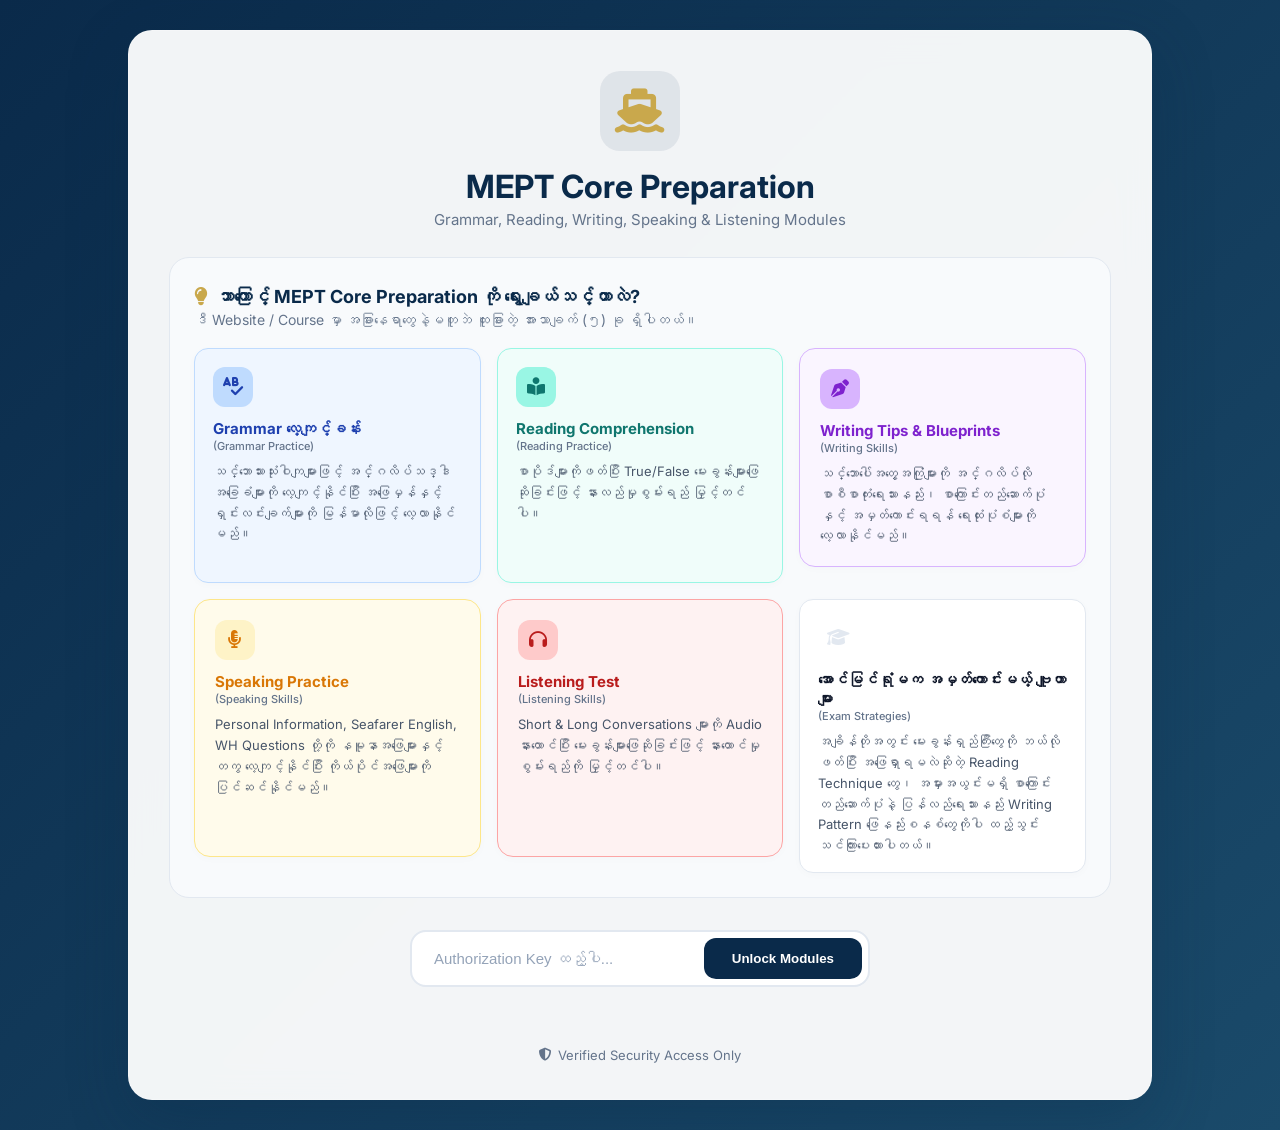
==== learning.html @ aedfc120 "Update learning.html" ====
<!DOCTYPE html>
<html lang="en">
<head>
    <meta charset="UTF-8" />
    <meta name="viewport" content="width=device-width, initial-scale=1.0" />
    <title>MEPT Exam Prep - Grammar, Reading, Writing, Speaking & Listening</title>
    <link rel="stylesheet" href="learning.css" />
    <link rel="stylesheet" href="https://cdnjs.cloudflare.com/ajax/libs/font-awesome/6.4.0/css/all.min.css" />
</head>
<body>

    <!-- ========== LOGIN SCREEN ========== -->
    <div class="app-container" id="loginSection">
        <div class="logo-icon"><i class="fas fa-ship"></i></div>
        <h1>MEPT Core Preparation</h1>
        <p class="sub-title">Grammar, Reading, Writing, Speaking &amp; Listening Modules</p>

        <!-- FEATURES SECTION -->
        <div class="features-section">
            <h3 class="features-title">
                <i class="fas fa-lightbulb"></i> ဘာကြောင့် MEPT Core Preparation ကို ရွေးချယ်သင့်တာလဲ?
            </h3>
            <p class="features-subtitle">
                ဒီ Website / Course မှာ အခြားနေရာတွေနဲ့မတူဘဲ ထူးခြားတဲ့ အားသာချက် (၅) ခု ရှိပါတယ်။
            </p>

            <div class="features-grid">
                <div class="feature-card grammar-card">
                    <div class="feature-icon"><i class="fas fa-spell-check"></i></div>
                    <h4>Grammar လေ့ကျင့်ခန်း</h4>
                    <span class="feature-eng">(Grammar Practice)</span>
                    <p>သင်္ဘောသားသုံးဝါကျများဖြင့် အင်္ဂလိပ်သဒ္ဒါ အခြေခံများကို လေ့ကျင့်နိုင်ပြီး အဖြေမှန်နှင့် ရှင်းလင်းချက်များကို မြန်မာလိုဖြင့် လေ့လာနိုင်မည်။</p>
                </div>

                <div class="feature-card reading-card">
                    <div class="feature-icon"><i class="fas fa-book-reader"></i></div>
                    <h4>Reading Comprehension</h4>
                    <span class="feature-eng">(Reading Practice)</span>
                    <p>စာပိုဒ်များကိုဖတ်ပြီး True/False မေးခွန်းများဖြေဆိုခြင်းဖြင့် နားလည်မှုစွမ်းရည် မြှင့်တင်ပါ။</p>
                </div>

                <div class="feature-card writing-card">
                    <div class="feature-icon"><i class="fas fa-pen-nib"></i></div>
                    <h4>Writing Tips &amp; Blueprints</h4>
                    <span class="feature-eng">(Writing Skills)</span>
                    <p>သင်္ဘောပေါ်အတွေ့အကြုံများကို အင်္ဂလိပ်လို စာစီစာကုံးရေးသားနည်း၊ စာကြောင်းတည်ဆောက်ပုံနှင့် အမှတ်ကောင်းရရန် ရေးထုံးပုံစံများကို လေ့လာနိုင်မည်။</p>
                </div>

                <div class="feature-card speaking-card">
                    <div class="feature-icon"><i class="fas fa-microphone-alt"></i></div>
                    <h4>Speaking Practice</h4>
                    <span class="feature-eng">(Speaking Skills)</span>
                    <p>Personal Information, Seafarer English, WH Questions တို့ကို နမူနာအဖြေများနှင့်တကွ လေ့ကျင့်နိုင်ပြီး ကိုယ်ပိုင်အဖြေများကို ပြင်ဆင်နိုင်မည်။</p>
                </div>

                <div class="feature-card listening-card">
                    <div class="feature-icon"><i class="fas fa-headphones"></i></div>
                    <h4>Listening Test</h4>
                    <span class="feature-eng">(Listening Skills)</span>
                    <p>Short &amp; Long Conversations များကို Audio နားထောင်ပြီး မေးခွန်းများဖြေဆိုခြင်းဖြင့် နားထောင်မှုစွမ်းရည်ကို မြှင့်တင်ပါ။</p>
                </div>

                <div class="feature-card">
                    <div class="feature-icon"><i class="fas fa-graduation-cap"></i></div>
                    <h4>အောင်မြင်ရုံမက အမှတ်ကောင်းမယ့် ဗျူဟာများ</h4>
                    <span class="feature-eng">(Exam Strategies)</span>
                    <p>အချိန်တိုအတွင်း မေးခွန်းရှည်ကြီးတွေကို ဘယ်လိုဖတ်ပြီး အဖြေရှာရမလဲဆိုတဲ့ Reading Technique တွေ၊ အမှားအယွင်းမရှိ စာကြောင်းတည်ဆောက်ပုံနဲ့ ပြန်လည်ရေးသားနည်း Writing Pattern ဖြေနည်းစနစ်တွေကိုပါ ထည့်သွင်းသင်ကြားပေးထားပါတယ်။</p>
                </div>
            </div>
        </div>

        <!-- KEY INPUT -->
        <div class="key-input-group">
            <input type="password" id="keyInput" placeholder="Authorization Key ထည့်ပါ..." />
            <button id="loginBtn">Unlock Modules</button>
        </div>
        <p class="key-error" id="keyError"></p>
        <div class="key-notice">
            <i class="fas fa-shield-alt"></i> Verified Security Access Only
        </div>
    </div>

    <!-- ========== MAIN DASHBOARD ========== -->
    <div class="app-container" id="mainSection">
        <header class="main-header">
            <div>
                <h2>MEPT Core Training</h2>
                <p style="color: #64748b; font-size: 14px; margin-top: 4px;">FYIDC Centre &amp; meptmock.com <br><a href="sp.html">Speaking လေ့ကျင့်မယ်</a></p>
            </div>
            <div class="header-controls">
                <span class="progress-badge"><i class="fas fa-book-open"></i> Core Deck</span>
                <button class="logout-btn" id="logoutBtn"><i class="fas fa-sign-out-alt"></i> Lock App</button>
            </div>
        </header>

        <!-- ===== TABS ===== -->
        <div class="tabs-container">
            <button class="tab-btn active" data-tab="grammar"><i class="fas fa-spell-check"></i> Grammar</button>
            <button class="tab-btn" data-tab="reading"><i class="fas fa-book-reader"></i> Reading</button>
            <button class="tab-btn" data-tab="writing"><i class="fas fa-pen-nib"></i> Writing</button>
            <button class="tab-btn" data-tab="speaking"><i class="fas fa-microphone-alt"></i> Speaking</button>
            <button class="tab-btn" data-tab="listening"><i class="fas fa-headphones"></i> Listening</button>
        </div>

        <!-- ===== TAB CONTENT: GRAMMAR ===== -->
        <div class="tab-content active" id="grammar">
            <div class="section-title">Grammar Practice Exercises (50 Questions)</div>
            <div id="grammarList" class="qa-feed"></div>
        </div>

        <!-- ===== TAB CONTENT: READING ===== -->
        <div class="tab-content" id="reading">
            <div class="section-title">Reading Comprehension (7 Passages)</div>
            <div id="readingList" class="qa-feed"></div>
        </div>

        <!-- ===== TAB CONTENT: WRITING ===== -->
        <div class="tab-content" id="writing">
            <div class="section-title">Writing Blueprints &amp; Formats (15 Topics)</div>
            <div id="writingList" class="writing-feed"></div>
        </div>

        <!-- ===== TAB CONTENT: SPEAKING ===== -->
        <div class="tab-content" id="speaking">
            <div class="section-title">Speaking Practice (50 Questions)</div>
            <div id="speakingList" class="speaking-feed"></div>
        </div>

        <!-- ===== TAB CONTENT: LISTENING ===== -->
      <div class="tab-content" id="listening">
            <div class="section-title">Listening Practice </div>
            <div id="listeningList" class="listening-feed"></div>
        </div>
    </div>

    <script src="learning.js"></script>
</body>
</html>
---- learning.css ----
@import url('https://fonts.googleapis.com/css2?family=Inter:wght@300;400;500;600;700&display=swap');

*, *::before, *::after {
    box-sizing: border-box;
    margin: 0;
    padding: 0;
}

body {
    font-family: 'Inter', -apple-system, sans-serif;
    background: linear-gradient(135deg, #0a2a4a 0%, #1a4a6a 100%);
    color: #e2e8f0;
    min-height: 100vh;
    display: flex;
    justify-content: center;
    align-items: center;
    padding: 30px 20px;
}

.app-container {
    width: 100%;
    max-width: 1024px;
    background: rgba(255, 255, 255, 0.95);
    backdrop-filter: blur(16px);
    border: 1px solid rgba(255, 255, 255, 0.2);
    border-radius: 24px;
    box-shadow: 0 20px 60px rgba(10, 42, 74, 0.3);
    overflow: hidden;
}

/* ========== LOGIN SCREEN ========== */
#loginSection {
    padding: 40px 40px 36px;
    text-align: center;
}

.logo-icon {
    font-size: 44px;
    color: #c9a84c;
    background: rgba(10, 42, 74, 0.08);
    width: 80px;
    height: 80px;
    border-radius: 20px;
    margin: 0 auto 16px;
    display: flex;
    align-items: center;
    justify-content: center;
}

#loginSection h1 {
    font-size: 32px;
    font-weight: 700;
    color: #0a2a4a;
    margin-bottom: 4px;
}

.sub-title {
    color: #64748b;
    font-size: 15px;
    margin-bottom: 28px;
}

/* ========== FEATURES SECTION ========== */
.features-section {
    background: #f8fafc;
    border-radius: 20px;
    padding: 28px 24px 24px;
    margin-bottom: 32px;
    border: 1px solid #e2e8f0;
    text-align: left;
}

.features-title {
    font-size: 18px;
    font-weight: 700;
    color: #0a2a4a;
    display: flex;
    align-items: center;
    gap: 8px;
    margin-bottom: 4px;
}
.features-title i { color: #c9a84c; }

.features-subtitle {
    font-size: 14px;
    color: #64748b;
    margin-bottom: 20px;
}

.features-grid {
    display: grid;
    grid-template-columns: repeat(3, 1fr);
    gap: 16px;
}

.feature-card {
    background: #ffffff;
    padding: 18px 18px 16px;
    border-radius: 14px;
    border: 1px solid #e2e8f0;
    box-shadow: 0 2px 8px rgba(0, 0, 0, 0.02);
    transition: all 0.3s ease;
}

.feature-card:hover {
    transform: translateY(-3px);
    box-shadow: 0 10px 24px rgba(0, 0, 0, 0.06);
    border-color: #cbd5e1;
}

.feature-icon {
    font-size: 18px;
    width: 40px;
    height: 40px;
    border-radius: 12px;
    display: flex;
    align-items: center;
    justify-content: center;
    margin-bottom: 12px;
}

.feature-card h4 {
    font-size: 15px;
    font-weight: 700;
    color: #0f172a;
    margin-bottom: 1px;
}

.feature-eng {
    font-size: 11px;
    color: #64748b;
    font-weight: 500;
    display: block;
    margin-bottom: 8px;
}

.feature-card p {
    font-size: 13px;
    color: #475569;
    line-height: 1.6;
}

/* Feature Card Colors */
.feature-card.grammar-card {
    border-color: #bfdbfe;
    background: #eff6ff;
}
.feature-card.grammar-card .feature-icon {
    color: #1e40af;
    background: #bfdbfe;
}
.feature-card.grammar-card:hover {
    border-color: #1e40af;
    box-shadow: 0 8px 24px rgba(30, 64, 175, 0.15);
}
.feature-card.grammar-card h4 { color: #1e40af; }

.feature-card.reading-card {
    border-color: #99f6e4;
    background: #f0fdfa;
}
.feature-card.reading-card .feature-icon {
    color: #0f766e;
    background: #99f6e4;
}
.feature-card.reading-card:hover {
    border-color: #0f766e;
    box-shadow: 0 8px 24px rgba(15, 118, 110, 0.15);
}
.feature-card.reading-card h4 { color: #0f766e; }

.feature-card.writing-card {
    border-color: #d8b4fe;
    background: #faf5ff;
}
.feature-card.writing-card .feature-icon {
    color: #7e22ce;
    background: #d8b4fe;
}
.feature-card.writing-card:hover {
    border-color: #7e22ce;
    box-shadow: 0 8px 24px rgba(126, 34, 206, 0.15);
}
.feature-card.writing-card h4 { color: #7e22ce; }

.feature-card.speaking-card {
    border-color: #fde68a;
    background: #fffbeb;
}
.feature-card.speaking-card .feature-icon {
    color: #d97706;
    background: #fef3c7;
}
.feature-card.speaking-card:hover {
    border-color: #d97706;
    box-shadow: 0 8px 24px rgba(217, 119, 6, 0.15);
}
.feature-card.speaking-card h4 { color: #d97706; }

.feature-card.listening-card {
    border-color: #fca5a5;
    background: #fef2f2;
}
.feature-card.listening-card .feature-icon {
    color: #b91c1c;
    background: #fecaca;
}
.feature-card.listening-card:hover {
    border-color: #b91c1c;
    box-shadow: 0 8px 24px rgba(185, 28, 28, 0.15);
}
.feature-card.listening-card h4 { color: #b91c1c; }

/* ========== KEY INPUT ========== */
.key-input-group {
    display: flex;
    max-width: 460px;
    margin: 0 auto;
    background: #ffffff;
    padding: 6px;
    border-radius: 16px;
    border: 2px solid #e2e8f0;
    transition: border-color 0.2s, box-shadow 0.2s;
}
.key-input-group:focus-within {
    border-color: #0a2a4a;
    box-shadow: 0 0 0 4px rgba(10, 42, 74, 0.10);
}

.key-input-group input {
    flex: 1;
    padding: 12px 16px;
    border: none;
    outline: none;
    font-size: 15px;
    color: #0f172a;
    background: transparent;
}
.key-input-group input::placeholder { color: #94a3b8; }

.key-input-group button {
    padding: 12px 28px;
    border-radius: 12px;
    border: none;
    background: #0a2a4a;
    color: #ffffff;
    font-weight: 600;
    cursor: pointer;
    transition: background 0.2s, color 0.2s;
}
.key-input-group button:hover {
    background: #c9a84c;
    color: #0a2a4a;
}

.key-error {
    color: #ef4444;
    font-size: 13px;
    margin-top: 16px;
    height: 20px;
    font-weight: 500;
}

.key-notice {
    margin-top: 24px;
    font-size: 13px;
    color: #64748b;
    display: flex;
    align-items: center;
    justify-content: center;
    gap: 6px;
}

/* ========== DASHBOARD ========== */
#mainSection {
    display: none;
    padding: 40px;
    color: #0f172a;
}
#mainSection.active { display: block; }

.main-header {
    display: flex;
    justify-content: space-between;
    align-items: center;
    margin-bottom: 28px;
}
.main-header h2 {
    font-size: 24px;
    font-weight: 700;
    color: #0a2a4a;
}

.header-controls {
    display: flex;
    gap: 12px;
    align-items: center;
}

.progress-badge {
    font-size: 13px;
    background: rgba(10, 42, 74, 0.08);
    color: #0a2a4a;
    padding: 8px 16px;
    border-radius: 30px;
    font-weight: 600;
}

.logout-btn {
    background: transparent;
    color: #64748b;
    border: 1px solid #e2e8f0;
    padding: 8px 16px;
    border-radius: 30px;
    cursor: pointer;
    font-size: 13px;
    font-weight: 500;
    transition: background 0.2s, color 0.2s;
}
.logout-btn:hover {
    background: #f1f5f9;
    color: #0f172a;
}

/* ========== TABS ========== */
.tabs-container {
    display: flex;
    gap: 10px;
    border-bottom: 2px solid #e2e8f0;
    padding-bottom: 12px;
    margin-bottom: 28px;
    flex-wrap: wrap;
}

.tab-btn {
    background: transparent;
    border: none;
    padding: 12px 24px;
    font-size: 15px;
    font-weight: 600;
    color: #64748b;
    cursor: pointer;
    border-radius: 10px;
    transition: all 0.2s;
}
.tab-btn:hover {
    background: #f1f5f9;
    color: #0a2a4a;
}

.tab-btn[data-tab="grammar"].active {
    background: #1e40af;
    color: #ffffff;
    box-shadow: 0 4px 12px rgba(30, 64, 175, 0.3);
}
.tab-btn[data-tab="reading"].active {
    background: #0f766e;
    color: #ffffff;
    box-shadow: 0 4px 12px rgba(15, 118, 110, 0.3);
}
.tab-btn[data-tab="writing"].active {
    background: #7e22ce;
    color: #ffffff;
    box-shadow: 0 4px 12px rgba(126, 34, 206, 0.3);
}
.tab-btn[data-tab="speaking"].active {
    background: #d97706;
    color: #ffffff;
    box-shadow: 0 4px 12px rgba(217, 119, 6, 0.3);
}
.tab-btn[data-tab="listening"].active {
    background: #b91c1c;
    color: #ffffff;
    box-shadow: 0 4px 12px rgba(185, 28, 28, 0.3);
}

.tab-content {
    display: none;
    animation: fadeIn 0.3s ease-out;
}
.tab-content.active { display: block; }

.section-title {
    font-size: 18px;
    font-weight: 700;
    margin-bottom: 20px;
}

/* ========== GRAMMAR ========== */
#grammar .section-title { color: #1e40af; border-left: 5px solid #1e40af; padding-left: 14px; }
#grammar .qa-card { border-left: 5px solid #1e40af; }
#grammar .question-text { color: #1e40af; }
#grammar .reveal-trigger-btn { background: #1e40af; color: #fff; }
#grammar .reveal-trigger-btn:hover { background: #1e3a8a; }
#grammar .exp-label { color: #1e40af; }

/* ========== READING ========== */
#reading .section-title { color: #0f766e; border-left: 5px solid #0f766e; padding-left: 14px; }
#reading .reading-passage-card { border-left: 6px solid #0f766e; background: #f0fdfa; }
#reading .reading-passage-card h2 { color: #0f766e; border-bottom: 2px solid #0f766e; }
#reading .qa-card { border-left: 5px solid #0f766e; }
#reading .question-text { color: #0f766e; }
#reading .reveal-trigger-btn { background: #0f766e; color: #fff; }
#reading .reveal-trigger-btn:hover { background: #0d5f58; }
#reading .exp-label { color: #0f766e; }

/* ========== WRITING ========== */
#writing .section-title { color: #7e22ce; border-left: 5px solid #7e22ce; padding-left: 14px; }
#writing .writing-card { border-left: 5px solid #7e22ce; }
#writing .writing-card h3 { color: #7e22ce; }
#writing .writing-tag { background: #7e22ce; color: #fff; }
#writing .reveal-trigger-btn { background: #7e22ce; color: #fff; }
#writing .reveal-trigger-btn:hover { background: #6b21a8; }
#writing .exp-label { color: #7e22ce; }

/* ========== SPEAKING ========== */
#speaking .section-title { color: #d97706; border-left: 5px solid #d97706; padding-left: 14px; }
#speaking .speaking-card { border-left: 5px solid #d97706; }
#speaking .speaking-card h3 { color: #d97706; }
#speaking .speaking-tag { background: #d97706; color: #fff; }
#speaking .speaking-prompt { background: #fffbeb; border-left: 3px solid #d97706; }
#speaking .vocab-box strong { color: #d97706; }
#speaking .reveal-trigger-btn { background: #d97706; color: #fff; }
#speaking .reveal-trigger-btn:hover { background: #b45309; }
#speaking .exp-label { color: #d97706; }

/* ========== LISTENING ========== */
#listening .section-title { color: #b91c1c; border-left: 5px solid #b91c1c; padding-left: 14px; }
#listening .listening-card { border-left: 5px solid #b91c1c; }
#listening .listening-card h3 { color: #b91c1c; }
#listening .listening-tag { background: #b91c1c; color: #fff; }
#listening .audio-player-wrapper { background: #fef2f2; border: 1px solid #fca5a5; }
#listening .play-count-badge { background: #b91c1c; color: #fff; }
#listening .play-count-badge.limited { background: #64748b; }
#listening .listening-options .opt:hover { background: #fef2f2; border-color: #b91c1c; }
#listening .listening-options .opt.selected { background: #b91c1c; color: #fff; border-color: #b91c1c; }
#listening .check-answers-btn { background: #b91c1c; color: #fff; }
#listening .check-answers-btn:hover { background: #7f1d1d; }
#listening .check-answers-btn:disabled { background: #94a3b8; cursor: not-allowed; }
#listening .exp-label { color: #b91c1c; }

/* ========== COMMON STYLES ========== */
.qa-card, .speaking-card, .listening-card, .writing-card {
    background: #ffffff;
    border: 1px solid #e2e8f0;
    border-radius: 16px;
    padding: 20px;
    margin-bottom: 16px;
}

.qa-feed, .speaking-feed, .listening-feed, .writing-feed {
    display: flex;
    flex-direction: column;
    gap: 4px;
}

.question-text {
    font-size: 15px;
    font-weight: 600;
    color: #0a2a4a;
    margin-bottom: 14px;
    line-height: 1.5;
}

.options-stack {
    display: flex;
    flex-direction: column;
    gap: 8px;
    margin-bottom: 16px;
}
.option-item {
    background: #f8fafc;
    border: 1px solid #e2e8f0;
    padding: 12px 16px;
    border-radius: 10px;
    font-size: 14px;
    font-weight: 500;
    color: #1a1a1a;
    transition: all 0.2s;
    cursor: default;
}
.option-item:hover {
    transform: translateX(4px);
    background: #f1f5f9;
}

.reveal-trigger-btn {
    border: none;
    font-size: 12px;
    font-weight: 600;
    padding: 8px 18px;
    border-radius: 8px;
    cursor: pointer;
    transition: all 0.2s;
}

.explanation-box {
    display: none;
    margin-top: 14px;
    background: #f8fafc;
    border-radius: 12px;
    border: 1px solid #e2e8f0;
    overflow: hidden;
}
.explanation-box.show {
    display: block;
    animation: slideDown 0.2s ease-out;
}

.exp-row {
    padding: 12px 16px;
    border-bottom: 1px solid #e2e8f0;
    font-size: 14px;
    line-height: 1.6;
    color: #1a1a1a;
}
.exp-row:last-child {
    border-bottom: none;
}

.exp-label {
    font-weight: 700;
    font-size: 12px;
    text-transform: uppercase;
    letter-spacing: 0.5px;
    margin-bottom: 2px;
    display: block;
}

.correct-ans-highlight {
    color: #16a34a;
    font-weight: 700;
}

.reading-passage-card {
    background: #f0fdfa;
    padding: 20px 25px;
    border-radius: 12px;
    margin-bottom: 25px;
    border: 1px solid #e2e8f0;
}
.reading-passage-card h2 {
    padding-bottom: 8px;
    font-size: 1.3rem;
}
.reading-passage-card div {
    white-space: pre-line;
    line-height: 1.9;
    margin-top: 15px;
    font-size: 1rem;
    color: #1a1a1a;
}

/* Speaking specific */
.speaking-tag, .writing-tag, .listening-tag {
    display: inline-block;
    font-size: 11px;
    font-weight: 700;
    padding: 4px 12px;
    border-radius: 6px;
    text-transform: uppercase;
    margin-bottom: 10px;
}

.speaking-prompt {
    border: 1px solid #fde68a;
    padding: 14px 18px;
    border-radius: 10px;
    font-size: 14px;
    line-height: 1.6;
    color: #475569;
    margin-bottom: 14px;
}

.vocab-box {
    background: #f1f5f9;
    padding: 10px 14px;
    border-radius: 8px;
    margin-top: 10px;
    font-size: 13px;
}
.vocab-box span {
    background: #ffffff;
    padding: 2px 10px;
    border-radius: 12px;
    margin: 0 4px 4px 0;
    display: inline-block;
    border: 1px solid #e2e8f0;
    font-weight: 500;
}

.sample-answer-box {
    background: #f8fafc;
    border-radius: 8px;
    padding: 12px 16px;
    margin-top: 10px;
    border: 1px dashed #cbd5e1;
}

/* Listening specific */
.audio-player-wrapper {
    padding: 14px 18px;
    border-radius: 10px;
    margin-bottom: 16px;
    display: flex;
    align-items: center;
    gap: 16px;
    flex-wrap: wrap;
}
.audio-player-wrapper audio {
    flex: 1;
    min-width: 200px;
    max-width: 100%;
}
.play-count-badge {
    font-size: 12px;
    font-weight: 600;
    padding: 4px 12px;
    border-radius: 20px;
    white-space: nowrap;
}

.listening-question-item {
    background: #f8fafc;
    border: 1px solid #e2e8f0;
    border-radius: 10px;
    padding: 14px 16px;
    margin-bottom: 10px;
}
.listening-question-item .q-text {
    font-weight: 600;
    color: #0f172a;
    margin-bottom: 8px;
    font-size: 14px;
}
.listening-options {
    display: flex;
    flex-wrap: wrap;
    gap: 8px;
}
.listening-options .opt {
    background: #ffffff;
    border: 1px solid #e2e8f0;
    padding: 6px 14px;
    border-radius: 8px;
    font-size: 13px;
    cursor: pointer;
    transition: all 0.2s;
}
.listening-options .opt.selected {
    background: #b91c1c;
    color: #ffffff;
    border-color: #b91c1c;
}
.listening-options .opt.correct-show {
    background: #16a34a;
    color: #ffffff;
    border-color: #16a34a;
}
.listening-options .opt.wrong-show {
    background: #dc2626;
    color: #ffffff;
    border-color: #dc2626;
}

.check-answers-btn {
    border: none;
    font-size: 12px;
    font-weight: 600;
    padding: 8px 20px;
    border-radius: 8px;
    cursor: pointer;
    transition: background 0.2s;
    margin-top: 12px;
}

/* Writing specific */
.prompt-box {
    background: #f8fafc;
    border: 1px solid #e2e8f0;
    padding: 14px 18px;
    border-radius: 10px;
    font-size: 14px;
    line-height: 1.6;
    color: #475569;
    margin-bottom: 16px;
}
.writing-tag { background: #0a2a4a; color: #fff; }

/* ========== ANIMATIONS ========== */
@keyframes fadeIn {
    from { opacity: 0; transform: translateY(6px); }
    to { opacity: 1; transform: translateY(0); }
}
@keyframes slideDown {
    from { opacity: 0; transform: translateY(-6px); }
    to { opacity: 1; transform: translateY(0); }
}

/* ========== RESPONSIVE ========== */
@media (max-width: 768px) {
    body { padding: 12px; }
    #loginSection { padding: 28px 16px 24px; }
    #mainSection { padding: 20px; }
    
    .tabs-container {
        overflow-x: auto;
        padding-bottom: 6px;
        gap: 6px;
        flex-wrap: nowrap;
    }
    .tab-btn {
        padding: 10px 14px;
        font-size: 13px;
        white-space: nowrap;
    }
    .features-grid {
        grid-template-columns: 1fr 1fr;
        gap: 12px;
    }
    .features-section {
        padding: 18px 14px 16px;
    }
    .features-title { font-size: 16px; }
    
    .key-input-group {
        flex-direction: column;
        background: transparent;
        border: none;
        gap: 10px;
    }
    .key-input-group input {
        border: 2px solid #e2e8f0;
        border-radius: 12px;
        padding: 14px;
        background: #ffffff;
    }
    .key-input-group button {
        width: 100%;
    }
    .main-header {
        flex-direction: column;
        align-items: flex-start;
        gap: 12px;
    }
    .header-controls {
        width: 100%;
        justify-content: flex-start;
        flex-wrap: wrap;
    }
    .logo-icon {
        width: 60px;
        height: 60px;
        font-size: 32px;
    }
    #loginSection h1 {
        font-size: 26px;
    }
    .audio-player-wrapper {
        flex-direction: column;
        align-items: stretch;
    }
}

@media (max-width: 500px) {
    .features-grid {
        grid-template-columns: 1fr;
    }
    .tabs-container {
        gap: 4px;
    }
    .tab-btn {
        padding: 8px 10px;
        font-size: 12px;
    }
}
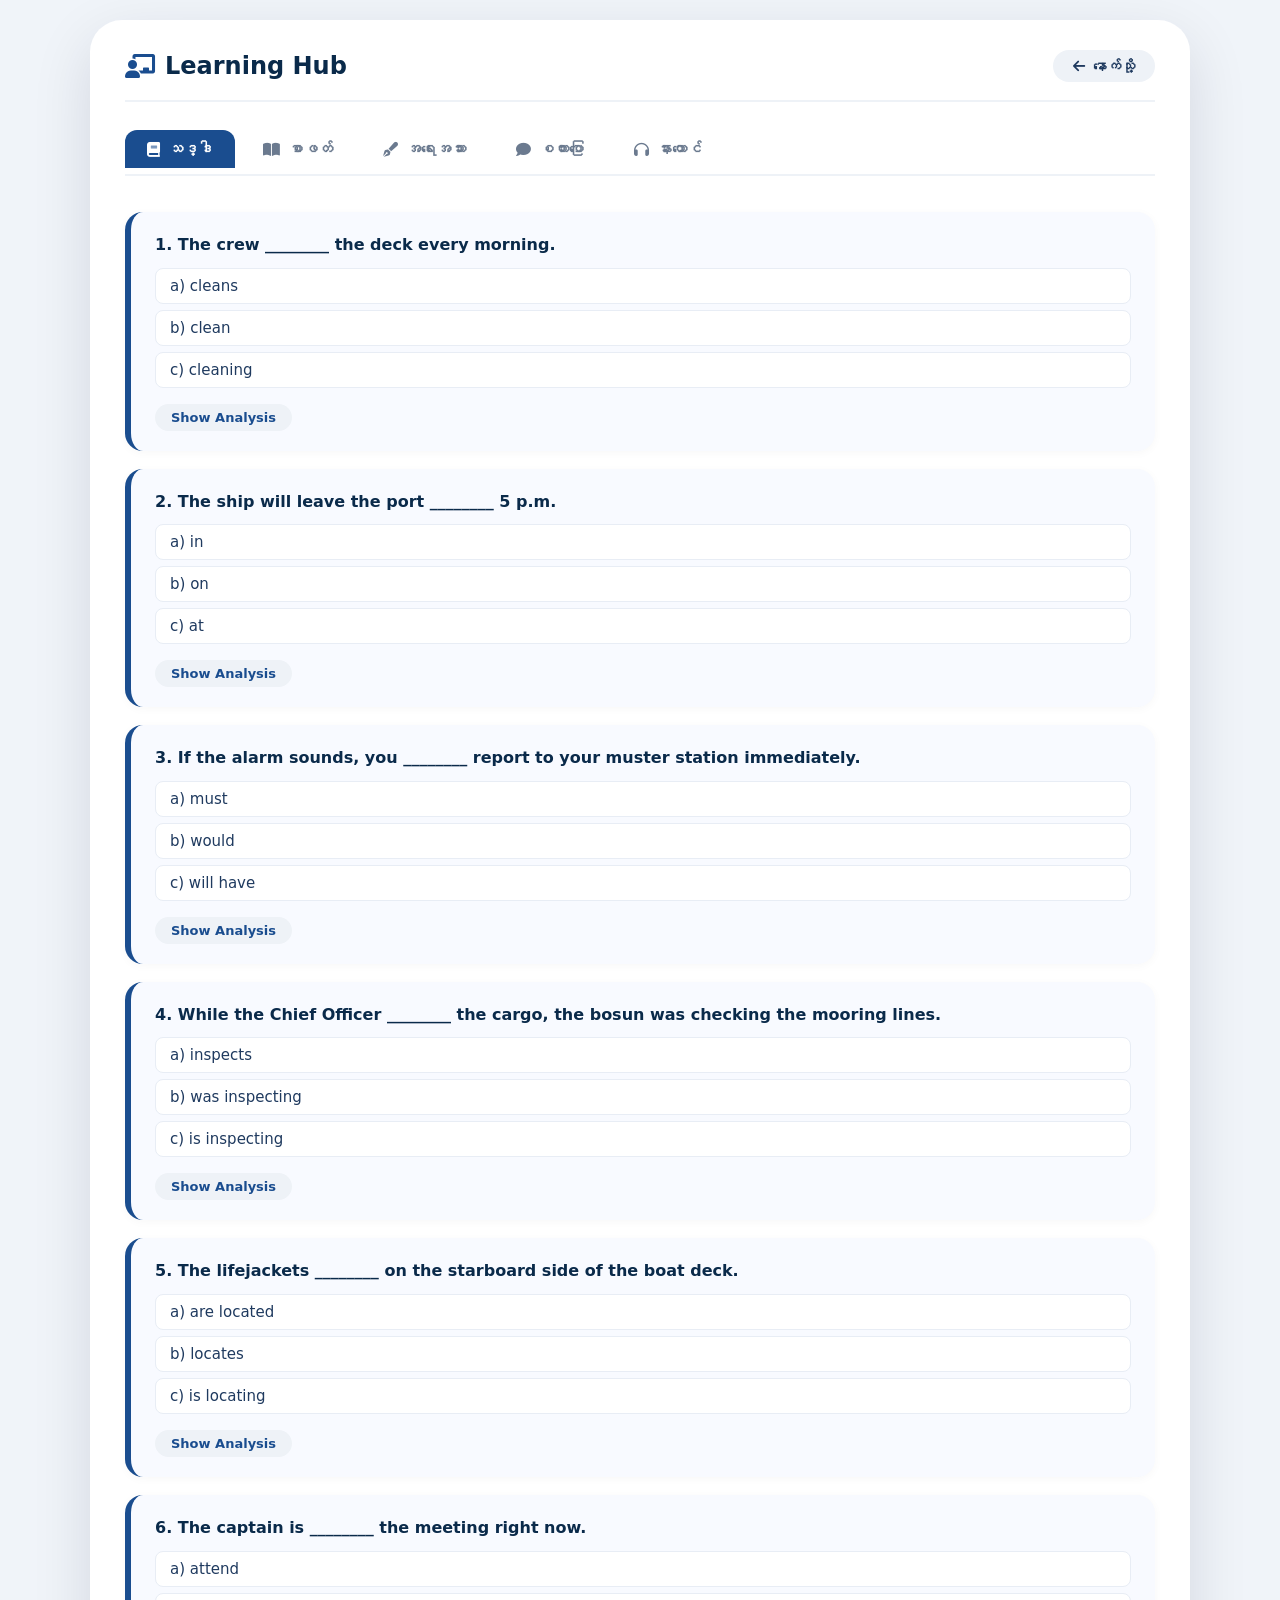
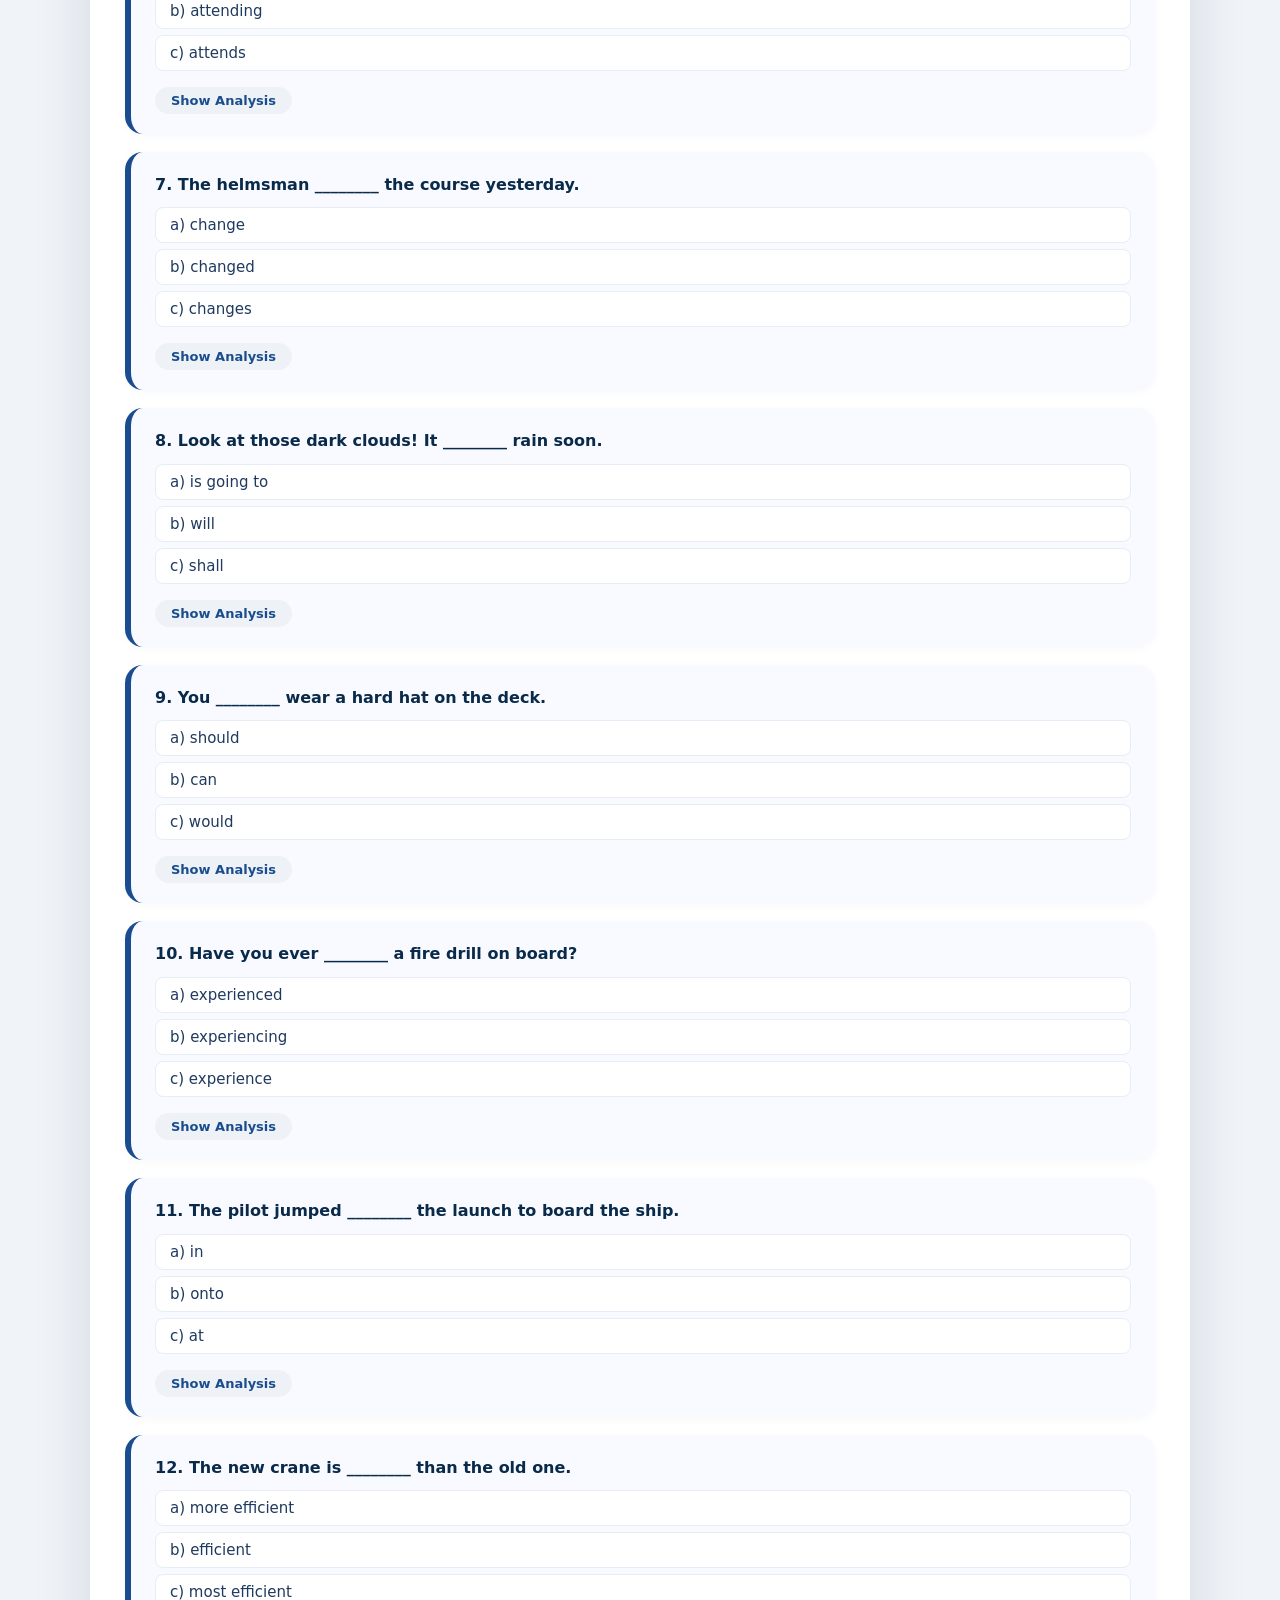
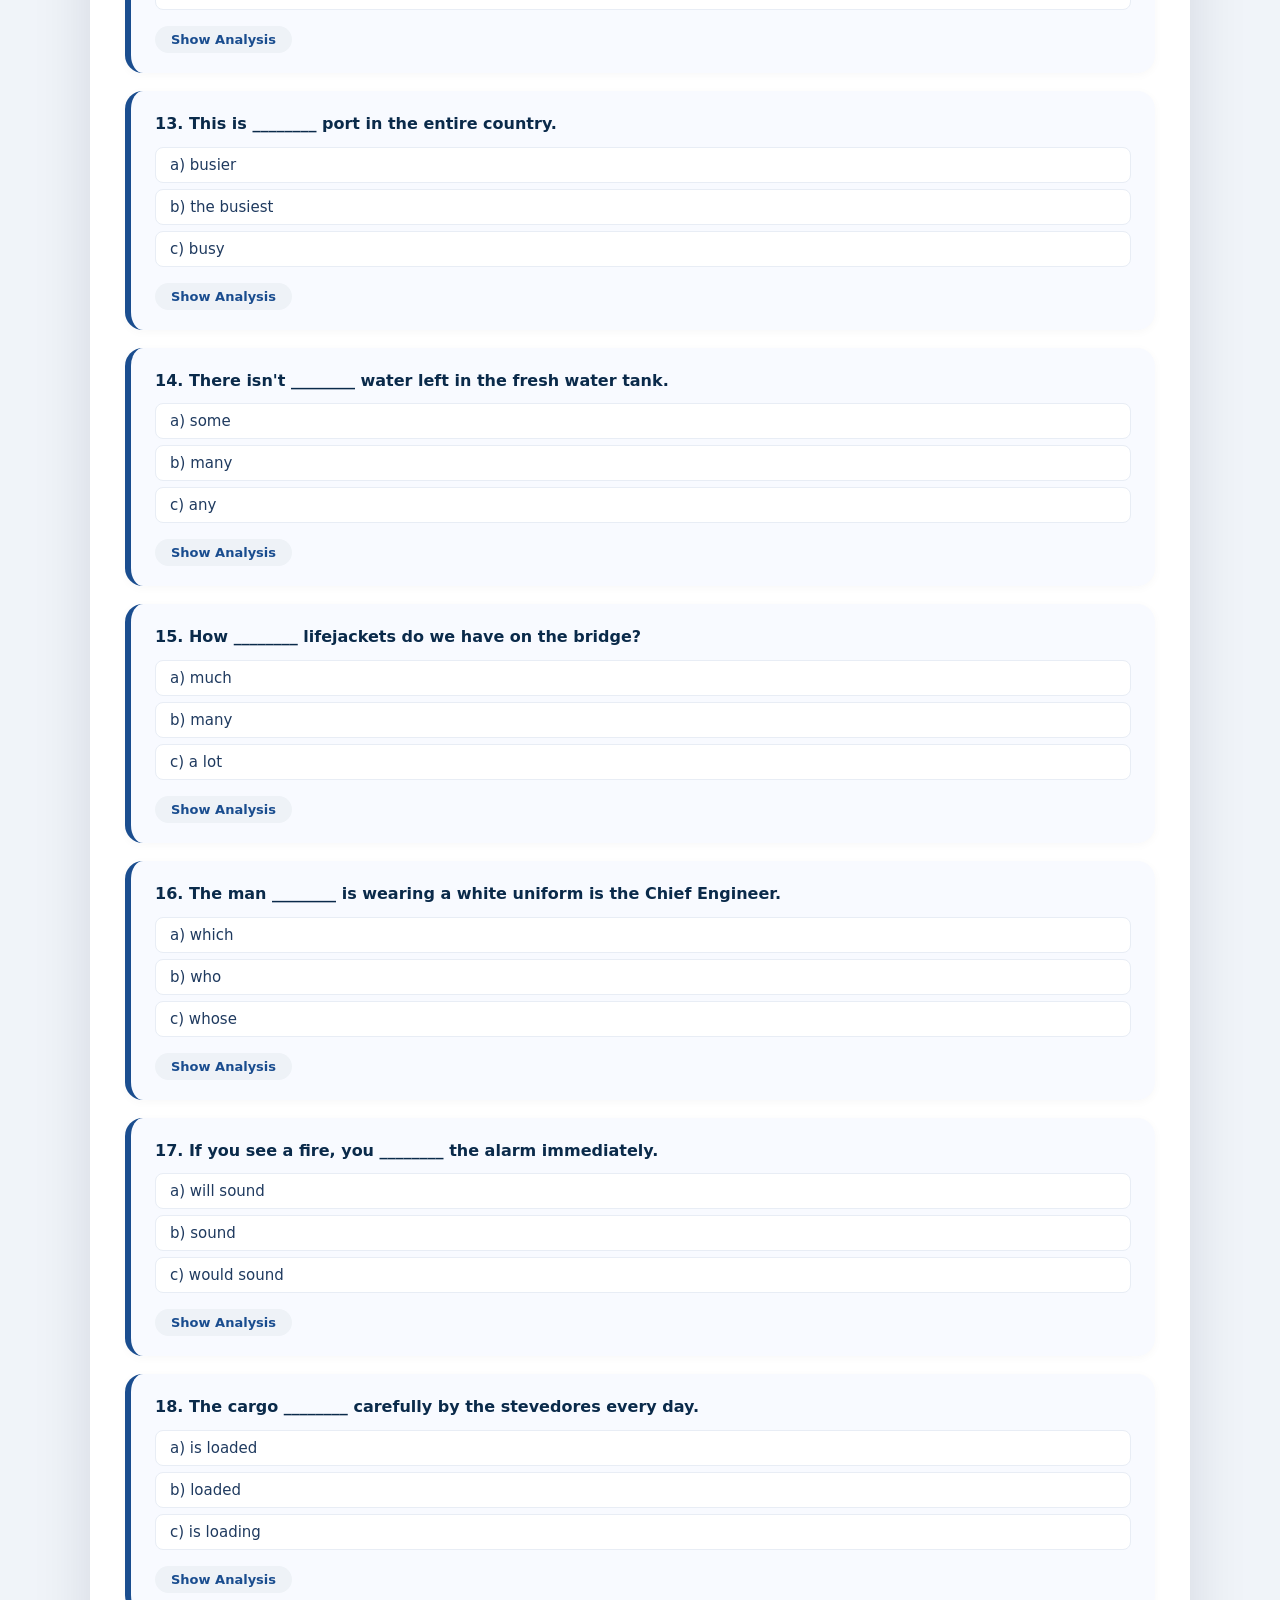
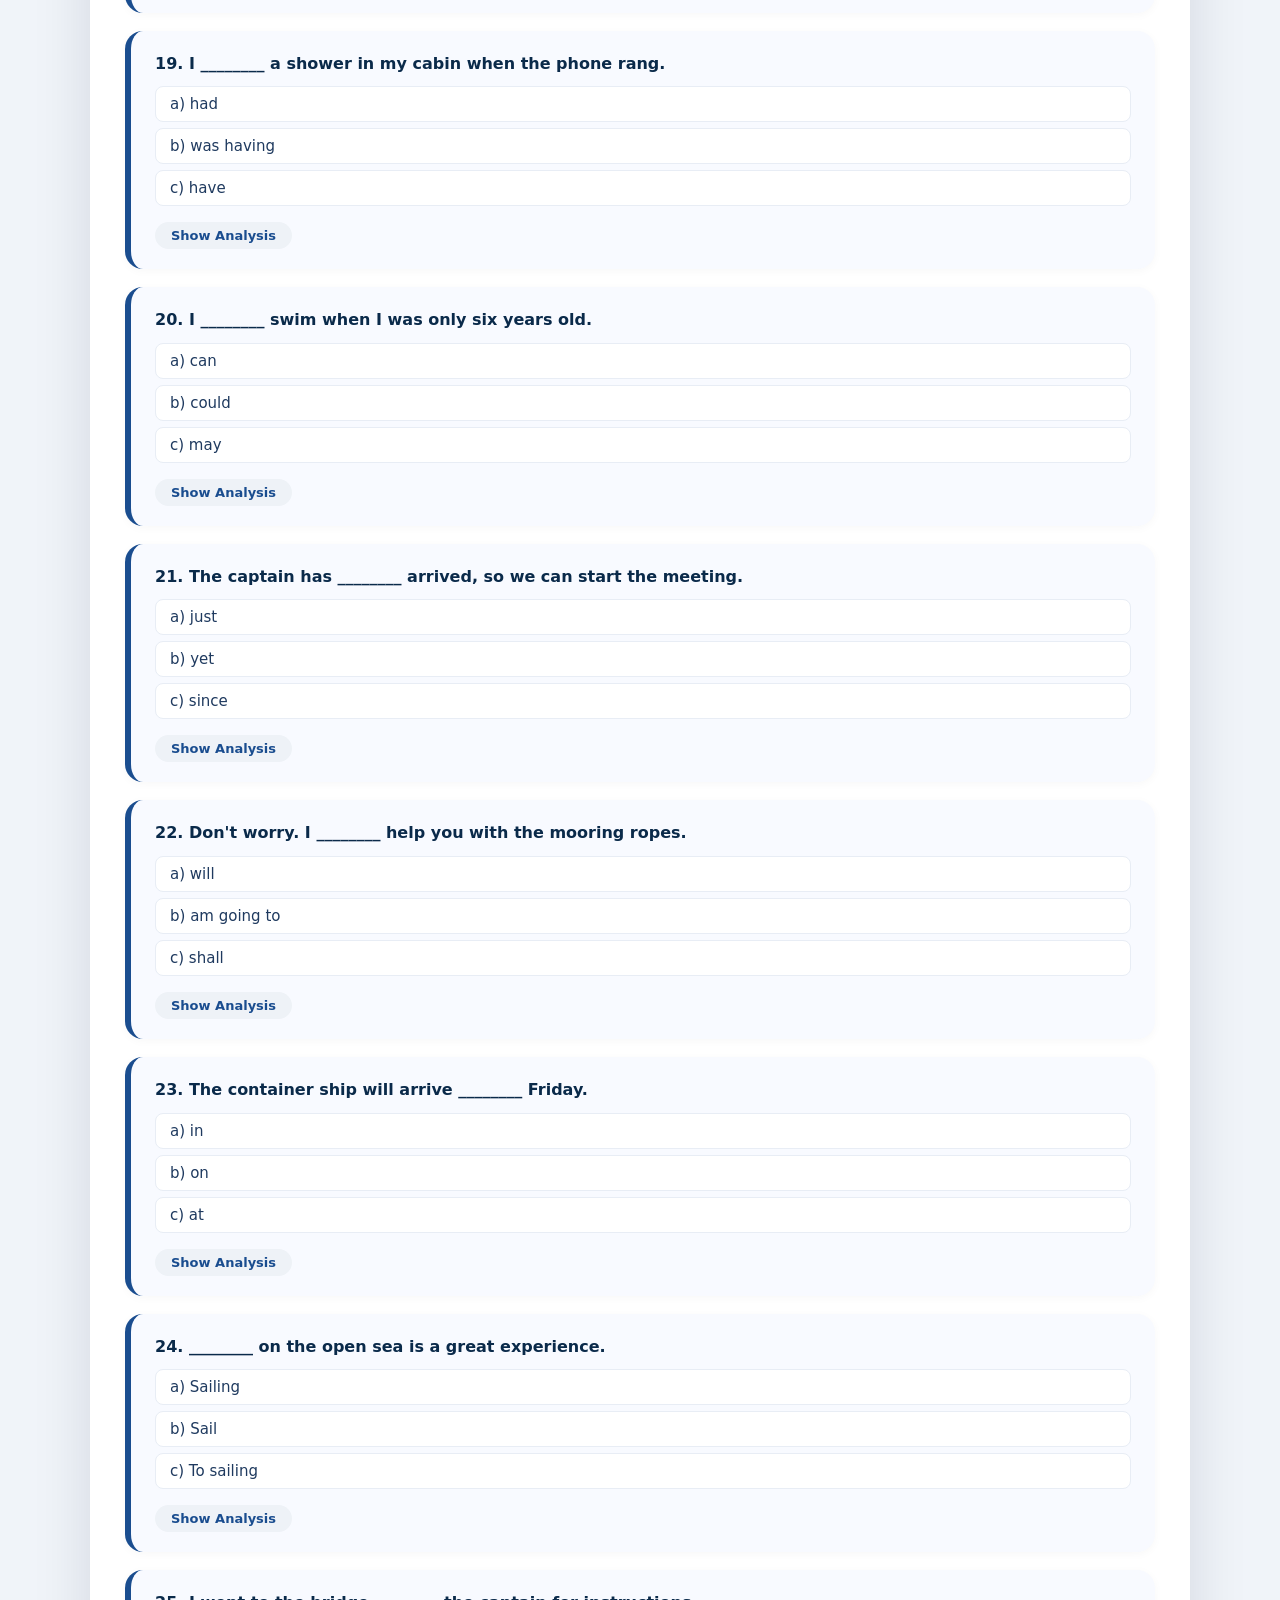
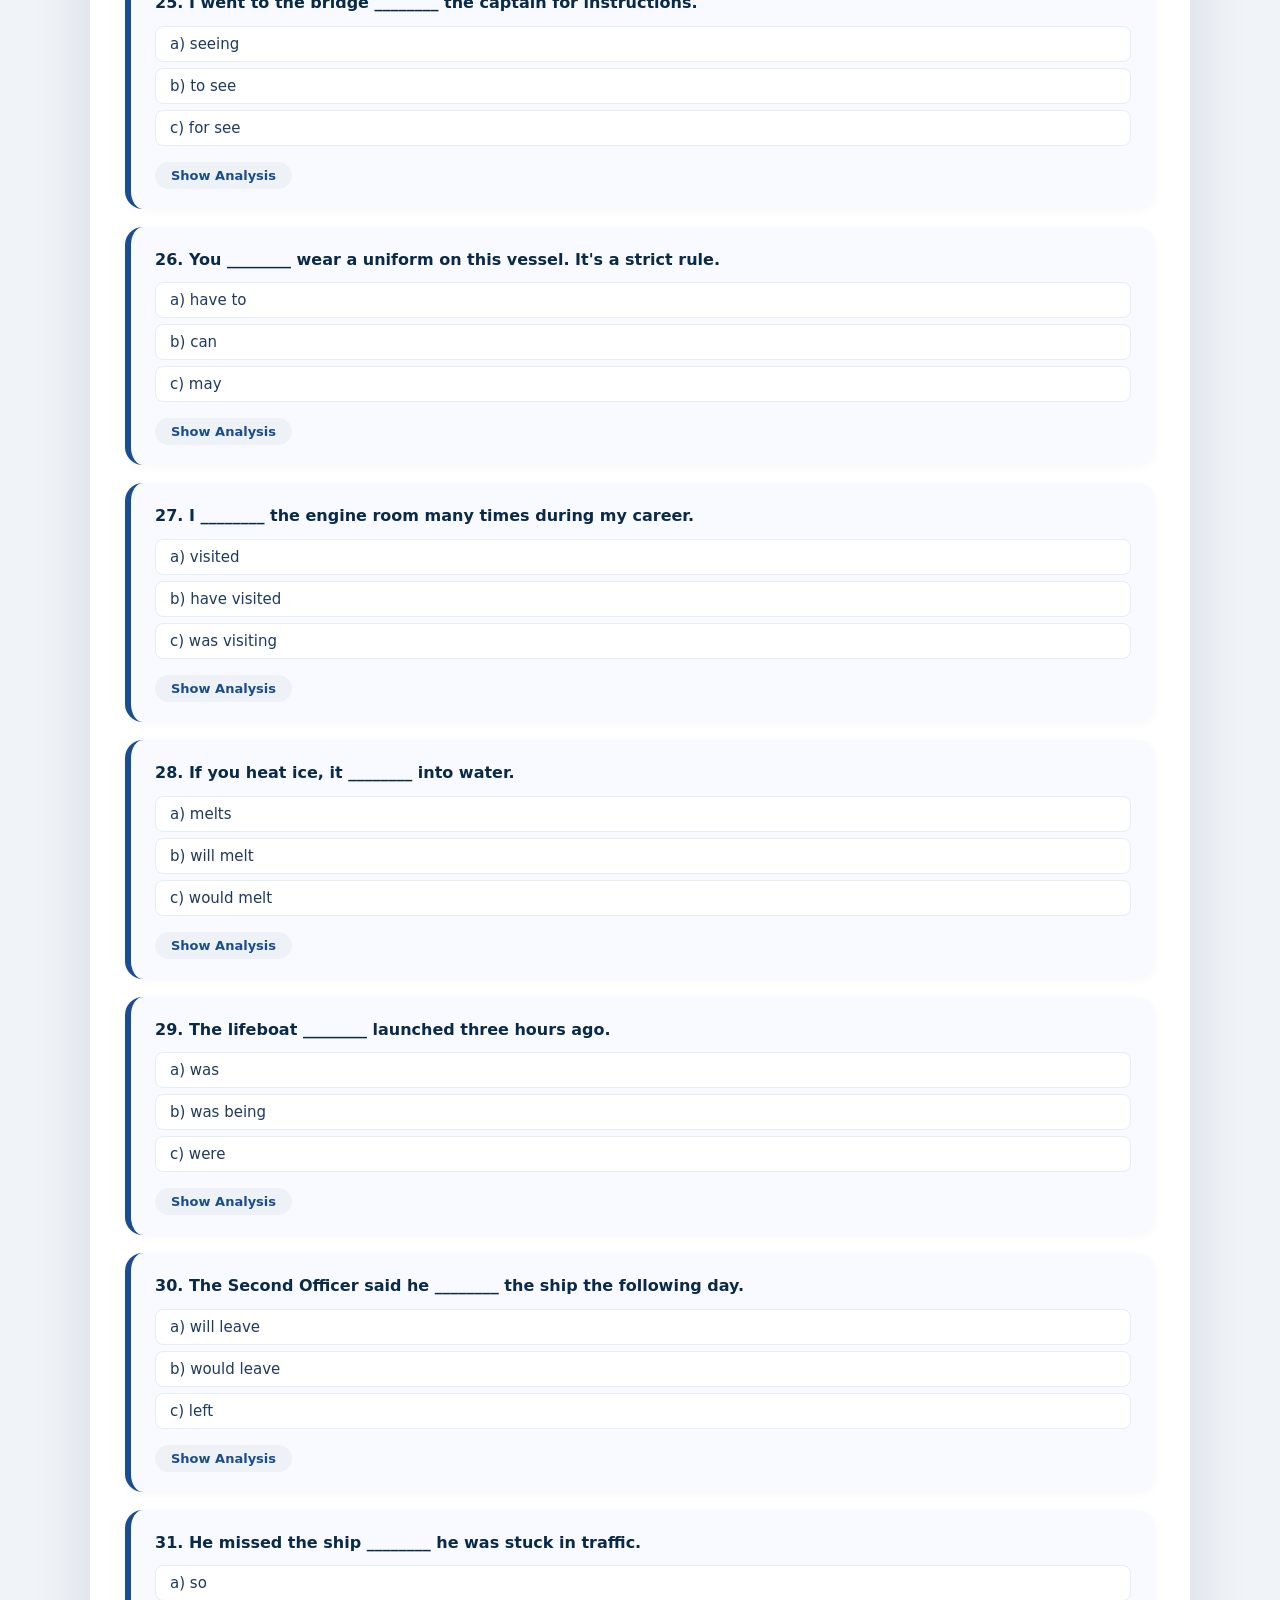
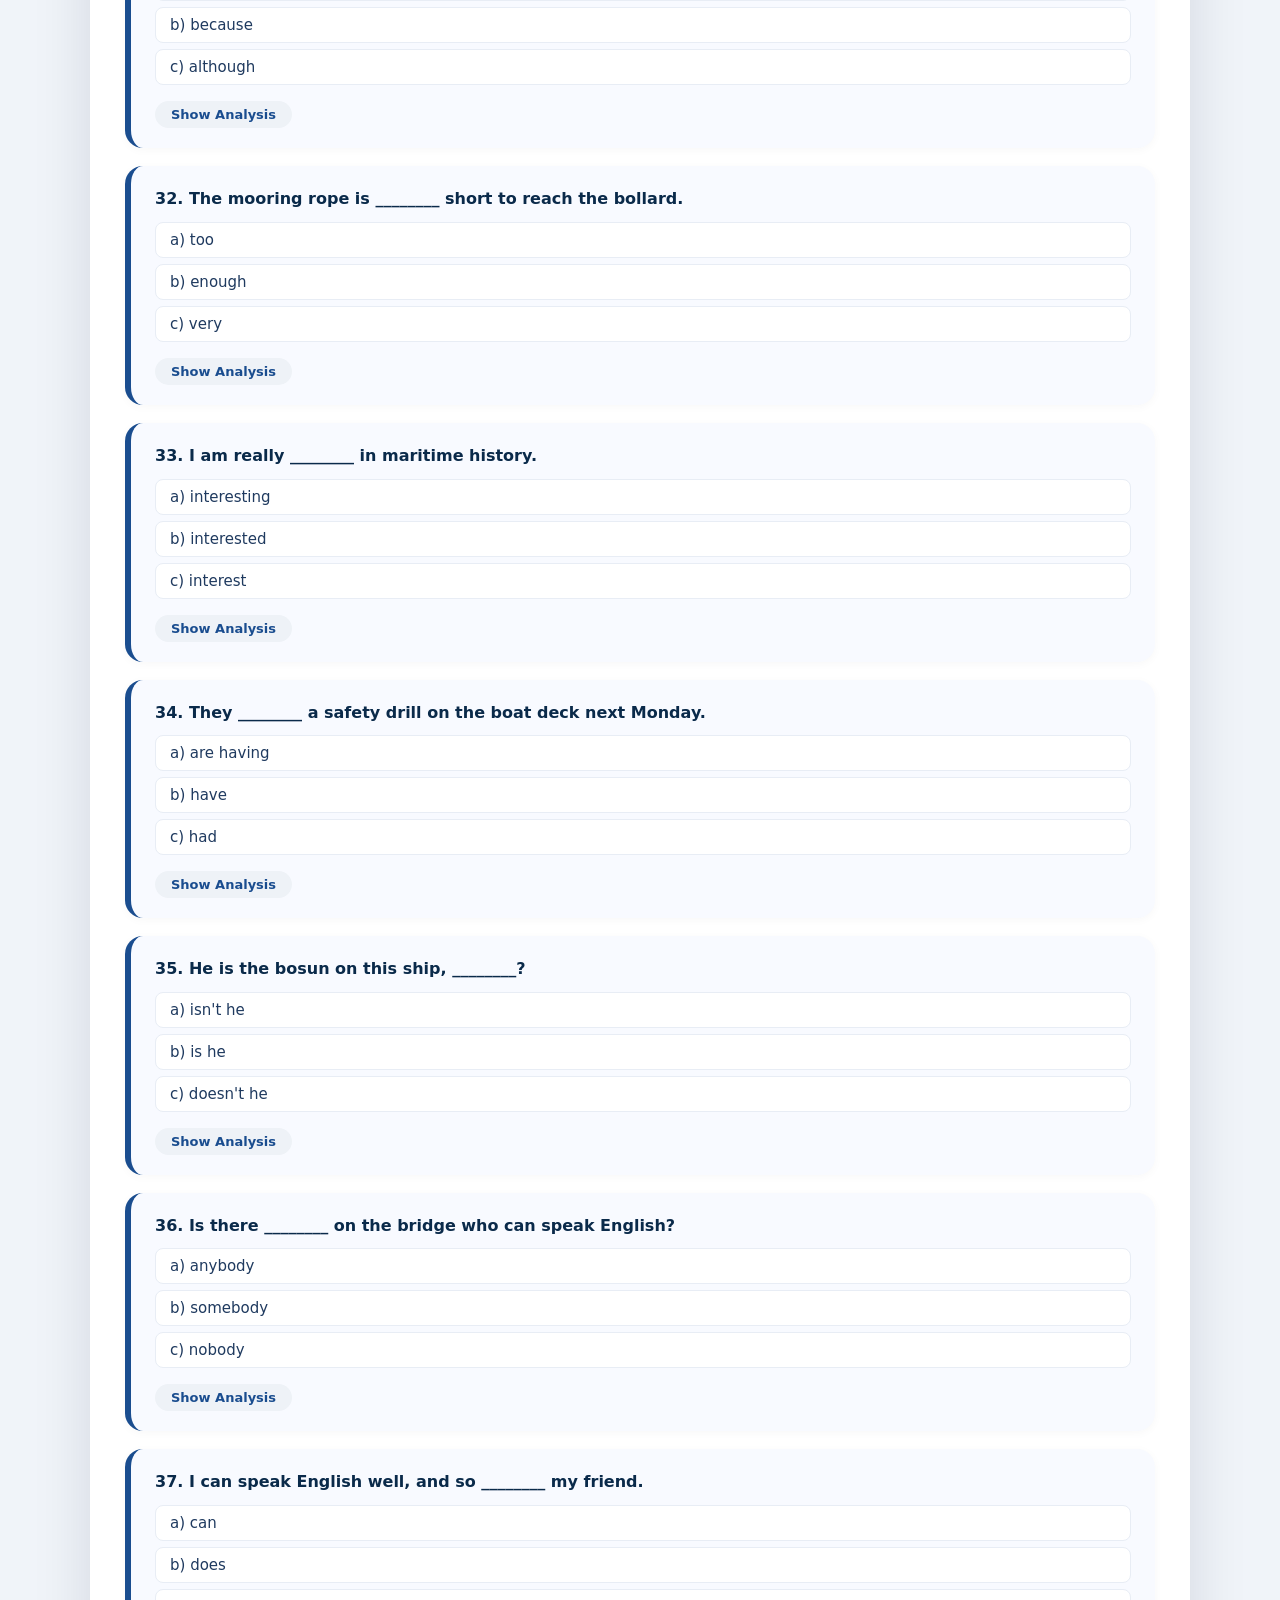
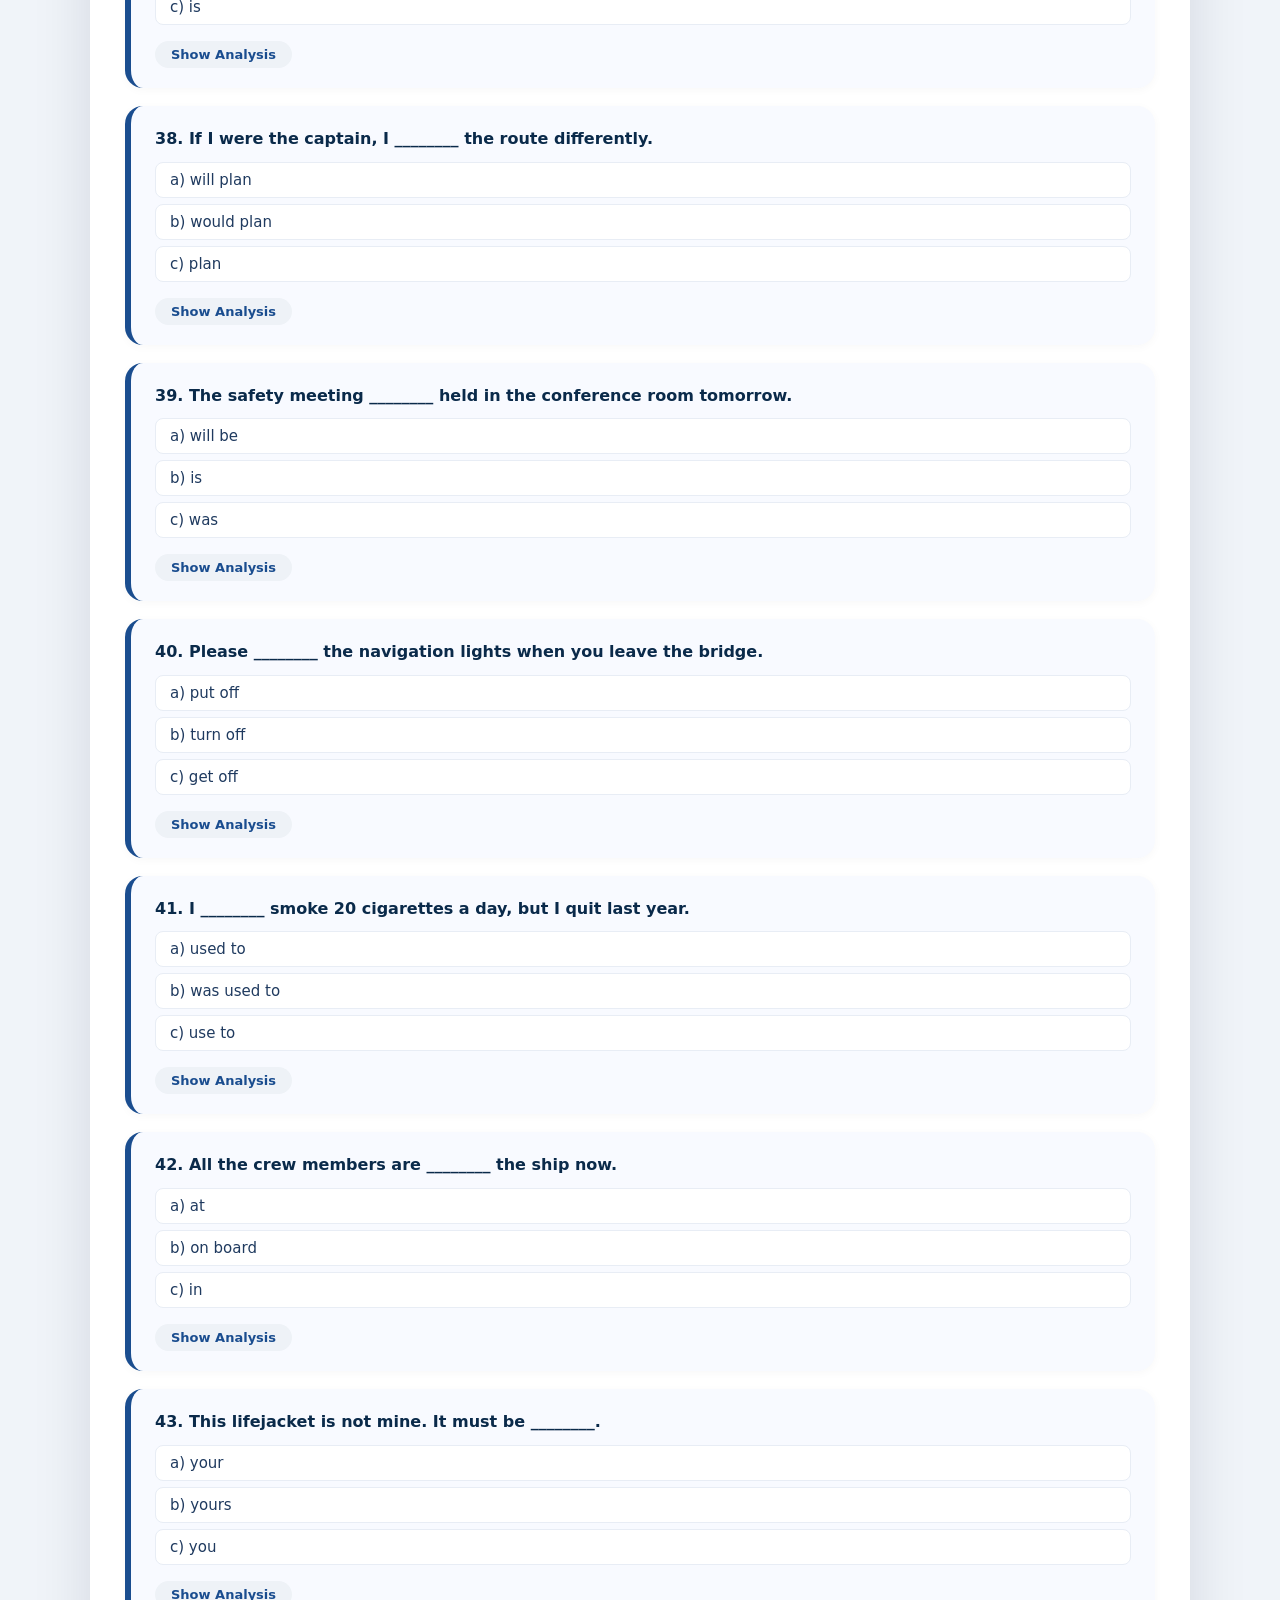
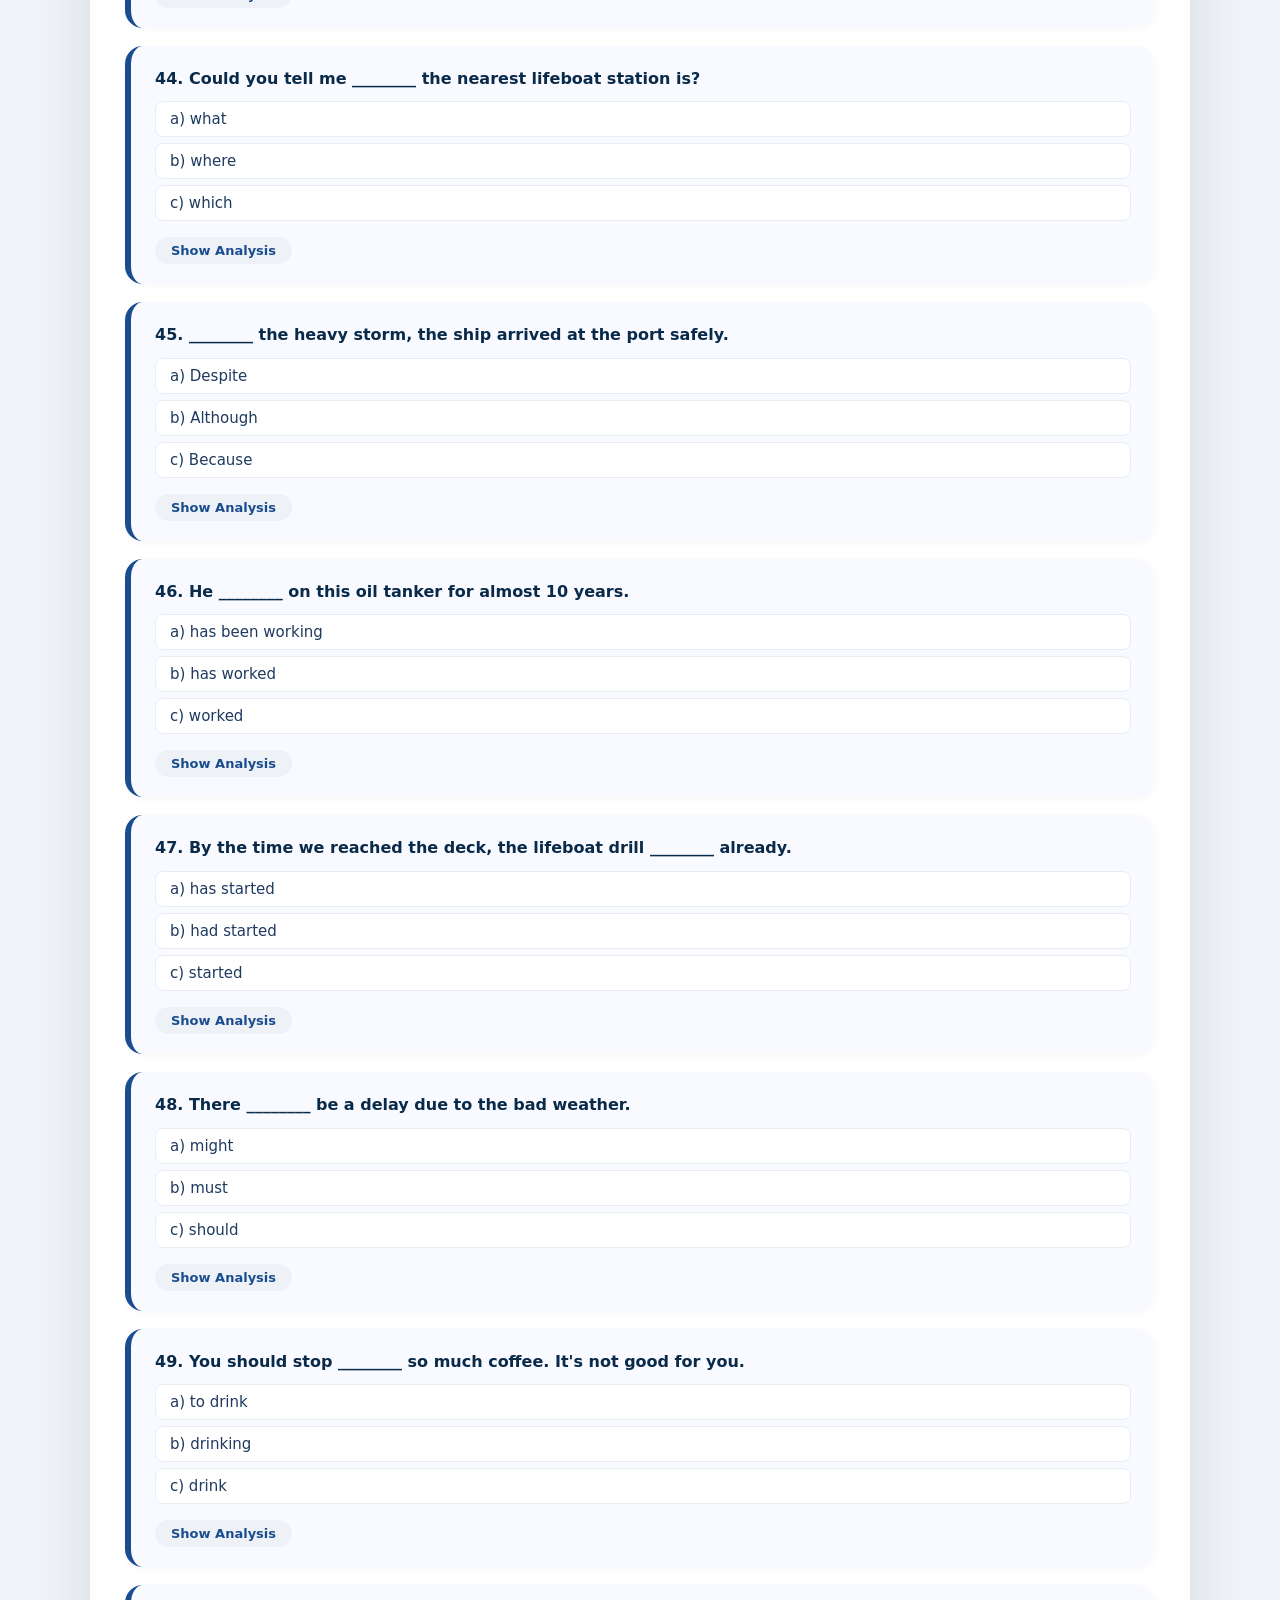
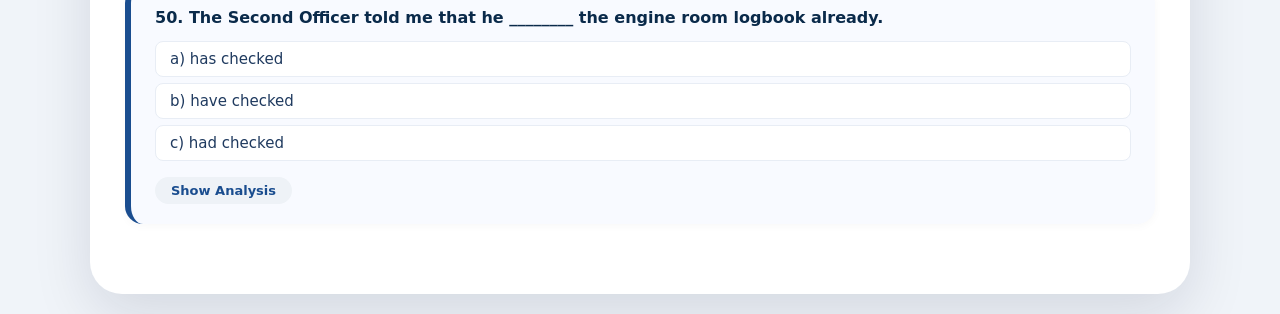
==== commit dc2aac0c: "Add files via upload" ====
--- a/learning.html
+++ b/learning.html
@@ -1,138 +1,2401 @@
 <!DOCTYPE html>
-<html lang="en">
+<html lang="my">
 <head>
     <meta charset="UTF-8" />
     <meta name="viewport" content="width=device-width, initial-scale=1.0" />
-    <title>MEPT Exam Prep - Grammar, Reading, Writing, Speaking & Listening</title>
-    <link rel="stylesheet" href="learning.css" />
-    <link rel="stylesheet" href="https://cdnjs.cloudflare.com/ajax/libs/font-awesome/6.4.0/css/all.min.css" />
+    <title>Learning Hub – MEPT</title>
+    <link rel="stylesheet" href="https://cdnjs.cloudflare.com/ajax/libs/font-awesome/6.0.0-beta3/css/all.min.css" />
+    <style>
+        /* ===== RESET & BASE ===== */
+        * {
+            margin: 0;
+            padding: 0;
+            box-sizing: border-box;
+            font-family: 'Segoe UI', 'Myanmar Text', system-ui, sans-serif;
+        }
+
+        body {
+            background: #f0f4f9;
+            min-height: 100vh;
+            padding: 20px;
+        }
+
+        .container {
+            max-width: 1100px;
+            margin: 0 auto;
+            background: #ffffff;
+            border-radius: 32px;
+            box-shadow: 0 20px 60px rgba(0, 20, 50, 0.12);
+            padding: 30px 35px 40px;
+        }
+
+        /* ===== HEADER ===== */
+        .header {
+            display: flex;
+            justify-content: space-between;
+            align-items: center;
+            border-bottom: 2px solid #eef2f7;
+            padding-bottom: 18px;
+            margin-bottom: 28px;
+            flex-wrap: wrap;
+            gap: 12px;
+        }
+
+        .header h2 {
+            font-size: 24px;
+            color: #0a2a4a;
+            display: flex;
+            align-items: center;
+            gap: 10px;
+        }
+
+        .header h2 i {
+            color: #1a4d8f;
+        }
+
+        .btn-back {
+            background: #eef2f7;
+            border: none;
+            padding: 8px 20px;
+            border-radius: 50px;
+            font-weight: 600;
+            font-size: 14px;
+            color: #1f3a5f;
+            cursor: pointer;
+            transition: 0.2s;
+            display: flex;
+            align-items: center;
+            gap: 8px;
+            text-decoration: none;
+        }
+
+        .btn-back:hover {
+            background: #dce3ed;
+        }
+
+        /* ===== TABS ===== */
+        .tabs {
+            display: flex;
+            flex-wrap: wrap;
+            gap: 6px;
+            margin-bottom: 24px;
+            border-bottom: 2px solid #eef2f7;
+            padding-bottom: 6px;
+        }
+
+        .tab-btn {
+            padding: 10px 22px;
+            border: none;
+            background: transparent;
+            font-weight: 600;
+            font-size: 15px;
+            color: #6b7a8f;
+            cursor: pointer;
+            border-radius: 12px 12px 0 0;
+            transition: 0.2s;
+            display: flex;
+            align-items: center;
+            gap: 8px;
+        }
+
+        .tab-btn:hover {
+            background: #f0f4f9;
+            color: #1a4d8f;
+        }
+
+        .tab-btn.active {
+            background: #1a4d8f;
+            color: #fff;
+            border-radius: 12px 12px 0 0;
+        }
+
+        .tab-content {
+            display: none;
+            animation: fadeIn 0.3s ease;
+            padding: 12px 0;
+        }
+
+        .tab-content.active {
+            display: block;
+        }
+
+        @keyframes fadeIn {
+            from {
+                opacity: 0;
+                transform: translateY(12px);
+            }
+            to {
+                opacity: 1;
+                transform: translateY(0);
+            }
+        }
+
+        /* ===== CARDS ===== */
+        .qa-card {
+            background: #f8faff;
+            border-radius: 18px;
+            padding: 20px 24px;
+            margin-bottom: 18px;
+            border-left: 6px solid #1a4d8f;
+            box-shadow: 0 2px 10px rgba(0, 0, 0, 0.03);
+            transition: 0.2s;
+        }
+
+        .qa-card:hover {
+            box-shadow: 0 4px 16px rgba(26, 77, 143, 0.08);
+        }
+
+        .question-text {
+            font-size: 16px;
+            font-weight: 600;
+            color: #0a2a4a;
+            margin-bottom: 10px;
+            line-height: 1.6;
+        }
+
+        .options-stack {
+            display: flex;
+            flex-direction: column;
+            gap: 6px;
+            margin-bottom: 12px;
+        }
+
+        .option-item {
+            padding: 8px 14px;
+            background: #fff;
+            border-radius: 8px;
+            border: 1px solid #e8edf5;
+            font-size: 15px;
+            color: #1f3a5f;
+        }
+
+        /* ===== REVEAL BUTTON ===== */
+        .reveal-trigger-btn {
+            background: #eef2f7;
+            border: none;
+            padding: 6px 16px;
+            border-radius: 20px;
+            font-size: 13px;
+            font-weight: 600;
+            color: #1a4d8f;
+            cursor: pointer;
+            transition: 0.2s;
+            margin-top: 4px;
+        }
+
+        .reveal-trigger-btn:hover {
+            background: #dce3ed;
+        }
+
+        /* ===== EXPLANATION BOX ===== */
+        .explanation-box {
+            display: none;
+            margin-top: 14px;
+            background: #f0f7ff;
+            border-radius: 12px;
+            padding: 16px 18px;
+            border: 1px solid #d4e2f0;
+            gap: 12px;
+            flex-direction: column;
+        }
+
+        .explanation-box.show {
+            display: flex;
+        }
+
+        .exp-row {
+            display: flex;
+            flex-direction: column;
+            gap: 4px;
+            padding: 6px 0;
+            border-bottom: 1px solid #e2edf7;
+        }
+
+        .exp-row:last-child {
+            border-bottom: none;
+        }
+
+        .exp-label {
+            font-size: 12px;
+            font-weight: 700;
+            color: #1a4d8f;
+            text-transform: uppercase;
+            letter-spacing: 0.3px;
+        }
+
+        .correct-ans-highlight {
+            background: #dcfce7;
+            padding: 4px 12px;
+            border-radius: 6px;
+            color: #166534;
+            font-weight: 600;
+            display: inline-block;
+        }
+
+        .correct-ans-highlight i {
+            margin-right: 6px;
+        }
+
+        /* ===== READING ===== */
+        .reading-passage-card {
+            background: #fafcff;
+            border-radius: 18px;
+            padding: 20px 24px;
+            margin-bottom: 18px;
+            border: 1px solid #e8edf5;
+            box-shadow: 0 2px 10px rgba(0, 0, 0, 0.03);
+        }
+
+        .reading-passage-card h2 {
+            font-size: 18px;
+            color: #0a2a4a;
+            margin-bottom: 10px;
+        }
+
+        .reading-passage-card>div {
+            font-size: 15px;
+            line-height: 1.8;
+            color: #1f3a5f;
+            white-space: pre-wrap;
+            background: #f8faff;
+            padding: 14px 18px;
+            border-radius: 10px;
+            border-left: 4px solid #1a4d8f;
+        }
+
+        /* ===== WRITING ===== */
+        .writing-card {
+            background: #fafcff;
+            border-radius: 18px;
+            padding: 20px 24px;
+            margin-bottom: 18px;
+            border-left: 6px solid #d4891e;
+            box-shadow: 0 2px 10px rgba(0, 0, 0, 0.03);
+        }
+
+        .writing-tag {
+            display: inline-block;
+            background: #fef3c7;
+            color: #92400e;
+            padding: 2px 14px;
+            border-radius: 50px;
+            font-size: 12px;
+            font-weight: 600;
+            margin-bottom: 8px;
+        }
+
+        .writing-card h3 {
+            font-size: 17px;
+            color: #0a2a4a;
+            margin-bottom: 6px;
+        }
+
+        .prompt-box {
+            background: #fff8f0;
+            padding: 12px 16px;
+            border-radius: 10px;
+            border: 1px solid #fdebd0;
+            font-size: 15px;
+            color: #1f3a5f;
+            margin-bottom: 10px;
+            line-height: 1.6;
+        }
+
+        /* ===== SPEAKING ===== */
+        .speaking-card {
+            background: #fafcff;
+            border-radius: 18px;
+            padding: 20px 24px;
+            margin-bottom: 18px;
+            border-left: 6px solid #6c3483;
+            box-shadow: 0 2px 10px rgba(0, 0, 0, 0.03);
+        }
+
+        .speaking-tag {
+            display: inline-block;
+            background: #f3e8ff;
+            color: #6c3483;
+            padding: 2px 14px;
+            border-radius: 50px;
+            font-size: 12px;
+            font-weight: 600;
+            margin-bottom: 8px;
+        }
+
+        .speaking-card h3 {
+            font-size: 16px;
+            color: #0a2a4a;
+            margin-bottom: 8px;
+            line-height: 1.5;
+        }
+
+        .speaking-prompt {
+            background: #f8faff;
+            padding: 10px 14px;
+            border-radius: 8px;
+            font-size: 14px;
+            color: #1f3a5f;
+            margin-bottom: 10px;
+            line-height: 1.6;
+        }
+
+        .vocab-box {
+            background: #f0f7ff;
+            padding: 10px 14px;
+            border-radius: 8px;
+            font-size: 13px;
+            color: #1f3a5f;
+            margin-bottom: 8px;
+            display: flex;
+            flex-wrap: wrap;
+            gap: 6px;
+        }
+
+        .vocab-box span {
+            background: #fff;
+            padding: 2px 12px;
+            border-radius: 50px;
+            border: 1px solid #d4e2f0;
+            font-size: 12px;
+        }
+
+        .sample-answer-box {
+            padding: 10px 14px;
+            border-radius: 8px;
+            font-size: 14px;
+            line-height: 1.7;
+        }
+
+        .picture-topic {
+            border-left-color: #2563eb !important;
+        }
+
+        .picture-container img {
+            max-width: 100%;
+            max-height: 280px;
+            border-radius: 8px;
+            border: 2px solid #e2e8f0;
+            box-shadow: 0 2px 8px rgba(0, 0, 0, 0.08);
+            background: #f8fafc;
+        }
+
+        /* ===== LISTENING ===== */
+        .listening-card {
+            background: #fafcff;
+            border-radius: 18px;
+            padding: 20px 24px;
+            margin-bottom: 18px;
+            border-left: 6px solid #1e7e34;
+            box-shadow: 0 2px 10px rgba(0, 0, 0, 0.03);
+        }
+
+        .listening-tag {
+            display: inline-block;
+            background: #dcfce7;
+            color: #166534;
+            padding: 2px 14px;
+            border-radius: 50px;
+            font-size: 12px;
+            font-weight: 600;
+            margin-bottom: 8px;
+        }
+
+        .listening-card h3 {
+            font-size: 17px;
+            color: #0a2a4a;
+            margin-bottom: 6px;
+        }
+
+        .audio-player-wrapper {
+            display: flex;
+            align-items: center;
+            gap: 16px;
+            flex-wrap: wrap;
+            background: #f8faff;
+            padding: 10px 16px;
+            border-radius: 10px;
+            margin: 10px 0 14px;
+            border: 1px solid #e8edf5;
+        }
+
+        .audio-player-wrapper audio {
+            flex: 1;
+            min-width: 200px;
+            height: 40px;
+        }
+
+        .play-count-badge {
+            font-size: 13px;
+            font-weight: 600;
+            color: #1a4d8f;
+            background: #eef2f7;
+            padding: 4px 14px;
+            border-radius: 50px;
+            white-space: nowrap;
+        }
+
+        .play-count-badge.limited {
+            color: #dc2626;
+            background: #fee2e2;
+        }
+
+        .listening-questions {
+            margin-top: 12px;
+        }
+
+        .listening-question-item {
+            background: #f8faff;
+            padding: 12px 16px;
+            border-radius: 10px;
+            margin-bottom: 10px;
+            border: 1px solid #e8edf5;
+        }
+
+        .listening-question-item .q-text {
+            font-weight: 600;
+            font-size: 15px;
+            color: #0a2a4a;
+            margin-bottom: 8px;
+        }
+
+        .listening-options {
+            display: flex;
+            flex-wrap: wrap;
+            gap: 8px;
+        }
+
+        .listening-options .opt {
+            padding: 6px 16px;
+            background: #fff;
+            border: 2px solid #e2e8f0;
+            border-radius: 20px;
+            font-size: 14px;
+            cursor: pointer;
+            transition: 0.2s;
+            color: #1f3a5f;
+        }
+
+        .listening-options .opt:hover {
+            border-color: #1a4d8f;
+            background: #f0f7ff;
+        }
+
+        .listening-options .opt.selected {
+            border-color: #1a4d8f;
+            background: #dbeafe;
+        }
+
+        .listening-options .opt.correct-show {
+            border-color: #16a34a;
+            background: #dcfce7;
+        }
+
+        .listening-options .opt.wrong-show {
+            border-color: #dc2626;
+            background: #fee2e2;
+        }
+
+        .feedback {
+            font-size: 13px;
+            margin-top: 6px;
+            font-weight: 500;
+        }
+
+        .check-answers-btn {
+            background: #1e7e34;
+            border: none;
+            color: #fff;
+            padding: 8px 22px;
+            border-radius: 50px;
+            font-weight: 600;
+            font-size: 14px;
+            cursor: pointer;
+            transition: 0.2s;
+            margin-top: 10px;
+            display: inline-flex;
+            align-items: center;
+            gap: 8px;
+        }
+
+        .check-answers-btn:hover:not(:disabled) {
+            background: #146b2a;
+        }
+
+        .check-answers-btn:disabled {
+            background: #a0b3cc;
+            cursor: not-allowed;
+        }
+
+        /* ===== RESPONSIVE ===== */
+        @media (max-width: 768px) {
+            .container {
+                padding: 18px 16px 28px;
+            }
+            .header h2 {
+                font-size: 20px;
+            }
+            .tabs {
+                gap: 4px;
+            }
+            .tab-btn {
+                font-size: 13px;
+                padding: 8px 14px;
+            }
+            .qa-card,
+            .writing-card,
+            .speaking-card,
+            .listening-card,
+            .reading-passage-card {
+                padding: 16px 18px;
+            }
+            .audio-player-wrapper {
+                flex-direction: column;
+                align-items: stretch;
+            }
+            .audio-player-wrapper audio {
+                width: 100%;
+            }
+        }
+
+        @media (max-width: 480px) {
+            .tab-btn {
+                font-size: 12px;
+                padding: 6px 12px;
+            }
+            .listening-options {
+                flex-direction: column;
+            }
+        }
+
+        /* ===== SCROLLBAR ===== */
+        ::-webkit-scrollbar {
+            width: 8px;
+            height: 8px;
+        }
+        ::-webkit-scrollbar-track {
+            background: #f0f4f9;
+            border-radius: 10px;
+        }
+        ::-webkit-scrollbar-thumb {
+            background: #b8c9e0;
+            border-radius: 10px;
+        }
+        ::-webkit-scrollbar-thumb:hover {
+            background: #8aa3c0;
+        }
+    </style>
 </head>
 <body>
 
-    <!-- ========== LOGIN SCREEN ========== -->
-    <div class="app-container" id="loginSection">
-        <div class="logo-icon"><i class="fas fa-ship"></i></div>
-        <h1>MEPT Core Preparation</h1>
-        <p class="sub-title">Grammar, Reading, Writing, Speaking &amp; Listening Modules</p>
-
-        <!-- FEATURES SECTION -->
-        <div class="features-section">
-            <h3 class="features-title">
-                <i class="fas fa-lightbulb"></i> ဘာကြောင့် MEPT Core Preparation ကို ရွေးချယ်သင့်တာလဲ?
-            </h3>
-            <p class="features-subtitle">
-                ဒီ Website / Course မှာ အခြားနေရာတွေနဲ့မတူဘဲ ထူးခြားတဲ့ အားသာချက် (၅) ခု ရှိပါတယ်။
-            </p>
-
-            <div class="features-grid">
-                <div class="feature-card grammar-card">
-                    <div class="feature-icon"><i class="fas fa-spell-check"></i></div>
-                    <h4>Grammar လေ့ကျင့်ခန်း</h4>
-                    <span class="feature-eng">(Grammar Practice)</span>
-                    <p>သင်္ဘောသားသုံးဝါကျများဖြင့် အင်္ဂလိပ်သဒ္ဒါ အခြေခံများကို လေ့ကျင့်နိုင်ပြီး အဖြေမှန်နှင့် ရှင်းလင်းချက်များကို မြန်မာလိုဖြင့် လေ့လာနိုင်မည်။</p>
-                </div>
-
-                <div class="feature-card reading-card">
-                    <div class="feature-icon"><i class="fas fa-book-reader"></i></div>
-                    <h4>Reading Comprehension</h4>
-                    <span class="feature-eng">(Reading Practice)</span>
-                    <p>စာပိုဒ်များကိုဖတ်ပြီး True/False မေးခွန်းများဖြေဆိုခြင်းဖြင့် နားလည်မှုစွမ်းရည် မြှင့်တင်ပါ။</p>
-                </div>
-
-                <div class="feature-card writing-card">
-                    <div class="feature-icon"><i class="fas fa-pen-nib"></i></div>
-                    <h4>Writing Tips &amp; Blueprints</h4>
-                    <span class="feature-eng">(Writing Skills)</span>
-                    <p>သင်္ဘောပေါ်အတွေ့အကြုံများကို အင်္ဂလိပ်လို စာစီစာကုံးရေးသားနည်း၊ စာကြောင်းတည်ဆောက်ပုံနှင့် အမှတ်ကောင်းရရန် ရေးထုံးပုံစံများကို လေ့လာနိုင်မည်။</p>
-                </div>
-
-                <div class="feature-card speaking-card">
-                    <div class="feature-icon"><i class="fas fa-microphone-alt"></i></div>
-                    <h4>Speaking Practice</h4>
-                    <span class="feature-eng">(Speaking Skills)</span>
-                    <p>Personal Information, Seafarer English, WH Questions တို့ကို နမူနာအဖြေများနှင့်တကွ လေ့ကျင့်နိုင်ပြီး ကိုယ်ပိုင်အဖြေများကို ပြင်ဆင်နိုင်မည်။</p>
-                </div>
-
-                <div class="feature-card listening-card">
-                    <div class="feature-icon"><i class="fas fa-headphones"></i></div>
-                    <h4>Listening Test</h4>
-                    <span class="feature-eng">(Listening Skills)</span>
-                    <p>Short &amp; Long Conversations များကို Audio နားထောင်ပြီး မေးခွန်းများဖြေဆိုခြင်းဖြင့် နားထောင်မှုစွမ်းရည်ကို မြှင့်တင်ပါ။</p>
-                </div>
-
-                <div class="feature-card">
-                    <div class="feature-icon"><i class="fas fa-graduation-cap"></i></div>
-                    <h4>အောင်မြင်ရုံမက အမှတ်ကောင်းမယ့် ဗျူဟာများ</h4>
-                    <span class="feature-eng">(Exam Strategies)</span>
-                    <p>အချိန်တိုအတွင်း မေးခွန်းရှည်ကြီးတွေကို ဘယ်လိုဖတ်ပြီး အဖြေရှာရမလဲဆိုတဲ့ Reading Technique တွေ၊ အမှားအယွင်းမရှိ စာကြောင်းတည်ဆောက်ပုံနဲ့ ပြန်လည်ရေးသားနည်း Writing Pattern ဖြေနည်းစနစ်တွေကိုပါ ထည့်သွင်းသင်ကြားပေးထားပါတယ်။</p>
-                </div>
-            </div>
+    <div class="container">
+
+        <!-- ===== HEADER ===== -->
+        <div class="header">
+            <h2><i class="fas fa-chalkboard-teacher"></i> Learning Hub</h2>
+            <a href="index.html" class="btn-back"><i class="fas fa-arrow-left"></i> နောက်သို့</a>
         </div>
 
-        <!-- KEY INPUT -->
-        <div class="key-input-group">
-            <input type="password" id="keyInput" placeholder="Authorization Key ထည့်ပါ..." />
-            <button id="loginBtn">Unlock Modules</button>
+        <!-- ===== TABS ===== -->
+        <div class="tabs" id="learningTabs">
+            <button class="tab-btn active" data-tab="grammar"><i class="fas fa-book"></i> သဒ္ဒါ</button>
+            <button class="tab-btn" data-tab="reading"><i class="fas fa-book-open"></i> စာဖတ်</button>
+            <button class="tab-btn" data-tab="writing"><i class="fas fa-pen-fancy"></i> အရေးအသား</button>
+            <button class="tab-btn" data-tab="speaking"><i class="fas fa-comment"></i> စကားပြော</button>
+            <button class="tab-btn" data-tab="listening"><i class="fas fa-headphones"></i> နားထောင်</button>
         </div>
-        <p class="key-error" id="keyError"></p>
-        <div class="key-notice">
-            <i class="fas fa-shield-alt"></i> Verified Security Access Only
+
+        <!-- ===== CONTENT ===== -->
+
+        <!-- GRAMMAR -->
+        <div class="tab-content active" id="tab-grammar">
+            <div id="grammarList"></div>
         </div>
+
+        <!-- READING -->
+        <div class="tab-content" id="tab-reading">
+            <div id="readingList"></div>
+        </div>
+
+        <!-- WRITING -->
+        <div class="tab-content" id="tab-writing">
+            <div id="writingList"></div>
+        </div>
+
+        <!-- SPEAKING -->
+        <div class="tab-content" id="tab-speaking">
+            <div id="speakingList"></div>
+        </div>
+
+        <!-- LISTENING -->
+        <div class="tab-content" id="tab-listening">
+            <div id="listeningList"></div>
+        </div>
+
     </div>
 
-    <!-- ========== MAIN DASHBOARD ========== -->
-    <div class="app-container" id="mainSection">
-        <header class="main-header">
-            <div>
-                <h2>MEPT Core Training</h2>
-                <p style="color: #64748b; font-size: 14px; margin-top: 4px;">FYIDC Centre &amp; meptmock.com <br><a href="sp.html">Speaking လေ့ကျင့်မယ်</a></p>
-            </div>
-            <div class="header-controls">
-                <span class="progress-badge"><i class="fas fa-book-open"></i> Core Deck</span>
-                <button class="logout-btn" id="logoutBtn"><i class="fas fa-sign-out-alt"></i> Lock App</button>
-            </div>
-        </header>
-
-        <!-- ===== TABS ===== -->
-        <div class="tabs-container">
-            <button class="tab-btn active" data-tab="grammar"><i class="fas fa-spell-check"></i> Grammar</button>
-            <button class="tab-btn" data-tab="reading"><i class="fas fa-book-reader"></i> Reading</button>
-            <button class="tab-btn" data-tab="writing"><i class="fas fa-pen-nib"></i> Writing</button>
-            <button class="tab-btn" data-tab="speaking"><i class="fas fa-microphone-alt"></i> Speaking</button>
-            <button class="tab-btn" data-tab="listening"><i class="fas fa-headphones"></i> Listening</button>
-        </div>
-
-        <!-- ===== TAB CONTENT: GRAMMAR ===== -->
-        <div class="tab-content active" id="grammar">
-            <div class="section-title">Grammar Practice Exercises (50 Questions)</div>
-            <div id="grammarList" class="qa-feed"></div>
-        </div>
-
-        <!-- ===== TAB CONTENT: READING ===== -->
-        <div class="tab-content" id="reading">
-            <div class="section-title">Reading Comprehension (7 Passages)</div>
-            <div id="readingList" class="qa-feed"></div>
-        </div>
-
-        <!-- ===== TAB CONTENT: WRITING ===== -->
-        <div class="tab-content" id="writing">
-            <div class="section-title">Writing Blueprints &amp; Formats (15 Topics)</div>
-            <div id="writingList" class="writing-feed"></div>
-        </div>
-
-        <!-- ===== TAB CONTENT: SPEAKING ===== -->
-        <div class="tab-content" id="speaking">
-            <div class="section-title">Speaking Practice (50 Questions)</div>
-            <div id="speakingList" class="speaking-feed"></div>
-        </div>
-
-        <!-- ===== TAB CONTENT: LISTENING ===== -->
-      <div class="tab-content" id="listening">
-            <div class="section-title">Listening Practice </div>
-            <div id="listeningList" class="listening-feed"></div>
-        </div>
-    </div>
-
-    <script src="learning.js"></script>
+    <!-- ============================================================ -->
+    <!-- JAVASCRIPT – All data embedded + UI logic                    -->
+    <!-- ============================================================ -->
+    <script>
+        // ============================================================
+        // 1. GRAMMAR QUESTIONS (50 EXERCISES)
+        // ============================================================
+        const GRAMMAR_QUESTIONS = [{
+            id: 1,
+            question: "1. The crew ________ the deck every morning.",
+            options: ["a) cleans", "b) clean", "c) cleaning"],
+            correct: "a) cleans",
+            why: "ဒီဝါကျမှာ 'The crew' ကို တစ်ဖွဲ့လုံးခြုံငုံပြီး Collective Noun (ဧကဝုစ်) အဖြစ် သတ်မှတ်ထားသလို၊ 'every morning' ပါရှိတဲ့အတွက် Present Simple Tense ဖြစ်ပါတယ်။ ထို့ကြောင့် s ပါသော 'cleans' က အဖြေမှန်ဖြစ်ပါတယ်။",
+            strategy: "ဝါကျအဆုံးမှာ 'every morning / every day' တွေ့ရင် Present Simple ($V_1$ သို့မဟုတ် $V_1 + s/es$) ကို ရှာပါ။"
+        }, {
+            id: 2,
+            question: "2. The ship will leave the port ________ 5 p.m.",
+            options: ["a) in", "b) on", "c) at"],
+            correct: "c) at",
+            why: "အင်္ဂလိပ်စာ သဒ္ဒါစည်းမျဉ်းအရ တိကျတဲ့ နာရီအချိန် (Specific Clock Time) တွေရဲ့ ရှေ့မှာ Preposition 'at' ကို အမြဲတမ်း အသုံးပြုရပါတယ်။",
+            strategy: "အချိန်ပြ Preposition တွေအတွက် 'On Days, In Years, At Hours' ဆိုတဲ့ စည်းမျဉ်းအတိုင်း မှတ်သားပါ။"
+        }, {
+            id: 3,
+            question: "3. If the alarm sounds, you ________ report to your muster station immediately.",
+            options: ["a) must", "b) would", "c) will have"],
+            correct: "a) must",
+            why: "သင်္ဘောပေါ်ရှိ ဘေးကင်းရေး လုပ်ထုံးလုပ်နည်းများနှင့် အရေးပေါ်အခြေအနေများတွင် မဖြစ်မနေ လုပ်ဆောင်ရမည့် တာဝန် (Obligation) ကို ဖော်ပြရန် 'must' ကို သုံးရပါသည်။",
+            strategy: "အရေးပေါ်စည်းကမ်းများနှင့် Emergency Rules များတွေ့ပါက 'must' သို့မဟုတ် 'have to' ကို ဦးစားပေးရွေးချယ်ပါ။"
+        }, {
+            id: 4,
+            question: "4. While the Chief Officer ________ the cargo, the bosun was checking the mooring lines.",
+            options: ["a) inspects", "b) was inspecting", "c) is inspecting"],
+            correct: "b) was inspecting",
+            why: "အတိတ်ကာလ၌ လုပ်ဆောင်ချက်နှစ်ခု တစ်ပြိုင်နက်တည်း ဖြစ်ပျက်နေသည်ကို ဖော်ပြလိုခြင်းဖြစ်ပြီး 'While' နောက်တွင် Past Continuous Tense ($was/were + V_{ing}$) ကို သုံးရပါသည်။",
+            strategy: "ဝါကျထဲမှာ 'While' ပါပြီး နောက်ဝါကျက Past Continuous (was checking) ဖြစ်နေရင် ရှေ့ကလည်း Past Continuous ပဲ ဖြစ်ရပါမယ်။"
+        }, {
+            id: 5,
+            question: "5. The lifejackets ________ on the starboard side of the boat deck.",
+            options: ["a) are located", "b) locates", "c) is locating"],
+            correct: "a) are located",
+            why: "အသက်ကယ်အကျီများ (Lifejackets) သည် အများကိန်းဖြစ်ပြီး ၎င်းတို့ကိုယ်တိုင် နေရာချထားခြင်းမဟုတ်ဘဲ အထားခံရခြင်းဖြစ်၍ Passive Voice ($are + V_3$) ကို သုံးရပါမည်။",
+            strategy: "အသက်မဲ့ပစ္စည်းတစ်ခုခု တည်ရှိရာနေရာကို ပြောချင်ရင် ၎င်းပစ္စည်း အနည်း/အများအလိုက် Passive Voice ဖြစ်တဲ့ 'is located / are located' ကို သုံးပါ။"
+        }, {
+            id: 6,
+            question: "6. The captain is ________ the meeting right now.",
+            options: ["a) attend", "b) attending", "c) attends"],
+            correct: "b) attending",
+            why: "'right now' ဆိုတဲ့ အချိန်ပြ စကားလုံးပါရှိလို့ ပစ္စုပ္ပန်ကာလ လုပ်ဆောင်ချက်ကို ဖော်ပြရန် Present Continuous Tense ($is/am/are + V_{ing}$) ကို သုံးရပါမယ်။",
+            strategy: "'now / right now / at the moment' တွေ့တိုင်း Present Continuous ($V+ing$) ကို အမြန်ရှာပါ။"
+        }, {
+            id: 7,
+            question: "7. The helmsman ________ the course yesterday.",
+            options: ["a) change", "b) changed", "c) changes"],
+            correct: "b) changed",
+            why: "'yesterday' က အတိတ်ကာလဖြစ်သောကြောင့် ဝါကျကို Past Simple Tense သုံးရပြီး၊ ပုံမှန်ကြိယာ (Regular Verb) ဖြစ်တဲ့ 'change' ကို '-ed' ပေါင်းရပါမယ်။",
+            strategy: "'yesterday / last night / ago' တွေ့ရင် V2 (အတိတ်ပုံစံ) ကို ရွေးပါ။"
+        }, {
+            id: 8,
+            question: "8. Look at those dark clouds! It ________ rain soon.",
+            options: ["a) is going to", "b) will", "c) shall"],
+            correct: "a) is going to",
+            why: "မိုးတိမ်မည်းများကို မြင်ရခြင်းသည် အနီးအနားအနာဂတ်တွင် ဖြစ်လာမည့် အထောက်အထား (Evidence) ဖြစ်သောကြောင့် 'be going to' ကို သုံးရပါသည်။",
+            strategy: "ခန့်မှန်းချက်အတွက် မြင်သာထင်သာ အထောက်အထားရှိရင် 'going to'၊ ကိုယ်ပိုင်ထင်မြင်ချက်အတွက် 'will' ကို ရွေးပါ။"
+        }, {
+            id: 9,
+            question: "9. You ________ wear a hard hat on the deck.",
+            options: ["a) should", "b) can", "c) would"],
+            correct: "a) should",
+            why: "ဤဝါကျသည် ဘေးကင်းရေးဆိုင်ရာ အကြံပြုချက်တစ်ခုဖြစ်ပြီး အန္တရာယ်ကင်းရှင်းစေရန် ဆောင်ရွက်သင့်သော အချက်ကို ဖော်ပြရာတွင် 'should' ကို သုံးရပါသည်။",
+            strategy: "အကြံပြုချက် (Advice) သို့မဟုတ် အကြံပေးချက်များတွင် 'should' ကို သုံးပါ။"
+        }, {
+            id: 10,
+            question: "10. Have you ever ________ a fire drill on board?",
+            options: ["a) experienced", "b) experiencing", "c) experience"],
+            correct: "a) experienced",
+            why: "Present Perfect Tense ၏ ပုံစံမှာ 'have/has + V₃' ဖြစ်ပြီး 'ever' က အတွေ့အကြုံကို မေးမြန်းသောကြောင့် Verb ကို V₃ (Past Participle) အနေဖြင့် သုံးရပါမည်။",
+            strategy: "'ever / never / already / yet' ပါရှိသော မေးခွန်းများတွင် Present Perfect ဖြစ်ပြီး ကြိယာ V3 ကို ရှာပါ။"
+        }, {
+            id: 11,
+            question: "11. The pilot jumped ________ the launch to board the ship.",
+            options: ["a) in", "b) onto", "c) at"],
+            correct: "b) onto",
+            why: "ဤနေရာတွင် သင်္ဘောသားငယ်သည် လှေပေါ်မှ သင်္ဘောပေါ်သို့ ခုန်တက်သွားခြင်းဖြစ်၍ မျက်နှာပြင်တစ်ခုခုပေါ်သို့ ရွေ့လျားမှုကို ဖော်ပြသော 'onto' ကို သုံးရပါသည်။",
+            strategy: "Movement to a surface (မျက်နှာပြင်ပေါ်ကို) အတွက် 'onto'၊ movement to a place (နေရာတစ်ခုအတွင်း) အတွက် 'into' ကို သုံးပါ။"
+        }, {
+            id: 12,
+            question: "12. The new crane is ________ than the old one.",
+            options: ["a) more efficient", "b) efficient", "c) most efficient"],
+            correct: "a) more efficient",
+            why: "ဝါကျထဲတွင် 'than' ပါရှိသောကြောင့် နှစ်ခုကို နှိုင်းယှဉ်သည့် Comparative Degree ဖြစ်ပြီး စာလုံးရှည် (၃လုံးထက်ပို) ဖြစ်သောကြောင့် 'more + adjective' ပုံစံသုံးရပါသည်။",
+            strategy: "'than' ရှိရင် Comparative (ပိုသော) ဖြစ်သည်။ short adjectives အတွက် -er၊ long adjectives အတွက် more + adj ကို ရွေးပါ။"
+        }, {
+            id: 13,
+            question: "13. This is ________ port in the entire country.",
+            options: ["a) busier", "b) the busiest", "c) busy"],
+            correct: "b) the busiest",
+            why: "'in the entire country' ဆိုသည်မှာ အများနှင့် နှိုင်းယှဉ်သော Superlative Degree ဖြစ်၍ အထူးခြားဆုံးကို ဖော်ပြရန် 'the + adjective + est' ကို သုံးရပါသည်။",
+            strategy: "'in / of + အုပ်စု' ပါလျှင် Superlative (အရှိဆုံး) ဖြစ်ပြီး 'the + adj-est' သို့မဟုတ် 'the most + adj' ကို ရွေးပါ။"
+        }, {
+            id: 14,
+            question: "14. There isn't ________ water left in the fresh water tank.",
+            options: ["a) some", "b) many", "c) any"],
+            correct: "c) any",
+            why: "ဤဝါကျသည် Negative Sentence (မရှိဘူး) ဖြစ်ပြီး 'water' သည် ရေတွက်မရသော နာမ် (Uncountable Noun) ဖြစ်၍ ငြင်းပယ်သော ဝါကျများတွင် 'any' ကို သုံးရပါသည်။",
+            strategy: "Negative ဝါကျနှင့် Question များတွင် Uncountable/Countable မခွဲခြားဘဲ 'any' ကို သုံးပါ။"
+        }, {
+            id: 15,
+            question: "15. How ________ lifejackets do we have on the bridge?",
+            options: ["a) much", "b) many", "c) a lot"],
+            correct: "b) many",
+            why: "'lifejackets' သည် ရေတွက်လို့ရသော နာမ် (Countable Noun - အများကိန်း) ဖြစ်သောကြောင့် အရေအတွက်မေးရာတွင် 'how many' ကို သုံးရပါသည်။",
+            strategy: "Countable Nouns (ရေတွက်ရ) အတွက် 'many'၊ Uncountable Nouns (ရေတွက်မရ) အတွက် 'much' ကို သုံးပါ။"
+        }, {
+            id: 16,
+            question: "16. The man ________ is wearing a white uniform is the Chief Engineer.",
+            options: ["a) which", "b) who", "c) whose"],
+            correct: "b) who",
+            why: "ဤ Relative Clause တွင် လူပုဂ္ဂိုလ် (The man) ကို ထပ်ဆောင်းရှင်းပြရန် Subject နေရာတွင် 'who' ကို သုံးရပါသည်။",
+            strategy: "လူအတွက် 'who'၊ အရာဝတ္ထုအတွက် 'which'၊ ပိုင်ဆိုင်မှုအတွက် 'whose' ကို မှတ်သားပါ။"
+        }, {
+            id: 17,
+            question: "17. If you see a fire, you ________ the alarm immediately.",
+            options: ["a) will sound", "b) sound", "c) would sound"],
+            correct: "a) will sound",
+            why: "ဤသည်မှာ First Conditional (Type 1) ဖြစ်ပြီး အခြေအနေမှာ ဖြစ်နိုင်ခြေရှိ၍ 'If + Present Simple, will + V₁' ပုံစံဖြင့် သုံးရပါသည်။",
+            strategy: "ဖြစ်နိုင်ခြေရှိသော အခြေအနေများအတွက် 'If + V(s), will + V' ပုံစံကို သုံးပါ။"
+        }, {
+            id: 18,
+            question: "18. The cargo ________ carefully by the stevedores every day.",
+            options: ["a) is loaded", "b) loaded", "c) is loading"],
+            correct: "a) is loaded",
+            why: "ကုန်ပစ္စည်း (Cargo) သည် ကိုယ်တိုင်တင်ဆောင်ခြင်းမဟုတ်ဘဲ သူများက တင်ဆောင်ပေးခြင်းခံရသောကြောင့် ပစ္စုပ္ပန်ကာလ Passive Voice ($is/am/are + V₃$) ကို သုံးရပါသည်။",
+            strategy: "အရာဝတ္ထုကို လုပ်ဆောင်ခံရသည်ကို ပြောလျှင် 'Passive Voice (is/am/are + V3)' ကို သုံးပါ။"
+        }, {
+            id: 19,
+            question: "19. I ________ a shower in my cabin when the phone rang.",
+            options: ["a) had", "b) was having", "c) have"],
+            correct: "b) was having",
+            why: "ဖုန်းမြည်သွားသည့် လုပ်ဆောင်ချက် (Past Simple - rang) ကြားထဲတွင် ရေချိုးနေသည့် လုပ်ဆောင်ချက်က ရှည်လျားနေသောကြောင့် Past Continuous ($was/were + V_{ing}$) ကို သုံးရပါသည်။",
+            strategy: "'when + Past Simple' ရှေ့တွင် ကြာရှည်စွာ လုပ်နေသော လုပ်ဆောင်ချက်အတွက် Past Continuous ကို သုံးပါ။"
+        }, {
+            id: 20,
+            question: "20. I ________ swim when I was only six years old.",
+            options: ["a) can", "b) could", "c) may"],
+            correct: "b) could",
+            why: "အတိတ်က (အသက် ၆ နှစ်တုန်းက) ရေကူးနိုင်ခဲ့သော စွမ်းရည် (Past Ability) ကို ဖော်ပြရန် Modal Verb 'could' ကို သုံးရပါသည်။",
+            strategy: "အတိတ်က စွမ်းရည်အတွက် 'could'၊ ပစ္စုပ္ပန်စွမ်းရည်အတွက် 'can' ကို ရွေးပါ။"
+        }, {
+            id: 21,
+            question: "21. The captain has ________ arrived, so we can start the meeting.",
+            options: ["a) just", "b) yet", "c) since"],
+            correct: "a) just",
+            why: "'just' သည် 'ပဲရောက်လာတယ်' ဟု အဓိပ္ပါယ်ရပြီး Present Perfect Tense နှင့် အဓိကကြိယာနှင့် V₃ ကြားတွင် ထည့်သုံးရပါသည်။",
+            strategy: "Present Perfect တွင် 'just' က 'V₃' ရဲ့ ရှေ့မှာ လာပြီး 'yet' က ဝါကျအဆုံးမှာ လာပါသည်။"
+        }, {
+            id: 22,
+            question: "22. Don't worry. I ________ help you with the mooring ropes.",
+            options: ["a) will", "b) am going to", "c) shall"],
+            correct: "a) will",
+            why: "စကားပြောနေစဉ် ချက်ချင်းဆုံးဖြတ်လိုက်သော Spontaneous Decision ကို ဖော်ပြရန် 'will' ကို သုံးရပါသည်။",
+            strategy: "ကမ်းလှမ်းချက် (Offer) သို့မဟုတ် ချက်ချင်းဆုံးဖြတ်ချက်များတွင် 'will' ကို သုံးပါ။"
+        }, {
+            id: 23,
+            question: "23. The container ship will arrive ________ Friday.",
+            options: ["a) in", "b) on", "c) at"],
+            correct: "b) on",
+            why: "သတ်မှတ်ထားသော ရက်သတ္တပတ်၏ နေ့ (Day of the week) ကို ဖော်ပြရာတွင် Preposition 'on' ကို သုံးရပါသည်။",
+            strategy: "နေ့ရက် (Monday, Tuesday...) အတွက် 'on'၊ လ/နှစ် (May, 2023) အတွက် 'in' ကို သုံးပါ။"
+        }, {
+            id: 24,
+            question: "24. ________ on the open sea is a great experience.",
+            options: ["a) Sailing", "b) Sail", "c) To sailing"],
+            correct: "a) Sailing",
+            why: "ဝါကျ၏ အဓိကအကြောင်းအရာ (Subject) နေရာတွင် ကြိယာကို နာမ်အဖြစ်ပြောင်းသုံးရန် Gerund ($V_{ing}$) ကို သုံးရပါသည်။",
+            strategy: "ဝါကျအစတွင် Verb ကို Subject အနေဖြင့် သုံးလျှင် 'V+ing' (Gerund) ကို သုံးပါ။"
+        }, {
+            id: 25,
+            question: "25. I went to the bridge ________ the captain for instructions.",
+            options: ["a) seeing", "b) to see", "c) for see"],
+            correct: "b) to see",
+            why: "သင်္ဘောတံတားသို့ သွားခြင်း၏ ရည်ရွယ်ချက် (Purpose) ကို ဖော်ပြရန်အတွက် Infinitive of Purpose ('to + V₁') ကို သုံးရပါသည်။",
+            strategy: "ဘာလုပ်ဖို့ (Purpose) မေးလျှင် 'to + V₁' ကို သုံးပါ။"
+        }, {
+            id: 26,
+            question: "26. You ________ wear a uniform on this vessel. It's a strict rule.",
+            options: ["a) have to", "b) can", "c) may"],
+            correct: "a) have to",
+            why: "ပြင်ပမှ သတ်မှတ်ထားသော စည်းမျဉ်း (External Rule) ကြောင့် လုပ်ဆောင်ရမည့် တာဝန်ကို 'have to' ဖြင့် ဖော်ပြရပါသည်။",
+            strategy: "စည်းမျဉ်း / ဥပဒေ / တစ်စုံတစ်ယောက်က ခိုင်းလို့ လုပ်ရတဲ့အခါ 'have to' ကို သုံးပါ။"
+        }, {
+            id: 27,
+            question: "27. I ________ the engine room many times during my career.",
+            options: ["a) visited", "b) have visited", "c) was visiting"],
+            correct: "b) have visited",
+            why: "'many times' သည် အတွေ့အကြုံကို ဖော်ပြပြီး ပစ္စုပ္ပန်အချိန်အထိ ရောက်ရှိဖူးသည်ကို ပြောလိုသောကြောင့် Present Perfect Tense ($have + V₃$) ကို သုံးရပါသည်။",
+            strategy: "အတွေ့အကြုံ (Experience) ကိုပြောရန် 'ever/never/once/twice/many times' ရှိလျှင် Present Perfect ကို သုံးပါ။"
+        }, {
+            id: 28,
+            question: "28. If you heat ice, it ________ into water.",
+            options: ["a) melts", "b) will melt", "c) would melt"],
+            correct: "a) melts",
+            why: "ဤသည်မှာ သိပ္ပံနည်းကျ အမှန်တရား (Scientific Fact) ကို ဖော်ပြသော Zero Conditional ဖြစ်၍ 'If + Present Simple, Present Simple' ပုံစံကို သုံးရပါသည်။",
+            strategy: "ယေဘုယျ အမှန်တရား / သဘာဝဖြစ်စဉ်များအတွက် Zero Conditional (If + V, V) ကို သုံးပါ။"
+        }, {
+            id: 29,
+            question: "29. The lifeboat ________ launched three hours ago.",
+            options: ["a) was", "b) was being", "c) were"],
+            correct: "a) was",
+            why: "လွန်ခဲ့သော ၃ နာရီက (Ago) ဖြစ်ပျက်ခဲ့သော Passive Action ဖြစ်၍ အတိတ်ကာလ Passive ($was/were + V₃$) ကို သုံးရပြီး 'lifeboat' သည် ဧကဝုစ်ဖြစ်သောကြောင့် 'was' ကို ရွေးရပါသည်။",
+            strategy: "အတိတ်အချိန်အတိအကျ (last week, ago) ဖြင့် Passive ပြောလျှင် 'was/were + V3' ကို သုံးပါ။"
+        }, {
+            id: 30,
+            question: "30. The Second Officer said he ________ the ship the following day.",
+            options: ["a) will leave", "b) would leave", "c) left"],
+            correct: "b) would leave",
+            why: "ဤသည်မှာ Reported Speech (အတိတ်က ပြောစကားကို ပြန်ပြောခြင်း) ဖြစ်ပြီး အဓိကကြိယာ 'said' က အတိတ်ဖြစ်၍ အနာဂတ်ကို 'will' မှ 'would' သို့ ပြောင်းရပါသည်။",
+            strategy: "Reported Speech တွင် 'will' ကို 'would' သို့၊ 'can' ကို 'could' သို့ ပြောင်းရမည်ကို သတိရပါ။"
+        }, {
+            id: 31,
+            question: "31. He missed the ship ________ he was stuck in traffic.",
+            options: ["a) so", "b) because", "c) although"],
+            correct: "b) because",
+            why: "သူ သင်္ဘောလွတ်သွားရသည့် အကြောင်းရင်းကို ရှင်းပြရန် 'because' (ဘာဖြစ်လို့လဲဆိုတော့) ကို သုံးရပါသည်။",
+            strategy: "အကြောင်းပြချက်ဖော်ပြရန် 'because'၊ ရလဒ်ဖော်ပြရန် 'so' ကို သုံးပါ။"
+        }, {
+            id: 32,
+            question: "32. The mooring rope is ________ short to reach the bollard.",
+            options: ["a) too", "b) enough", "c) very"],
+            correct: "a) too",
+            why: "'too + adjective + to + verb' ပုံစံသည် 'လွန်ကဲလွန်း၍ မဖြစ်နိုင်ခြင်း' ကို ဖော်ပြပြီး ဤတွင် ကြိုးတိုလွန်း၍ မရောက်နိုင်ပါ။",
+            strategy: "'too' က negative meaning (မဖြစ်နိုင်ဘူး)၊ 'enough' က positive meaning (ဖြစ်နိုင်တယ်) ကို ပေးသည်။"
+        }, {
+            id: 33,
+            question: "33. I am really ________ in maritime history.",
+            options: ["a) interesting", "b) interested", "c) interest"],
+            correct: "b) interested",
+            why: "လူတစ်ယောက်၏ ခံစားချက် (Feeling) ကို ဖော်ပြရန် '-ed' နဲ့ဆုံးသော နာမဝိသေသ (Interested) ကို သုံးရပါသည်။",
+            strategy: "လူကို ခံစားချက်ပြောရန် 'interested / bored / tired' (-ed)၊ အရာဝတ္ထုကို ဖော်ပြရန် 'interesting / boring' (-ing) ကို သုံးပါ။"
+        }, {
+            id: 34,
+            question: "34. They ________ a safety drill on the boat deck next Monday.",
+            options: ["a) are having", "b) have", "c) had"],
+            correct: "a) are having",
+            why: "အနာဂတ်တွင် ကြိုတင်စီစဉ်ထားသော အချိန်ဇယား (Fixed Arrangement) ကို ဖော်ပြရန် Present Continuous Tense ($is/am/are + V_{ing}$) ကို သုံးရပါသည်။",
+            strategy: "အနာဂတ်အတွက် စီစဉ်ထားသော အစီအစဉ် (Plans) များကို 'is/am/are + Ving' ဖြင့် ဖော်ပြပါ။"
+        }, {
+            id: 35,
+            question: "35. He is the bosun on this ship, ________?",
+            options: ["a) isn't he", "b) is he", "c) doesn't he"],
+            correct: "a) isn't he",
+            why: "Question Tag (ကတ်စကား) တွင် အဓိကဝါကျက Positive ဖြစ်လျှင် Tag က Negative ဖြစ်ရပြီး Verb 'is' ကိုပဲ ပြန်သုံးရပါသည်။",
+            strategy: "Positive Statement ရဲ့ Tag က Negative (isn't/aren't/don't)၊ Negative Statement ရဲ့ Tag က Positive ဖြစ်သည်။"
+        }, {
+            id: 36,
+            question: "36. Is there ________ on the bridge who can speak English?",
+            options: ["a) anybody", "b) somebody", "c) nobody"],
+            correct: "a) anybody",
+            why: "ဤဝါကျသည် မေးခွန်း (Question) ဖြစ်သောကြောင့် မသိသေးသော လူပုဂ္ဂိုလ်ကို ရည်ညွှန်းရန် 'anybody' ကို သုံးရပါသည်။",
+            strategy: "Questions နှင့် Negatives များတွင် 'anybody/anything'၊ Positive ဝါကျများတွင် 'somebody/something' ကို သုံးပါ။"
+        }, {
+            id: 37,
+            question: "37. I can speak English well, and so ________ my friend.",
+            options: ["a) can", "b) does", "c) is"],
+            correct: "a) can",
+            why: "သဘောတူညီမှု (Agreement) ဖော်ပြရန် 'so + auxiliary verb + subject' ပုံစံကို သုံးပြီး ရှေ့ကဝါကျက 'can' ဖြစ်၍ 'can' ကိုပဲ ပြန်သုံးရပါသည်။",
+            strategy: "တစ်ယောက်နဲ့တစ်ယောက် သဘောတူညီကြောင်းပြရန် 'so + (modal/auxiliary) + subject' ကို သုံးပါ။"
+        }, {
+            id: 38,
+            question: "38. If I were the captain, I ________ the route differently.",
+            options: ["a) will plan", "b) would plan", "c) plan"],
+            correct: "b) would plan",
+            why: "ဤသည်မှာ Second Conditional (Type 2) ဖြစ်ပြီး လက်ရှိအချိန်တွင် မဟုတ်မမှန်သော အတွေးအခါ (Imaginary Situation) ကို ဖော်ပြရန် 'If + past, would + V₁' ကို သုံးရပါသည်။",
+            strategy: "မဖြစ်နိုင်သော (သို့) ဆန့်ကျင်ဘက်ဖြစ်သော အခြေအနေမျိုးအတွက် 'If + V₂, would + V' ကို သုံးပါ။"
+        }, {
+            id: 39,
+            question: "39. The safety meeting ________ held in the conference room tomorrow.",
+            options: ["a) will be", "b) is", "c) was"],
+            correct: "a) will be",
+            why: "မနက်ဖြန် အနာဂတ်တွင် အစည်းအဝေးကို ကျင်းပခံရမည်ဖြစ်၍ Future Passive Voice ($will be + V₃$) ကို သုံးရပါသည်။",
+            strategy: "အနာဂတ် Passive အတွက် 'will be + V₃' ပုံစံကို သုံးပါ။"
+        }, {
+            id: 40,
+            question: "40. Please ________ the navigation lights when you leave the bridge.",
+            options: ["a) put off", "b) turn off", "c) get off"],
+            correct: "b) turn off",
+            why: "လျှပ်စစ်ပစ္စည်း သို့မဟုတ် မီးကို 'ပိတ်ရန်' အတွက် Phrasal Verb 'turn off' ကို သုံးရပါသည်။",
+            strategy: "မီး/စက် ပိတ်ရန် 'turn off'၊ ခရီးထွက်ရန် 'set off'၊ မီးငြှိမ်းသတ်ရန် 'put out' ကို မှတ်သားပါ။"
+        }, {
+            id: 41,
+            question: "41. I ________ smoke 20 cigarettes a day, but I quit last year.",
+            options: ["a) used to", "b) was used to", "c) use to"],
+            correct: "a) used to",
+            why: "အတိတ်က ပြုလုပ်ခဲ့သော အလေ့အထ (Past Habit) ကို ဖော်ပြရန်နှင့် ယခုအခါ မလုပ်တော့ကြောင်း ဆိုလိုရန် 'used to + V₁' ကို သုံးရပါသည်။",
+            strategy: "အတိတ်အလေ့အထ (ယခုမရှိတော့) အတွက် 'used to'၊ အကျင့်ဝါကျအတွက် 'be used to + Ving' ကို ခွဲမှတ်ပါ။"
+        }, {
+            id: 42,
+            question: "42. All the crew members are ________ the ship now.",
+            options: ["a) at", "b) on board", "c) in"],
+            correct: "b) on board",
+            why: "သင်္ဘောပေါ်တွင် ရှိခြင်းကို အတိအကျဖော်ပြရန် သင်္ဘောဝေါဟာရအရ 'on board' ဟု သုံးရပါသည်။",
+            strategy: "သင်္ဘော၊ လေယာဉ်၊ ရထားပေါ်တွင် ရှိကြောင်းပြောရန် 'on board' ကိုပဲ သုံးပါ။"
+        }, {
+            id: 43,
+            question: "43. This lifejacket is not mine. It must be ________.",
+            options: ["a) your", "b) yours", "c) you"],
+            correct: "b) yours",
+            why: "နာမ်မပါဘဲ တစ်ဦးတစ်ယောက်၏ ပိုင်ဆိုင်မှုကို သီးသန့်ဖော်ပြရန် Possessive Pronoun (yours) ကို သုံးရပါသည်။",
+            strategy: "နာမ်နောက်မှာ ထားသော ပိုင်ဆိုင်မှုအတွက် 'your/my' (Possessive Adj)၊ နာမ်မပါဘဲ ရပ်တည်သော ပိုင်ဆိုင်မှုအတွက် 'yours/mine' (Possessive Pronoun) ကို သုံးပါ။"
+        }, {
+            id: 44,
+            question: "44. Could you tell me ________ the nearest lifeboat station is?",
+            options: ["a) what", "b) where", "c) which"],
+            correct: "b) where",
+            why: "ဤဝါကျသည် Indirect Question (ယဉ်ကျေးစွာမေးခြင်း) ဖြစ်ပြီး နေရာဒေသ (Place) ကို မေးမြန်းသောကြောင့် 'where' ကို သုံးရပါသည်။",
+            strategy: "နေရာမေးရန် 'where'၊ အရာဝတ္ထုမေးရန် 'what'၊ ဘယ်ဟာလဲမေးရန် 'which' ကို သုံးပါ။"
+        }, {
+            id: 45,
+            question: "45. ________ the heavy storm, the ship arrived at the port safely.",
+            options: ["a) Despite", "b) Although", "c) Because"],
+            correct: "a) Despite",
+            why: "မုန်တိုင်းဒဏ်ကို ခံရသော်လည်း ဆိုက်ရောက်သွားသည်ဟု ဆန့်ကျင်ဘက် (Contrast) ဖော်ပြရန် 'Despite + Noun Phrase' ကို သုံးရပါသည်။",
+            strategy: "ဆန့်ကျင်ဘက်ဖော်ပြရန် 'Despite/In spite of + Noun' သို့မဟုတ် 'Although + Clause' ကို သုံးပါ။"
+        }, {
+            id: 46,
+            question: "46. He ________ on this oil tanker for almost 10 years.",
+            options: ["a) has been working", "b) has worked", "c) worked"],
+            correct: "a) has been working",
+            why: "အတိတ်က စတင်ပြီး ယခုထိ ဆက်လက်လုပ်ဆောင်နေဆဲဖြစ်၍ အချိန်ကာလ (for 10 years) ကို အလေးပေးသော Present Perfect Continuous ($has/have been + V_{ing}$) ကို သုံးရပါသည်။",
+            strategy: "'for + ကာလ' ဖြင့် ဆက်လက်လုပ်ဆောင်နေသည်ကို ပြရန် Present Perfect Continuous ကို ဦးစားပေးပါ။"
+        }, {
+            id: 47,
+            question: "47. By the time we reached the deck, the lifeboat drill ________ already.",
+            options: ["a) has started", "b) had started", "c) started"],
+            correct: "b) had started",
+            why: "'By the time + Past Simple' သည် အတိတ်ဖြစ်ရပ်နှစ်ခုကို နှိုင်းယှဉ်ပြီး ရှေ့ကဖြစ်ပြီးသားကို Past Perfect ($had + V₃$) ဖြင့် ဖော်ပြရပါသည်။",
+            strategy: "'By the time' ရှေ့တွင် ဖြစ်ပြီးသားအကြောင်းကို Past Perfect (had + V3) ဖြင့် သုံးပါ။"
+        }, {
+            id: 48,
+            question: "48. There ________ be a delay due to the bad weather.",
+            options: ["a) might", "b) must", "c) should"],
+            correct: "a) might",
+            why: "ရာသီဥတုဆိုးရွားမှုကြောင့် နှောင့်နှေးနိုင်ခြေရှိသည်ကို ခန့်မှန်းချက် (Possibility) အဖြစ် ဖော်ပြရန် သေချာမှုအားနည်းသော 'might' ကို သုံးရပါသည်။",
+            strategy: "ဖြစ်နိုင်ခြေ (Possibility) အတွက် 'might' (အားနည်း)၊ 'may' (အသင့်အတင့်)၊ 'must' (သေချာ) ဟု အဆင့်လိုက် ခွဲမှတ်ပါ။"
+        }, {
+            id: 49,
+            question: "49. You should stop ________ so much coffee. It's not good for you.",
+            options: ["a) to drink", "b) drinking", "c) drink"],
+            correct: "b) drinking",
+            why: "'stop + Ving' သည် လက်ရှိလုပ်နေသော အလေ့အထကို ရပ်တန့်ခြင်းကို ဆိုလိုပြီး ကော်ဖီသောက်နေတာကို ရပ်သင့်ကြောင်း ဆိုလိုသည်။",
+            strategy: "လုပ်ဆောင်ချက်တစ်ခုကို ရပ်တန့်ရန် 'stop + Ving'၊ တစ်ခုခုလုပ်ဖို့ ရပ်ရန် 'stop + to V' ကို ခွဲမှတ်ပါ။"
+        }, {
+            id: 50,
+            question: "50. The Second Officer told me that he ________ the engine room logbook already.",
+            options: ["a) has checked", "b) have checked", "c) had checked"],
+            correct: "c) had checked",
+            why: "ဤဝါကျသည် 'Reported Speech (အတိတ်က ပြောခဲ့သော စကားကို ပြန်ပြောခြင်း)' ဖြစ်ပြီး အဓိကကြိယာ (told) က အတိတ်ဖြစ်သောကြောင့် အတိတ်ဖြစ်ရပ်၏ ရှေ့ကဖြစ်ပြီးဆုံးသော အခြေအနေကို Past Perfect Tense ('had + V₃') ဖြင့် သုံးရပါသည်။ 'already' က အဖြစ်ပြီးဆုံးမှုကို ထောက်ကူပေးထားသည်။",
+            strategy: "Reported Speech တွင် ပြောပြီးသားစကားကို ပြန်ပြောသည့်အခါ 'said/told' ပါရှိပါက အတိတ်ဖြစ်ရပ် (past) များကို 'Past Perfect (had + V₃)' သို့ ပြောင်းရမည်ကို အမြဲသတိရပါ။"
+        }];
+
+        // ============================================================
+        // 2. READING DATA (7 PASSAGES)
+        // ============================================================
+        const READING_DATA = [{
+            readingId: 1,
+            title: "FIRE DRILL PRACTICE",
+            passage: `FIRE DRILL PRACTICE
+        All crew members must participate in the emergency fire drill today at 15:30. 
+        When the alarm sounds (continuous ringing of the ship's bell), everyone must put on their lifejackets 
+        and go immediately to the muster station on the boat deck. Do not use the elevator during the drill. 
+        The chief officer will check the attendance log.`,
+            questions: [{
+                id: 1,
+                question: "1. The fire drill takes place at 3:30 p.m.",
+                options: ["True", "False"],
+                correct: "True",
+                why: "စာပိုဒ်ထဲတွင် 'today at 15:30' ဟု ဖော်ပြထားပြီး ၂၄ နာရီစနစ် 15:30 သည် မွန်းလွဲ ၃:၃၀ နှင့် တူညီသောကြောင့် မှန်ကန်ပါသည်။",
+                strategy: "၂၄ နာရီစနစ်ကို ၁၂ နာရီစနစ်သို့ ပြောင်းကြည့်ပါ။ 15:30 = 3:30 p.m. ဖြစ်သည်။"
+            }, {
+                id: 2,
+                question: "2. The alarm for the fire drill is a continuous bell.",
+                options: ["True", "False"],
+                correct: "True",
+                why: "စာပိုဒ်တွင် '(continuous ringing of the ship's bell)' ဟု ကွင်းစကွင်းပိတ် အတိအကျ ဖော်ပြထားသောကြောင့် မှန်ကန်ပါသည်။",
+                strategy: "Keyword ဖြစ်သော 'continuous bell' ကို စာပိုဒ်ထဲတွင် မျက်စိဖြင့် ရှာဖွေအတည်ပြုပါ။"
+            }, {
+                id: 3,
+                question: "3. Crew members should take the elevator to save time.",
+                options: ["True", "False"],
+                correct: "False",
+                why: "စာပိုဒ်တွင် 'Do not use the elevator during the drill.' (ဓာတ်လှေကားမသုံးရ) ဟု တားမြစ်ထားသောကြောင့် မေးခွန်းက 'သုံးသင့်သည်' ဟု ဆိုခြင်းမှာ ဆန့်ကျင်ဘက်ဖြစ်ပါသည်။",
+                strategy: "စာပိုဒ်က 'Do not' (မလုပ်ရ) ဟု ပြောထားရာ မေးခွန်းက 'Should' (လုပ်သင့်) ဟု ပြောင်းထားသဖြင့် False ဖြစ်သည်။"
+            }, {
+                id: 4,
+                question: "4. Crew members must wear lifejackets for the drill.",
+                options: ["True", "False"],
+                correct: "True",
+                why: "စာပိုဒ်တွင် 'everyone must put on their lifejackets' ဟု အတိအကျ ပါရှိပြီး 'put on' သည် 'wear' နှင့် အဓိပ္ပာယ်တူညီသောကြောင့် မှန်ကန်ပါသည်။",
+                strategy: "တူညီသော ဝေါဟာရများ (Put on = Wear) ကို သိရှိထားပါ။"
+            }, {
+                id: 5,
+                question: "5. The captain will check the attendance log.",
+                options: ["True", "False"],
+                correct: "False",
+                why: "စာပိုဒ်၏ နောက်ဆုံးစာကြောင်းတွင် 'The chief officer will check the attendance log.' ဟု ပါရှိပြီး စစ်ဆေးသူမှာ Captain မဟုတ်ဘဲ Chief Officer ဖြစ်သောကြောင့် မှားယွင်းပါသည်။",
+                strategy: "ဝါကျက မှန်သယောင်ရှိသော်လည်း လူပုဂ္ဂိုလ် (Captain vs Chief Officer) ကို အမြဲစစ်ဆေးပါ။"
+            }]
+        }, {
+            readingId: 2,
+            title: "GALLEY HYGIENE RULES",
+            passage: `GALLEY HYGIENE RULES
+        The galley crew must keep the kitchen area perfectly clean at all times to prevent food poisoning. 
+        All meat and vegetables must be stored in separate refrigerators. Garbage bins must be covered with lids 
+        and emptied after every meal. The cook needs to wear a clean apron and a hairnet while preparing food. 
+        If any kitchen tool is broken, report it to the chief steward.`,
+            questions: [{
+                id: 6,
+                question: "6. The galley area must be cleaned only once a day.",
+                options: ["True", "False"],
+                correct: "False",
+                why: "စာပိုဒ်တွင် 'keep the kitchen area perfectly clean at all times' (အချိန်တိုင်းသန့်ရှင်းရမည်) ဟု ဆိုထားသောကြောင့် 'တစ်နေ့တစ်ခါသာ' ဆိုသည်မှာ လုံးဝမမှန်ပါ။",
+                strategy: "'at all times' (အချိန်တိုင်း) နှင့် 'once a day' (တစ်နေ့တစ်ခါ) သည် ဆန့်ကျင်ဘက် အဓိပ္ပာယ်များဖြစ်သည်။"
+            }, {
+                id: 7,
+                question: "7. Meat and vegetables can be stored together in the same fridge.",
+                options: ["True", "False"],
+                correct: "False",
+                why: "စာပိုဒ်တွင် 'All meat and vegetables must be stored in separate refrigerators.' (သီးခြားရေခဲသေတ္တာများတွင် သိမ်းရမည်) ဟု ရှင်းလင်းစွာ ပါရှိသဖြင့် အတူတူသိမ်းရန် ဆိုသည်မှာ မှားယွင်းပါသည်။",
+                strategy: "စာသားထဲက 'separate' (သီးခြား) နှင့် မေးခွန်းထဲက 'together' (အတူတူ) ကို ဆန့်ကျင်ကြောင်း သတိပြုပါ။"
+            }, {
+                id: 8,
+                question: "8. The cook must wear a hairnet when working.",
+                options: ["True", "False"],
+                correct: "True",
+                why: "စာပိုဒ်တွင် 'The cook needs to wear a clean apron and a hairnet while preparing food.' ဟု အတိအကျ ဖော်ပြထားသဖြင့် မှန်ကန်ပါသည်။",
+                strategy: "စာသားထဲတွင် 'hairnet' ပါဝင်မှုကို အတိအကျ ရှာဖွေအတည်ပြုပါ။"
+            }, {
+                id: 9,
+                question: "9. Garbage bins must be emptied once a week.",
+                options: ["True", "False"],
+                correct: "False",
+                why: "စာပိုဒ်တွင် 'Garbage bins must be covered with lids and emptied after every meal.' (အစားအစာတိုင်းပြီးတိုင်း ဗလာဖြစ်အောင်လုပ်ရမည်) ဟု ပါရှိသည်။ တစ်ပတ်တစ်ခါသာ လုပ်ရန်မဟုတ်သောကြောင့် မှားယွင်းပါသည်။",
+                strategy: "'after every meal' (ထမင်းတိုင်းပြီးတိုင်း) နှင့် 'once a week' (တစ်ပတ်တစ်ခါ) သည် ကွာခြားသော အချိန်ကာလများဖြစ်သည်။"
+            }, {
+                id: 10,
+                question: "10. Broken kitchen tools should be reported to the chief steward.",
+                options: ["True", "False"],
+                correct: "True",
+                why: "စာပိုဒ်၏ နောက်ဆုံးစာကြောင်းတွင် 'If any kitchen tool is broken, report it to the chief steward.' ဟု အတိအကျ ဖော်ပြထားသောကြောင့် မှန်ကန်ပါသည်။",
+                strategy: "'broken' နှင့် 'report to the chief steward' ဟူသော စကားလုံးများကို စာပိုဒ်အဆုံးပိုင်းတွင် ရှာဖွေအတည်ပြုပါ။"
+            }]
+        }, {
+            readingId: 3,
+            title: "LIFEBOAT DRILL PROCEDURE",
+            passage: `LIFEBOAT DRILL PROCEDURE
+        The lifeboat drill is held every Monday at 10:00. All crew members must go to their lifeboat stations. 
+        Everyone must wear a lifejacket and a warm jacket because the sea water is cold. 
+        The lifeboat has enough food and water for 30 people for 5 days. 
+        The crew must check the engine and the steering system before lowering the lifeboat into the water.`,
+            questions: [{
+                id: 11,
+                question: "11. The lifeboat drill happens every Monday.",
+                options: ["True", "False"],
+                correct: "True",
+                why: "စာပိုဒ်၏ ပထမစာကြောင်းတွင် 'The lifeboat drill is held every Monday at 10:00.' ဟု အတိအကျ ဖော်ပြထားသဖြင့် မှန်ကန်ပါသည်။",
+                strategy: "'every Monday' ဟူသော အချိန်ဇယားကို စာပိုဒ်အစတွင် ရှာဖွေအတည်ပြုပါ။"
+            }, {
+                id: 12,
+                question: "12. Crew members only need to wear a lifejacket, not a warm jacket.",
+                options: ["True", "False"],
+                correct: "False",
+                why: "စာပိုဒ်တွင် 'Everyone must wear a lifejacket and a warm jacket' ဟု ပါရှိသဖြင့် နှစ်မျိုးလုံး ဝတ်ဆင်ရမည်ဖြစ်သည်။ 'အကျီတစ်မျိုးတည်းသာ' ဟု ဆိုခြင်းမှာ မှားယွင်းပါသည်။",
+                strategy: "စာပိုဒ်ထဲက 'and' (နှင့်) ကို သတိပြုပါ။ ပစ္စည်းနှစ်ခုလုံး လိုအပ်ကြောင်း ဖော်ပြသည်။"
+            }, {
+                id: 13,
+                question: "13. The lifeboat has enough food for 15 people.",
+                options: ["True", "False"],
+                correct: "False",
+                why: "စာပိုဒ်တွင် 'enough food and water for 30 people' ဟု ဖော်ပြထားပြီး လူ ၁၅ ယောက်အတွက် မဟုတ်ဘဲ ၃၀ ယောက်အတွက် ဖြစ်သောကြောင့် မှားယွင်းပါသည်။",
+                strategy: "ကိန်းဂဏန်း (၁၅ vs ၃၀) ကို အတိအကျ နှိုင်းယှဉ်စစ်ဆေးပါ။"
+            }, {
+                id: 14,
+                question: "14. The crew must check the engine before lowering the boat.",
+                options: ["True", "False"],
+                correct: "True",
+                why: "စာပိုဒ်၏ နောက်ဆုံးစာကြောင်းတွင် 'The crew must check the engine and the steering system before lowering the lifeboat' ဟု အတိအကျ ပါရှိသဖြင့် မှန်ကန်ပါသည်။",
+                strategy: "'before lowering' (မချမီ) ဆိုတဲ့ အချိန်အပိုင်းအခြားကို အာရုံစိုက်ပြီး စစ်ဆေးပါ။"
+            }, {
+                id: 15,
+                question: "15. The drill takes place in the afternoon.",
+                options: ["True", "False"],
+                correct: "False",
+                why: "စာပိုဒ်တွင် 'at 10:00' (နံနက် ၁၀ နာရီ) ဟု ပါရှိပြီး ညနေပိုင်း (Afternoon) မဟုတ်ပါ။ ထို့ကြောင့် မှားယွင်းပါသည်။",
+                strategy: "အချိန် (10:00) က နံနက်ခင်းဖြစ်ကြောင်း သိရှိထားပါ။ မွန်းလွဲပိုင်းနှင့် ခွဲခြားပါ။"
+            }]
+        }, {
+            readingId: 4,
+            title: "DECK WATCHKEEPING DUTIES",
+            passage: `DECK WATCHKEEPING DUTIES
+        The deck officer on watch must stay on the bridge at all times. He must check the radar and the GPS every 15 minutes. 
+        He must also record the ship's position in the logbook every hour. During foggy weather, he must sound the fog horn every two minutes. 
+        If he feels sleepy, he can ask the lookout to stay on the bridge while he takes a short break.`,
+            questions: [{
+                id: 16,
+                question: "16. The officer on watch must remain on the bridge constantly.",
+                options: ["True", "False"],
+                correct: "True",
+                why: "စာပိုဒ်တွင် 'must stay on the bridge at all times' (အချိန်တိုင်းနေရမည်) ဟု ပါရှိသဖြင့် မှန်ကန်ပါသည်။",
+                strategy: "'at all times' (အချိန်တိုင်း) ဆိုတဲ့ စကားလုံးကို အတိအကျ ရှာဖွေအတည်ပြုပါ။"
+            }, {
+                id: 17,
+                question: "17. The officer checks the radar every 30 minutes.",
+                options: ["True", "False"],
+                correct: "False",
+                why: "စာပိုဒ်တွင် 'every 15 minutes' ဟု ပါရှိပြီး ၃၀ မိနစ်တစ်ကြိမ်မဟုတ်သောကြောင့် မှားယွင်းပါသည်။",
+                strategy: "'every 15 minutes' နှင့် 'every 30 minutes' ကို အတိအကျ ခွဲခြားပါ။"
+            }, {
+                id: 18,
+                question: "18. The officer records the ship's position every hour.",
+                options: ["True", "False"],
+                correct: "True",
+                why: "စာပိုဒ်တွင် 'record the ship's position in the logbook every hour' ဟု အတိအကျ ပါရှိသဖြင့် မှန်ကန်ပါသည်။",
+                strategy: "'every hour' ဆိုတဲ့ အချိန်ကာလကို စာသားထဲတွင် ရှာဖွေအတည်ပြုပါ။"
+            }, {
+                id: 19,
+                question: "19. The fog horn is sounded every 10 minutes in foggy weather.",
+                options: ["True", "False"],
+                correct: "False",
+                why: "စာပိုဒ်တွင် 'every two minutes' (၂ မိနစ်တစ်ကြိမ်) ဟု ပါရှိပြီး ၁၀ မိနစ်တစ်ကြိမ်မဟုတ်သောကြောင့် မှားယွင်းပါသည်။",
+                strategy: "ကိန်းဂဏန်း (၁၀ မိနစ်နှင့် ၂ မိနစ်) ကို နှိုင်းယှဉ်စစ်ဆေးပါ။"
+            }, {
+                id: 20,
+                question: "20. The officer can leave the bridge if a lookout is present.",
+                options: ["True", "False"],
+                correct: "True",
+                why: "စာပိုဒ်တွင် 'he can ask the lookout to stay on the bridge while he takes a short break' ဟု ပါရှိသဖြင့် အစောင့်တစ်ယောက်ရှိလျှင် အနားယူနိုင်ကြောင်း ဖော်ပြထားပါသည်။",
+                strategy: "အခြေအနေသတ်မှတ်ချက် (Condition) ကို အာရုံစိုက်ပါ။ 'If...can...' ပုံစံကို သတိပြုပါ။"
+            }]
+        }, {
+            readingId: 5,
+            title: "USING PERSONAL PROTECTIVE EQUIPMENT (PPE)",
+            passage: `USING PERSONAL PROTECTIVE EQUIPMENT (PPE)
+        All crew members working on deck must wear their PPE at all times. PPE includes a hard hat, safety boots, and high-visibility clothing. 
+        When handling chemicals, the crew must also wear rubber gloves and goggles. 
+        It is the bosun's duty to check that everyone is wearing the correct equipment. 
+        If any equipment is missing, the crew member must report to the bosun immediately.`,
+            questions: [{
+                id: 21,
+                question: "21. Crew members must wear PPE only when working in the engine room.",
+                options: ["True", "False"],
+                correct: "False",
+                why: "စာပိုဒ်တွင် 'working on deck' (သင်္ဘောကုန်းပတ်ပေါ်) ဟု ပါရှိပြီး အင်ဂျင်ခန်းတွင်းဟု မပါရှိသဖြင့် မှားယွင်းပါသည်။",
+                strategy: "နေရာ (Location) ကို အတိအကျ စစ်ဆေးပါ။ 'on deck' နှင့် 'engine room' ကွာခြားပါသည်။"
+            }, {
+                id: 22,
+                question: "22. PPE includes hard hat, safety boots, and high-visibility clothing.",
+                options: ["True", "False"],
+                correct: "True",
+                why: "စာပိုဒ်တွင် 'PPE includes a hard hat, safety boots, and high-visibility clothing.' ဟု အတိအကျ ဖော်ပြထားသဖြင့် မှန်ကန်ပါသည်။",
+                strategy: "စာသားထဲတွင် 'includes' နောက်လိုက်ပစ္စည်းများကို ရှာဖွေအတည်ပြုပါ။"
+            }, {
+                id: 23,
+                question: "23. Rubber gloves are needed when handling chemicals.",
+                options: ["True", "False"],
+                correct: "True",
+                why: "စာပိုဒ်တွင် 'When handling chemicals, the crew must also wear rubber gloves and goggles.' ဟု အတိအကျ ပါရှိသဖြင့် မှန်ကန်ပါသည်။",
+                strategy: "ဓာတုပစ္စည်းကိုင်တွယ်ခြင်း (handling chemicals) အတွက် သီးခြားလိုအပ်ချက်ကို ရှာဖွေပါ။"
+            }, {
+                id: 24,
+                question: "24. The captain is responsible for checking PPE.",
+                options: ["True", "False"],
+                correct: "False",
+                why: "စာပိုဒ်တွင် 'It is the bosun's duty to check...' (ကုန်းပတ်မှူး၏ တာဝန်) ဟု ပါရှိပြီး ကပ္ပတိန် (Captain) မဟုတ်သောကြောင့် မှားယွင်းပါသည်။",
+                strategy: "တာဝန်ရှိသူ (Responsible Person) ကို အတိအကျ စစ်ဆေးပါ။ Bosun vs Captain ခွဲခြားပါ။"
+            }, {
+                id: 25,
+                question: "25. Missing equipment must be reported to the bosun.",
+                options: ["True", "False"],
+                correct: "True",
+                why: "စာပိုဒ်တွင် 'the crew member must report to the bosun immediately' ဟု အတိအကျ ပါရှိသဖြင့် မှန်ကန်ပါသည်။",
+                strategy: "'report to the bosun' ဆိုတဲ့ စကားစုကို စာသားအဆုံးပိုင်းတွင် ရှာဖွေအတည်ပြုပါ။"
+            }]
+        }, {
+            readingId: 6,
+            title: "GARBAGE MANAGEMENT ON BOARD",
+            passage: `GARBAGE MANAGEMENT ON BOARD
+        Ships must follow strict garbage management rules to protect the ocean. All garbage must be separated into different categories: plastics, food waste, and metal. 
+        Plastics are not allowed to be thrown into the sea. Food waste can be disposed of into the sea, but only if the ship is more than 12 nautical miles from land. 
+        All garbage disposal activities must be recorded in the garbage logbook.`,
+            questions: [{
+                id: 26,
+                question: "26. Plastics can be thrown into the sea if the ship is far from land.",
+                options: ["True", "False"],
+                correct: "False",
+                why: "စာပိုဒ်တွင် 'Plastics are not allowed to be thrown into the sea.' (ပလတ်စတစ်များကို ပင်လယ်ထဲ လုံးဝမပစ်ရ) ဟု အတိအကျ တားမြစ်ထားသဖြင့် မှားယွင်းပါသည်။",
+                strategy: "တားမြစ်ချက် (Not allowed) ကို သတိပြုပါ။ အကွာအဝေးနှင့် မသက်ဆိုင်ဘဲ လုံးဝတားမြစ်ထားသည်။"
+            }, {
+                id: 27,
+                question: "27. Garbage must be separated into three categories.",
+                options: ["True", "False"],
+                correct: "True",
+                why: "စာပိုဒ်တွင် 'plastics, food waste, and metal' ဟု အမျိုးအစား ၃ မျိုးခွဲရမည်ဟု ဖော်ပြထားသဖြင့် မှန်ကန်ပါသည်။",
+                strategy: "အမျိုးအစားအရေအတွက် (၃ မျိုး) ကို စာသားထဲမှ ရေတွက်အတည်ပြုပါ။"
+            }, {
+                id: 28,
+                question: "28. Food waste can be disposed of 10 nautical miles from land.",
+                options: ["True", "False"],
+                correct: "False",
+                why: "စာပိုဒ်တွင် 'more than 12 nautical miles' (၁၂ မိုင်ထက်ပိုမှ) ဟု ပါရှိပြီး ၁၀ မိုင်ဆိုသည်မှာ သတ်မှတ်ချက်ထက် နည်းနေသဖြင့် မှားယွင်းပါသည်။",
+                strategy: "အကွာအဝေး သတ်မှတ်ချက် (more than 12 vs 10) ကို အတိအကျ နှိုင်းယှဉ်ပါ။"
+            }, {
+                id: 29,
+                question: "29. All disposal activities must be recorded in a logbook.",
+                options: ["True", "False"],
+                correct: "True",
+                why: "စာပိုဒ်၏ နောက်ဆုံးစာကြောင်းတွင် 'All garbage disposal activities must be recorded in the garbage logbook.' ဟု အတိအကျ ပါရှိသဖြင့် မှန်ကန်ပါသည်။",
+                strategy: "'recorded in the logbook' ဆိုတဲ့ စကားစုကို စာသားအဆုံးတွင် ရှာဖွေအတည်ပြုပါ။"
+            }, {
+                id: 30,
+                question: "30. Garbage rules are for protecting the ocean.",
+                options: ["True", "False"],
+                correct: "True",
+                why: "စာပိုဒ်၏ ပထမစာကြောင်းတွင် 'to protect the ocean' (သမုဒ္ဒရာကိုကာကွယ်ရန်) ဟု ရည်ရွယ်ချက် အတိအကျ ဖော်ပြထားသဖြင့် မှန်ကန်ပါသည်။",
+                strategy: "ရည်ရွယ်ချက် (Purpose) ကို ပထမစာကြောင်းတွင် ရှာဖွေပါ။"
+            }]
+        }, {
+            readingId: 7,
+            title: "MOORING OPERATIONS SAFETY",
+            passage: `MOORING OPERATIONS SAFETY
+        Mooring operations are one of the most dangerous jobs on a ship. All crew members must wear gloves and a hard hat during mooring. 
+        The crew must stand clear of the mooring lines because they can break suddenly. 
+        The bosun will give signals to the winch operator using hand gestures or a radio. 
+        The mooring team must never step over a line that is under tension.`,
+            questions: [{
+                id: 31,
+                question: "31. Mooring operations are very safe and easy.",
+                options: ["True", "False"],
+                correct: "False",
+                why: "စာပိုဒ်တွင် 'Mooring operations are one of the most dangerous jobs on a ship.' (အအန္တရာယ်အကြီးဆုံး အလုပ်များထဲမှ တစ်ခု) ဟု ဆိုထားသောကြောင့် 'အလွန်လုံခြုံသည်' ဟု ဆိုခြင်းမှာ ဆန့်ကျင်ဘက်ဖြစ်ပါသည်။",
+                strategy: "ဆန့်ကျင်ဘက် အဓိပ္ပာယ် (Dangerous vs Safe) ကို သတိပြုပါ။"
+            }, {
+                id: 32,
+                question: "32. Crew must wear gloves and a hard hat for mooring.",
+                options: ["True", "False"],
+                correct: "True",
+                why: "စာပိုဒ်တွင် 'All crew members must wear gloves and a hard hat during mooring.' ဟု အတိအကျ ပါရှိသဖြင့် မှန်ကန်ပါသည်။",
+                strategy: "သတ်မှတ်ထားသော PPE ပစ္စည်းများ (gloves and hard hat) ကို စာသားထဲတွင် ရှာဖွေအတည်ပြုပါ။"
+            }, {
+                id: 33,
+                question: "33. The crew should stand close to the lines to check them.",
+                options: ["True", "False"],
+                correct: "False",
+                why: "စာပိုဒ်တွင် 'stand clear of the mooring lines' (ကြိုးများနှင့် ဝေးဝေးနေရန်) ဟု ပါရှိပြီး 'အနီးကပ်နေရန်' ဆိုသည်မှာ ဆန့်ကျင်ဘက်ဖြစ်သောကြောင့် မှားယွင်းပါသည်။",
+                strategy: "'stand clear' (ဝေးဝေးနေရန်) နှင့် 'stand close' (အနီးကပ်နေရန်) ဆန့်ကျင်ဘက်ဖြစ်ကြောင်း သတိပြုပါ။"
+            }, {
+                id: 34,
+                question: "34. Signals are given to the winch operator by the captain.",
+                options: ["True", "False"],
+                correct: "False",
+                why: "စာပိုဒ်တွင် 'The bosun will give signals to the winch operator' ဟု ပါရှိပြီး ကပ္ပတိန် (Captain) မဟုတ်ဘဲ ကုန်းပတ်မှူး (Bosun) ဖြစ်သောကြောင့် မှားယွင်းပါသည်။",
+                strategy: "တာဝန်ရှိသူ (Bosun vs Captain) ကို အတိအကျ ခွဲခြားစစ်ဆေးပါ။"
+            }, {
+                id: 35,
+                question: "35. It is forbidden to step over a line under tension.",
+                options: ["True", "False"],
+                correct: "True",
+                why: "စာပိုဒ်၏ နောက်ဆုံးစာကြောင်းတွင် 'never step over a line that is under tension' (တင်းနေသောကြိုးကို ဘယ်တော့မှ မကျော်ရ) ဟု အတိအကျ တားမြစ်ထားသဖြင့် မှန်ကန်ပါသည်။",
+                strategy: "'never' (လုံးဝမလုပ်ရ) ဆိုတဲ့ တားမြစ်ချက်ကို အတိအကျ ရှာဖွေအတည်ပြုပါ။"
+            }]
+        }];
+
+        // ============================================================
+        // 3. WRITING TOPICS (15 TOPICS)
+        // ============================================================
+        const WRITING_TOPICS = [{
+            part: "Part 1 – Short Writing (approx. 25 words)",
+            title: "Topic 1: Introduce Yourself",
+            prompt: "Write 3-4 sentences about yourself. Include your name, your job on board, and why you like working at sea.",
+            strategy: "ဤအပိုင်းသည် အတိုချုံး မိတ်ဆက်စာသားဖြစ်သောကြောင့် **အချက်သုံးချက် (Name, Job, Reason)** ကို ရှင်းရှင်းလင်းလင်း တိုတိုတုတ်တုတ် ရေးသားရမည်။",
+            blueprint: "<b>[ရေးထုံးပုံစံ]:</b><br>• <i>My name is Kyaw Zin and I am 25 years old.</i> (အမည်)<br>• <i>I work as an ordinary seaman on a cargo ship.</i> (အလုပ်အကိုင်)<br>• <i>I love working at sea because I enjoy the fresh air and seeing new places.</i> (ဘာလို့ကြိုက်လဲ)"
+        }, {
+            part: "Part 1 – Short Writing (approx. 25 words)",
+            title: "Topic 2: Your Daily Routine",
+            prompt: "Write 3-4 sentences about your daily routine on board. What time do you wake up and what is your first task?",
+            strategy: "နေ့စဉ်လုပ်ရိုးလုပ်စဉ်ကို ဖော်ပြရန် အချိန်ဇယားအတိုင်း (First/Then/After) ဆက်စပ်ရေးပါ။",
+            blueprint: "<b>[ရေးထုံးပုံစံ]:</b><br>• <i>I wake up at 6:00 a.m. every morning.</i> (ဘယ်အချိန်နိုးလဲ)<br>• <i>After breakfast, I go to the deck and start cleaning.</i> (ပထမဆုံးလုပ်ငန်း)<br>• <i>I work until 12:00 p.m. and then I have lunch.</i> (နောက်လုပ်ဆောင်ချက်)"
+        }, {
+            part: "Part 1 – Short Writing (approx. 25 words)",
+            title: "Topic 3: Your Cabin",
+            prompt: "Describe your cabin on the ship. What does it look like and what do you have in it?",
+            strategy: "အခန်း၏ အရွယ်အစား၊ ပရိဘောဂများနှင့် သင်အကြိုက်ဆုံး အစိတ်အပိုင်းကို ဖော်ပြပါ။",
+            blueprint: "<b>[ရေးထုံးပုံစံ]:</b><br>• <i>My cabin is small but comfortable.</i> (အရွယ်အစား)<br>• <i>I have a bed, a desk, and a small wardrobe.</i> (ပစ္စည်းများ)<br>• <i>My favorite thing is the window where I can see the sea.</i> (အကြိုက်ဆုံး)"
+        }, {
+            part: "Part 1 – Short Writing (approx. 25 words)",
+            title: "Topic 4: Your Favorite Food on Board",
+            prompt: "Write about the food on your ship. What is your favorite meal and why?",
+            strategy: "သင်္ဘောပေါ်က အစားအစာ အမျိုးအစားနှင့် သင်အကြိုက်ဆုံး ဟင်းလျာကို ရှင်းပြပါ။",
+            blueprint: "<b>[ရေးထုံးပုံစံ]:</b><br>• <i>The cook prepares delicious meals every day.</i> (အစားအစာအကြောင်း)<br>• <i>My favorite meal is chicken curry with rice.</i> (ကြိုက်တဲ့ဟင်း)<br>• <i>It reminds me of home and gives me energy for my work.</i> (ဘာလို့ကြိုက်လဲ)"
+        }, {
+            part: "Part 1 – Short Writing (approx. 25 words)",
+            title: "Topic 5: Safety Equipment You Use",
+            prompt: "Write 3-4 sentences about safety equipment you use on deck. What do you wear and why?",
+            strategy: "PPE ပစ္စည်းများနှင့် ၎င်းတို့၏ အရေးပါပုံကို ဖော်ပြပါ။",
+            blueprint: "<b>[ရေးထုံးပုံစံ]:</b><br>• <i>I always wear a hard hat and safety boots on deck.</i> (ဘာဝတ်လဲ)<br>• <i>I also wear a high-visibility vest so others can see me.</i> (နောက်ထပ်ပစ္စည်း)<br>• <i>This equipment protects me from injuries while working.</i> (ဘာလို့ဝတ်လဲ)"
+        }, {
+            part: "Part 1 – Short Writing (approx. 25 words)",
+            title: "Topic 6: Your First Impressions of the Ship",
+            prompt: "What did you think when you first saw your ship? How did you feel?",
+            strategy: "ပထမဆုံး သင်္ဘောပေါ်တက်တုန်းက ခံစားချက်ကို ရိုးသားစွာ ဖော်ပြပါ။",
+            blueprint: "<b>[ရေးထုံးပုံစံ]:</b><br>• <i>When I first saw the ship, I was amazed by its size.</i> (မြင်တဲ့အခါ ခံစားချက်)<br>• <i>It was much bigger than I had imagined.</i> (ဘာကိုသတိထားမိလဲ)<br>• <i>I felt excited but also a little nervous.</i> (ခံစားချက်)"
+        }, {
+            part: "Part 1 – Short Writing (approx. 25 words)",
+            title: "Topic 7: Your Best Friend on Board",
+            prompt: "Write about a friend you have made on the ship. Who are they and why are they a good friend?",
+            strategy: "သင်္ဘောပေါ်က သူငယ်ချင်းအကြောင်း၊ သူတို့ရဲ့ အလုပ်နှင့် ဘာလို့ ခင်မင်ရသလဲ ဆိုတာကို ရေးပါ။",
+            blueprint: "<b>[ရေးထုံးပုံစံ]:</b><br>• <i>My best friend on board is the cook.</i> (ဘယ်သူလဲ)<br>• <i>He is always friendly and makes me laugh.</i> (သူ့ရဲ့အရည်အသွေး)<br>• <i>We eat together and talk about our families.</i> (ဘာတွေလုပ်ကြလဲ)"
+        }, {
+            part: "Part 1 – Short Writing (approx. 25 words)",
+            title: "Topic 8: A Message to Your Family",
+            prompt: "Write a short message to your family at home. Tell them about your day and say you miss them.",
+            strategy: "မိသားစုထံ ပေးပို့သည့် ခံစားချက်ပါသော စာတိုတစ်စောင် ရေးပါ။",
+            blueprint: "<b>[ရေးထုံးပုံစံ]:</b><br>• <i>Dear family, I hope you are all well.</i> (စတင်မေးမြန်းခြင်း)<br>• <i>Today was a busy day but everything is fine.</i> (နေ့စဉ်ဖြစ်ရပ်)<br>• <i>I miss you all very much and I will see you soon.</i> (လွမ်းကြောင်းပြောခြင်း)"
+        }, {
+            part: "Part 2 – Long Writing (80–100 words)",
+            title: "Topic 9: A Memorable Day at Sea",
+            prompt: "Describe a day you remember well on board. What happened and how did you feel?",
+            strategy: "ဤအပိုင်းသည် ကိုယ်တွေ့ အတွေ့အကြုံကို ပြန်လည်ဖော်ပြသည့် စာစီစာကုံးဖြစ်သည်။ **ဖြစ်ရပ် (What happened)** နှင့် **ခံစားချက် (How you felt)** ကို အဓိကထားရေးသားရမည်။",
+            blueprint: "<b>[ရေးထုံးပုံစံ]:</b><br>• <i>One of the most memorable days was when we had a heavy storm.</i> (နိဒါန်း)<br>• <i>The waves were very high and the ship was rolling a lot. I stayed on the bridge with the captain and helped with the navigation.</i> (ဘာဖြစ်ခဲ့လဲ)<br>• <i>I was scared at first, but the captain stayed calm. After the storm, I felt proud and strong.</i> (ခံစားချက်နှင့် နိဂုံး)"
+        }, {
+            part: "Part 2 – Long Writing (80–100 words)",
+            title: "Topic 10: A Fire Drill Experience",
+            prompt: "Describe a fire drill you participated in. What did you do and what did you learn?",
+            strategy: "မီးဘေးလေ့ကျင့်ခန်း၏ အဆင့်များနှင့် သင်ယူခဲ့ရသည့် သင်ခန်းစာကို အစီအစဉ်တကျ ရေးပါ။",
+            blueprint: "<b>[ရေးထုံးပုံစံ]:</b><br>• <i>Last week, we had a fire drill on board.</i> (ဘယ်အချိန်ကလဲ)<br>• <i>I put on my lifejacket and went to my muster station. The bosun showed us how to use a fire extinguisher properly.</i> (ဘာလုပ်ခဲ့လဲ)<br>• <i>I learned that staying calm is the most important thing during an emergency.</i> (သင်ခန်းစာ)"
+        }, {
+            part: "Part 2 – Long Writing (80–100 words)",
+            title: "Topic 11: Why Teamwork is Important on a Ship",
+            prompt: "Explain why teamwork is important for seafarers. Give an example from your experience.",
+            strategy: "သင်္ဘောပေါ်တွင် အဖွဲ့လိုက်လုပ်ဆောင်ခြင်း၏ အရေးပါပုံကို သင်တွေ့ကြုံခဲ့သည့် ဥပမာတစ်ခုဖြင့် ရှင်းပြပါ။",
+            blueprint: "<b>[ရေးထုံးပုံစံ]:</b><br>• <i>Teamwork is very important on a ship because everyone depends on each other.</i> (အရေးပါပုံ)<br>• <i>For example, during mooring, we must work together to pull the ropes.</i> (ဥပမာ)<br>• <i>If one person makes a mistake, it can be dangerous. Good teamwork makes the ship safe and efficient.</i> (နိဂုံး)"
+        }, {
+            part: "Part 2 – Long Writing (80–100 words)",
+            title: "Topic 12: Your First Day on Board",
+            prompt: "Describe your first day on your first ship. What did you see and how did you feel?",
+            strategy: "ပထမဆုံးနေ့၏ အတွေ့အကြုံကို အသေးစိတ်ဖော်ပြပါ။ မြင်ရသော မြင်ကွင်း၊ ကြားရသော အသံများနှင့် ခံစားချက်ကို ထည့်သွင်းရေးပါ။",
+            blueprint: "<b>[ရေးထုံးပုံစံ]:</b><br>• <i>I still remember my first day on board. The ship was huge and everything was new to me.</i> (နိဒါန်း)<br>• <i>I saw the engine room and the bridge. I felt overwhelmed because there were so many things to learn.</i> (မြင်ရသည်များ)<br>• <i>But my colleagues were friendly and helped me. Now I feel at home on the ship.</i> (ခံစားချက်နှင့်အဆုံး)"
+        }, {
+            part: "Part 2 – Long Writing (80–100 words)",
+            title: "Topic 13: Keeping the Deck Clean",
+            prompt: "Explain why it is important to keep the deck clean and how you do it.",
+            strategy: "သန့်ရှင်းရေး၏ အရေးပါပုံ၊ လုပ်ဆောင်ရမည့် အဆင့်များနှင့် ဘေးကင်းရေးအတွက် အကျိုးကျေးဇူးကို ဆက်စပ်ရေးပါ။",
+            blueprint: "<b>[ရေးထုံးပုံစံ]:</b><br>• <i>Keeping the deck clean is very important for safety.</i> (အရေးပါပုံ)<br>• <i>I sweep the deck every morning and wash it with water.</i> (ဘယ်လိုလုပ်လဲ)<br>• <i>A clean deck prevents slipping accidents and makes the ship look professional.</i> (အကျိုးကျေးဇူး)"
+        }, {
+            part: "Part 2 – Long Writing (80–100 words)",
+            title: "Topic 14: Working in Bad Weather",
+            prompt: "Describe a time you had to work in bad weather. How did you manage it?",
+            strategy: "ရာသီဥတုဆိုးရွားစဉ် အလုပ်လုပ်ရသည့် အတွေ့အကြုံ၊ ကြုံတွေ့ရသည့် အခက်အခဲများနှင့် ဖြေရှင်းနည်းကို ရေးပါ။",
+            blueprint: "<b>[ရေးထုံးပုံစံ]:</b><br>• <i>Last month, we worked in heavy rain while mooring.</i> (အခြေအနေ)<br>• <i>The deck was very slippery, so we had to be extra careful. I wore my waterproof jacket and held the ropes tightly.</i> (ဘယ်လိုဖြေရှင်းလဲ)<br>• <i>It was difficult, but we finished our work safely. Teamwork helped us manage the bad weather.</i> (ရလဒ်)"
+        }, {
+            part: "Part 2 – Long Writing (80–100 words)",
+            title: "Topic 15: Life at Sea vs. Life on Land",
+            prompt: "Compare working at sea with working on land. What are the differences and which do you prefer?",
+            strategy: "ပင်လယ်နှင့် ကုန်းပေါ်အလုပ်အကိုင် ကွာခြားချက်များနှင့် သင်ပိုနှစ်သက်သည့် တစ်ခုကို ရွေးချယ်ဖော်ပြပါ။",
+            blueprint: "<b>[ရေးထုံးပုံစံ]:</b><br>• <i>Working at sea is very different from working on land.</i> (နိဒါန်း)<br>• <i>On a ship, I work long hours and stay away from my family. On land, people have more free time.</i> (ကွာခြားချက်)<br>• <i>However, I prefer the sea because I love the ocean and the sense of adventure.</i> (ဦးစားပေးမှု)"
+        }];
+
+        // ============================================================
+        // 4. SPEAKING TOPICS (50 EXERCISES)
+        // ============================================================
+        const SPEAKING_TOPICS = [{
+            id: 1,
+            category: "Personal Information",
+            question: "Can you tell me a little about yourself? (Name, Age, Nationality)",
+            sample_answer: "My name is Aung Kyaw Moe. I am 28 years old and I come from Yangon, Myanmar. I currently work as an Ordinary Seaman on a container ship.",
+            strategy: "အရင်ဆုံး ကိုယ်နာမည်၊ အသက်၊ နိုင်ငံသားကို ပြောပါ။ ပြီးရင် လက်ရှိအလုပ်အကိုင်ကို ဆက်ပြောပါ။",
+            vocabulary: "Ordinary Seaman, container ship, nationality"
+        }, {
+            id: 2,
+            category: "Personal Information",
+            question: "Describe your family. Do you have a wife or children?",
+            sample_answer: "Yes, I am married and I have two children, a son and a daughter. My wife is a teacher. I miss them a lot when I am at sea.",
+            strategy: "မိသားစုအကြောင်း ရိုးရိုးရှင်းရှင်း ပြောပါ။ အိမ်ထောင်ရှိ/မရှိ၊ ကလေးရှိ/မရှိ၊ သူတို့နဲ့ ဘယ်လိုဆက်သွယ်လဲ ဆိုတာကို ဖြည့်စွက်ပြောပါ။",
+            vocabulary: "married, children, teacher, miss"
+        }, {
+            id: 3,
+            category: "Personal Information",
+            question: "Where is your hometown? Can you describe it?",
+            sample_answer: "My hometown is in Pathein, Ayeyarwady Region. It is a peaceful place near the river. The people there are friendly and the food is delicious.",
+            strategy: "ကိုယ်မွေးရပ်မြေရဲ့ တည်နေရာ၊ ထူးခြားချက်နဲ့ သင်ကြိုက်တဲ့ အချက်ကို ဖော်ပြပါ။",
+            vocabulary: "hometown, peaceful, river, friendly, delicious"
+        }, {
+            id: 4,
+            category: "Personal Information",
+            question: "Why did you choose a career at sea? (Why)",
+            sample_answer: "I chose a career at sea because I love the ocean and traveling. Also, the salary is good and it helps me support my family financially.",
+            strategy: "'Because' ဆိုတဲ့ စကားလုံးကို သုံးပြီး အကြောင်းပြချက် ရှင်းရှင်းလင်းလင်း ပြောပါ။",
+            vocabulary: "career, ocean, traveling, salary, support"
+        }, {
+            id: 5,
+            category: "Personal Information",
+            question: "How many years have you worked at sea?",
+            sample_answer: "I have worked at sea for about 3 years now. I started my career as a cadet and now I am an Ordinary Seaman.",
+            strategy: "အလုပ်လုပ်ခဲ့တဲ့ နှစ်အရေအတွက်ကို အတိအကျပြောပြီး ဘယ်လိုရာထူးတွေ တက်လာလဲဆိုတာ ထည့်ပြောပါ။",
+            vocabulary: "worked, career, cadet, Ordinary Seaman"
+        }, {
+            id: 6,
+            category: "Personal Information",
+            question: "What ships have you worked on before?",
+            sample_answer: "I have worked on two ships before. The first was a bulk carrier and the second was a container ship. Both were good experiences.",
+            strategy: "အလုပ်လုပ်ခဲ့ဖူးတဲ့ သင်္ဘောအမျိုးအစားတွေကို စာရင်းပြုပြီး အတွေ့အကြုံကို အတိုချုံးပြောပါ။",
+            vocabulary: "bulk carrier, container ship, experience"
+        }, {
+            id: 7,
+            category: "Personal Information",
+            question: "Do you have any hobbies or free time activities on board?",
+            sample_answer: "In my free time, I like to read books and watch movies. I also exercise in the gym to stay healthy and fit.",
+            strategy: "အားလပ်ချိန်မှာ ဘာတွေလုပ်လေ့ရှိလဲ ဆိုတာကို ရိုးရိုးရှင်းရှင်း ပြောပါ။",
+            vocabulary: "hobbies, free time, read books, watch movies, exercise, gym"
+        }, {
+            id: 8,
+            category: "Personal Information",
+            question: "What is your rank on the current ship?",
+            sample_answer: "My current rank is Ordinary Seaman. I work under the bosun and I am responsible for deck maintenance and cleaning duties.",
+            strategy: "လက်ရှိရာထူးကို အတိအကျပြောပြီး ဘယ်သူ့လက်အောက်မှာ အလုပ်လုပ်ရလဲဆိုတာ ထည့်ပြောပါ။",
+            vocabulary: "rank, Ordinary Seaman, bosun, responsible, deck maintenance"
+        }, {
+            id: 9,
+            category: "Personal Information",
+            question: "How do you communicate with your family while at sea?",
+            sample_answer: "I communicate with my family using satellite communication and WhatsApp when there is internet. I call them every weekend.",
+            strategy: "ဘယ်လိုနည်းပညာတွေ သုံးပြီး ဆက်သွယ်လဲ ဆိုတာကို ပြောပြီး ဘယ်နှစ်ကြိမ်လောက် ဆက်သွယ်လဲဆိုတာ ထည့်ပြောပါ။",
+            vocabulary: "communicate, satellite communication, internet, WhatsApp"
+        }, {
+            id: 10,
+            category: "Personal Information",
+            question: "What is your favorite food on the ship?",
+            sample_answer: "My favorite food on the ship is chicken curry with rice. The cook prepares it very well and it reminds me of home.",
+            strategy: "သင်္ဘောပေါ်က ကြိုက်တဲ့အစားအစာကို ပြောပြီး ဘာလို့ကြိုက်တာလဲဆိုတဲ့ အကြောင်းပြချက်ကို ထည့်ပြောပါ။",
+            vocabulary: "favorite food, chicken curry, rice, cook, reminds"
+        }, {
+            id: 11,
+            category: "Daily Duties & Routine",
+            question: "What are your main duties on board the ship?",
+            sample_answer: "As an Ordinary Seaman, my main duties are to keep the deck clean, maintain the mooring ropes, and assist the bosun during cargo operations. I also stand watch on the bridge when required.",
+            strategy: "ကိုယ့်ရာထူးရဲ့ တာဝန်ကို အတိအကျပြောပါ။ Deck/Engine ပေါ်မှာ ဘာတွေလုပ်ရသလဲဆိုတာကို အသေးစိတ်ဖော်ပြပါ။",
+            vocabulary: "duties, maintain, mooring ropes, bosun, cargo operations, stand watch"
+        }, {
+            id: 12,
+            category: "Daily Duties & Routine",
+            question: "Can you describe your daily routine on the ship?",
+            sample_answer: "I wake up at 6:00 a.m. every day. I have breakfast at 6:30, and then I start my work at 7:00. I clean the deck and check the life-saving equipment. I have lunch at 12:00 and finish my work at 5:00 p.m.",
+            strategy: "မနက်အိပ်ရာထချိန်ကနေ ညအိပ်ချိန်အထိ အချိန်ဇယားအတိုင်း ဆက်တိုက်ပြောပါ။",
+            vocabulary: "wake up, breakfast, deck, life-saving equipment, lunch"
+        }, {
+            id: 13,
+            category: "Daily Duties & Routine",
+            question: "What time do you start and finish your work every day?",
+            sample_answer: "I start my work at 8:00 a.m. and finish at 5:00 p.m. However, if there is an emergency or special operation, I have to work extra hours.",
+            strategy: "အလုပ်စချိန်နဲ့ ပြီးချိန်ကို အတိအကျပြောပါ။ လိုအပ်ရင် အချိန်ပိုလုပ်ရတဲ့အကြောင်း ထည့်ပြောပါ။",
+            vocabulary: "start, finish, emergency, special operation, extra hours"
+        }, {
+            id: 14,
+            category: "Daily Duties & Routine",
+            question: "What do you do during your watch on the bridge?",
+            sample_answer: "During my watch, I check the radar and GPS to monitor the ship's position. I also keep a lookout for other vessels and report any changes to the officer on watch.",
+            strategy: "ကင်းလှည့်ချိန်အတွင်း ဘာတွေလုပ်ရသလဲဆိုတာကို အဆင့်ဆင့် ပြောပါ။",
+            vocabulary: "watch, radar, GPS, monitor, lookout, vessels"
+        }, {
+            id: 15,
+            category: "Daily Duties & Routine",
+            question: "What is the first thing you do when you come on watch?",
+            sample_answer: "The first thing I do is check the logbook to see what happened during the previous watch. Then I check the weather and the ship's position.",
+            strategy: "အစဉ်လိုက် လုပ်ရမယ့် အဆင့်တွေကို 'First... Then...' ဆိုတဲ့ ပုံစံသုံးပြီး ပြောပါ။",
+            vocabulary: "logbook, previous watch, weather, position"
+        }, {
+            id: 16,
+            category: "Daily Duties & Routine",
+            question: "Do you work day shift or night shift? How do you manage?",
+            sample_answer: "I work day shift from 8 a.m. to 5 p.m. It is good because I can sleep at night. When I worked night shift before, I adjusted my sleep schedule during the day.",
+            strategy: "ဘယ်အချိန်ပိုင်း အလုပ်လုပ်လဲဆိုတာကို ပြောပြီး အိပ်ချိန်ကို ဘယ်လိုစီမံလဲဆိုတာ ထည့်ပြောပါ။",
+            vocabulary: "day shift, night shift, manage, sleep schedule, adjusted"
+        }, {
+            id: 17,
+            category: "Daily Duties & Routine",
+            question: "What tools do you use for your daily work?",
+            sample_answer: "I use tools like paint brushes, scrapers, hammers, and spanners. For cleaning, I use mops and deck brushes. We also use power tools for maintenance.",
+            strategy: "အလုပ်လုပ်ရာမှာ သုံးတဲ့ ကိရိယာတွေကို စာရင်းပြုပြီး ဘာအတွက်သုံးလဲဆိုတာ ထည့်ရှင်းပြပါ။",
+            vocabulary: "paint brushes, scrapers, hammers, spanners, mops, power tools"
+        }, {
+            id: 18,
+            category: "Daily Duties & Routine",
+            question: "How do you maintain the deck equipment?",
+            sample_answer: "We maintain the deck equipment by cleaning, oiling, and painting them regularly. We also check for any rust or damage and repair it immediately.",
+            strategy: "ပြုပြင်ထိန်းသိမ်းပုံ အဆင့်တွေကို ရှင်းရှင်းလင်းလင်း ပြောပါ။",
+            vocabulary: "maintain, oiling, painting, rust, damage, repair"
+        }, {
+            id: 19,
+            category: "Daily Duties & Routine",
+            question: "What does the bosun usually ask you to do?",
+            sample_answer: "The bosun usually asks me to clean the deck, check the mooring lines, and prepare the equipment for cargo operations. I always follow his instructions.",
+            strategy: "အထက်လူကြီးရဲ့ ညွှန်ကြားချက်တွေကို နမူနာနဲ့ပြောပြီး ဘယ်လိုလိုက်နာလဲဆိုတာ ထည့်ပြောပါ။",
+            vocabulary: "bosun, clean the deck, mooring lines, equipment, instructions"
+        }, {
+            id: 20,
+            category: "Daily Duties & Routine",
+            question: "Do you have to write any reports or logbooks?",
+            sample_answer: "Yes, I have to record my daily work in the deck logbook. I also report any defects or issues to the bosun. Writing reports is very important for safety.",
+            strategy: "ဘာတွေရေးရလဲ၊ ဘယ်သူ့ကို တင်ပြရလဲဆိုတာကို ရှင်းပြပြီး ဘာလို့အရေးကြီးလဲဆိုတာ ထည့်ပြောပါ။",
+            vocabulary: "record, deck logbook, defects, issues, safety"
+        }, {
+            id: 21,
+            category: "Safety & Emergency",
+            question: "What safety equipment do you use on deck?",
+            sample_answer: "I always wear a hard hat, safety boots, and a high-visibility vest. When I work near the edge, I wear a safety harness. I also carry a portable VHF radio.",
+            strategy: "PPE (Personal Protective Equipment) တွေကို အမည်နဲ့အတူ ဘာကြောင့်သုံးရတာလဲဆိုတာကိုပါ ထည့်ပြောပါ။",
+            vocabulary: "hard hat, safety boots, high-visibility vest, safety harness, portable VHF radio"
+        }, {
+            id: 22,
+            category: "Safety & Emergency",
+            question: "What would you do if there was a fire on board? (What - Emergency)",
+            sample_answer: "If there was a fire, I would sound the alarm immediately. Then I would put on my lifejacket and go to my muster station. I would follow the chief officer's instructions.",
+            strategy: "အရေးပေါ်အခြေအနေအတွက် Action Plan ကို 'First... Then... Finally...' ဆိုတဲ့ ပုံစံသုံးပြီး ပြောပါ။",
+            vocabulary: "sound the alarm, muster station, instructions, chief officer"
+        }, {
+            id: 23,
+            category: "Safety & Emergency",
+            question: "What is a muster station and where is yours?",
+            sample_answer: "A muster station is a designated area where crew members gather during an emergency. My muster station is on the boat deck, near the lifeboat.",
+            strategy: "Muster Station ဆိုတာ ဘာလဲဆိုတဲ့ အဓိပ္ပါယ်ကို ရှင်းပြပြီး ကိုယ့်ရဲ့ Muster Station နေရာကို အတိအကျပြောပါ။",
+            vocabulary: "muster station, designated area, gather, emergency, boat deck, lifeboat"
+        }, {
+            id: 24,
+            category: "Safety & Emergency",
+            question: "How often do you have safety drills on board?",
+            sample_answer: "We have safety drills at least once a month. We practice fire drills, lifeboat drills, and man overboard drills regularly to be prepared for emergencies.",
+            strategy: "ဘယ်နှစ်ကြိမ် လေ့ကျင့်လဲ၊ ဘယ်လိုလေ့ကျင့်ခန်းတွေ ပြုလုပ်လဲဆိုတာကို ပြောပါ။",
+            vocabulary: "safety drills, once a month, fire drills, lifeboat drills, man overboard, prepared"
+        }, {
+            id: 25,
+            category: "Safety & Emergency",
+            question: "What do you do during a lifeboat drill?",
+            sample_answer: "During a lifeboat drill, I put on my lifejacket and go to the lifeboat station. We practice lowering the lifeboat into the water and checking the engine.",
+            strategy: "လေ့ကျင့်ခန်းအတွင်း လုပ်ဆောင်ရမယ့် အဆင့်တွေကို အစီအစဉ်တကျ ပြောပါ။",
+            vocabulary: "lifeboat drill, lifejacket, lifeboat station, lowering, engine"
+        }, {
+            id: 26,
+            category: "Safety & Emergency",
+            question: "What would you do if you saw a man overboard?",
+            sample_answer: "If I saw a man overboard, I would shout 'Man overboard!' immediately and throw a lifebuoy with a light. Then I would report it to the bridge and keep my eyes on the person.",
+            strategy: "အရေးပေါ်အခြေအနေမှာ ချက်ချင်းလုပ်ရမယ့် အဆင့်တွေကို အစဉ်လိုက် ပြောပါ။",
+            vocabulary: "man overboard, shout, lifebuoy, report, bridge"
+        }, {
+            id: 27,
+            category: "Safety & Emergency",
+            question: "What PPE must you wear in the engine room?",
+            sample_answer: "In the engine room, I must wear safety boots, ear defenders, safety goggles, and coveralls. The environment is noisy and hot, so it is very important.",
+            strategy: "Engine Room ရဲ့ သီးခြားအန္တရာယ်တွေကို သိထားပြီး အဲဒါနဲ့ဆိုင်တဲ့ PPE တွေကို ပြောပါ။",
+            vocabulary: "engine room, safety boots, ear defenders, safety goggles, coveralls, noisy"
+        }, {
+            id: 28,
+            category: "Safety & Emergency",
+            question: "Why is it important to wear a hard hat on deck?",
+            sample_answer: "It is important to wear a hard hat on deck because it protects my head from falling objects. There are often cranes and heavy equipment overhead.",
+            strategy: "ဘာကြောင့်သုံးရတာလဲဆိုတဲ့ အကြောင်းပြချက်ကို ရှင်းရှင်းလင်းလင်းပြောပြီး ဥပမာတစ်ခုထည့်ပြောပါ။",
+            vocabulary: "hard hat, protects, head, falling objects, cranes, heavy equipment"
+        }, {
+            id: 29,
+            category: "Safety & Emergency",
+            question: "What do you do if you see a leaking pipe?",
+            sample_answer: "If I see a leaking pipe, I report it to the chief engineer immediately. I also put a bucket under the leak to prevent water damage and mark the area as dangerous.",
+            strategy: "မတော်တဆမှုမဖြစ်အောင် ချက်ချင်းလုပ်ဆောင်ရမယ့် အဆင့်တွေကို ပြောပါ။",
+            vocabulary: "leaking pipe, report, chief engineer, bucket, water damage, dangerous"
+        }, {
+            id: 30,
+            category: "Safety & Emergency",
+            question: "How do you treat a small injury on board?",
+            sample_answer: "For a small injury like a cut or burn, I clean it with antiseptic and put a bandage on it. If it is serious, I go to the ship's hospital and see the medic.",
+            strategy: "အသေးစား ဒဏ်ရာအတွက် ဘယ်လိုကုသလဲ၊ ဘယ်အချိန်မှာ ဆရာဝန်သွားပြရမလဲဆိုတာကို ပြောပါ။",
+            vocabulary: "injury, cut, burn, antiseptic, bandage, medic"
+        }, {
+            id: 31,
+            category: "Ship, Weather & Travel",
+            question: "Can you describe the ship you are working on now?",
+            sample_answer: "I am working on a large container ship. It is about 300 meters long and can carry over 10,000 containers. It has a modern bridge and a powerful engine.",
+            strategy: "သင်္ဘောရဲ့ အရွယ်အစား၊ အမျိုးအစား၊ သယ်ဆောင်နိုင်တဲ့ ပမာဏနဲ့ အဓိက အစိတ်အပိုင်းတွေကို ဖော်ပြပါ။",
+            vocabulary: "container ship, 300 meters, containers, modern bridge, powerful engine"
+        }, {
+            id: 32,
+            category: "Ship, Weather & Travel",
+            question: "What is the name of your ship and its flag?",
+            sample_answer: "The name of my ship is 'MV Ocean Star' and it sails under the Panama flag. I have been on this ship for about 6 months now.",
+            strategy: "သင်္ဘောနာမည်၊ အလံတော် (Flag State) နဲ့ ဒီသင်္ဘောပေါ်မှာ ဘယ်လောက်ကြာကြာ ရောက်နေပြီလဲဆိုတာ ပြောပါ။",
+            vocabulary: "ship name, Panama flag, sails, 6 months"
+        }, {
+            id: 33,
+            category: "Ship, Weather & Travel",
+            question: "What is the weather like today?",
+            sample_answer: "Today the weather is sunny with clear skies. The wind is light and the sea is calm. It is a very good day for sailing.",
+            strategy: "ရာသီဥတုအခြေအနေကို အတိအကျဖော်ပြပြီး သင်္ဘောသွားလာဖို့ ဘယ်လိုအခြေအနေလဲဆိုတာ ထည့်ပြောပါ။",
+            vocabulary: "weather, sunny, clear skies, wind, light, sea, calm"
+        }, {
+            id: 34,
+            category: "Ship, Weather & Travel",
+            question: "Have you ever experienced a bad storm at sea? How did you feel?",
+            sample_answer: "Yes, I experienced a storm last year. The waves were very high and the ship was rolling heavily. I felt scared at first, but I stayed calm and followed orders.",
+            strategy: "အတွေ့အကြုံကို ပြန်ပြောပြီး အဲဒီအချိန်က ခံစားချက်ကိုပါ ရိုးသားစွာ ဖော်ပြပါ။",
+            vocabulary: "experienced, storm, waves, rolling, scared, stayed calm"
+        }, {
+            id: 35,
+            category: "Ship, Weather & Travel",
+            question: "How do you handle working in bad weather? (How)",
+            sample_answer: "When the weather is bad, I try to stay calm and follow the captain's orders. I always check the safety equipment and make sure I am wearing my lifejacket.",
+            strategy: "ဘယ်လိုဖြေရှင်းသလဲဆိုတဲ့ နည်းလမ်းကို 'I try to...' ဆိုတဲ့ ပုံစံသုံးပြီး ပြောပါ။",
+            vocabulary: "handle, bad weather, stay calm, captain's orders, safety equipment"
+        }, {
+            id: 36,
+            category: "Ship, Weather & Travel",
+            question: "How many crew members are there on your ship?",
+            sample_answer: "There are about 25 crew members on my ship. There are officers, engineers, deck crew, and galley staff. We work together as a team.",
+            vocabulary: "crew members, officers, engineers, deck crew, galley staff, team"
+        }, {
+            id: 37,
+            category: "Ship, Weather & Travel",
+            question: "Where is your ship going next?",
+            sample_answer: "Our next destination is the port of Singapore. We are carrying electronic goods and will arrive there in about two days.",
+            vocabulary: "next destination, port, Singapore, electronic goods, arrive"
+        }, {
+            id: 38,
+            category: "Ship, Weather & Travel",
+            question: "How long is the current voyage?",
+            sample_answer: "The current voyage will take about 20 days. We started from Rotterdam and we are going to Shanghai. It is quite a long trip.",
+            vocabulary: "voyage, take 20 days, Rotterdam, Shanghai, long trip"
+        }, {
+            id: 39,
+            category: "Ship, Weather & Travel",
+            question: "Do you like visiting new ports? Why?",
+            sample_answer: "Yes, I love visiting new ports. It is exciting to see different countries and cultures. I also enjoy trying new food and buying souvenirs for my family.",
+            vocabulary: "visiting, new ports, countries, cultures, trying new food, souvenirs"
+        }, {
+            id: 40,
+            category: "Ship, Weather & Travel",
+            question: "What do you usually do during shore leave?",
+            sample_answer: "During shore leave, I usually go shopping for groceries and personal items. I also like to walk around the city and take photos to share with my family.",
+            vocabulary: "shore leave, shopping, groceries, personal items, walk around, take photos"
+        }, {
+            id: 41,
+            category: "Preferences & Future",
+            question: "Do you prefer working at sea or on land? Why?",
+            sample_answer: "I prefer working at sea because the salary is better and I love the adventure. However, I miss my family and life on land is more comfortable.",
+            strategy: "ပင်လယ်နဲ့ ကုန်းပေါ် နှစ်ခုစလုံးရဲ့ ကောင်းကျိုး/ဆိုးကျိုးတွေကို ဆက်စပ်ပြောပြီး ဘာကြောင့် ဦးစားပေးတာလဲ ဆိုတာ ရှင်းပြပါ။",
+            vocabulary: "prefer, working at sea, on land, salary, adventure, comfortable"
+        }, {
+            id: 42,
+            category: "Preferences & Future",
+            question: "What languages can you speak on board?",
+            sample_answer: "I can speak Burmese, English, and a little Chinese. I use English to communicate with the officers and international crew members.",
+            vocabulary: "languages, Burmese, English, Chinese, communicate, international crew"
+        }, {
+            id: 43,
+            category: "Preferences & Future",
+            question: "What is the most challenging thing about your job?",
+            sample_answer: "The most challenging thing about my job is being away from my family for a long time. Also, working in heavy weather can be very exhausting.",
+            vocabulary: "challenging, away from family, heavy weather, exhausting"
+        }, {
+            id: 44,
+            category: "Preferences & Future",
+            question: "What do you like most about your job?",
+            sample_answer: "What I like most about my job is the feeling of being at sea and the sense of responsibility. I also enjoy working with my shipmates and learning new skills.",
+            vocabulary: "like most, feeling of being at sea, responsibility, shipmates, learning"
+        }, {
+            id: 45,
+            category: "Preferences & Future",
+            question: "Where do you see yourself in the next 5 years? (Where)",
+            sample_answer: "In the next 5 years, I hope to become a Bosun. I want to gain more experience and pass my officer exams. I see myself working on a larger ship.",
+            vocabulary: "in the next 5 years, Bosun, gain experience, officer exams, larger ship"
+        }, {
+            id: 46,
+            category: "Preferences & Future",
+            question: "How do you stay healthy on the ship?",
+            sample_answer: "I stay healthy by eating balanced meals, exercising in the gym regularly, and getting enough sleep. I also avoid junk food and drink plenty of water.",
+            vocabulary: "stay healthy, balanced meals, exercising, gym, sleep, avoid junk food"
+        }, {
+            id: 47,
+            category: "Preferences & Future",
+            question: "What do you do in your free time on board?",
+            sample_answer: "In my free time, I like to watch movies, listen to music, and read books. Sometimes I play cards with my friends in the mess room.",
+            vocabulary: "free time, watch movies, listen to music, read books, play cards, mess room"
+        }, {
+            id: 48,
+            category: "Preferences & Future",
+            question: "Who is the captain of your ship and what is he like?",
+            sample_answer: "The captain of my ship is Captain Aung Naing. He is very experienced and kind. He always makes sure we follow safety rules and he treats us with respect.",
+            vocabulary: "captain, experienced, kind, safety rules, treats us with respect"
+        }, {
+            id: 49,
+            category: "Preferences & Future",
+            question: "If you could change one thing about the ship, what would it be?",
+            sample_answer: "If I could change one thing, I would improve the internet connection. It would be much easier to communicate with my family and friends during the voyage.",
+            vocabulary: "change, improve, internet connection, communicate, voyage"
+        }, {
+            id: 50,
+            category: "Preferences & Future",
+            question: "What advice would you give to a new seafarer?",
+            sample_answer: "I would advise new seafarers to always follow safety rules and listen to their seniors. They should also stay positive and learn as much as they can to build a good career.",
+            vocabulary: "advice, new seafarer, follow safety rules, listen to seniors, stay positive, build a good career"
+        }];
+
+        // ============================================================
+        // 5. SPEAKING PICTURE DESCRIPTIONS (12 TOPICS) - PNG IMAGES IN ROOT FOLDER
+        // ============================================================
+        const SPEAKING_PICTURE_TOPICS = [{
+            id: 101,
+            category: "Emergency Response",
+            imageEmoji: "🆘",
+            imageFile: "man-overboard.png",
+            title: "Man Overboard",
+            question: "Describe the picture. What is happening and why is it important?",
+            sample_answer_en: "In the picture, I can see a man overboard emergency. The crew members are throwing a lifebuoy to save the person. It is very important to keep a continuous lookout to maintain safety.",
+            sample_answer_mm: "ပုံထဲမှာ လူတစ်ယောက် ရေထဲကျတဲ့ အရေးပေါ်အခြေအနေကို မြင်ရပါတယ်။ သင်္ဘောသားတွေဟာ သူ့ကိုကယ်ဖို့ အသက်ကယ်ဘွယာလှမ်းပစ်ပေးနေပါတယ်။ ဘေးကင်းဖို့အတွက် မျက်ခြေမပြတ် စောင့်ကြည့်နေဖို့ အထူးအရေးကြီးပါတယ်။",
+            strategy: "ပုံထဲမှာ မြင်ရတာကို ရှင်းရှင်းလင်းလင်း ဖော်ပြပါ။ အရေးပေါ်အခြေအနေနဲ့ ဘေးကင်းရေးအရေးပါပုံကို ဆက်စပ်ပြောပါ။",
+            vocabulary: "man overboard, lifebuoy, lookout, emergency, rescue"
+        }, {
+            id: 102,
+            category: "Safety Procedures",
+            imageEmoji: "🚪",
+            imageFile: "enclosed-space.png",
+            title: "Enclosed Space Entry",
+            question: "Describe the picture. What are the crew members doing and why?",
+            sample_answer_en: "In the picture, I can see an enclosed space entry preparation. The crew members are checking the hatch and atmosphere tools. It is very important to test the oxygen level before entering to prevent accidents.",
+            sample_answer_mm: "ပုံထဲမှာ ကန့်သတ်အလုံပိတ်ခန်းထဲဝင်ဖို့ ပြင်ဆင်နေတာကို မြင်ရပါတယ်။ သင်္ဘောသားတွေဟာ ပေါက်ဝနဲ့ လေထုတိုင်းတာတဲ့ကိရိယာတွေကို စစ်ဆေးနေပါတယ်။ မတော်တဆမှုမဖြစ်အောင် မဝင်ခင် အောက်ဆီဂျင်ပမာဏကို စစ်ဆေးဖို့ အထူးအရေးကြီးပါတယ်။",
+            strategy: "ပုံထဲက ပြင်ဆင်မှုအဆင့်တွေကို ဖော်ပြပြီး ဘေးကင်းရေးအတွက် ဘာကြောင့်အရေးကြီးလဲ ရှင်းပြပါ။",
+            vocabulary: "enclosed space, hatch, atmosphere tools, oxygen level, prevention"
+        }, {
+            id: 103,
+            category: "Medical Emergency",
+            imageEmoji: "🏥",
+            imageFile: "medical-emergency-1.png",
+            title: "Medical Emergency (Card 1)",
+            question: "Describe the picture. What is happening and what should the crew do?",
+            sample_answer_en: "In the picture, I can see a medical emergency on board. The crew members are giving first aid to an injured seafarer. It is very important for all seafarers to know basic first aid skills.",
+            sample_answer_mm: "ပုံထဲမှာ သင်္ဘောပေါ်က ဆေးဘက်ဆိုင်ရာ အရေးပေါ်အခြေအနေကို မြင်ရပါတယ်။ သင်္ဘောသားတွေဟာ ဒဏ်ရာရနေတဲ့ လုပ်ဖော်ကိုင်ဖက်ကို ရှေးဦးသူနာပြုစုနည်း ပေးနေပါတယ်။ သင်္ဘောသားအားလုံး ရှေးဦးသူနာပြုစုနည်း သိထားဖို့ အထူးအရေးကြီးပါတယ်။",
+            strategy: "ပုံထဲက အရေးပေါ်အခြေအနေကို ဖော်ပြပြီး သင်္ဘောသားတွေရဲ့ တုံ့ပြန်မှုနဲ့ ရှေးဦးသူနာပြုစုနည်းရဲ့ အရေးပါပုံကို ပြောပါ။",
+            vocabulary: "medical emergency, first aid, injured, seafarer, basic skills"
+        }, {
+            id: 104,
+            category: "Mooring Operations",
+            imageEmoji: "⚓",
+            imageFile: "mooring-danger.png",
+            title: "Mooring Operation Danger",
+            question: "Describe the picture. What are the risks and how can they be avoided?",
+            sample_answer_en: "In the picture, I can see a mooring operation on the deck. The crew members are handling heavy mooring ropes. It is very important to stay clear of the snapback zone for personal safety.",
+            sample_answer_mm: "ပုံထဲမှာ ကုန်းပတ်ပေါ်က သင်္ဘောဆိပ်ကပ်ခြင်း လုပ်ငန်းစဉ်ကို မြင်ရပါတယ်။ သင်္ဘောသားတွေဟာ လေးလံတဲ့ ဇာတ်ကြိုးတွေကို ကိုင်တွယ်နေကြပါတယ်။ ကိုယ်ခန္ဓာဘေးကင်းဖို့အတွက် ကြိုးပြတ်ထွက်နိုင်တဲ့ နေရာ (Snapback Zone) ကနေ ဝေးဝေးနေဖို့ အထူးအရေးကြီးပါတယ်။",
+            strategy: "ပုံထဲက အန္တရာယ်များကို ဖော်ပြပြီး ဘေးကင်းရေးသတိထားရမယ့် အချက်တွေကို ရှင်းပြပါ။",
+            vocabulary: "mooring operation, snapback zone, heavy ropes, personal safety, handling"
+        }, {
+            id: 105,
+            category: "Medical Emergency",
+            imageEmoji: "🛏️",
+            imageFile: "medical-emergency-2.png",
+            title: "Medical Emergency (Card 2)",
+            question: "Describe the picture. What is the crew preparing and why?",
+            sample_answer_en: "In the picture, I can see another medical emergency case. The crew is preparing a stretcher to transport the sick patient. It is very important to handle the injured person carefully and call the captain.",
+            sample_answer_mm: "ပုံထဲမှာ နောက်ထပ် ဆေးဘက်ဆိုင်ရာ အရေးပေါ်အခြေအနေတစ်ခုကို မြင်ရပါတယ်။ သင်္ဘောသားတွေဟာ လူနာကိုသယ်ဖို့ လူနာတင်ထမ်းစင်ကို ပြင်ဆင်နေပါတယ်။ လူနာကို ဂရုတစိုက် ကိုင်တွယ်ဖို့နဲ့ ကပ္ပတိန်ကို အကြောင်းကြားဖို့ အထူးအရေးကြီးပါတယ်။",
+            strategy: "ပုံထဲက ပြင်ဆင်မှုတွေကို ဖော်ပြပြီး ဆေးဘက်ဆိုင်ရာ အရေးပေါ်အခြေအနေမှာ ဘယ်လိုတုံ့ပြန်ရမလဲ ရှင်းပြပါ။",
+            vocabulary: "medical emergency, stretcher, transport, patient, captain"
+        }, {
+            id: 106,
+            category: "Mooring Operations",
+            imageEmoji: "🏗️",
+            imageFile: "mooring-winch.png",
+            title: "Mooring the Danger",
+            question: "Describe the picture. What are the crew monitoring and why?",
+            sample_answer_en: "In the picture, I can see crew members working near the mooring winch. They are monitoring the tension of the ropes. It is very important to wear proper PPE and stand in a safe area.",
+            sample_answer_mm: "ပုံထဲမှာ သင်္ဘောသားတွေ မော်တာဝင်ချ်နားမှာ အလုပ်လုပ်နေတာကို မြင်ရပါတယ်။ သူတို့ဟာ ကြိုးတွေရဲ့ တင်းအားကို စောင့်ကြည့်နေကြပါတယ်။ အကာအကွယ်ဝတ်စုံ စနစ်တကျဝတ်ဆင်ဖို့နဲ့ ဘေးကင်းတဲ့နေရာမှာ ရပ်ဖို့ အထူးအရေးကြီးပါတယ်။",
+            strategy: "ပုံထဲက လုပ်ဆောင်ချက်တွေနဲ့ အန္တရာယ်ကင်းရှင်းရေး အစီအမံတွေကို ဆက်စပ်ပြောပါ။",
+            vocabulary: "mooring winch, tension, monitoring, PPE, safe area"
+        }, {
+            id: 107,
+            category: "Shipboard Policies",
+            imageEmoji: "🍺",
+            imageFile: "alcohol-policy.png",
+            title: "Alcohol Policies",
+            question: "Describe the picture. What is the problem and what should be done?",
+            sample_answer_en: "In the picture, I can see some crew members drinking alcohol on board. This is a dangerous behavior. It is very important to follow the ship's zero-alcohol policy to keep the ship safe.",
+            sample_answer_mm: "ပုံထဲမှာ သင်္ဘောသားတချို့ သင်္ဘောပေါ်မှာ အရက်သောက်နေတာကို မြင်ရပါတယ်။ ဒါဟာ အန္တရာယ်ရှိတဲ့ အပြုအမူဖြစ်ပါတယ်။ သင်္ဘောဘေးကင်းဖို့အတွက် သင်္ဘောရဲ့ အရက်မသောက်ရ စည်းကမ်းကို လိုက်နာဖို့ အထူးအရေးကြီးပါတယ်။",
+            strategy: "ပုံထဲက မှားယွင်းတဲ့ အပြုအမူကို ဖော်ပြပြီး မှန်ကန်တဲ့ စည်းကမ်းကို ရှင်းပြပါ။",
+            vocabulary: "alcohol, dangerous behavior, zero-alcohol policy, safety, regulations"
+        }, {
+            id: 108,
+            category: "Environmental Protection",
+            imageEmoji: "🗑️",
+            imageFile: "garbage-management.png",
+            title: "Garbage Management",
+            question: "Describe the picture. How is the crew managing waste and why?",
+            sample_answer_en: "In the picture, I can see the crew managing garbage on the ship. They are sorting different types of waste into color bins. It is very important to segregate garbage correctly to protect the marine environment.",
+            sample_answer_mm: "ပုံထဲမှာ သင်္ဘောသားတွေ အမှိုက်သိမ်းဆည်းနေတာကို မြင်ရပါတယ်။ သူတို့ဟာ အမှိုက်အမျိုးအစားအလိုက် အရောင်ခွဲထားတဲ့ ပုံးတွေထဲ စနစ်တကျ ခွဲထည့်နေကြပါတယ်။ ပင်လယ်ပြင်ပတ်ဝန်းကျင်ကို ကာကွယ်ဖို့ အမှိုက်ကို မှန်ကန်စွာ ခွဲခြားစွန့်ပစ်ဖို့ အထူးအရေးကြီးပါတယ်။",
+            strategy: "ပုံထဲက အမှိုက်ခွဲခြားပုံကို ဖော်ပြပြီး သဘာဝပတ်ဝန်းကျင်အတွက် အရေးပါပုံကို ရှင်းပြပါ။",
+            vocabulary: "garbage management, waste sorting, color bins, marine environment, segregation"
+        }, {
+            id: 109,
+            category: "Environmental Protection",
+            imageEmoji: "🛢️",
+            imageFile: "oil-pollution.png",
+            title: "Oil Pollution",
+            question: "Describe the picture. What is happening and how should it be handled?",
+            sample_answer_en: "In the picture, I can see an oil spill on the deck, causing pollution. The crew members are trying to clean it up quickly. It is very important to follow MARPOL regulations to prevent environmental damage.",
+            sample_answer_mm: "ပုံထဲမှာ ကုန်းပတ်ပေါ်မှာ ဆီယိုဖိတ်ပြီး ညစ်ညမ်းမှုဖြစ်နေတာကို မြင်ရပါတယ်။ သင်္ဘောသားတွေဟာ အမြန်ဆုံး လိုက်လံသန့်ရှင်းရေးလုပ်နေကြပါတယ်။ ပတ်ဝန်းကျင်ပျက်စီးမှုကို တားဆီးဖို့ MARPOL စည်းမျဉ်းတွေကို လိုက်နာဖို့ အထူးအရေးကြီးပါတယ်။",
+            strategy: "ပုံထဲက ဆီယိုဖိတ်မှုနဲ့ သန့်ရှင်းရေးလုပ်ပုံကို ဖော်ပြပြီး MARPOL စည်းမျဉ်းတွေရဲ့ အရေးပါပုံကို ရှင်းပြပါ။",
+            vocabulary: "oil spill, pollution, clean up, MARPOL regulations, environmental damage"
+        }, {
+            id: 110,
+            category: "Safety Procedures",
+            imageEmoji: "🚫",
+            imageFile: "restricted-area.png",
+            title: "Restricted Area",
+            question: "Describe the picture. What does the sign mean and what should crew do?",
+            sample_answer_en: "In the picture, I can see a 'No Entry' sign for a restricted area. Some crew members are standing near the door. It is very important to get permission before entering these secure zones.",
+            sample_answer_mm: "ပုံထဲမှာ ဝင်ခွင့်မရှိတဲ့ ကန့်သတ်နယ်မြေ သတိပေးဆိုင်းဘုတ်ကို မြင်ရပါတယ်။ သင်္ဘောသားတချို့ တံခါးနားမှာ ရပ်နေကြပါတယ်။ ဒီလို လုံခြုံရေးအရ ကန့်သတ်ထားတဲ့ နေရာတွေကို မဝင်ခင် ခွင့်ပြုချက်ရယူဖို့ အထူးအရေးကြီးပါတယ်။",
+            strategy: "ပုံထဲက သတိပေးဆိုင်းဘုတ်ရဲ့ အဓိပ္ပါယ်ကို ဖော်ပြပြီး လိုက်နာရမယ့် စည်းကမ်းကို ရှင်းပြပါ။",
+            vocabulary: "restricted area, No Entry sign, permission, secure zones, safety"
+        }, {
+            id: 111,
+            category: "Emergency Response",
+            imageEmoji: "🔥",
+            imageFile: "fire-fighting.png",
+            title: "Fire Fighting",
+            question: "Describe the picture. What emergency is happening and how is it being handled?",
+            sample_answer_en: "In the picture, I can see a fire drill or emergency on board. The crew members are fighting the fire using a powerful water hose. It is very important to act fast and maintain good communication.",
+            sample_answer_mm: "ပုံထဲမှာ သင်္ဘောပေါ်က မီးငြှိမ်းသတ်မှု လေ့ကျင့်ခန်း သို့မဟုတ် အရေးပေါ်အခြေအနေကို မြင်ရပါတယ်။ သင်္ဘောသားတွေဟာ အားပြင်းတဲ့ မီးသတ်ပိုက်ကို သုံးပြီး မီးငြှိမ်းသတ်နေကြပါတယ်။ မြန်မြန်ဆန်ဆန် တုံ့ပြန်ဖို့နဲ့ အချင်းချင်း ဆက်သွယ်မှု ကောင်းမွန်ဖို့ အထူးအရေးကြီးပါတယ်။",
+            strategy: "ပုံထဲက မီးငြှိမ်းသတ်ပုံကို ဖော်ပြပြီး အရေးပေါ်အချိန်မှာ မြန်ဆန်စွာ တုံ့ပြန်ခြင်းရဲ့ အရေးပါပုံကို ရှင်းပြပါ။",
+            vocabulary: "fire drill, fire fighting, water hose, communication, emergency response"
+        }, {
+            id: 112,
+            category: "Weather Conditions",
+            imageEmoji: "🌊",
+            imageFile: "heavy-weather.png",
+            title: "Heavy Weather",
+            question: "Describe the picture. What is the condition and how should the crew prepare?",
+            sample_answer_en: "In the picture, I can see the ship sailing in heavy weather and rough seas. The crew members are holding onto the handrails. It is very important to secure all loose items on deck before the storm hits.",
+            sample_answer_mm: "ပုံထဲမှာ သင်္ဘောဟာ မုန်တိုင်းထန်ပြီး လှိုင်းကြီးတဲ့ ပင်လယ်ထဲ သွားနေတာကို မြင်ရပါတယ်။ သင်္ဘောသားတွေဟာ လက်ရန်းတွေကို ကိုင်ထားကြပါတယ်။ မုန်တိုင်းမလာခင် ကုန်းပတ်ပေါ်က မမြဲတဲ့ပစ္စည်းမှန်သမျှကို ကျပ်ကျပ်တည်းတည်း ချည်နှောင်ထားဖို့ အထူးအရေးကြီးပါတယ်။",
+            strategy: "ပုံထဲက ရာသီဥတုအခြေအနေကို ဖော်ပြပြီး မုန်တိုင်းအတွက် ပြင်ဆင်ရမယ့် နည်းလမ်းတွေကို ရှင်းပြပါ။",
+            vocabulary: "heavy weather, rough seas, handrails, secure loose items, storm preparation"
+        }];
+
+        // ============================================================
+        // 6. LISTENING DATA (10 EXERCISES) - AUDIO FILES IN ROOT FOLDER
+        // ============================================================
+        const LISTENING_DATA = [{
+            id: 1,
+            type: "short",
+            title: "Exercise 1: Morning Briefing (Part 1)",
+            audioUrl: "listening_ex1_5.mp3",
+            description: "Listen to the morning briefing between the bosun and the deckhand.",
+            questions: [{
+                id: 1,
+                question: "1. What is the first task for today?",
+                options: ["a) Clean the deck and check mooring ropes", "b) Check the lifeboat", "c) Have a safety meeting"],
+                correct: "a) Clean the deck and check mooring ropes"
+            }, {
+                id: 2,
+                question: "2. What time should the deck be cleaned?",
+                options: ["a) Before 08:00", "b) Before 09:00", "c) Before 10:00"],
+                correct: "b) Before 09:00"
+            }, {
+                id: 3,
+                question: "3. What time will the chief officer inspect?",
+                options: ["a) 08:30", "b) 09:00", "c) 09:30"],
+                correct: "c) 09:30"
+            }]
+        }, {
+            id: 2,
+            type: "short",
+            title: "Exercise 2: Morning Briefing (Part 2)",
+            audioUrl: "listening_ex1_5.mp3",
+            description: "Listen again to the morning briefing and answer these questions.",
+            questions: [{
+                id: 4,
+                question: "4. What will happen at 10:00?",
+                options: ["a) The deck will be cleaned", "b) The lifeboat maintenance will start", "c) The safety meeting will begin"],
+                correct: "b) The lifeboat maintenance will start"
+            }, {
+                id: 5,
+                question: "5. What equipment needs to be checked for the lifeboat?",
+                options: ["a) Engine, steering system, and lifejackets", "b) Mooring ropes and deck", "c) Radar and GPS"],
+                correct: "a) Engine, steering system, and lifejackets"
+            }, {
+                id: 6,
+                question: "6. Who will inform the team?",
+                options: ["a) The bosun", "b) The deckhand", "c) The captain"],
+                correct: "b) The deckhand"
+            }]
+        }, {
+            id: 3,
+            type: "short",
+            title: "Exercise 3: Morning Briefing (Part 3)",
+            audioUrl: "listening_ex1_5.mp3",
+            description: "Listen again and focus on the weather and safety meeting.",
+            questions: [{
+                id: 7,
+                question: "7. What does the weather forecast say?",
+                options: ["a) Heavy rain", "b) Strong wind", "c) Fog"],
+                correct: "b) Strong wind"
+            }, {
+                id: 8,
+                question: "8. What must they do because of the strong wind?",
+                options: ["a) Stay in the cabin", "b) Secure all loose equipment", "c) Stop working"],
+                correct: "b) Secure all loose equipment"
+            }, {
+                id: 9,
+                question: "9. Where will the safety meeting be held?",
+                options: ["a) On the bridge", "b) In the conference room", "c) On the boat deck"],
+                correct: "b) In the conference room"
+            }]
+        }, {
+            id: 4,
+            type: "short",
+            title: "Exercise 4: Morning Briefing (Part 4)",
+            audioUrl: "listening_ex1_5.mp3",
+            description: "Listen again and answer these questions.",
+            questions: [{
+                id: 10,
+                question: "10. What time is the safety meeting?",
+                options: ["a) 13:00", "b) 14:00", "c) 15:00"],
+                correct: "b) 14:00"
+            }, {
+                id: 11,
+                question: "11. Who wants the safety meeting?",
+                options: ["a) The bosun", "b) The chief officer", "c) The captain"],
+                correct: "c) The captain"
+            }, {
+                id: 12,
+                question: "12. What must all crew members attend?",
+                options: ["a) The morning briefing", "b) The safety meeting", "c) The lifeboat drill"],
+                correct: "b) The safety meeting"
+            }]
+        }, {
+            id: 5,
+            type: "short",
+            title: "Exercise 5: Morning Briefing (Part 5)",
+            audioUrl: "listening_ex1_5.mp3",
+            description: "Final set of questions from the morning briefing.",
+            questions: [{
+                id: 13,
+                question: "13. What is the bosun's final instruction?",
+                options: ["a) Start the work and stay safe", "b) Have lunch together", "c) Go to the bridge"],
+                correct: "a) Start the work and stay safe"
+            }, {
+                id: 14,
+                question: "14. What did the bosun say about the lifeboat maintenance time?",
+                options: ["a) It will be at 09:00", "b) It will be at 10:00", "c) It will be at 11:00"],
+                correct: "b) It will be at 10:00"
+            }, {
+                id: 15,
+                question: "15. What should the crew do about loose equipment?",
+                options: ["a) Report to the captain", "b) Secure it properly", "c) Remove it from the deck"],
+                correct: "b) Secure it properly"
+            }]
+        }, {
+            id: 6,
+            type: "short",
+            title: "Exercise 6: Cargo Operation",
+            audioUrl: "listening_ex6.mp3",
+            description: "Listen to the conversation between the Chief Officer and the Bosun about cargo loading.",
+            questions: [{
+                id: 16,
+                question: "16. How many containers are they expecting?",
+                options: ["a) 50 containers", "b) 100 containers", "c) 150 containers"],
+                correct: "b) 100 containers"
+            }, {
+                id: 17,
+                question: "17. How many containers will be loaded?",
+                options: ["a) 25", "b) 50", "c) 75"],
+                correct: "b) 50"
+            }, {
+                id: 18,
+                question: "18. What must the bosun check carefully after loading?",
+                options: ["a) The mooring ropes", "b) The lashings", "c) The lifeboat"],
+                correct: "b) The lashings"
+            }]
+        }, {
+            id: 7,
+            type: "short",
+            title: "Exercise 7: Safety Drill",
+            audioUrl: "listening_ex7.mp3",
+            description: "Listen to the conversation between the Captain and the Chief Engineer about the fire drill.",
+            questions: [{
+                id: 19,
+                question: "19. What time will the fire drill be?",
+                options: ["a) 10:00", "b) 11:00", "c) 12:00"],
+                correct: "b) 11:00"
+            }, {
+                id: 20,
+                question: "20. Who will inform the engine room team?",
+                options: ["a) The captain", "b) The chief engineer", "c) The bosun"],
+                correct: "b) The chief engineer"
+            }, {
+                id: 21,
+                question: "21. What equipment must be tested before the drill?",
+                options: ["a) The lifeboat", "b) The fire pumps and alarm system", "c) The navigation lights"],
+                correct: "b) The fire pumps and alarm system"
+            }]
+        }, {
+            id: 8,
+            type: "short",
+            title: "Exercise 8: Watchkeeping Duty",
+            audioUrl: "listening_ex8.mp3",
+            description: "Listen to the conversation between the Officer and the Lookout.",
+            questions: [{
+                id: 22,
+                question: "22. How is the visibility?",
+                options: ["a) Poor", "b) Good", "c) Very good"],
+                correct: "b) Good"
+            }, {
+                id: 23,
+                question: "23. How far is the fishing boat from the ship?",
+                options: ["a) 1 mile", "b) 2 miles", "c) 3 miles"],
+                correct: "c) 3 miles"
+            }, {
+                id: 24,
+                question: "24. What is the fishing boat's speed?",
+                options: ["a) 3 knots", "b) 5 knots", "c) 7 knots"],
+                correct: "b) 5 knots"
+            }]
+        }, {
+            id: 9,
+            type: "long",
+            title: "Exercise 9: Galley Hygiene (Long)",
+            audioUrl: "listening_ex9.mp3",
+            description: "Listen to the detailed conversation about galley hygiene between the Chief Steward and the Cook.",
+            questions: [{
+                id: 25,
+                question: "25. What does the chief steward need to check?",
+                options: ["a) The engine room", "b) The galley hygiene", "c) The lifeboat"],
+                correct: "b) The galley hygiene"
+            }, {
+                id: 26,
+                question: "26. What is the condition of the garbage bins?",
+                options: ["a) They are full", "b) They are covered with lids and emptied", "c) They are broken"],
+                correct: "b) They are covered with lids and emptied"
+            }, {
+                id: 27,
+                question: "27. What should the crew members do before eating?",
+                options: ["a) Wear a uniform", "b) Wash their hands", "c) Report to the chief steward"],
+                correct: "b) Wash their hands"
+            }, {
+                id: 28,
+                question: "28. What did the cook say about the refrigerator temperatures?",
+                options: ["a) They are too cold", "b) They are perfect", "c) They are too warm"],
+                correct: "b) They are perfect"
+            }, {
+                id: 29,
+                question: "29. What is the chief steward's final instruction?",
+                options: ["a) Check the food quality", "b) Remind crew to wash hands", "c) Clean the kitchen again"],
+                correct: "b) Remind crew to wash hands"
+            }]
+        }, {
+            id: 10,
+            type: "long",
+            title: "Exercise 10: Mooring Operation (Long)",
+            audioUrl: "listening_ex10.mp3",
+            description: "Listen to the detailed conversation about mooring operation.",
+            questions: [{
+                id: 30,
+                question: "30. What are the crew preparing for?",
+                options: ["a) Cargo loading", "b) Mooring operation", "c) Safety drill"],
+                correct: "b) Mooring operation"
+            }, {
+                id: 31,
+                question: "31. What must the crew wear?",
+                options: ["a) Lifejacket and helmet", "b) Gloves and hard hat", "c) Safety glasses and coveralls"],
+                correct: "b) Gloves and hard hat"
+            }, {
+                id: 32,
+                question: "32. What time will the pilot arrive?",
+                options: ["a) 14:30", "b) 15:00", "c) 15:30"],
+                correct: "c) 15:30"
+            }, {
+                id: 33,
+                question: "33. What is the bosun's warning to the crew?",
+                options: ["a) Work quickly", "b) Never stand in the bight of a rope", "c) Check the engine"],
+                correct: "b) Never stand in the bight of a rope"
+            }, {
+                id: 34,
+                question: "34. What should the team do when the pilot is on board?",
+                options: ["a) Start the cargo operation", "b) Start the mooring operation", "c) Have a meeting"],
+                correct: "b) Start the mooring operation"
+            }]
+        }];
+
+        // ============================================================
+        // 7. UI LOGIC
+        // ============================================================
+        document.addEventListener("DOMContentLoaded", () => {
+
+            // ---- Tabs ----
+            const tabs = document.querySelectorAll(".tab-btn");
+            const contents = document.querySelectorAll(".tab-content");
+
+            tabs.forEach(tab => {
+                tab.addEventListener("click", () => {
+                    tabs.forEach(t => t.classList.remove("active"));
+                    contents.forEach(c => c.classList.remove("active"));
+                    tab.classList.add("active");
+                    const target = document.getElementById("tab-" + tab.dataset.tab);
+                    if (target) target.classList.add("active");
+                });
+            });
+
+            // ---- Render All ----
+            renderGrammar();
+            renderReading();
+            renderWriting();
+            renderSpeaking();
+            renderListening();
+
+            // ============================================================
+            // 8. RENDER FUNCTIONS
+            // ============================================================
+
+            function renderGrammar() {
+                const container = document.getElementById("grammarList");
+                if (!container) return;
+                container.innerHTML = GRAMMAR_QUESTIONS.map(q => `
+                    <div class="qa-card">
+                        <div class="question-text">${q.question}</div>
+                        <div class="options-stack">
+                            ${q.options.map(opt => `<div class="option-item">${opt}</div>`).join('')}
+                        </div>
+                        <button class="reveal-trigger-btn" onclick="toggleExplanation(this)">Show Analysis</button>
+                        <div class="explanation-box">
+                            <div class="exp-row"><span class="exp-label">Correct Answer</span><span class="correct-ans-highlight"><i class="fas fa-circle-check"></i> ${q.correct}</span></div>
+                            <div class="exp-row"><span class="exp-label">မြန်မာလို ရှင်းလင်းချက်</span>${q.why}</div>
+                            <div class="exp-row"><span class="exp-label">အလွယ်ကူဆုံး ဖြေနည်းဗျူဟာ</span>${q.strategy}</div>
+                        </div>
+                    </div>
+                `).join('');
+            }
+
+            function renderReading() {
+                const container = document.getElementById("readingList");
+                if (!container) return;
+                let html = '';
+                READING_DATA.forEach(rd => {
+                    html += `
+                        <div class="reading-passage-card">
+                            <h2>📖 ${rd.title}</h2>
+                            <div>${rd.passage}</div>
+                        </div>
+                    `;
+                    rd.questions.forEach(q => {
+                        html += `
+                            <div class="qa-card">
+                                <div class="question-text">${q.question}</div>
+                                <div class="options-stack">
+                                    ${q.options.map(opt => `<div class="option-item">${opt}</div>`).join('')}
+                                </div>
+                                <button class="reveal-trigger-btn" onclick="toggleExplanation(this)">Show Analysis</button>
+                                <div class="explanation-box">
+                                    <div class="exp-row"><span class="exp-label">Correct Answer</span><span class="correct-ans-highlight"><i class="fas fa-circle-check"></i> ${q.correct}</span></div>
+                                    <div class="exp-row"><span class="exp-label">မြန်မာလို ရှင်းလင်းချက်</span>${q.why}</div>
+                                    <div class="exp-row"><span class="exp-label">အလွယ်ကူဆုံး ဖြေနည်းဗျူဟာ</span>${q.strategy}</div>
+                                </div>
+                            </div>
+                        `;
+                    });
+                });
+                container.innerHTML = html;
+            }
+
+            function renderWriting() {
+                const container = document.getElementById("writingList");
+                if (!container) return;
+                container.innerHTML = WRITING_TOPICS.map(t => `
+                    <div class="writing-card">
+                        <span class="writing-tag">${t.part}</span>
+                        <h3>${t.title}</h3>
+                        <div class="prompt-box"><i class="fas fa-quote-left" style="margin-right:8px; opacity:0.4;"></i>${t.prompt}</div>
+                        <button class="reveal-trigger-btn" onclick="toggleExplanation(this)">Show Writing Template</button>
+                        <div class="explanation-box">
+                            <div class="exp-row"><span class="exp-label">ဖြေဆိုရန် နည်းဗျူဟာ</span>${t.strategy}</div>
+                            <div class="exp-row" style="background:#fff;"><span class="exp-label">Sample Blueprint</span>${t.blueprint}</div>
+                        </div>
+                    </div>
+                `).join('');
+            }
+
+            function renderSpeaking() {
+                const container = document.getElementById("speakingList");
+                if (!container) return;
+
+                const allTopics = [...SPEAKING_TOPICS, ...SPEAKING_PICTURE_TOPICS];
+
+                container.innerHTML = allTopics.map(t => {
+                    const isPicture = t.imageFile !== undefined;
+
+                    if (isPicture) {
+                        return `
+                            <div class="speaking-card picture-topic" style="border-left: 4px solid #2563eb;">
+                                <span class="speaking-tag" style="background: #2563eb20; color: #2563eb;">
+                                    <i class="fas fa-image"></i> ${t.category} - Picture Description
+                                </span>
+                                <h3><i class="fas fa-image"></i> ${t.imageEmoji} ${t.title}</h3>
+                                <div class="picture-container" style="margin: 12px 0; text-align: center;">
+                                    <img src="${t.imageFile}" alt="${t.title}" 
+                                         style="max-width: 100%; max-height: 280px; border-radius: 8px; 
+                                                border: 2px solid #e2e8f0; box-shadow: 0 2px 8px rgba(0,0,0,0.1);
+                                                background: #f8fafc;"
+                                         onerror="this.style.display='none'; this.nextElementSibling.style.display='block';">
+                                    <div style="display: none; padding: 20px; background: #fef2f2; border-radius: 8px; color: #dc2626; font-weight: 500;">
+                                        ⚠️ Image not found: ${t.imageFile}<br>
+                                        <span style="font-size: 13px; font-weight: normal;">Please check if the file exists in the project folder.</span>
+                                    </div>
+                                </div>
+                                <div class="speaking-prompt" style="background: #eff6ff; padding: 12px; border-radius: 8px; margin: 10px 0;">
+                                    <strong>📌 ပုံအကြောင်း မေးခွန်း:</strong><br> ${t.question}
+                                </div>
+                                <div class="speaking-prompt">
+                                    <strong>💡 ဖြေဆိုရန် အကြံပြုချက်:</strong><br> ${t.strategy}
+                                </div>
+                                <div class="vocab-box">
+                                    <strong>📚 အဓိက ဝေါဟာရများ:</strong><br>
+                                    ${t.vocabulary.split(',').map(v => `<span>${v.trim()}</span>`).join(' ')}
+                                </div>
+                                <button class="reveal-trigger-btn" onclick="togglePictureAnswer(this, '${t.id}')" 
+                                        style="background: #2563eb; color: white; border: none; padding: 8px 16px; border-radius: 6px; cursor: pointer; margin-top: 8px;">
+                                    <i class="fas fa-eye"></i> Show Sample Answer (English + Myanmar)
+                                </button>
+                                <div class="explanation-box" id="picture_answer_${t.id}">
+                                    <div class="exp-row">
+                                        <span class="exp-label"><i class="fas fa-flag-us"></i> English Answer</span>
+                                        <div class="sample-answer-box" style="background: #f0fdf4; padding: 10px; border-radius: 6px; border-left: 3px solid #16a34a;">
+                                            ${t.sample_answer_en}
+                                        </div>
+                                    </div>
+                                    <div class="exp-row" style="margin-top: 10px;">
+                                        <span class="exp-label"><i class="fas fa-flag-mm"></i> မြန်မာလို အဖြေ</span>
+                                        <div class="sample-answer-box" style="background: #fef3c7; padding: 10px; border-radius: 6px; border-left: 3px solid #d97706;">
+                                            ${t.sample_answer_mm}
+                                        </div>
+                                    </div>
+                                </div>
+                            </div>
+                        `;
+                    } else {
+                        return `
+                            <div class="speaking-card">
+                                <span class="speaking-tag"><i class="fas fa-tag"></i> ${t.category}</span>
+                                <h3><i class="fas fa-question-circle"></i> ${t.question}</h3>
+                                <div class="speaking-prompt">
+                                    <strong>💡 ဖြေဆိုရန် အကြံပြုချက်:</strong><br> ${t.strategy}
+                                </div>
+                                <div class="vocab-box">
+                                    <strong>📚 အဓိက ဝေါဟာရများ:</strong><br>
+                                    ${t.vocabulary.split(',').map(v => `<span>${v.trim()}</span>`).join(' ')}
+                                </div>
+                                <button class="reveal-trigger-btn" onclick="toggleSpeakingAnswer(this)">Show Sample Answer</button>
+                                <div class="explanation-box">
+                                    <div class="exp-row">
+                                        <span class="exp-label"><i class="fas fa-comment-dots"></i> နမူနာအဖြေ</span>
+                                        <div class="sample-answer-box">${t.sample_answer}</div>
+                                    </div>
+                                </div>
+                            </div>
+                        `;
+                    }
+                }).join('');
+            }
+
+                        function renderListening() {
+                const container = document.getElementById("listeningList");
+                if (!container) return;
+
+                container.innerHTML = LISTENING_DATA.map(item => `
+                    <div class="listening-card">
+                        <span class="listening-tag">
+                            <i class="fas fa-tag"></i> 
+                            ${item.type === 'short' ? 'Short Conversation (3 Questions)' : 'Long Conversation (5 Questions)'}
+                        </span>
+                        <h3><i class="fas fa-headphones"></i> ${item.title}</h3>
+                        <p style="color: #475569; font-size: 14px; margin-bottom: 12px;">${item.description}</p>
+                        
+                        <div class="audio-player-wrapper">
+                            <audio id="audio_${item.id}" src="${item.audioUrl}" controls preload="metadata"></audio>
+                            <span class="play-count-badge" id="playBadge_${item.id}">
+                                <i class="fas fa-play"></i> အကန့်အသတ်မရှိ နားဆင်နိုင်ပါသည်။
+                            </span>
+                        </div>
+                        
+                        <div class="listening-questions" id="questions_${item.id}">
+                            ${item.questions.map((q, idx) => `
+                                <div class="listening-question-item" id="q_${item.id}_${q.id}">
+                                    <div class="q-text">${idx + 1}. ${q.question}</div>
+                                    <div class="listening-options">
+                                        ${q.options.map(opt => `
+                                            <span class="opt" data-qid="${q.id}" data-opt="${opt}" onclick="selectListeningOption(${item.id}, ${q.id}, '${opt}')">
+                                                ${opt}
+                                            </span>
+                                        `).join('')}
+                                    </div>
+                                    <div class="feedback" id="feedback_${item.id}_${q.id}" style="font-size: 13px; margin-top: 6px; font-weight: 500;"></div>
+                                </div>
+                            `).join('')}
+                        </div>
+                        
+                        <button class="check-answers-btn" id="checkBtn_${item.id}" onclick="checkListeningAnswers(${item.id})">
+                            <i class="fas fa-check-circle"></i> Check Answers
+                        </button>
+                    </div>
+                `).join('');
+
+                // Attach audio play event (Unlimited - ကန့်သတ်ချက်မရှိ)
+                LISTENING_DATA.forEach(item => {
+                    const audio = document.getElementById(`audio_${item.id}`);
+                    const badge = document.getElementById(`playBadge_${item.id}`);
+                    
+                    // နားဆင်ပြီးသား အကြိမ်ရေကို ပြသရန် (သိုလှောင်ထားလျှင်)
+                    let playCount = parseInt(localStorage.getItem(`playCount_${item.id}`) || 0);
+                    if (badge && playCount > 0) {
+                        badge.innerHTML = `<i class="fas fa-play"></i> နားဆင်ပြီးသား ${playCount} ကြိမ် (အကန့်အသတ်မရှိ)`;
+                    }
+
+                    audio.addEventListener('play', function() {
+                        // ကန့်သတ်ချက်မရှိတော့ပါ - ရေတွက်ရုံမျှသာ (တားမြစ်မထားပါ)
+                        if (this.currentTime === 0 && !this.hasPlayed) {
+                            let currentCount = parseInt(localStorage.getItem(`playCount_${item.id}`) || 0);
+                            currentCount++;
+                            localStorage.setItem(`playCount_${item.id}`, currentCount);
+                            this.hasPlayed = true;
+                            if (badge) {
+                                badge.innerHTML = `<i class="fas fa-play"></i> နားဆင်ပြီးသား ${currentCount} ကြိမ် (အကန့်အသတ်မရှိ)`;
+                                badge.classList.remove('limited');
+                            }
+                        }
+                    });
+
+                    audio.addEventListener('ended', function() {
+                        this.hasPlayed = false;
+                    });
+                });
+            }
+
+            // ============================================================
+            // 11. COPY PROTECTION (basic)
+            // ============================================================
+            document.addEventListener('contextmenu', e => e.preventDefault());
+            document.addEventListener('selectstart', e => e.preventDefault());
+            document.addEventListener('dragstart', e => {
+                if (e.target.nodeName === 'IMG') e.preventDefault();
+            });
+            document.addEventListener('keydown', e => {
+                if (e.ctrlKey || e.metaKey) {
+                    if (['c', 'C', 'a', 'A', 'u', 'U', 's', 'S'].includes(e.key)) e.preventDefault();
+                }
+                if (e.key === 'F12') e.preventDefault();
+            });
+
+            console.log("✅ Learning Hub loaded successfully!");
+            console.log("📚 Grammar:", GRAMMAR_QUESTIONS.length, "questions");
+            console.log("📖 Reading:", READING_DATA.length, "passages");
+            console.log("✍️ Writing:", WRITING_TOPICS.length, "topics");
+            console.log("🗣️ Speaking:", SPEAKING_TOPICS.length + SPEAKING_PICTURE_TOPICS.length, "topics");
+            console.log("🎵 Listening:", LISTENING_DATA.length, "exercises");
+        });
+    </script>
+
 </body>
-</html>
+</html>
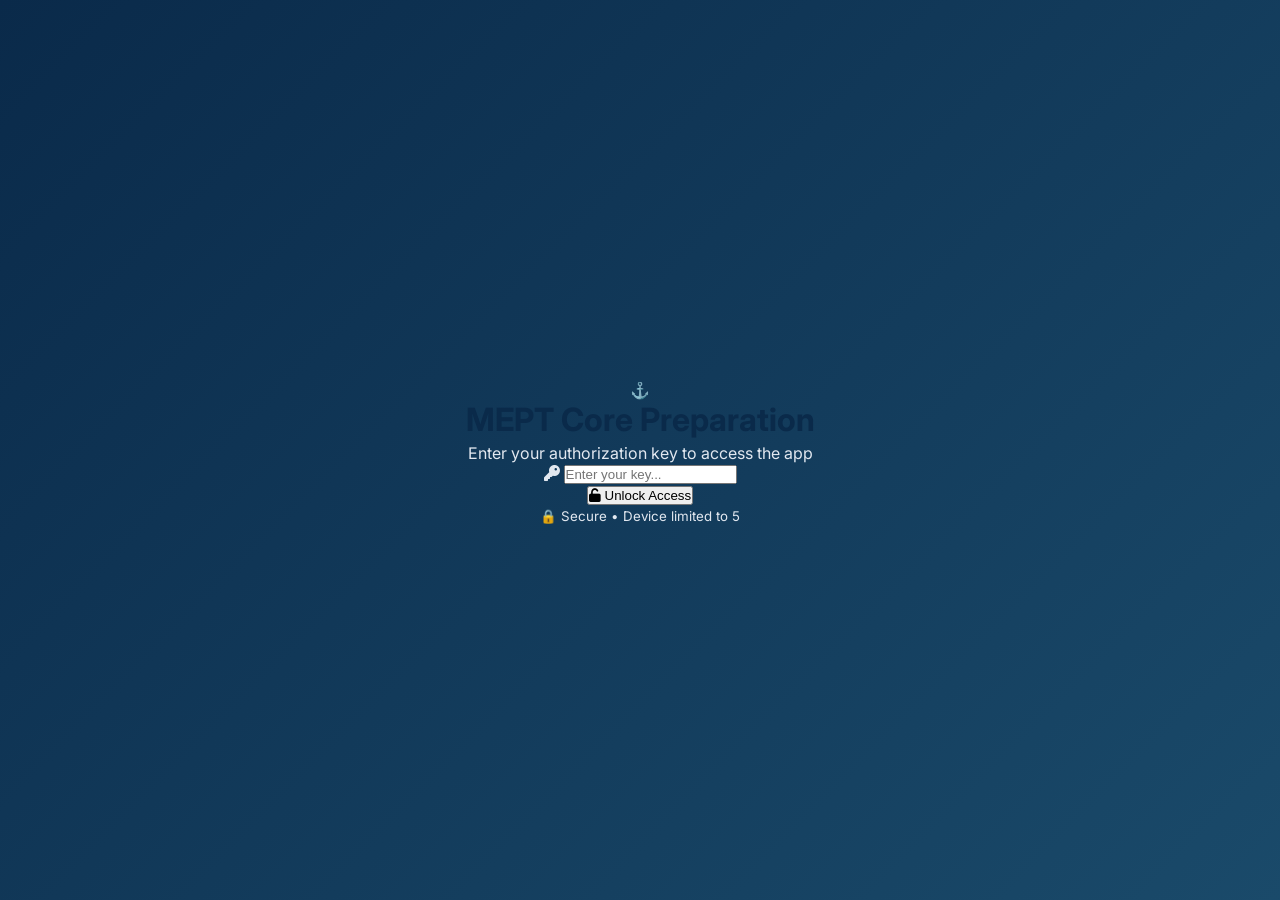
==== commit a7a00d1d: "Update learning.html" ====
--- a/learning.html
+++ b/learning.html
@@ -1,2401 +1,98 @@
 <!DOCTYPE html>
-<html lang="my">
+<html lang="en">
 <head>
     <meta charset="UTF-8" />
     <meta name="viewport" content="width=device-width, initial-scale=1.0" />
-    <title>Learning Hub – MEPT</title>
-    <link rel="stylesheet" href="https://cdnjs.cloudflare.com/ajax/libs/font-awesome/6.0.0-beta3/css/all.min.css" />
-    <style>
-        /* ===== RESET & BASE ===== */
-        * {
-            margin: 0;
-            padding: 0;
-            box-sizing: border-box;
-            font-family: 'Segoe UI', 'Myanmar Text', system-ui, sans-serif;
-        }
-
-        body {
-            background: #f0f4f9;
-            min-height: 100vh;
-            padding: 20px;
-        }
-
-        .container {
-            max-width: 1100px;
-            margin: 0 auto;
-            background: #ffffff;
-            border-radius: 32px;
-            box-shadow: 0 20px 60px rgba(0, 20, 50, 0.12);
-            padding: 30px 35px 40px;
-        }
-
-        /* ===== HEADER ===== */
-        .header {
-            display: flex;
-            justify-content: space-between;
-            align-items: center;
-            border-bottom: 2px solid #eef2f7;
-            padding-bottom: 18px;
-            margin-bottom: 28px;
-            flex-wrap: wrap;
-            gap: 12px;
-        }
-
-        .header h2 {
-            font-size: 24px;
-            color: #0a2a4a;
-            display: flex;
-            align-items: center;
-            gap: 10px;
-        }
-
-        .header h2 i {
-            color: #1a4d8f;
-        }
-
-        .btn-back {
-            background: #eef2f7;
-            border: none;
-            padding: 8px 20px;
-            border-radius: 50px;
-            font-weight: 600;
-            font-size: 14px;
-            color: #1f3a5f;
-            cursor: pointer;
-            transition: 0.2s;
-            display: flex;
-            align-items: center;
-            gap: 8px;
-            text-decoration: none;
-        }
-
-        .btn-back:hover {
-            background: #dce3ed;
-        }
-
-        /* ===== TABS ===== */
-        .tabs {
-            display: flex;
-            flex-wrap: wrap;
-            gap: 6px;
-            margin-bottom: 24px;
-            border-bottom: 2px solid #eef2f7;
-            padding-bottom: 6px;
-        }
-
-        .tab-btn {
-            padding: 10px 22px;
-            border: none;
-            background: transparent;
-            font-weight: 600;
-            font-size: 15px;
-            color: #6b7a8f;
-            cursor: pointer;
-            border-radius: 12px 12px 0 0;
-            transition: 0.2s;
-            display: flex;
-            align-items: center;
-            gap: 8px;
-        }
-
-        .tab-btn:hover {
-            background: #f0f4f9;
-            color: #1a4d8f;
-        }
-
-        .tab-btn.active {
-            background: #1a4d8f;
-            color: #fff;
-            border-radius: 12px 12px 0 0;
-        }
-
-        .tab-content {
-            display: none;
-            animation: fadeIn 0.3s ease;
-            padding: 12px 0;
-        }
-
-        .tab-content.active {
-            display: block;
-        }
-
-        @keyframes fadeIn {
-            from {
-                opacity: 0;
-                transform: translateY(12px);
-            }
-            to {
-                opacity: 1;
-                transform: translateY(0);
-            }
-        }
-
-        /* ===== CARDS ===== */
-        .qa-card {
-            background: #f8faff;
-            border-radius: 18px;
-            padding: 20px 24px;
-            margin-bottom: 18px;
-            border-left: 6px solid #1a4d8f;
-            box-shadow: 0 2px 10px rgba(0, 0, 0, 0.03);
-            transition: 0.2s;
-        }
-
-        .qa-card:hover {
-            box-shadow: 0 4px 16px rgba(26, 77, 143, 0.08);
-        }
-
-        .question-text {
-            font-size: 16px;
-            font-weight: 600;
-            color: #0a2a4a;
-            margin-bottom: 10px;
-            line-height: 1.6;
-        }
-
-        .options-stack {
-            display: flex;
-            flex-direction: column;
-            gap: 6px;
-            margin-bottom: 12px;
-        }
-
-        .option-item {
-            padding: 8px 14px;
-            background: #fff;
-            border-radius: 8px;
-            border: 1px solid #e8edf5;
-            font-size: 15px;
-            color: #1f3a5f;
-        }
-
-        /* ===== REVEAL BUTTON ===== */
-        .reveal-trigger-btn {
-            background: #eef2f7;
-            border: none;
-            padding: 6px 16px;
-            border-radius: 20px;
-            font-size: 13px;
-            font-weight: 600;
-            color: #1a4d8f;
-            cursor: pointer;
-            transition: 0.2s;
-            margin-top: 4px;
-        }
-
-        .reveal-trigger-btn:hover {
-            background: #dce3ed;
-        }
-
-        /* ===== EXPLANATION BOX ===== */
-        .explanation-box {
-            display: none;
-            margin-top: 14px;
-            background: #f0f7ff;
-            border-radius: 12px;
-            padding: 16px 18px;
-            border: 1px solid #d4e2f0;
-            gap: 12px;
-            flex-direction: column;
-        }
-
-        .explanation-box.show {
-            display: flex;
-        }
-
-        .exp-row {
-            display: flex;
-            flex-direction: column;
-            gap: 4px;
-            padding: 6px 0;
-            border-bottom: 1px solid #e2edf7;
-        }
-
-        .exp-row:last-child {
-            border-bottom: none;
-        }
-
-        .exp-label {
-            font-size: 12px;
-            font-weight: 700;
-            color: #1a4d8f;
-            text-transform: uppercase;
-            letter-spacing: 0.3px;
-        }
-
-        .correct-ans-highlight {
-            background: #dcfce7;
-            padding: 4px 12px;
-            border-radius: 6px;
-            color: #166534;
-            font-weight: 600;
-            display: inline-block;
-        }
-
-        .correct-ans-highlight i {
-            margin-right: 6px;
-        }
-
-        /* ===== READING ===== */
-        .reading-passage-card {
-            background: #fafcff;
-            border-radius: 18px;
-            padding: 20px 24px;
-            margin-bottom: 18px;
-            border: 1px solid #e8edf5;
-            box-shadow: 0 2px 10px rgba(0, 0, 0, 0.03);
-        }
-
-        .reading-passage-card h2 {
-            font-size: 18px;
-            color: #0a2a4a;
-            margin-bottom: 10px;
-        }
-
-        .reading-passage-card>div {
-            font-size: 15px;
-            line-height: 1.8;
-            color: #1f3a5f;
-            white-space: pre-wrap;
-            background: #f8faff;
-            padding: 14px 18px;
-            border-radius: 10px;
-            border-left: 4px solid #1a4d8f;
-        }
-
-        /* ===== WRITING ===== */
-        .writing-card {
-            background: #fafcff;
-            border-radius: 18px;
-            padding: 20px 24px;
-            margin-bottom: 18px;
-            border-left: 6px solid #d4891e;
-            box-shadow: 0 2px 10px rgba(0, 0, 0, 0.03);
-        }
-
-        .writing-tag {
-            display: inline-block;
-            background: #fef3c7;
-            color: #92400e;
-            padding: 2px 14px;
-            border-radius: 50px;
-            font-size: 12px;
-            font-weight: 600;
-            margin-bottom: 8px;
-        }
-
-        .writing-card h3 {
-            font-size: 17px;
-            color: #0a2a4a;
-            margin-bottom: 6px;
-        }
-
-        .prompt-box {
-            background: #fff8f0;
-            padding: 12px 16px;
-            border-radius: 10px;
-            border: 1px solid #fdebd0;
-            font-size: 15px;
-            color: #1f3a5f;
-            margin-bottom: 10px;
-            line-height: 1.6;
-        }
-
-        /* ===== SPEAKING ===== */
-        .speaking-card {
-            background: #fafcff;
-            border-radius: 18px;
-            padding: 20px 24px;
-            margin-bottom: 18px;
-            border-left: 6px solid #6c3483;
-            box-shadow: 0 2px 10px rgba(0, 0, 0, 0.03);
-        }
-
-        .speaking-tag {
-            display: inline-block;
-            background: #f3e8ff;
-            color: #6c3483;
-            padding: 2px 14px;
-            border-radius: 50px;
-            font-size: 12px;
-            font-weight: 600;
-            margin-bottom: 8px;
-        }
-
-        .speaking-card h3 {
-            font-size: 16px;
-            color: #0a2a4a;
-            margin-bottom: 8px;
-            line-height: 1.5;
-        }
-
-        .speaking-prompt {
-            background: #f8faff;
-            padding: 10px 14px;
-            border-radius: 8px;
-            font-size: 14px;
-            color: #1f3a5f;
-            margin-bottom: 10px;
-            line-height: 1.6;
-        }
-
-        .vocab-box {
-            background: #f0f7ff;
-            padding: 10px 14px;
-            border-radius: 8px;
-            font-size: 13px;
-            color: #1f3a5f;
-            margin-bottom: 8px;
-            display: flex;
-            flex-wrap: wrap;
-            gap: 6px;
-        }
-
-        .vocab-box span {
-            background: #fff;
-            padding: 2px 12px;
-            border-radius: 50px;
-            border: 1px solid #d4e2f0;
-            font-size: 12px;
-        }
-
-        .sample-answer-box {
-            padding: 10px 14px;
-            border-radius: 8px;
-            font-size: 14px;
-            line-height: 1.7;
-        }
-
-        .picture-topic {
-            border-left-color: #2563eb !important;
-        }
-
-        .picture-container img {
-            max-width: 100%;
-            max-height: 280px;
-            border-radius: 8px;
-            border: 2px solid #e2e8f0;
-            box-shadow: 0 2px 8px rgba(0, 0, 0, 0.08);
-            background: #f8fafc;
-        }
-
-        /* ===== LISTENING ===== */
-        .listening-card {
-            background: #fafcff;
-            border-radius: 18px;
-            padding: 20px 24px;
-            margin-bottom: 18px;
-            border-left: 6px solid #1e7e34;
-            box-shadow: 0 2px 10px rgba(0, 0, 0, 0.03);
-        }
-
-        .listening-tag {
-            display: inline-block;
-            background: #dcfce7;
-            color: #166534;
-            padding: 2px 14px;
-            border-radius: 50px;
-            font-size: 12px;
-            font-weight: 600;
-            margin-bottom: 8px;
-        }
-
-        .listening-card h3 {
-            font-size: 17px;
-            color: #0a2a4a;
-            margin-bottom: 6px;
-        }
-
-        .audio-player-wrapper {
-            display: flex;
-            align-items: center;
-            gap: 16px;
-            flex-wrap: wrap;
-            background: #f8faff;
-            padding: 10px 16px;
-            border-radius: 10px;
-            margin: 10px 0 14px;
-            border: 1px solid #e8edf5;
-        }
-
-        .audio-player-wrapper audio {
-            flex: 1;
-            min-width: 200px;
-            height: 40px;
-        }
-
-        .play-count-badge {
-            font-size: 13px;
-            font-weight: 600;
-            color: #1a4d8f;
-            background: #eef2f7;
-            padding: 4px 14px;
-            border-radius: 50px;
-            white-space: nowrap;
-        }
-
-        .play-count-badge.limited {
-            color: #dc2626;
-            background: #fee2e2;
-        }
-
-        .listening-questions {
-            margin-top: 12px;
-        }
-
-        .listening-question-item {
-            background: #f8faff;
-            padding: 12px 16px;
-            border-radius: 10px;
-            margin-bottom: 10px;
-            border: 1px solid #e8edf5;
-        }
-
-        .listening-question-item .q-text {
-            font-weight: 600;
-            font-size: 15px;
-            color: #0a2a4a;
-            margin-bottom: 8px;
-        }
-
-        .listening-options {
-            display: flex;
-            flex-wrap: wrap;
-            gap: 8px;
-        }
-
-        .listening-options .opt {
-            padding: 6px 16px;
-            background: #fff;
-            border: 2px solid #e2e8f0;
-            border-radius: 20px;
-            font-size: 14px;
-            cursor: pointer;
-            transition: 0.2s;
-            color: #1f3a5f;
-        }
-
-        .listening-options .opt:hover {
-            border-color: #1a4d8f;
-            background: #f0f7ff;
-        }
-
-        .listening-options .opt.selected {
-            border-color: #1a4d8f;
-            background: #dbeafe;
-        }
-
-        .listening-options .opt.correct-show {
-            border-color: #16a34a;
-            background: #dcfce7;
-        }
-
-        .listening-options .opt.wrong-show {
-            border-color: #dc2626;
-            background: #fee2e2;
-        }
-
-        .feedback {
-            font-size: 13px;
-            margin-top: 6px;
-            font-weight: 500;
-        }
-
-        .check-answers-btn {
-            background: #1e7e34;
-            border: none;
-            color: #fff;
-            padding: 8px 22px;
-            border-radius: 50px;
-            font-weight: 600;
-            font-size: 14px;
-            cursor: pointer;
-            transition: 0.2s;
-            margin-top: 10px;
-            display: inline-flex;
-            align-items: center;
-            gap: 8px;
-        }
-
-        .check-answers-btn:hover:not(:disabled) {
-            background: #146b2a;
-        }
-
-        .check-answers-btn:disabled {
-            background: #a0b3cc;
-            cursor: not-allowed;
-        }
-
-        /* ===== RESPONSIVE ===== */
-        @media (max-width: 768px) {
-            .container {
-                padding: 18px 16px 28px;
-            }
-            .header h2 {
-                font-size: 20px;
-            }
-            .tabs {
-                gap: 4px;
-            }
-            .tab-btn {
-                font-size: 13px;
-                padding: 8px 14px;
-            }
-            .qa-card,
-            .writing-card,
-            .speaking-card,
-            .listening-card,
-            .reading-passage-card {
-                padding: 16px 18px;
-            }
-            .audio-player-wrapper {
-                flex-direction: column;
-                align-items: stretch;
-            }
-            .audio-player-wrapper audio {
-                width: 100%;
-            }
-        }
-
-        @media (max-width: 480px) {
-            .tab-btn {
-                font-size: 12px;
-                padding: 6px 12px;
-            }
-            .listening-options {
-                flex-direction: column;
-            }
-        }
-
-        /* ===== SCROLLBAR ===== */
-        ::-webkit-scrollbar {
-            width: 8px;
-            height: 8px;
-        }
-        ::-webkit-scrollbar-track {
-            background: #f0f4f9;
-            border-radius: 10px;
-        }
-        ::-webkit-scrollbar-thumb {
-            background: #b8c9e0;
-            border-radius: 10px;
-        }
-        ::-webkit-scrollbar-thumb:hover {
-            background: #8aa3c0;
-        }
-    </style>
+    <title>MEPT Core Preparation App</title>
+    <link rel="stylesheet" href="learning.css" />
+    <!-- Font Awesome Icons -->
+    <link rel="stylesheet" href="https://cdnjs.cloudflare.com/ajax/libs/font-awesome/6.5.0/css/all.min.css" />
 </head>
 <body>
 
-    <div class="container">
+<!-- ============================================================ -->
+<!-- LOGIN SECTION -->
+<!-- ============================================================ -->
+<div id="loginSection" class="login-container">
+    <div class="login-box">
+        <div class="login-icon">⚓</div>
+        <h1>MEPT Core Preparation</h1>
+        <p class="login-sub">Enter your authorization key to access the app</p>
+        <div class="input-group">
+            <i class="fas fa-key"></i>
+            <input type="password" id="keyInput" placeholder="Enter your key..." />
+        </div>
+        <button id="loginBtn" class="login-btn">
+            <i class="fas fa-unlock"></i> Unlock Access
+        </button>
+        <p id="keyError" class="error-msg"></p>
+        <div class="login-footer">
+            <small>🔒 Secure • Device limited to 5</small>
+        </div>
+    </div>
+</div>
 
-        <!-- ===== HEADER ===== -->
-        <div class="header">
-            <h2><i class="fas fa-chalkboard-teacher"></i> Learning Hub</h2>
-            <a href="index.html" class="btn-back"><i class="fas fa-arrow-left"></i> နောက်သို့</a>
+<!-- ============================================================ -->
+<!-- MAIN APP SECTION -->
+<!-- ============================================================ -->
+<div id="mainSection" class="main-app">
+    <!-- Top Header -->
+    <header class="app-header">
+        <div class="header-left">
+            <span class="app-logo">⚓ MEPT Core</span>
         </div>
+        <div class="header-right">
+            <span class="user-badge"><i class="fas fa-user-check"></i> Authorized</span>
+            <button id="logoutBtn" class="logout-btn"><i class="fas fa-sign-out-alt"></i> Logout</button>
+        </div>
+    </header>
 
-        <!-- ===== TABS ===== -->
-        <div class="tabs" id="learningTabs">
-            <button class="tab-btn active" data-tab="grammar"><i class="fas fa-book"></i> သဒ္ဒါ</button>
-            <button class="tab-btn" data-tab="reading"><i class="fas fa-book-open"></i> စာဖတ်</button>
-            <button class="tab-btn" data-tab="writing"><i class="fas fa-pen-fancy"></i> အရေးအသား</button>
-            <button class="tab-btn" data-tab="speaking"><i class="fas fa-comment"></i> စကားပြော</button>
-            <button class="tab-btn" data-tab="listening"><i class="fas fa-headphones"></i> နားထောင်</button>
-        </div>
+    <!-- Tab Navigation -->
+    <nav class="tab-nav">
+        <button class="tab-btn active" data-tab="grammar"><i class="fas fa-pencil-alt"></i> Grammar</button>
+        <button class="tab-btn" data-tab="reading"><i class="fas fa-book-open"></i> Reading</button>
+        <button class="tab-btn" data-tab="writing"><i class="fas fa-pen-fancy"></i> Writing</button>
+        <button class="tab-btn" data-tab="speaking"><i class="fas fa-microphone"></i> Speaking</button>
+        <button class="tab-btn" data-tab="listening"><i class="fas fa-headphones"></i> Listening</button>
+    </nav>
 
-        <!-- ===== CONTENT ===== -->
-
+    <!-- Tab Content -->
+    <div class="tab-content-wrapper">
         <!-- GRAMMAR -->
-        <div class="tab-content active" id="tab-grammar">
+        <div id="grammar" class="tab-content active">
+            <h2><i class="fas fa-pencil-alt"></i> Grammar Practice (50 Questions)</h2>
             <div id="grammarList"></div>
         </div>
 
         <!-- READING -->
-        <div class="tab-content" id="tab-reading">
+        <div id="reading" class="tab-content">
+            <h2><i class="fas fa-book-open"></i> Reading Comprehension (7 Passages)</h2>
             <div id="readingList"></div>
         </div>
 
         <!-- WRITING -->
-        <div class="tab-content" id="tab-writing">
+        <div id="writing" class="tab-content">
+            <h2><i class="fas fa-pen-fancy"></i> Writing Topics (15 Topics)</h2>
             <div id="writingList"></div>
         </div>
 
         <!-- SPEAKING -->
-        <div class="tab-content" id="tab-speaking">
+        <div id="speaking" class="tab-content">
+            <h2><i class="fas fa-microphone"></i> Speaking Practice (50 + 12 Picture Topics)</h2>
             <div id="speakingList"></div>
         </div>
 
         <!-- LISTENING -->
-        <div class="tab-content" id="tab-listening">
+        <div id="listening" class="tab-content">
+            <h2><i class="fas fa-headphones"></i> Listening Practice (10 Exercises)</h2>
             <div id="listeningList"></div>
         </div>
+    </div>
+</div>
 
-    </div>
-
-    <!-- ============================================================ -->
-    <!-- JAVASCRIPT – All data embedded + UI logic                    -->
-    <!-- ============================================================ -->
-    <script>
-        // ============================================================
-        // 1. GRAMMAR QUESTIONS (50 EXERCISES)
-        // ============================================================
-        const GRAMMAR_QUESTIONS = [{
-            id: 1,
-            question: "1. The crew ________ the deck every morning.",
-            options: ["a) cleans", "b) clean", "c) cleaning"],
-            correct: "a) cleans",
-            why: "ဒီဝါကျမှာ 'The crew' ကို တစ်ဖွဲ့လုံးခြုံငုံပြီး Collective Noun (ဧကဝုစ်) အဖြစ် သတ်မှတ်ထားသလို၊ 'every morning' ပါရှိတဲ့အတွက် Present Simple Tense ဖြစ်ပါတယ်။ ထို့ကြောင့် s ပါသော 'cleans' က အဖြေမှန်ဖြစ်ပါတယ်။",
-            strategy: "ဝါကျအဆုံးမှာ 'every morning / every day' တွေ့ရင် Present Simple ($V_1$ သို့မဟုတ် $V_1 + s/es$) ကို ရှာပါ။"
-        }, {
-            id: 2,
-            question: "2. The ship will leave the port ________ 5 p.m.",
-            options: ["a) in", "b) on", "c) at"],
-            correct: "c) at",
-            why: "အင်္ဂလိပ်စာ သဒ္ဒါစည်းမျဉ်းအရ တိကျတဲ့ နာရီအချိန် (Specific Clock Time) တွေရဲ့ ရှေ့မှာ Preposition 'at' ကို အမြဲတမ်း အသုံးပြုရပါတယ်။",
-            strategy: "အချိန်ပြ Preposition တွေအတွက် 'On Days, In Years, At Hours' ဆိုတဲ့ စည်းမျဉ်းအတိုင်း မှတ်သားပါ။"
-        }, {
-            id: 3,
-            question: "3. If the alarm sounds, you ________ report to your muster station immediately.",
-            options: ["a) must", "b) would", "c) will have"],
-            correct: "a) must",
-            why: "သင်္ဘောပေါ်ရှိ ဘေးကင်းရေး လုပ်ထုံးလုပ်နည်းများနှင့် အရေးပေါ်အခြေအနေများတွင် မဖြစ်မနေ လုပ်ဆောင်ရမည့် တာဝန် (Obligation) ကို ဖော်ပြရန် 'must' ကို သုံးရပါသည်။",
-            strategy: "အရေးပေါ်စည်းကမ်းများနှင့် Emergency Rules များတွေ့ပါက 'must' သို့မဟုတ် 'have to' ကို ဦးစားပေးရွေးချယ်ပါ။"
-        }, {
-            id: 4,
-            question: "4. While the Chief Officer ________ the cargo, the bosun was checking the mooring lines.",
-            options: ["a) inspects", "b) was inspecting", "c) is inspecting"],
-            correct: "b) was inspecting",
-            why: "အတိတ်ကာလ၌ လုပ်ဆောင်ချက်နှစ်ခု တစ်ပြိုင်နက်တည်း ဖြစ်ပျက်နေသည်ကို ဖော်ပြလိုခြင်းဖြစ်ပြီး 'While' နောက်တွင် Past Continuous Tense ($was/were + V_{ing}$) ကို သုံးရပါသည်။",
-            strategy: "ဝါကျထဲမှာ 'While' ပါပြီး နောက်ဝါကျက Past Continuous (was checking) ဖြစ်နေရင် ရှေ့ကလည်း Past Continuous ပဲ ဖြစ်ရပါမယ်။"
-        }, {
-            id: 5,
-            question: "5. The lifejackets ________ on the starboard side of the boat deck.",
-            options: ["a) are located", "b) locates", "c) is locating"],
-            correct: "a) are located",
-            why: "အသက်ကယ်အကျီများ (Lifejackets) သည် အများကိန်းဖြစ်ပြီး ၎င်းတို့ကိုယ်တိုင် နေရာချထားခြင်းမဟုတ်ဘဲ အထားခံရခြင်းဖြစ်၍ Passive Voice ($are + V_3$) ကို သုံးရပါမည်။",
-            strategy: "အသက်မဲ့ပစ္စည်းတစ်ခုခု တည်ရှိရာနေရာကို ပြောချင်ရင် ၎င်းပစ္စည်း အနည်း/အများအလိုက် Passive Voice ဖြစ်တဲ့ 'is located / are located' ကို သုံးပါ။"
-        }, {
-            id: 6,
-            question: "6. The captain is ________ the meeting right now.",
-            options: ["a) attend", "b) attending", "c) attends"],
-            correct: "b) attending",
-            why: "'right now' ဆိုတဲ့ အချိန်ပြ စကားလုံးပါရှိလို့ ပစ္စုပ္ပန်ကာလ လုပ်ဆောင်ချက်ကို ဖော်ပြရန် Present Continuous Tense ($is/am/are + V_{ing}$) ကို သုံးရပါမယ်။",
-            strategy: "'now / right now / at the moment' တွေ့တိုင်း Present Continuous ($V+ing$) ကို အမြန်ရှာပါ။"
-        }, {
-            id: 7,
-            question: "7. The helmsman ________ the course yesterday.",
-            options: ["a) change", "b) changed", "c) changes"],
-            correct: "b) changed",
-            why: "'yesterday' က အတိတ်ကာလဖြစ်သောကြောင့် ဝါကျကို Past Simple Tense သုံးရပြီး၊ ပုံမှန်ကြိယာ (Regular Verb) ဖြစ်တဲ့ 'change' ကို '-ed' ပေါင်းရပါမယ်။",
-            strategy: "'yesterday / last night / ago' တွေ့ရင် V2 (အတိတ်ပုံစံ) ကို ရွေးပါ။"
-        }, {
-            id: 8,
-            question: "8. Look at those dark clouds! It ________ rain soon.",
-            options: ["a) is going to", "b) will", "c) shall"],
-            correct: "a) is going to",
-            why: "မိုးတိမ်မည်းများကို မြင်ရခြင်းသည် အနီးအနားအနာဂတ်တွင် ဖြစ်လာမည့် အထောက်အထား (Evidence) ဖြစ်သောကြောင့် 'be going to' ကို သုံးရပါသည်။",
-            strategy: "ခန့်မှန်းချက်အတွက် မြင်သာထင်သာ အထောက်အထားရှိရင် 'going to'၊ ကိုယ်ပိုင်ထင်မြင်ချက်အတွက် 'will' ကို ရွေးပါ။"
-        }, {
-            id: 9,
-            question: "9. You ________ wear a hard hat on the deck.",
-            options: ["a) should", "b) can", "c) would"],
-            correct: "a) should",
-            why: "ဤဝါကျသည် ဘေးကင်းရေးဆိုင်ရာ အကြံပြုချက်တစ်ခုဖြစ်ပြီး အန္တရာယ်ကင်းရှင်းစေရန် ဆောင်ရွက်သင့်သော အချက်ကို ဖော်ပြရာတွင် 'should' ကို သုံးရပါသည်။",
-            strategy: "အကြံပြုချက် (Advice) သို့မဟုတ် အကြံပေးချက်များတွင် 'should' ကို သုံးပါ။"
-        }, {
-            id: 10,
-            question: "10. Have you ever ________ a fire drill on board?",
-            options: ["a) experienced", "b) experiencing", "c) experience"],
-            correct: "a) experienced",
-            why: "Present Perfect Tense ၏ ပုံစံမှာ 'have/has + V₃' ဖြစ်ပြီး 'ever' က အတွေ့အကြုံကို မေးမြန်းသောကြောင့် Verb ကို V₃ (Past Participle) အနေဖြင့် သုံးရပါမည်။",
-            strategy: "'ever / never / already / yet' ပါရှိသော မေးခွန်းများတွင် Present Perfect ဖြစ်ပြီး ကြိယာ V3 ကို ရှာပါ။"
-        }, {
-            id: 11,
-            question: "11. The pilot jumped ________ the launch to board the ship.",
-            options: ["a) in", "b) onto", "c) at"],
-            correct: "b) onto",
-            why: "ဤနေရာတွင် သင်္ဘောသားငယ်သည် လှေပေါ်မှ သင်္ဘောပေါ်သို့ ခုန်တက်သွားခြင်းဖြစ်၍ မျက်နှာပြင်တစ်ခုခုပေါ်သို့ ရွေ့လျားမှုကို ဖော်ပြသော 'onto' ကို သုံးရပါသည်။",
-            strategy: "Movement to a surface (မျက်နှာပြင်ပေါ်ကို) အတွက် 'onto'၊ movement to a place (နေရာတစ်ခုအတွင်း) အတွက် 'into' ကို သုံးပါ။"
-        }, {
-            id: 12,
-            question: "12. The new crane is ________ than the old one.",
-            options: ["a) more efficient", "b) efficient", "c) most efficient"],
-            correct: "a) more efficient",
-            why: "ဝါကျထဲတွင် 'than' ပါရှိသောကြောင့် နှစ်ခုကို နှိုင်းယှဉ်သည့် Comparative Degree ဖြစ်ပြီး စာလုံးရှည် (၃လုံးထက်ပို) ဖြစ်သောကြောင့် 'more + adjective' ပုံစံသုံးရပါသည်။",
-            strategy: "'than' ရှိရင် Comparative (ပိုသော) ဖြစ်သည်။ short adjectives အတွက် -er၊ long adjectives အတွက် more + adj ကို ရွေးပါ။"
-        }, {
-            id: 13,
-            question: "13. This is ________ port in the entire country.",
-            options: ["a) busier", "b) the busiest", "c) busy"],
-            correct: "b) the busiest",
-            why: "'in the entire country' ဆိုသည်မှာ အများနှင့် နှိုင်းယှဉ်သော Superlative Degree ဖြစ်၍ အထူးခြားဆုံးကို ဖော်ပြရန် 'the + adjective + est' ကို သုံးရပါသည်။",
-            strategy: "'in / of + အုပ်စု' ပါလျှင် Superlative (အရှိဆုံး) ဖြစ်ပြီး 'the + adj-est' သို့မဟုတ် 'the most + adj' ကို ရွေးပါ။"
-        }, {
-            id: 14,
-            question: "14. There isn't ________ water left in the fresh water tank.",
-            options: ["a) some", "b) many", "c) any"],
-            correct: "c) any",
-            why: "ဤဝါကျသည် Negative Sentence (မရှိဘူး) ဖြစ်ပြီး 'water' သည် ရေတွက်မရသော နာမ် (Uncountable Noun) ဖြစ်၍ ငြင်းပယ်သော ဝါကျများတွင် 'any' ကို သုံးရပါသည်။",
-            strategy: "Negative ဝါကျနှင့် Question များတွင် Uncountable/Countable မခွဲခြားဘဲ 'any' ကို သုံးပါ။"
-        }, {
-            id: 15,
-            question: "15. How ________ lifejackets do we have on the bridge?",
-            options: ["a) much", "b) many", "c) a lot"],
-            correct: "b) many",
-            why: "'lifejackets' သည် ရေတွက်လို့ရသော နာမ် (Countable Noun - အများကိန်း) ဖြစ်သောကြောင့် အရေအတွက်မေးရာတွင် 'how many' ကို သုံးရပါသည်။",
-            strategy: "Countable Nouns (ရေတွက်ရ) အတွက် 'many'၊ Uncountable Nouns (ရေတွက်မရ) အတွက် 'much' ကို သုံးပါ။"
-        }, {
-            id: 16,
-            question: "16. The man ________ is wearing a white uniform is the Chief Engineer.",
-            options: ["a) which", "b) who", "c) whose"],
-            correct: "b) who",
-            why: "ဤ Relative Clause တွင် လူပုဂ္ဂိုလ် (The man) ကို ထပ်ဆောင်းရှင်းပြရန် Subject နေရာတွင် 'who' ကို သုံးရပါသည်။",
-            strategy: "လူအတွက် 'who'၊ အရာဝတ္ထုအတွက် 'which'၊ ပိုင်ဆိုင်မှုအတွက် 'whose' ကို မှတ်သားပါ။"
-        }, {
-            id: 17,
-            question: "17. If you see a fire, you ________ the alarm immediately.",
-            options: ["a) will sound", "b) sound", "c) would sound"],
-            correct: "a) will sound",
-            why: "ဤသည်မှာ First Conditional (Type 1) ဖြစ်ပြီး အခြေအနေမှာ ဖြစ်နိုင်ခြေရှိ၍ 'If + Present Simple, will + V₁' ပုံစံဖြင့် သုံးရပါသည်။",
-            strategy: "ဖြစ်နိုင်ခြေရှိသော အခြေအနေများအတွက် 'If + V(s), will + V' ပုံစံကို သုံးပါ။"
-        }, {
-            id: 18,
-            question: "18. The cargo ________ carefully by the stevedores every day.",
-            options: ["a) is loaded", "b) loaded", "c) is loading"],
-            correct: "a) is loaded",
-            why: "ကုန်ပစ္စည်း (Cargo) သည် ကိုယ်တိုင်တင်ဆောင်ခြင်းမဟုတ်ဘဲ သူများက တင်ဆောင်ပေးခြင်းခံရသောကြောင့် ပစ္စုပ္ပန်ကာလ Passive Voice ($is/am/are + V₃$) ကို သုံးရပါသည်။",
-            strategy: "အရာဝတ္ထုကို လုပ်ဆောင်ခံရသည်ကို ပြောလျှင် 'Passive Voice (is/am/are + V3)' ကို သုံးပါ။"
-        }, {
-            id: 19,
-            question: "19. I ________ a shower in my cabin when the phone rang.",
-            options: ["a) had", "b) was having", "c) have"],
-            correct: "b) was having",
-            why: "ဖုန်းမြည်သွားသည့် လုပ်ဆောင်ချက် (Past Simple - rang) ကြားထဲတွင် ရေချိုးနေသည့် လုပ်ဆောင်ချက်က ရှည်လျားနေသောကြောင့် Past Continuous ($was/were + V_{ing}$) ကို သုံးရပါသည်။",
-            strategy: "'when + Past Simple' ရှေ့တွင် ကြာရှည်စွာ လုပ်နေသော လုပ်ဆောင်ချက်အတွက် Past Continuous ကို သုံးပါ။"
-        }, {
-            id: 20,
-            question: "20. I ________ swim when I was only six years old.",
-            options: ["a) can", "b) could", "c) may"],
-            correct: "b) could",
-            why: "အတိတ်က (အသက် ၆ နှစ်တုန်းက) ရေကူးနိုင်ခဲ့သော စွမ်းရည် (Past Ability) ကို ဖော်ပြရန် Modal Verb 'could' ကို သုံးရပါသည်။",
-            strategy: "အတိတ်က စွမ်းရည်အတွက် 'could'၊ ပစ္စုပ္ပန်စွမ်းရည်အတွက် 'can' ကို ရွေးပါ။"
-        }, {
-            id: 21,
-            question: "21. The captain has ________ arrived, so we can start the meeting.",
-            options: ["a) just", "b) yet", "c) since"],
-            correct: "a) just",
-            why: "'just' သည် 'ပဲရောက်လာတယ်' ဟု အဓိပ္ပါယ်ရပြီး Present Perfect Tense နှင့် အဓိကကြိယာနှင့် V₃ ကြားတွင် ထည့်သုံးရပါသည်။",
-            strategy: "Present Perfect တွင် 'just' က 'V₃' ရဲ့ ရှေ့မှာ လာပြီး 'yet' က ဝါကျအဆုံးမှာ လာပါသည်။"
-        }, {
-            id: 22,
-            question: "22. Don't worry. I ________ help you with the mooring ropes.",
-            options: ["a) will", "b) am going to", "c) shall"],
-            correct: "a) will",
-            why: "စကားပြောနေစဉ် ချက်ချင်းဆုံးဖြတ်လိုက်သော Spontaneous Decision ကို ဖော်ပြရန် 'will' ကို သုံးရပါသည်။",
-            strategy: "ကမ်းလှမ်းချက် (Offer) သို့မဟုတ် ချက်ချင်းဆုံးဖြတ်ချက်များတွင် 'will' ကို သုံးပါ။"
-        }, {
-            id: 23,
-            question: "23. The container ship will arrive ________ Friday.",
-            options: ["a) in", "b) on", "c) at"],
-            correct: "b) on",
-            why: "သတ်မှတ်ထားသော ရက်သတ္တပတ်၏ နေ့ (Day of the week) ကို ဖော်ပြရာတွင် Preposition 'on' ကို သုံးရပါသည်။",
-            strategy: "နေ့ရက် (Monday, Tuesday...) အတွက် 'on'၊ လ/နှစ် (May, 2023) အတွက် 'in' ကို သုံးပါ။"
-        }, {
-            id: 24,
-            question: "24. ________ on the open sea is a great experience.",
-            options: ["a) Sailing", "b) Sail", "c) To sailing"],
-            correct: "a) Sailing",
-            why: "ဝါကျ၏ အဓိကအကြောင်းအရာ (Subject) နေရာတွင် ကြိယာကို နာမ်အဖြစ်ပြောင်းသုံးရန် Gerund ($V_{ing}$) ကို သုံးရပါသည်။",
-            strategy: "ဝါကျအစတွင် Verb ကို Subject အနေဖြင့် သုံးလျှင် 'V+ing' (Gerund) ကို သုံးပါ။"
-        }, {
-            id: 25,
-            question: "25. I went to the bridge ________ the captain for instructions.",
-            options: ["a) seeing", "b) to see", "c) for see"],
-            correct: "b) to see",
-            why: "သင်္ဘောတံတားသို့ သွားခြင်း၏ ရည်ရွယ်ချက် (Purpose) ကို ဖော်ပြရန်အတွက် Infinitive of Purpose ('to + V₁') ကို သုံးရပါသည်။",
-            strategy: "ဘာလုပ်ဖို့ (Purpose) မေးလျှင် 'to + V₁' ကို သုံးပါ။"
-        }, {
-            id: 26,
-            question: "26. You ________ wear a uniform on this vessel. It's a strict rule.",
-            options: ["a) have to", "b) can", "c) may"],
-            correct: "a) have to",
-            why: "ပြင်ပမှ သတ်မှတ်ထားသော စည်းမျဉ်း (External Rule) ကြောင့် လုပ်ဆောင်ရမည့် တာဝန်ကို 'have to' ဖြင့် ဖော်ပြရပါသည်။",
-            strategy: "စည်းမျဉ်း / ဥပဒေ / တစ်စုံတစ်ယောက်က ခိုင်းလို့ လုပ်ရတဲ့အခါ 'have to' ကို သုံးပါ။"
-        }, {
-            id: 27,
-            question: "27. I ________ the engine room many times during my career.",
-            options: ["a) visited", "b) have visited", "c) was visiting"],
-            correct: "b) have visited",
-            why: "'many times' သည် အတွေ့အကြုံကို ဖော်ပြပြီး ပစ္စုပ္ပန်အချိန်အထိ ရောက်ရှိဖူးသည်ကို ပြောလိုသောကြောင့် Present Perfect Tense ($have + V₃$) ကို သုံးရပါသည်။",
-            strategy: "အတွေ့အကြုံ (Experience) ကိုပြောရန် 'ever/never/once/twice/many times' ရှိလျှင် Present Perfect ကို သုံးပါ။"
-        }, {
-            id: 28,
-            question: "28. If you heat ice, it ________ into water.",
-            options: ["a) melts", "b) will melt", "c) would melt"],
-            correct: "a) melts",
-            why: "ဤသည်မှာ သိပ္ပံနည်းကျ အမှန်တရား (Scientific Fact) ကို ဖော်ပြသော Zero Conditional ဖြစ်၍ 'If + Present Simple, Present Simple' ပုံစံကို သုံးရပါသည်။",
-            strategy: "ယေဘုယျ အမှန်တရား / သဘာဝဖြစ်စဉ်များအတွက် Zero Conditional (If + V, V) ကို သုံးပါ။"
-        }, {
-            id: 29,
-            question: "29. The lifeboat ________ launched three hours ago.",
-            options: ["a) was", "b) was being", "c) were"],
-            correct: "a) was",
-            why: "လွန်ခဲ့သော ၃ နာရီက (Ago) ဖြစ်ပျက်ခဲ့သော Passive Action ဖြစ်၍ အတိတ်ကာလ Passive ($was/were + V₃$) ကို သုံးရပြီး 'lifeboat' သည် ဧကဝုစ်ဖြစ်သောကြောင့် 'was' ကို ရွေးရပါသည်။",
-            strategy: "အတိတ်အချိန်အတိအကျ (last week, ago) ဖြင့် Passive ပြောလျှင် 'was/were + V3' ကို သုံးပါ။"
-        }, {
-            id: 30,
-            question: "30. The Second Officer said he ________ the ship the following day.",
-            options: ["a) will leave", "b) would leave", "c) left"],
-            correct: "b) would leave",
-            why: "ဤသည်မှာ Reported Speech (အတိတ်က ပြောစကားကို ပြန်ပြောခြင်း) ဖြစ်ပြီး အဓိကကြိယာ 'said' က အတိတ်ဖြစ်၍ အနာဂတ်ကို 'will' မှ 'would' သို့ ပြောင်းရပါသည်။",
-            strategy: "Reported Speech တွင် 'will' ကို 'would' သို့၊ 'can' ကို 'could' သို့ ပြောင်းရမည်ကို သတိရပါ။"
-        }, {
-            id: 31,
-            question: "31. He missed the ship ________ he was stuck in traffic.",
-            options: ["a) so", "b) because", "c) although"],
-            correct: "b) because",
-            why: "သူ သင်္ဘောလွတ်သွားရသည့် အကြောင်းရင်းကို ရှင်းပြရန် 'because' (ဘာဖြစ်လို့လဲဆိုတော့) ကို သုံးရပါသည်။",
-            strategy: "အကြောင်းပြချက်ဖော်ပြရန် 'because'၊ ရလဒ်ဖော်ပြရန် 'so' ကို သုံးပါ။"
-        }, {
-            id: 32,
-            question: "32. The mooring rope is ________ short to reach the bollard.",
-            options: ["a) too", "b) enough", "c) very"],
-            correct: "a) too",
-            why: "'too + adjective + to + verb' ပုံစံသည် 'လွန်ကဲလွန်း၍ မဖြစ်နိုင်ခြင်း' ကို ဖော်ပြပြီး ဤတွင် ကြိုးတိုလွန်း၍ မရောက်နိုင်ပါ။",
-            strategy: "'too' က negative meaning (မဖြစ်နိုင်ဘူး)၊ 'enough' က positive meaning (ဖြစ်နိုင်တယ်) ကို ပေးသည်။"
-        }, {
-            id: 33,
-            question: "33. I am really ________ in maritime history.",
-            options: ["a) interesting", "b) interested", "c) interest"],
-            correct: "b) interested",
-            why: "လူတစ်ယောက်၏ ခံစားချက် (Feeling) ကို ဖော်ပြရန် '-ed' နဲ့ဆုံးသော နာမဝိသေသ (Interested) ကို သုံးရပါသည်။",
-            strategy: "လူကို ခံစားချက်ပြောရန် 'interested / bored / tired' (-ed)၊ အရာဝတ္ထုကို ဖော်ပြရန် 'interesting / boring' (-ing) ကို သုံးပါ။"
-        }, {
-            id: 34,
-            question: "34. They ________ a safety drill on the boat deck next Monday.",
-            options: ["a) are having", "b) have", "c) had"],
-            correct: "a) are having",
-            why: "အနာဂတ်တွင် ကြိုတင်စီစဉ်ထားသော အချိန်ဇယား (Fixed Arrangement) ကို ဖော်ပြရန် Present Continuous Tense ($is/am/are + V_{ing}$) ကို သုံးရပါသည်။",
-            strategy: "အနာဂတ်အတွက် စီစဉ်ထားသော အစီအစဉ် (Plans) များကို 'is/am/are + Ving' ဖြင့် ဖော်ပြပါ။"
-        }, {
-            id: 35,
-            question: "35. He is the bosun on this ship, ________?",
-            options: ["a) isn't he", "b) is he", "c) doesn't he"],
-            correct: "a) isn't he",
-            why: "Question Tag (ကတ်စကား) တွင် အဓိကဝါကျက Positive ဖြစ်လျှင် Tag က Negative ဖြစ်ရပြီး Verb 'is' ကိုပဲ ပြန်သုံးရပါသည်။",
-            strategy: "Positive Statement ရဲ့ Tag က Negative (isn't/aren't/don't)၊ Negative Statement ရဲ့ Tag က Positive ဖြစ်သည်။"
-        }, {
-            id: 36,
-            question: "36. Is there ________ on the bridge who can speak English?",
-            options: ["a) anybody", "b) somebody", "c) nobody"],
-            correct: "a) anybody",
-            why: "ဤဝါကျသည် မေးခွန်း (Question) ဖြစ်သောကြောင့် မသိသေးသော လူပုဂ္ဂိုလ်ကို ရည်ညွှန်းရန် 'anybody' ကို သုံးရပါသည်။",
-            strategy: "Questions နှင့် Negatives များတွင် 'anybody/anything'၊ Positive ဝါကျများတွင် 'somebody/something' ကို သုံးပါ။"
-        }, {
-            id: 37,
-            question: "37. I can speak English well, and so ________ my friend.",
-            options: ["a) can", "b) does", "c) is"],
-            correct: "a) can",
-            why: "သဘောတူညီမှု (Agreement) ဖော်ပြရန် 'so + auxiliary verb + subject' ပုံစံကို သုံးပြီး ရှေ့ကဝါကျက 'can' ဖြစ်၍ 'can' ကိုပဲ ပြန်သုံးရပါသည်။",
-            strategy: "တစ်ယောက်နဲ့တစ်ယောက် သဘောတူညီကြောင်းပြရန် 'so + (modal/auxiliary) + subject' ကို သုံးပါ။"
-        }, {
-            id: 38,
-            question: "38. If I were the captain, I ________ the route differently.",
-            options: ["a) will plan", "b) would plan", "c) plan"],
-            correct: "b) would plan",
-            why: "ဤသည်မှာ Second Conditional (Type 2) ဖြစ်ပြီး လက်ရှိအချိန်တွင် မဟုတ်မမှန်သော အတွေးအခါ (Imaginary Situation) ကို ဖော်ပြရန် 'If + past, would + V₁' ကို သုံးရပါသည်။",
-            strategy: "မဖြစ်နိုင်သော (သို့) ဆန့်ကျင်ဘက်ဖြစ်သော အခြေအနေမျိုးအတွက် 'If + V₂, would + V' ကို သုံးပါ။"
-        }, {
-            id: 39,
-            question: "39. The safety meeting ________ held in the conference room tomorrow.",
-            options: ["a) will be", "b) is", "c) was"],
-            correct: "a) will be",
-            why: "မနက်ဖြန် အနာဂတ်တွင် အစည်းအဝေးကို ကျင်းပခံရမည်ဖြစ်၍ Future Passive Voice ($will be + V₃$) ကို သုံးရပါသည်။",
-            strategy: "အနာဂတ် Passive အတွက် 'will be + V₃' ပုံစံကို သုံးပါ။"
-        }, {
-            id: 40,
-            question: "40. Please ________ the navigation lights when you leave the bridge.",
-            options: ["a) put off", "b) turn off", "c) get off"],
-            correct: "b) turn off",
-            why: "လျှပ်စစ်ပစ္စည်း သို့မဟုတ် မီးကို 'ပိတ်ရန်' အတွက် Phrasal Verb 'turn off' ကို သုံးရပါသည်။",
-            strategy: "မီး/စက် ပိတ်ရန် 'turn off'၊ ခရီးထွက်ရန် 'set off'၊ မီးငြှိမ်းသတ်ရန် 'put out' ကို မှတ်သားပါ။"
-        }, {
-            id: 41,
-            question: "41. I ________ smoke 20 cigarettes a day, but I quit last year.",
-            options: ["a) used to", "b) was used to", "c) use to"],
-            correct: "a) used to",
-            why: "အတိတ်က ပြုလုပ်ခဲ့သော အလေ့အထ (Past Habit) ကို ဖော်ပြရန်နှင့် ယခုအခါ မလုပ်တော့ကြောင်း ဆိုလိုရန် 'used to + V₁' ကို သုံးရပါသည်။",
-            strategy: "အတိတ်အလေ့အထ (ယခုမရှိတော့) အတွက် 'used to'၊ အကျင့်ဝါကျအတွက် 'be used to + Ving' ကို ခွဲမှတ်ပါ။"
-        }, {
-            id: 42,
-            question: "42. All the crew members are ________ the ship now.",
-            options: ["a) at", "b) on board", "c) in"],
-            correct: "b) on board",
-            why: "သင်္ဘောပေါ်တွင် ရှိခြင်းကို အတိအကျဖော်ပြရန် သင်္ဘောဝေါဟာရအရ 'on board' ဟု သုံးရပါသည်။",
-            strategy: "သင်္ဘော၊ လေယာဉ်၊ ရထားပေါ်တွင် ရှိကြောင်းပြောရန် 'on board' ကိုပဲ သုံးပါ။"
-        }, {
-            id: 43,
-            question: "43. This lifejacket is not mine. It must be ________.",
-            options: ["a) your", "b) yours", "c) you"],
-            correct: "b) yours",
-            why: "နာမ်မပါဘဲ တစ်ဦးတစ်ယောက်၏ ပိုင်ဆိုင်မှုကို သီးသန့်ဖော်ပြရန် Possessive Pronoun (yours) ကို သုံးရပါသည်။",
-            strategy: "နာမ်နောက်မှာ ထားသော ပိုင်ဆိုင်မှုအတွက် 'your/my' (Possessive Adj)၊ နာမ်မပါဘဲ ရပ်တည်သော ပိုင်ဆိုင်မှုအတွက် 'yours/mine' (Possessive Pronoun) ကို သုံးပါ။"
-        }, {
-            id: 44,
-            question: "44. Could you tell me ________ the nearest lifeboat station is?",
-            options: ["a) what", "b) where", "c) which"],
-            correct: "b) where",
-            why: "ဤဝါကျသည် Indirect Question (ယဉ်ကျေးစွာမေးခြင်း) ဖြစ်ပြီး နေရာဒေသ (Place) ကို မေးမြန်းသောကြောင့် 'where' ကို သုံးရပါသည်။",
-            strategy: "နေရာမေးရန် 'where'၊ အရာဝတ္ထုမေးရန် 'what'၊ ဘယ်ဟာလဲမေးရန် 'which' ကို သုံးပါ။"
-        }, {
-            id: 45,
-            question: "45. ________ the heavy storm, the ship arrived at the port safely.",
-            options: ["a) Despite", "b) Although", "c) Because"],
-            correct: "a) Despite",
-            why: "မုန်တိုင်းဒဏ်ကို ခံရသော်လည်း ဆိုက်ရောက်သွားသည်ဟု ဆန့်ကျင်ဘက် (Contrast) ဖော်ပြရန် 'Despite + Noun Phrase' ကို သုံးရပါသည်။",
-            strategy: "ဆန့်ကျင်ဘက်ဖော်ပြရန် 'Despite/In spite of + Noun' သို့မဟုတ် 'Although + Clause' ကို သုံးပါ။"
-        }, {
-            id: 46,
-            question: "46. He ________ on this oil tanker for almost 10 years.",
-            options: ["a) has been working", "b) has worked", "c) worked"],
-            correct: "a) has been working",
-            why: "အတိတ်က စတင်ပြီး ယခုထိ ဆက်လက်လုပ်ဆောင်နေဆဲဖြစ်၍ အချိန်ကာလ (for 10 years) ကို အလေးပေးသော Present Perfect Continuous ($has/have been + V_{ing}$) ကို သုံးရပါသည်။",
-            strategy: "'for + ကာလ' ဖြင့် ဆက်လက်လုပ်ဆောင်နေသည်ကို ပြရန် Present Perfect Continuous ကို ဦးစားပေးပါ။"
-        }, {
-            id: 47,
-            question: "47. By the time we reached the deck, the lifeboat drill ________ already.",
-            options: ["a) has started", "b) had started", "c) started"],
-            correct: "b) had started",
-            why: "'By the time + Past Simple' သည် အတိတ်ဖြစ်ရပ်နှစ်ခုကို နှိုင်းယှဉ်ပြီး ရှေ့ကဖြစ်ပြီးသားကို Past Perfect ($had + V₃$) ဖြင့် ဖော်ပြရပါသည်။",
-            strategy: "'By the time' ရှေ့တွင် ဖြစ်ပြီးသားအကြောင်းကို Past Perfect (had + V3) ဖြင့် သုံးပါ။"
-        }, {
-            id: 48,
-            question: "48. There ________ be a delay due to the bad weather.",
-            options: ["a) might", "b) must", "c) should"],
-            correct: "a) might",
-            why: "ရာသီဥတုဆိုးရွားမှုကြောင့် နှောင့်နှေးနိုင်ခြေရှိသည်ကို ခန့်မှန်းချက် (Possibility) အဖြစ် ဖော်ပြရန် သေချာမှုအားနည်းသော 'might' ကို သုံးရပါသည်။",
-            strategy: "ဖြစ်နိုင်ခြေ (Possibility) အတွက် 'might' (အားနည်း)၊ 'may' (အသင့်အတင့်)၊ 'must' (သေချာ) ဟု အဆင့်လိုက် ခွဲမှတ်ပါ။"
-        }, {
-            id: 49,
-            question: "49. You should stop ________ so much coffee. It's not good for you.",
-            options: ["a) to drink", "b) drinking", "c) drink"],
-            correct: "b) drinking",
-            why: "'stop + Ving' သည် လက်ရှိလုပ်နေသော အလေ့အထကို ရပ်တန့်ခြင်းကို ဆိုလိုပြီး ကော်ဖီသောက်နေတာကို ရပ်သင့်ကြောင်း ဆိုလိုသည်။",
-            strategy: "လုပ်ဆောင်ချက်တစ်ခုကို ရပ်တန့်ရန် 'stop + Ving'၊ တစ်ခုခုလုပ်ဖို့ ရပ်ရန် 'stop + to V' ကို ခွဲမှတ်ပါ။"
-        }, {
-            id: 50,
-            question: "50. The Second Officer told me that he ________ the engine room logbook already.",
-            options: ["a) has checked", "b) have checked", "c) had checked"],
-            correct: "c) had checked",
-            why: "ဤဝါကျသည် 'Reported Speech (အတိတ်က ပြောခဲ့သော စကားကို ပြန်ပြောခြင်း)' ဖြစ်ပြီး အဓိကကြိယာ (told) က အတိတ်ဖြစ်သောကြောင့် အတိတ်ဖြစ်ရပ်၏ ရှေ့ကဖြစ်ပြီးဆုံးသော အခြေအနေကို Past Perfect Tense ('had + V₃') ဖြင့် သုံးရပါသည်။ 'already' က အဖြစ်ပြီးဆုံးမှုကို ထောက်ကူပေးထားသည်။",
-            strategy: "Reported Speech တွင် ပြောပြီးသားစကားကို ပြန်ပြောသည့်အခါ 'said/told' ပါရှိပါက အတိတ်ဖြစ်ရပ် (past) များကို 'Past Perfect (had + V₃)' သို့ ပြောင်းရမည်ကို အမြဲသတိရပါ။"
-        }];
-
-        // ============================================================
-        // 2. READING DATA (7 PASSAGES)
-        // ============================================================
-        const READING_DATA = [{
-            readingId: 1,
-            title: "FIRE DRILL PRACTICE",
-            passage: `FIRE DRILL PRACTICE
-        All crew members must participate in the emergency fire drill today at 15:30. 
-        When the alarm sounds (continuous ringing of the ship's bell), everyone must put on their lifejackets 
-        and go immediately to the muster station on the boat deck. Do not use the elevator during the drill. 
-        The chief officer will check the attendance log.`,
-            questions: [{
-                id: 1,
-                question: "1. The fire drill takes place at 3:30 p.m.",
-                options: ["True", "False"],
-                correct: "True",
-                why: "စာပိုဒ်ထဲတွင် 'today at 15:30' ဟု ဖော်ပြထားပြီး ၂၄ နာရီစနစ် 15:30 သည် မွန်းလွဲ ၃:၃၀ နှင့် တူညီသောကြောင့် မှန်ကန်ပါသည်။",
-                strategy: "၂၄ နာရီစနစ်ကို ၁၂ နာရီစနစ်သို့ ပြောင်းကြည့်ပါ။ 15:30 = 3:30 p.m. ဖြစ်သည်။"
-            }, {
-                id: 2,
-                question: "2. The alarm for the fire drill is a continuous bell.",
-                options: ["True", "False"],
-                correct: "True",
-                why: "စာပိုဒ်တွင် '(continuous ringing of the ship's bell)' ဟု ကွင်းစကွင်းပိတ် အတိအကျ ဖော်ပြထားသောကြောင့် မှန်ကန်ပါသည်။",
-                strategy: "Keyword ဖြစ်သော 'continuous bell' ကို စာပိုဒ်ထဲတွင် မျက်စိဖြင့် ရှာဖွေအတည်ပြုပါ။"
-            }, {
-                id: 3,
-                question: "3. Crew members should take the elevator to save time.",
-                options: ["True", "False"],
-                correct: "False",
-                why: "စာပိုဒ်တွင် 'Do not use the elevator during the drill.' (ဓာတ်လှေကားမသုံးရ) ဟု တားမြစ်ထားသောကြောင့် မေးခွန်းက 'သုံးသင့်သည်' ဟု ဆိုခြင်းမှာ ဆန့်ကျင်ဘက်ဖြစ်ပါသည်။",
-                strategy: "စာပိုဒ်က 'Do not' (မလုပ်ရ) ဟု ပြောထားရာ မေးခွန်းက 'Should' (လုပ်သင့်) ဟု ပြောင်းထားသဖြင့် False ဖြစ်သည်။"
-            }, {
-                id: 4,
-                question: "4. Crew members must wear lifejackets for the drill.",
-                options: ["True", "False"],
-                correct: "True",
-                why: "စာပိုဒ်တွင် 'everyone must put on their lifejackets' ဟု အတိအကျ ပါရှိပြီး 'put on' သည် 'wear' နှင့် အဓိပ္ပာယ်တူညီသောကြောင့် မှန်ကန်ပါသည်။",
-                strategy: "တူညီသော ဝေါဟာရများ (Put on = Wear) ကို သိရှိထားပါ။"
-            }, {
-                id: 5,
-                question: "5. The captain will check the attendance log.",
-                options: ["True", "False"],
-                correct: "False",
-                why: "စာပိုဒ်၏ နောက်ဆုံးစာကြောင်းတွင် 'The chief officer will check the attendance log.' ဟု ပါရှိပြီး စစ်ဆေးသူမှာ Captain မဟုတ်ဘဲ Chief Officer ဖြစ်သောကြောင့် မှားယွင်းပါသည်။",
-                strategy: "ဝါကျက မှန်သယောင်ရှိသော်လည်း လူပုဂ္ဂိုလ် (Captain vs Chief Officer) ကို အမြဲစစ်ဆေးပါ။"
-            }]
-        }, {
-            readingId: 2,
-            title: "GALLEY HYGIENE RULES",
-            passage: `GALLEY HYGIENE RULES
-        The galley crew must keep the kitchen area perfectly clean at all times to prevent food poisoning. 
-        All meat and vegetables must be stored in separate refrigerators. Garbage bins must be covered with lids 
-        and emptied after every meal. The cook needs to wear a clean apron and a hairnet while preparing food. 
-        If any kitchen tool is broken, report it to the chief steward.`,
-            questions: [{
-                id: 6,
-                question: "6. The galley area must be cleaned only once a day.",
-                options: ["True", "False"],
-                correct: "False",
-                why: "စာပိုဒ်တွင် 'keep the kitchen area perfectly clean at all times' (အချိန်တိုင်းသန့်ရှင်းရမည်) ဟု ဆိုထားသောကြောင့် 'တစ်နေ့တစ်ခါသာ' ဆိုသည်မှာ လုံးဝမမှန်ပါ။",
-                strategy: "'at all times' (အချိန်တိုင်း) နှင့် 'once a day' (တစ်နေ့တစ်ခါ) သည် ဆန့်ကျင်ဘက် အဓိပ္ပာယ်များဖြစ်သည်။"
-            }, {
-                id: 7,
-                question: "7. Meat and vegetables can be stored together in the same fridge.",
-                options: ["True", "False"],
-                correct: "False",
-                why: "စာပိုဒ်တွင် 'All meat and vegetables must be stored in separate refrigerators.' (သီးခြားရေခဲသေတ္တာများတွင် သိမ်းရမည်) ဟု ရှင်းလင်းစွာ ပါရှိသဖြင့် အတူတူသိမ်းရန် ဆိုသည်မှာ မှားယွင်းပါသည်။",
-                strategy: "စာသားထဲက 'separate' (သီးခြား) နှင့် မေးခွန်းထဲက 'together' (အတူတူ) ကို ဆန့်ကျင်ကြောင်း သတိပြုပါ။"
-            }, {
-                id: 8,
-                question: "8. The cook must wear a hairnet when working.",
-                options: ["True", "False"],
-                correct: "True",
-                why: "စာပိုဒ်တွင် 'The cook needs to wear a clean apron and a hairnet while preparing food.' ဟု အတိအကျ ဖော်ပြထားသဖြင့် မှန်ကန်ပါသည်။",
-                strategy: "စာသားထဲတွင် 'hairnet' ပါဝင်မှုကို အတိအကျ ရှာဖွေအတည်ပြုပါ။"
-            }, {
-                id: 9,
-                question: "9. Garbage bins must be emptied once a week.",
-                options: ["True", "False"],
-                correct: "False",
-                why: "စာပိုဒ်တွင် 'Garbage bins must be covered with lids and emptied after every meal.' (အစားအစာတိုင်းပြီးတိုင်း ဗလာဖြစ်အောင်လုပ်ရမည်) ဟု ပါရှိသည်။ တစ်ပတ်တစ်ခါသာ လုပ်ရန်မဟုတ်သောကြောင့် မှားယွင်းပါသည်။",
-                strategy: "'after every meal' (ထမင်းတိုင်းပြီးတိုင်း) နှင့် 'once a week' (တစ်ပတ်တစ်ခါ) သည် ကွာခြားသော အချိန်ကာလများဖြစ်သည်။"
-            }, {
-                id: 10,
-                question: "10. Broken kitchen tools should be reported to the chief steward.",
-                options: ["True", "False"],
-                correct: "True",
-                why: "စာပိုဒ်၏ နောက်ဆုံးစာကြောင်းတွင် 'If any kitchen tool is broken, report it to the chief steward.' ဟု အတိအကျ ဖော်ပြထားသောကြောင့် မှန်ကန်ပါသည်။",
-                strategy: "'broken' နှင့် 'report to the chief steward' ဟူသော စကားလုံးများကို စာပိုဒ်အဆုံးပိုင်းတွင် ရှာဖွေအတည်ပြုပါ။"
-            }]
-        }, {
-            readingId: 3,
-            title: "LIFEBOAT DRILL PROCEDURE",
-            passage: `LIFEBOAT DRILL PROCEDURE
-        The lifeboat drill is held every Monday at 10:00. All crew members must go to their lifeboat stations. 
-        Everyone must wear a lifejacket and a warm jacket because the sea water is cold. 
-        The lifeboat has enough food and water for 30 people for 5 days. 
-        The crew must check the engine and the steering system before lowering the lifeboat into the water.`,
-            questions: [{
-                id: 11,
-                question: "11. The lifeboat drill happens every Monday.",
-                options: ["True", "False"],
-                correct: "True",
-                why: "စာပိုဒ်၏ ပထမစာကြောင်းတွင် 'The lifeboat drill is held every Monday at 10:00.' ဟု အတိအကျ ဖော်ပြထားသဖြင့် မှန်ကန်ပါသည်။",
-                strategy: "'every Monday' ဟူသော အချိန်ဇယားကို စာပိုဒ်အစတွင် ရှာဖွေအတည်ပြုပါ။"
-            }, {
-                id: 12,
-                question: "12. Crew members only need to wear a lifejacket, not a warm jacket.",
-                options: ["True", "False"],
-                correct: "False",
-                why: "စာပိုဒ်တွင် 'Everyone must wear a lifejacket and a warm jacket' ဟု ပါရှိသဖြင့် နှစ်မျိုးလုံး ဝတ်ဆင်ရမည်ဖြစ်သည်။ 'အကျီတစ်မျိုးတည်းသာ' ဟု ဆိုခြင်းမှာ မှားယွင်းပါသည်။",
-                strategy: "စာပိုဒ်ထဲက 'and' (နှင့်) ကို သတိပြုပါ။ ပစ္စည်းနှစ်ခုလုံး လိုအပ်ကြောင်း ဖော်ပြသည်။"
-            }, {
-                id: 13,
-                question: "13. The lifeboat has enough food for 15 people.",
-                options: ["True", "False"],
-                correct: "False",
-                why: "စာပိုဒ်တွင် 'enough food and water for 30 people' ဟု ဖော်ပြထားပြီး လူ ၁၅ ယောက်အတွက် မဟုတ်ဘဲ ၃၀ ယောက်အတွက် ဖြစ်သောကြောင့် မှားယွင်းပါသည်။",
-                strategy: "ကိန်းဂဏန်း (၁၅ vs ၃၀) ကို အတိအကျ နှိုင်းယှဉ်စစ်ဆေးပါ။"
-            }, {
-                id: 14,
-                question: "14. The crew must check the engine before lowering the boat.",
-                options: ["True", "False"],
-                correct: "True",
-                why: "စာပိုဒ်၏ နောက်ဆုံးစာကြောင်းတွင် 'The crew must check the engine and the steering system before lowering the lifeboat' ဟု အတိအကျ ပါရှိသဖြင့် မှန်ကန်ပါသည်။",
-                strategy: "'before lowering' (မချမီ) ဆိုတဲ့ အချိန်အပိုင်းအခြားကို အာရုံစိုက်ပြီး စစ်ဆေးပါ။"
-            }, {
-                id: 15,
-                question: "15. The drill takes place in the afternoon.",
-                options: ["True", "False"],
-                correct: "False",
-                why: "စာပိုဒ်တွင် 'at 10:00' (နံနက် ၁၀ နာရီ) ဟု ပါရှိပြီး ညနေပိုင်း (Afternoon) မဟုတ်ပါ။ ထို့ကြောင့် မှားယွင်းပါသည်။",
-                strategy: "အချိန် (10:00) က နံနက်ခင်းဖြစ်ကြောင်း သိရှိထားပါ။ မွန်းလွဲပိုင်းနှင့် ခွဲခြားပါ။"
-            }]
-        }, {
-            readingId: 4,
-            title: "DECK WATCHKEEPING DUTIES",
-            passage: `DECK WATCHKEEPING DUTIES
-        The deck officer on watch must stay on the bridge at all times. He must check the radar and the GPS every 15 minutes. 
-        He must also record the ship's position in the logbook every hour. During foggy weather, he must sound the fog horn every two minutes. 
-        If he feels sleepy, he can ask the lookout to stay on the bridge while he takes a short break.`,
-            questions: [{
-                id: 16,
-                question: "16. The officer on watch must remain on the bridge constantly.",
-                options: ["True", "False"],
-                correct: "True",
-                why: "စာပိုဒ်တွင် 'must stay on the bridge at all times' (အချိန်တိုင်းနေရမည်) ဟု ပါရှိသဖြင့် မှန်ကန်ပါသည်။",
-                strategy: "'at all times' (အချိန်တိုင်း) ဆိုတဲ့ စကားလုံးကို အတိအကျ ရှာဖွေအတည်ပြုပါ။"
-            }, {
-                id: 17,
-                question: "17. The officer checks the radar every 30 minutes.",
-                options: ["True", "False"],
-                correct: "False",
-                why: "စာပိုဒ်တွင် 'every 15 minutes' ဟု ပါရှိပြီး ၃၀ မိနစ်တစ်ကြိမ်မဟုတ်သောကြောင့် မှားယွင်းပါသည်။",
-                strategy: "'every 15 minutes' နှင့် 'every 30 minutes' ကို အတိအကျ ခွဲခြားပါ။"
-            }, {
-                id: 18,
-                question: "18. The officer records the ship's position every hour.",
-                options: ["True", "False"],
-                correct: "True",
-                why: "စာပိုဒ်တွင် 'record the ship's position in the logbook every hour' ဟု အတိအကျ ပါရှိသဖြင့် မှန်ကန်ပါသည်။",
-                strategy: "'every hour' ဆိုတဲ့ အချိန်ကာလကို စာသားထဲတွင် ရှာဖွေအတည်ပြုပါ။"
-            }, {
-                id: 19,
-                question: "19. The fog horn is sounded every 10 minutes in foggy weather.",
-                options: ["True", "False"],
-                correct: "False",
-                why: "စာပိုဒ်တွင် 'every two minutes' (၂ မိနစ်တစ်ကြိမ်) ဟု ပါရှိပြီး ၁၀ မိနစ်တစ်ကြိမ်မဟုတ်သောကြောင့် မှားယွင်းပါသည်။",
-                strategy: "ကိန်းဂဏန်း (၁၀ မိနစ်နှင့် ၂ မိနစ်) ကို နှိုင်းယှဉ်စစ်ဆေးပါ။"
-            }, {
-                id: 20,
-                question: "20. The officer can leave the bridge if a lookout is present.",
-                options: ["True", "False"],
-                correct: "True",
-                why: "စာပိုဒ်တွင် 'he can ask the lookout to stay on the bridge while he takes a short break' ဟု ပါရှိသဖြင့် အစောင့်တစ်ယောက်ရှိလျှင် အနားယူနိုင်ကြောင်း ဖော်ပြထားပါသည်။",
-                strategy: "အခြေအနေသတ်မှတ်ချက် (Condition) ကို အာရုံစိုက်ပါ။ 'If...can...' ပုံစံကို သတိပြုပါ။"
-            }]
-        }, {
-            readingId: 5,
-            title: "USING PERSONAL PROTECTIVE EQUIPMENT (PPE)",
-            passage: `USING PERSONAL PROTECTIVE EQUIPMENT (PPE)
-        All crew members working on deck must wear their PPE at all times. PPE includes a hard hat, safety boots, and high-visibility clothing. 
-        When handling chemicals, the crew must also wear rubber gloves and goggles. 
-        It is the bosun's duty to check that everyone is wearing the correct equipment. 
-        If any equipment is missing, the crew member must report to the bosun immediately.`,
-            questions: [{
-                id: 21,
-                question: "21. Crew members must wear PPE only when working in the engine room.",
-                options: ["True", "False"],
-                correct: "False",
-                why: "စာပိုဒ်တွင် 'working on deck' (သင်္ဘောကုန်းပတ်ပေါ်) ဟု ပါရှိပြီး အင်ဂျင်ခန်းတွင်းဟု မပါရှိသဖြင့် မှားယွင်းပါသည်။",
-                strategy: "နေရာ (Location) ကို အတိအကျ စစ်ဆေးပါ။ 'on deck' နှင့် 'engine room' ကွာခြားပါသည်။"
-            }, {
-                id: 22,
-                question: "22. PPE includes hard hat, safety boots, and high-visibility clothing.",
-                options: ["True", "False"],
-                correct: "True",
-                why: "စာပိုဒ်တွင် 'PPE includes a hard hat, safety boots, and high-visibility clothing.' ဟု အတိအကျ ဖော်ပြထားသဖြင့် မှန်ကန်ပါသည်။",
-                strategy: "စာသားထဲတွင် 'includes' နောက်လိုက်ပစ္စည်းများကို ရှာဖွေအတည်ပြုပါ။"
-            }, {
-                id: 23,
-                question: "23. Rubber gloves are needed when handling chemicals.",
-                options: ["True", "False"],
-                correct: "True",
-                why: "စာပိုဒ်တွင် 'When handling chemicals, the crew must also wear rubber gloves and goggles.' ဟု အတိအကျ ပါရှိသဖြင့် မှန်ကန်ပါသည်။",
-                strategy: "ဓာတုပစ္စည်းကိုင်တွယ်ခြင်း (handling chemicals) အတွက် သီးခြားလိုအပ်ချက်ကို ရှာဖွေပါ။"
-            }, {
-                id: 24,
-                question: "24. The captain is responsible for checking PPE.",
-                options: ["True", "False"],
-                correct: "False",
-                why: "စာပိုဒ်တွင် 'It is the bosun's duty to check...' (ကုန်းပတ်မှူး၏ တာဝန်) ဟု ပါရှိပြီး ကပ္ပတိန် (Captain) မဟုတ်သောကြောင့် မှားယွင်းပါသည်။",
-                strategy: "တာဝန်ရှိသူ (Responsible Person) ကို အတိအကျ စစ်ဆေးပါ။ Bosun vs Captain ခွဲခြားပါ။"
-            }, {
-                id: 25,
-                question: "25. Missing equipment must be reported to the bosun.",
-                options: ["True", "False"],
-                correct: "True",
-                why: "စာပိုဒ်တွင် 'the crew member must report to the bosun immediately' ဟု အတိအကျ ပါရှိသဖြင့် မှန်ကန်ပါသည်။",
-                strategy: "'report to the bosun' ဆိုတဲ့ စကားစုကို စာသားအဆုံးပိုင်းတွင် ရှာဖွေအတည်ပြုပါ။"
-            }]
-        }, {
-            readingId: 6,
-            title: "GARBAGE MANAGEMENT ON BOARD",
-            passage: `GARBAGE MANAGEMENT ON BOARD
-        Ships must follow strict garbage management rules to protect the ocean. All garbage must be separated into different categories: plastics, food waste, and metal. 
-        Plastics are not allowed to be thrown into the sea. Food waste can be disposed of into the sea, but only if the ship is more than 12 nautical miles from land. 
-        All garbage disposal activities must be recorded in the garbage logbook.`,
-            questions: [{
-                id: 26,
-                question: "26. Plastics can be thrown into the sea if the ship is far from land.",
-                options: ["True", "False"],
-                correct: "False",
-                why: "စာပိုဒ်တွင် 'Plastics are not allowed to be thrown into the sea.' (ပလတ်စတစ်များကို ပင်လယ်ထဲ လုံးဝမပစ်ရ) ဟု အတိအကျ တားမြစ်ထားသဖြင့် မှားယွင်းပါသည်။",
-                strategy: "တားမြစ်ချက် (Not allowed) ကို သတိပြုပါ။ အကွာအဝေးနှင့် မသက်ဆိုင်ဘဲ လုံးဝတားမြစ်ထားသည်။"
-            }, {
-                id: 27,
-                question: "27. Garbage must be separated into three categories.",
-                options: ["True", "False"],
-                correct: "True",
-                why: "စာပိုဒ်တွင် 'plastics, food waste, and metal' ဟု အမျိုးအစား ၃ မျိုးခွဲရမည်ဟု ဖော်ပြထားသဖြင့် မှန်ကန်ပါသည်။",
-                strategy: "အမျိုးအစားအရေအတွက် (၃ မျိုး) ကို စာသားထဲမှ ရေတွက်အတည်ပြုပါ။"
-            }, {
-                id: 28,
-                question: "28. Food waste can be disposed of 10 nautical miles from land.",
-                options: ["True", "False"],
-                correct: "False",
-                why: "စာပိုဒ်တွင် 'more than 12 nautical miles' (၁၂ မိုင်ထက်ပိုမှ) ဟု ပါရှိပြီး ၁၀ မိုင်ဆိုသည်မှာ သတ်မှတ်ချက်ထက် နည်းနေသဖြင့် မှားယွင်းပါသည်။",
-                strategy: "အကွာအဝေး သတ်မှတ်ချက် (more than 12 vs 10) ကို အတိအကျ နှိုင်းယှဉ်ပါ။"
-            }, {
-                id: 29,
-                question: "29. All disposal activities must be recorded in a logbook.",
-                options: ["True", "False"],
-                correct: "True",
-                why: "စာပိုဒ်၏ နောက်ဆုံးစာကြောင်းတွင် 'All garbage disposal activities must be recorded in the garbage logbook.' ဟု အတိအကျ ပါရှိသဖြင့် မှန်ကန်ပါသည်။",
-                strategy: "'recorded in the logbook' ဆိုတဲ့ စကားစုကို စာသားအဆုံးတွင် ရှာဖွေအတည်ပြုပါ။"
-            }, {
-                id: 30,
-                question: "30. Garbage rules are for protecting the ocean.",
-                options: ["True", "False"],
-                correct: "True",
-                why: "စာပိုဒ်၏ ပထမစာကြောင်းတွင် 'to protect the ocean' (သမုဒ္ဒရာကိုကာကွယ်ရန်) ဟု ရည်ရွယ်ချက် အတိအကျ ဖော်ပြထားသဖြင့် မှန်ကန်ပါသည်။",
-                strategy: "ရည်ရွယ်ချက် (Purpose) ကို ပထမစာကြောင်းတွင် ရှာဖွေပါ။"
-            }]
-        }, {
-            readingId: 7,
-            title: "MOORING OPERATIONS SAFETY",
-            passage: `MOORING OPERATIONS SAFETY
-        Mooring operations are one of the most dangerous jobs on a ship. All crew members must wear gloves and a hard hat during mooring. 
-        The crew must stand clear of the mooring lines because they can break suddenly. 
-        The bosun will give signals to the winch operator using hand gestures or a radio. 
-        The mooring team must never step over a line that is under tension.`,
-            questions: [{
-                id: 31,
-                question: "31. Mooring operations are very safe and easy.",
-                options: ["True", "False"],
-                correct: "False",
-                why: "စာပိုဒ်တွင် 'Mooring operations are one of the most dangerous jobs on a ship.' (အအန္တရာယ်အကြီးဆုံး အလုပ်များထဲမှ တစ်ခု) ဟု ဆိုထားသောကြောင့် 'အလွန်လုံခြုံသည်' ဟု ဆိုခြင်းမှာ ဆန့်ကျင်ဘက်ဖြစ်ပါသည်။",
-                strategy: "ဆန့်ကျင်ဘက် အဓိပ္ပာယ် (Dangerous vs Safe) ကို သတိပြုပါ။"
-            }, {
-                id: 32,
-                question: "32. Crew must wear gloves and a hard hat for mooring.",
-                options: ["True", "False"],
-                correct: "True",
-                why: "စာပိုဒ်တွင် 'All crew members must wear gloves and a hard hat during mooring.' ဟု အတိအကျ ပါရှိသဖြင့် မှန်ကန်ပါသည်။",
-                strategy: "သတ်မှတ်ထားသော PPE ပစ္စည်းများ (gloves and hard hat) ကို စာသားထဲတွင် ရှာဖွေအတည်ပြုပါ။"
-            }, {
-                id: 33,
-                question: "33. The crew should stand close to the lines to check them.",
-                options: ["True", "False"],
-                correct: "False",
-                why: "စာပိုဒ်တွင် 'stand clear of the mooring lines' (ကြိုးများနှင့် ဝေးဝေးနေရန်) ဟု ပါရှိပြီး 'အနီးကပ်နေရန်' ဆိုသည်မှာ ဆန့်ကျင်ဘက်ဖြစ်သောကြောင့် မှားယွင်းပါသည်။",
-                strategy: "'stand clear' (ဝေးဝေးနေရန်) နှင့် 'stand close' (အနီးကပ်နေရန်) ဆန့်ကျင်ဘက်ဖြစ်ကြောင်း သတိပြုပါ။"
-            }, {
-                id: 34,
-                question: "34. Signals are given to the winch operator by the captain.",
-                options: ["True", "False"],
-                correct: "False",
-                why: "စာပိုဒ်တွင် 'The bosun will give signals to the winch operator' ဟု ပါရှိပြီး ကပ္ပတိန် (Captain) မဟုတ်ဘဲ ကုန်းပတ်မှူး (Bosun) ဖြစ်သောကြောင့် မှားယွင်းပါသည်။",
-                strategy: "တာဝန်ရှိသူ (Bosun vs Captain) ကို အတိအကျ ခွဲခြားစစ်ဆေးပါ။"
-            }, {
-                id: 35,
-                question: "35. It is forbidden to step over a line under tension.",
-                options: ["True", "False"],
-                correct: "True",
-                why: "စာပိုဒ်၏ နောက်ဆုံးစာကြောင်းတွင် 'never step over a line that is under tension' (တင်းနေသောကြိုးကို ဘယ်တော့မှ မကျော်ရ) ဟု အတိအကျ တားမြစ်ထားသဖြင့် မှန်ကန်ပါသည်။",
-                strategy: "'never' (လုံးဝမလုပ်ရ) ဆိုတဲ့ တားမြစ်ချက်ကို အတိအကျ ရှာဖွေအတည်ပြုပါ။"
-            }]
-        }];
-
-        // ============================================================
-        // 3. WRITING TOPICS (15 TOPICS)
-        // ============================================================
-        const WRITING_TOPICS = [{
-            part: "Part 1 – Short Writing (approx. 25 words)",
-            title: "Topic 1: Introduce Yourself",
-            prompt: "Write 3-4 sentences about yourself. Include your name, your job on board, and why you like working at sea.",
-            strategy: "ဤအပိုင်းသည် အတိုချုံး မိတ်ဆက်စာသားဖြစ်သောကြောင့် **အချက်သုံးချက် (Name, Job, Reason)** ကို ရှင်းရှင်းလင်းလင်း တိုတိုတုတ်တုတ် ရေးသားရမည်။",
-            blueprint: "<b>[ရေးထုံးပုံစံ]:</b><br>• <i>My name is Kyaw Zin and I am 25 years old.</i> (အမည်)<br>• <i>I work as an ordinary seaman on a cargo ship.</i> (အလုပ်အကိုင်)<br>• <i>I love working at sea because I enjoy the fresh air and seeing new places.</i> (ဘာလို့ကြိုက်လဲ)"
-        }, {
-            part: "Part 1 – Short Writing (approx. 25 words)",
-            title: "Topic 2: Your Daily Routine",
-            prompt: "Write 3-4 sentences about your daily routine on board. What time do you wake up and what is your first task?",
-            strategy: "နေ့စဉ်လုပ်ရိုးလုပ်စဉ်ကို ဖော်ပြရန် အချိန်ဇယားအတိုင်း (First/Then/After) ဆက်စပ်ရေးပါ။",
-            blueprint: "<b>[ရေးထုံးပုံစံ]:</b><br>• <i>I wake up at 6:00 a.m. every morning.</i> (ဘယ်အချိန်နိုးလဲ)<br>• <i>After breakfast, I go to the deck and start cleaning.</i> (ပထမဆုံးလုပ်ငန်း)<br>• <i>I work until 12:00 p.m. and then I have lunch.</i> (နောက်လုပ်ဆောင်ချက်)"
-        }, {
-            part: "Part 1 – Short Writing (approx. 25 words)",
-            title: "Topic 3: Your Cabin",
-            prompt: "Describe your cabin on the ship. What does it look like and what do you have in it?",
-            strategy: "အခန်း၏ အရွယ်အစား၊ ပရိဘောဂများနှင့် သင်အကြိုက်ဆုံး အစိတ်အပိုင်းကို ဖော်ပြပါ။",
-            blueprint: "<b>[ရေးထုံးပုံစံ]:</b><br>• <i>My cabin is small but comfortable.</i> (အရွယ်အစား)<br>• <i>I have a bed, a desk, and a small wardrobe.</i> (ပစ္စည်းများ)<br>• <i>My favorite thing is the window where I can see the sea.</i> (အကြိုက်ဆုံး)"
-        }, {
-            part: "Part 1 – Short Writing (approx. 25 words)",
-            title: "Topic 4: Your Favorite Food on Board",
-            prompt: "Write about the food on your ship. What is your favorite meal and why?",
-            strategy: "သင်္ဘောပေါ်က အစားအစာ အမျိုးအစားနှင့် သင်အကြိုက်ဆုံး ဟင်းလျာကို ရှင်းပြပါ။",
-            blueprint: "<b>[ရေးထုံးပုံစံ]:</b><br>• <i>The cook prepares delicious meals every day.</i> (အစားအစာအကြောင်း)<br>• <i>My favorite meal is chicken curry with rice.</i> (ကြိုက်တဲ့ဟင်း)<br>• <i>It reminds me of home and gives me energy for my work.</i> (ဘာလို့ကြိုက်လဲ)"
-        }, {
-            part: "Part 1 – Short Writing (approx. 25 words)",
-            title: "Topic 5: Safety Equipment You Use",
-            prompt: "Write 3-4 sentences about safety equipment you use on deck. What do you wear and why?",
-            strategy: "PPE ပစ္စည်းများနှင့် ၎င်းတို့၏ အရေးပါပုံကို ဖော်ပြပါ။",
-            blueprint: "<b>[ရေးထုံးပုံစံ]:</b><br>• <i>I always wear a hard hat and safety boots on deck.</i> (ဘာဝတ်လဲ)<br>• <i>I also wear a high-visibility vest so others can see me.</i> (နောက်ထပ်ပစ္စည်း)<br>• <i>This equipment protects me from injuries while working.</i> (ဘာလို့ဝတ်လဲ)"
-        }, {
-            part: "Part 1 – Short Writing (approx. 25 words)",
-            title: "Topic 6: Your First Impressions of the Ship",
-            prompt: "What did you think when you first saw your ship? How did you feel?",
-            strategy: "ပထမဆုံး သင်္ဘောပေါ်တက်တုန်းက ခံစားချက်ကို ရိုးသားစွာ ဖော်ပြပါ။",
-            blueprint: "<b>[ရေးထုံးပုံစံ]:</b><br>• <i>When I first saw the ship, I was amazed by its size.</i> (မြင်တဲ့အခါ ခံစားချက်)<br>• <i>It was much bigger than I had imagined.</i> (ဘာကိုသတိထားမိလဲ)<br>• <i>I felt excited but also a little nervous.</i> (ခံစားချက်)"
-        }, {
-            part: "Part 1 – Short Writing (approx. 25 words)",
-            title: "Topic 7: Your Best Friend on Board",
-            prompt: "Write about a friend you have made on the ship. Who are they and why are they a good friend?",
-            strategy: "သင်္ဘောပေါ်က သူငယ်ချင်းအကြောင်း၊ သူတို့ရဲ့ အလုပ်နှင့် ဘာလို့ ခင်မင်ရသလဲ ဆိုတာကို ရေးပါ။",
-            blueprint: "<b>[ရေးထုံးပုံစံ]:</b><br>• <i>My best friend on board is the cook.</i> (ဘယ်သူလဲ)<br>• <i>He is always friendly and makes me laugh.</i> (သူ့ရဲ့အရည်အသွေး)<br>• <i>We eat together and talk about our families.</i> (ဘာတွေလုပ်ကြလဲ)"
-        }, {
-            part: "Part 1 – Short Writing (approx. 25 words)",
-            title: "Topic 8: A Message to Your Family",
-            prompt: "Write a short message to your family at home. Tell them about your day and say you miss them.",
-            strategy: "မိသားစုထံ ပေးပို့သည့် ခံစားချက်ပါသော စာတိုတစ်စောင် ရေးပါ။",
-            blueprint: "<b>[ရေးထုံးပုံစံ]:</b><br>• <i>Dear family, I hope you are all well.</i> (စတင်မေးမြန်းခြင်း)<br>• <i>Today was a busy day but everything is fine.</i> (နေ့စဉ်ဖြစ်ရပ်)<br>• <i>I miss you all very much and I will see you soon.</i> (လွမ်းကြောင်းပြောခြင်း)"
-        }, {
-            part: "Part 2 – Long Writing (80–100 words)",
-            title: "Topic 9: A Memorable Day at Sea",
-            prompt: "Describe a day you remember well on board. What happened and how did you feel?",
-            strategy: "ဤအပိုင်းသည် ကိုယ်တွေ့ အတွေ့အကြုံကို ပြန်လည်ဖော်ပြသည့် စာစီစာကုံးဖြစ်သည်။ **ဖြစ်ရပ် (What happened)** နှင့် **ခံစားချက် (How you felt)** ကို အဓိကထားရေးသားရမည်။",
-            blueprint: "<b>[ရေးထုံးပုံစံ]:</b><br>• <i>One of the most memorable days was when we had a heavy storm.</i> (နိဒါန်း)<br>• <i>The waves were very high and the ship was rolling a lot. I stayed on the bridge with the captain and helped with the navigation.</i> (ဘာဖြစ်ခဲ့လဲ)<br>• <i>I was scared at first, but the captain stayed calm. After the storm, I felt proud and strong.</i> (ခံစားချက်နှင့် နိဂုံး)"
-        }, {
-            part: "Part 2 – Long Writing (80–100 words)",
-            title: "Topic 10: A Fire Drill Experience",
-            prompt: "Describe a fire drill you participated in. What did you do and what did you learn?",
-            strategy: "မီးဘေးလေ့ကျင့်ခန်း၏ အဆင့်များနှင့် သင်ယူခဲ့ရသည့် သင်ခန်းစာကို အစီအစဉ်တကျ ရေးပါ။",
-            blueprint: "<b>[ရေးထုံးပုံစံ]:</b><br>• <i>Last week, we had a fire drill on board.</i> (ဘယ်အချိန်ကလဲ)<br>• <i>I put on my lifejacket and went to my muster station. The bosun showed us how to use a fire extinguisher properly.</i> (ဘာလုပ်ခဲ့လဲ)<br>• <i>I learned that staying calm is the most important thing during an emergency.</i> (သင်ခန်းစာ)"
-        }, {
-            part: "Part 2 – Long Writing (80–100 words)",
-            title: "Topic 11: Why Teamwork is Important on a Ship",
-            prompt: "Explain why teamwork is important for seafarers. Give an example from your experience.",
-            strategy: "သင်္ဘောပေါ်တွင် အဖွဲ့လိုက်လုပ်ဆောင်ခြင်း၏ အရေးပါပုံကို သင်တွေ့ကြုံခဲ့သည့် ဥပမာတစ်ခုဖြင့် ရှင်းပြပါ။",
-            blueprint: "<b>[ရေးထုံးပုံစံ]:</b><br>• <i>Teamwork is very important on a ship because everyone depends on each other.</i> (အရေးပါပုံ)<br>• <i>For example, during mooring, we must work together to pull the ropes.</i> (ဥပမာ)<br>• <i>If one person makes a mistake, it can be dangerous. Good teamwork makes the ship safe and efficient.</i> (နိဂုံး)"
-        }, {
-            part: "Part 2 – Long Writing (80–100 words)",
-            title: "Topic 12: Your First Day on Board",
-            prompt: "Describe your first day on your first ship. What did you see and how did you feel?",
-            strategy: "ပထမဆုံးနေ့၏ အတွေ့အကြုံကို အသေးစိတ်ဖော်ပြပါ။ မြင်ရသော မြင်ကွင်း၊ ကြားရသော အသံများနှင့် ခံစားချက်ကို ထည့်သွင်းရေးပါ။",
-            blueprint: "<b>[ရေးထုံးပုံစံ]:</b><br>• <i>I still remember my first day on board. The ship was huge and everything was new to me.</i> (နိဒါန်း)<br>• <i>I saw the engine room and the bridge. I felt overwhelmed because there were so many things to learn.</i> (မြင်ရသည်များ)<br>• <i>But my colleagues were friendly and helped me. Now I feel at home on the ship.</i> (ခံစားချက်နှင့်အဆုံး)"
-        }, {
-            part: "Part 2 – Long Writing (80–100 words)",
-            title: "Topic 13: Keeping the Deck Clean",
-            prompt: "Explain why it is important to keep the deck clean and how you do it.",
-            strategy: "သန့်ရှင်းရေး၏ အရေးပါပုံ၊ လုပ်ဆောင်ရမည့် အဆင့်များနှင့် ဘေးကင်းရေးအတွက် အကျိုးကျေးဇူးကို ဆက်စပ်ရေးပါ။",
-            blueprint: "<b>[ရေးထုံးပုံစံ]:</b><br>• <i>Keeping the deck clean is very important for safety.</i> (အရေးပါပုံ)<br>• <i>I sweep the deck every morning and wash it with water.</i> (ဘယ်လိုလုပ်လဲ)<br>• <i>A clean deck prevents slipping accidents and makes the ship look professional.</i> (အကျိုးကျေးဇူး)"
-        }, {
-            part: "Part 2 – Long Writing (80–100 words)",
-            title: "Topic 14: Working in Bad Weather",
-            prompt: "Describe a time you had to work in bad weather. How did you manage it?",
-            strategy: "ရာသီဥတုဆိုးရွားစဉ် အလုပ်လုပ်ရသည့် အတွေ့အကြုံ၊ ကြုံတွေ့ရသည့် အခက်အခဲများနှင့် ဖြေရှင်းနည်းကို ရေးပါ။",
-            blueprint: "<b>[ရေးထုံးပုံစံ]:</b><br>• <i>Last month, we worked in heavy rain while mooring.</i> (အခြေအနေ)<br>• <i>The deck was very slippery, so we had to be extra careful. I wore my waterproof jacket and held the ropes tightly.</i> (ဘယ်လိုဖြေရှင်းလဲ)<br>• <i>It was difficult, but we finished our work safely. Teamwork helped us manage the bad weather.</i> (ရလဒ်)"
-        }, {
-            part: "Part 2 – Long Writing (80–100 words)",
-            title: "Topic 15: Life at Sea vs. Life on Land",
-            prompt: "Compare working at sea with working on land. What are the differences and which do you prefer?",
-            strategy: "ပင်လယ်နှင့် ကုန်းပေါ်အလုပ်အကိုင် ကွာခြားချက်များနှင့် သင်ပိုနှစ်သက်သည့် တစ်ခုကို ရွေးချယ်ဖော်ပြပါ။",
-            blueprint: "<b>[ရေးထုံးပုံစံ]:</b><br>• <i>Working at sea is very different from working on land.</i> (နိဒါန်း)<br>• <i>On a ship, I work long hours and stay away from my family. On land, people have more free time.</i> (ကွာခြားချက်)<br>• <i>However, I prefer the sea because I love the ocean and the sense of adventure.</i> (ဦးစားပေးမှု)"
-        }];
-
-        // ============================================================
-        // 4. SPEAKING TOPICS (50 EXERCISES)
-        // ============================================================
-        const SPEAKING_TOPICS = [{
-            id: 1,
-            category: "Personal Information",
-            question: "Can you tell me a little about yourself? (Name, Age, Nationality)",
-            sample_answer: "My name is Aung Kyaw Moe. I am 28 years old and I come from Yangon, Myanmar. I currently work as an Ordinary Seaman on a container ship.",
-            strategy: "အရင်ဆုံး ကိုယ်နာမည်၊ အသက်၊ နိုင်ငံသားကို ပြောပါ။ ပြီးရင် လက်ရှိအလုပ်အကိုင်ကို ဆက်ပြောပါ။",
-            vocabulary: "Ordinary Seaman, container ship, nationality"
-        }, {
-            id: 2,
-            category: "Personal Information",
-            question: "Describe your family. Do you have a wife or children?",
-            sample_answer: "Yes, I am married and I have two children, a son and a daughter. My wife is a teacher. I miss them a lot when I am at sea.",
-            strategy: "မိသားစုအကြောင်း ရိုးရိုးရှင်းရှင်း ပြောပါ။ အိမ်ထောင်ရှိ/မရှိ၊ ကလေးရှိ/မရှိ၊ သူတို့နဲ့ ဘယ်လိုဆက်သွယ်လဲ ဆိုတာကို ဖြည့်စွက်ပြောပါ။",
-            vocabulary: "married, children, teacher, miss"
-        }, {
-            id: 3,
-            category: "Personal Information",
-            question: "Where is your hometown? Can you describe it?",
-            sample_answer: "My hometown is in Pathein, Ayeyarwady Region. It is a peaceful place near the river. The people there are friendly and the food is delicious.",
-            strategy: "ကိုယ်မွေးရပ်မြေရဲ့ တည်နေရာ၊ ထူးခြားချက်နဲ့ သင်ကြိုက်တဲ့ အချက်ကို ဖော်ပြပါ။",
-            vocabulary: "hometown, peaceful, river, friendly, delicious"
-        }, {
-            id: 4,
-            category: "Personal Information",
-            question: "Why did you choose a career at sea? (Why)",
-            sample_answer: "I chose a career at sea because I love the ocean and traveling. Also, the salary is good and it helps me support my family financially.",
-            strategy: "'Because' ဆိုတဲ့ စကားလုံးကို သုံးပြီး အကြောင်းပြချက် ရှင်းရှင်းလင်းလင်း ပြောပါ။",
-            vocabulary: "career, ocean, traveling, salary, support"
-        }, {
-            id: 5,
-            category: "Personal Information",
-            question: "How many years have you worked at sea?",
-            sample_answer: "I have worked at sea for about 3 years now. I started my career as a cadet and now I am an Ordinary Seaman.",
-            strategy: "အလုပ်လုပ်ခဲ့တဲ့ နှစ်အရေအတွက်ကို အတိအကျပြောပြီး ဘယ်လိုရာထူးတွေ တက်လာလဲဆိုတာ ထည့်ပြောပါ။",
-            vocabulary: "worked, career, cadet, Ordinary Seaman"
-        }, {
-            id: 6,
-            category: "Personal Information",
-            question: "What ships have you worked on before?",
-            sample_answer: "I have worked on two ships before. The first was a bulk carrier and the second was a container ship. Both were good experiences.",
-            strategy: "အလုပ်လုပ်ခဲ့ဖူးတဲ့ သင်္ဘောအမျိုးအစားတွေကို စာရင်းပြုပြီး အတွေ့အကြုံကို အတိုချုံးပြောပါ။",
-            vocabulary: "bulk carrier, container ship, experience"
-        }, {
-            id: 7,
-            category: "Personal Information",
-            question: "Do you have any hobbies or free time activities on board?",
-            sample_answer: "In my free time, I like to read books and watch movies. I also exercise in the gym to stay healthy and fit.",
-            strategy: "အားလပ်ချိန်မှာ ဘာတွေလုပ်လေ့ရှိလဲ ဆိုတာကို ရိုးရိုးရှင်းရှင်း ပြောပါ။",
-            vocabulary: "hobbies, free time, read books, watch movies, exercise, gym"
-        }, {
-            id: 8,
-            category: "Personal Information",
-            question: "What is your rank on the current ship?",
-            sample_answer: "My current rank is Ordinary Seaman. I work under the bosun and I am responsible for deck maintenance and cleaning duties.",
-            strategy: "လက်ရှိရာထူးကို အတိအကျပြောပြီး ဘယ်သူ့လက်အောက်မှာ အလုပ်လုပ်ရလဲဆိုတာ ထည့်ပြောပါ။",
-            vocabulary: "rank, Ordinary Seaman, bosun, responsible, deck maintenance"
-        }, {
-            id: 9,
-            category: "Personal Information",
-            question: "How do you communicate with your family while at sea?",
-            sample_answer: "I communicate with my family using satellite communication and WhatsApp when there is internet. I call them every weekend.",
-            strategy: "ဘယ်လိုနည်းပညာတွေ သုံးပြီး ဆက်သွယ်လဲ ဆိုတာကို ပြောပြီး ဘယ်နှစ်ကြိမ်လောက် ဆက်သွယ်လဲဆိုတာ ထည့်ပြောပါ။",
-            vocabulary: "communicate, satellite communication, internet, WhatsApp"
-        }, {
-            id: 10,
-            category: "Personal Information",
-            question: "What is your favorite food on the ship?",
-            sample_answer: "My favorite food on the ship is chicken curry with rice. The cook prepares it very well and it reminds me of home.",
-            strategy: "သင်္ဘောပေါ်က ကြိုက်တဲ့အစားအစာကို ပြောပြီး ဘာလို့ကြိုက်တာလဲဆိုတဲ့ အကြောင်းပြချက်ကို ထည့်ပြောပါ။",
-            vocabulary: "favorite food, chicken curry, rice, cook, reminds"
-        }, {
-            id: 11,
-            category: "Daily Duties & Routine",
-            question: "What are your main duties on board the ship?",
-            sample_answer: "As an Ordinary Seaman, my main duties are to keep the deck clean, maintain the mooring ropes, and assist the bosun during cargo operations. I also stand watch on the bridge when required.",
-            strategy: "ကိုယ့်ရာထူးရဲ့ တာဝန်ကို အတိအကျပြောပါ။ Deck/Engine ပေါ်မှာ ဘာတွေလုပ်ရသလဲဆိုတာကို အသေးစိတ်ဖော်ပြပါ။",
-            vocabulary: "duties, maintain, mooring ropes, bosun, cargo operations, stand watch"
-        }, {
-            id: 12,
-            category: "Daily Duties & Routine",
-            question: "Can you describe your daily routine on the ship?",
-            sample_answer: "I wake up at 6:00 a.m. every day. I have breakfast at 6:30, and then I start my work at 7:00. I clean the deck and check the life-saving equipment. I have lunch at 12:00 and finish my work at 5:00 p.m.",
-            strategy: "မနက်အိပ်ရာထချိန်ကနေ ညအိပ်ချိန်အထိ အချိန်ဇယားအတိုင်း ဆက်တိုက်ပြောပါ။",
-            vocabulary: "wake up, breakfast, deck, life-saving equipment, lunch"
-        }, {
-            id: 13,
-            category: "Daily Duties & Routine",
-            question: "What time do you start and finish your work every day?",
-            sample_answer: "I start my work at 8:00 a.m. and finish at 5:00 p.m. However, if there is an emergency or special operation, I have to work extra hours.",
-            strategy: "အလုပ်စချိန်နဲ့ ပြီးချိန်ကို အတိအကျပြောပါ။ လိုအပ်ရင် အချိန်ပိုလုပ်ရတဲ့အကြောင်း ထည့်ပြောပါ။",
-            vocabulary: "start, finish, emergency, special operation, extra hours"
-        }, {
-            id: 14,
-            category: "Daily Duties & Routine",
-            question: "What do you do during your watch on the bridge?",
-            sample_answer: "During my watch, I check the radar and GPS to monitor the ship's position. I also keep a lookout for other vessels and report any changes to the officer on watch.",
-            strategy: "ကင်းလှည့်ချိန်အတွင်း ဘာတွေလုပ်ရသလဲဆိုတာကို အဆင့်ဆင့် ပြောပါ။",
-            vocabulary: "watch, radar, GPS, monitor, lookout, vessels"
-        }, {
-            id: 15,
-            category: "Daily Duties & Routine",
-            question: "What is the first thing you do when you come on watch?",
-            sample_answer: "The first thing I do is check the logbook to see what happened during the previous watch. Then I check the weather and the ship's position.",
-            strategy: "အစဉ်လိုက် လုပ်ရမယ့် အဆင့်တွေကို 'First... Then...' ဆိုတဲ့ ပုံစံသုံးပြီး ပြောပါ။",
-            vocabulary: "logbook, previous watch, weather, position"
-        }, {
-            id: 16,
-            category: "Daily Duties & Routine",
-            question: "Do you work day shift or night shift? How do you manage?",
-            sample_answer: "I work day shift from 8 a.m. to 5 p.m. It is good because I can sleep at night. When I worked night shift before, I adjusted my sleep schedule during the day.",
-            strategy: "ဘယ်အချိန်ပိုင်း အလုပ်လုပ်လဲဆိုတာကို ပြောပြီး အိပ်ချိန်ကို ဘယ်လိုစီမံလဲဆိုတာ ထည့်ပြောပါ။",
-            vocabulary: "day shift, night shift, manage, sleep schedule, adjusted"
-        }, {
-            id: 17,
-            category: "Daily Duties & Routine",
-            question: "What tools do you use for your daily work?",
-            sample_answer: "I use tools like paint brushes, scrapers, hammers, and spanners. For cleaning, I use mops and deck brushes. We also use power tools for maintenance.",
-            strategy: "အလုပ်လုပ်ရာမှာ သုံးတဲ့ ကိရိယာတွေကို စာရင်းပြုပြီး ဘာအတွက်သုံးလဲဆိုတာ ထည့်ရှင်းပြပါ။",
-            vocabulary: "paint brushes, scrapers, hammers, spanners, mops, power tools"
-        }, {
-            id: 18,
-            category: "Daily Duties & Routine",
-            question: "How do you maintain the deck equipment?",
-            sample_answer: "We maintain the deck equipment by cleaning, oiling, and painting them regularly. We also check for any rust or damage and repair it immediately.",
-            strategy: "ပြုပြင်ထိန်းသိမ်းပုံ အဆင့်တွေကို ရှင်းရှင်းလင်းလင်း ပြောပါ။",
-            vocabulary: "maintain, oiling, painting, rust, damage, repair"
-        }, {
-            id: 19,
-            category: "Daily Duties & Routine",
-            question: "What does the bosun usually ask you to do?",
-            sample_answer: "The bosun usually asks me to clean the deck, check the mooring lines, and prepare the equipment for cargo operations. I always follow his instructions.",
-            strategy: "အထက်လူကြီးရဲ့ ညွှန်ကြားချက်တွေကို နမူနာနဲ့ပြောပြီး ဘယ်လိုလိုက်နာလဲဆိုတာ ထည့်ပြောပါ။",
-            vocabulary: "bosun, clean the deck, mooring lines, equipment, instructions"
-        }, {
-            id: 20,
-            category: "Daily Duties & Routine",
-            question: "Do you have to write any reports or logbooks?",
-            sample_answer: "Yes, I have to record my daily work in the deck logbook. I also report any defects or issues to the bosun. Writing reports is very important for safety.",
-            strategy: "ဘာတွေရေးရလဲ၊ ဘယ်သူ့ကို တင်ပြရလဲဆိုတာကို ရှင်းပြပြီး ဘာလို့အရေးကြီးလဲဆိုတာ ထည့်ပြောပါ။",
-            vocabulary: "record, deck logbook, defects, issues, safety"
-        }, {
-            id: 21,
-            category: "Safety & Emergency",
-            question: "What safety equipment do you use on deck?",
-            sample_answer: "I always wear a hard hat, safety boots, and a high-visibility vest. When I work near the edge, I wear a safety harness. I also carry a portable VHF radio.",
-            strategy: "PPE (Personal Protective Equipment) တွေကို အမည်နဲ့အတူ ဘာကြောင့်သုံးရတာလဲဆိုတာကိုပါ ထည့်ပြောပါ။",
-            vocabulary: "hard hat, safety boots, high-visibility vest, safety harness, portable VHF radio"
-        }, {
-            id: 22,
-            category: "Safety & Emergency",
-            question: "What would you do if there was a fire on board? (What - Emergency)",
-            sample_answer: "If there was a fire, I would sound the alarm immediately. Then I would put on my lifejacket and go to my muster station. I would follow the chief officer's instructions.",
-            strategy: "အရေးပေါ်အခြေအနေအတွက် Action Plan ကို 'First... Then... Finally...' ဆိုတဲ့ ပုံစံသုံးပြီး ပြောပါ။",
-            vocabulary: "sound the alarm, muster station, instructions, chief officer"
-        }, {
-            id: 23,
-            category: "Safety & Emergency",
-            question: "What is a muster station and where is yours?",
-            sample_answer: "A muster station is a designated area where crew members gather during an emergency. My muster station is on the boat deck, near the lifeboat.",
-            strategy: "Muster Station ဆိုတာ ဘာလဲဆိုတဲ့ အဓိပ္ပါယ်ကို ရှင်းပြပြီး ကိုယ့်ရဲ့ Muster Station နေရာကို အတိအကျပြောပါ။",
-            vocabulary: "muster station, designated area, gather, emergency, boat deck, lifeboat"
-        }, {
-            id: 24,
-            category: "Safety & Emergency",
-            question: "How often do you have safety drills on board?",
-            sample_answer: "We have safety drills at least once a month. We practice fire drills, lifeboat drills, and man overboard drills regularly to be prepared for emergencies.",
-            strategy: "ဘယ်နှစ်ကြိမ် လေ့ကျင့်လဲ၊ ဘယ်လိုလေ့ကျင့်ခန်းတွေ ပြုလုပ်လဲဆိုတာကို ပြောပါ။",
-            vocabulary: "safety drills, once a month, fire drills, lifeboat drills, man overboard, prepared"
-        }, {
-            id: 25,
-            category: "Safety & Emergency",
-            question: "What do you do during a lifeboat drill?",
-            sample_answer: "During a lifeboat drill, I put on my lifejacket and go to the lifeboat station. We practice lowering the lifeboat into the water and checking the engine.",
-            strategy: "လေ့ကျင့်ခန်းအတွင်း လုပ်ဆောင်ရမယ့် အဆင့်တွေကို အစီအစဉ်တကျ ပြောပါ။",
-            vocabulary: "lifeboat drill, lifejacket, lifeboat station, lowering, engine"
-        }, {
-            id: 26,
-            category: "Safety & Emergency",
-            question: "What would you do if you saw a man overboard?",
-            sample_answer: "If I saw a man overboard, I would shout 'Man overboard!' immediately and throw a lifebuoy with a light. Then I would report it to the bridge and keep my eyes on the person.",
-            strategy: "အရေးပေါ်အခြေအနေမှာ ချက်ချင်းလုပ်ရမယ့် အဆင့်တွေကို အစဉ်လိုက် ပြောပါ။",
-            vocabulary: "man overboard, shout, lifebuoy, report, bridge"
-        }, {
-            id: 27,
-            category: "Safety & Emergency",
-            question: "What PPE must you wear in the engine room?",
-            sample_answer: "In the engine room, I must wear safety boots, ear defenders, safety goggles, and coveralls. The environment is noisy and hot, so it is very important.",
-            strategy: "Engine Room ရဲ့ သီးခြားအန္တရာယ်တွေကို သိထားပြီး အဲဒါနဲ့ဆိုင်တဲ့ PPE တွေကို ပြောပါ။",
-            vocabulary: "engine room, safety boots, ear defenders, safety goggles, coveralls, noisy"
-        }, {
-            id: 28,
-            category: "Safety & Emergency",
-            question: "Why is it important to wear a hard hat on deck?",
-            sample_answer: "It is important to wear a hard hat on deck because it protects my head from falling objects. There are often cranes and heavy equipment overhead.",
-            strategy: "ဘာကြောင့်သုံးရတာလဲဆိုတဲ့ အကြောင်းပြချက်ကို ရှင်းရှင်းလင်းလင်းပြောပြီး ဥပမာတစ်ခုထည့်ပြောပါ။",
-            vocabulary: "hard hat, protects, head, falling objects, cranes, heavy equipment"
-        }, {
-            id: 29,
-            category: "Safety & Emergency",
-            question: "What do you do if you see a leaking pipe?",
-            sample_answer: "If I see a leaking pipe, I report it to the chief engineer immediately. I also put a bucket under the leak to prevent water damage and mark the area as dangerous.",
-            strategy: "မတော်တဆမှုမဖြစ်အောင် ချက်ချင်းလုပ်ဆောင်ရမယ့် အဆင့်တွေကို ပြောပါ။",
-            vocabulary: "leaking pipe, report, chief engineer, bucket, water damage, dangerous"
-        }, {
-            id: 30,
-            category: "Safety & Emergency",
-            question: "How do you treat a small injury on board?",
-            sample_answer: "For a small injury like a cut or burn, I clean it with antiseptic and put a bandage on it. If it is serious, I go to the ship's hospital and see the medic.",
-            strategy: "အသေးစား ဒဏ်ရာအတွက် ဘယ်လိုကုသလဲ၊ ဘယ်အချိန်မှာ ဆရာဝန်သွားပြရမလဲဆိုတာကို ပြောပါ။",
-            vocabulary: "injury, cut, burn, antiseptic, bandage, medic"
-        }, {
-            id: 31,
-            category: "Ship, Weather & Travel",
-            question: "Can you describe the ship you are working on now?",
-            sample_answer: "I am working on a large container ship. It is about 300 meters long and can carry over 10,000 containers. It has a modern bridge and a powerful engine.",
-            strategy: "သင်္ဘောရဲ့ အရွယ်အစား၊ အမျိုးအစား၊ သယ်ဆောင်နိုင်တဲ့ ပမာဏနဲ့ အဓိက အစိတ်အပိုင်းတွေကို ဖော်ပြပါ။",
-            vocabulary: "container ship, 300 meters, containers, modern bridge, powerful engine"
-        }, {
-            id: 32,
-            category: "Ship, Weather & Travel",
-            question: "What is the name of your ship and its flag?",
-            sample_answer: "The name of my ship is 'MV Ocean Star' and it sails under the Panama flag. I have been on this ship for about 6 months now.",
-            strategy: "သင်္ဘောနာမည်၊ အလံတော် (Flag State) နဲ့ ဒီသင်္ဘောပေါ်မှာ ဘယ်လောက်ကြာကြာ ရောက်နေပြီလဲဆိုတာ ပြောပါ။",
-            vocabulary: "ship name, Panama flag, sails, 6 months"
-        }, {
-            id: 33,
-            category: "Ship, Weather & Travel",
-            question: "What is the weather like today?",
-            sample_answer: "Today the weather is sunny with clear skies. The wind is light and the sea is calm. It is a very good day for sailing.",
-            strategy: "ရာသီဥတုအခြေအနေကို အတိအကျဖော်ပြပြီး သင်္ဘောသွားလာဖို့ ဘယ်လိုအခြေအနေလဲဆိုတာ ထည့်ပြောပါ။",
-            vocabulary: "weather, sunny, clear skies, wind, light, sea, calm"
-        }, {
-            id: 34,
-            category: "Ship, Weather & Travel",
-            question: "Have you ever experienced a bad storm at sea? How did you feel?",
-            sample_answer: "Yes, I experienced a storm last year. The waves were very high and the ship was rolling heavily. I felt scared at first, but I stayed calm and followed orders.",
-            strategy: "အတွေ့အကြုံကို ပြန်ပြောပြီး အဲဒီအချိန်က ခံစားချက်ကိုပါ ရိုးသားစွာ ဖော်ပြပါ။",
-            vocabulary: "experienced, storm, waves, rolling, scared, stayed calm"
-        }, {
-            id: 35,
-            category: "Ship, Weather & Travel",
-            question: "How do you handle working in bad weather? (How)",
-            sample_answer: "When the weather is bad, I try to stay calm and follow the captain's orders. I always check the safety equipment and make sure I am wearing my lifejacket.",
-            strategy: "ဘယ်လိုဖြေရှင်းသလဲဆိုတဲ့ နည်းလမ်းကို 'I try to...' ဆိုတဲ့ ပုံစံသုံးပြီး ပြောပါ။",
-            vocabulary: "handle, bad weather, stay calm, captain's orders, safety equipment"
-        }, {
-            id: 36,
-            category: "Ship, Weather & Travel",
-            question: "How many crew members are there on your ship?",
-            sample_answer: "There are about 25 crew members on my ship. There are officers, engineers, deck crew, and galley staff. We work together as a team.",
-            vocabulary: "crew members, officers, engineers, deck crew, galley staff, team"
-        }, {
-            id: 37,
-            category: "Ship, Weather & Travel",
-            question: "Where is your ship going next?",
-            sample_answer: "Our next destination is the port of Singapore. We are carrying electronic goods and will arrive there in about two days.",
-            vocabulary: "next destination, port, Singapore, electronic goods, arrive"
-        }, {
-            id: 38,
-            category: "Ship, Weather & Travel",
-            question: "How long is the current voyage?",
-            sample_answer: "The current voyage will take about 20 days. We started from Rotterdam and we are going to Shanghai. It is quite a long trip.",
-            vocabulary: "voyage, take 20 days, Rotterdam, Shanghai, long trip"
-        }, {
-            id: 39,
-            category: "Ship, Weather & Travel",
-            question: "Do you like visiting new ports? Why?",
-            sample_answer: "Yes, I love visiting new ports. It is exciting to see different countries and cultures. I also enjoy trying new food and buying souvenirs for my family.",
-            vocabulary: "visiting, new ports, countries, cultures, trying new food, souvenirs"
-        }, {
-            id: 40,
-            category: "Ship, Weather & Travel",
-            question: "What do you usually do during shore leave?",
-            sample_answer: "During shore leave, I usually go shopping for groceries and personal items. I also like to walk around the city and take photos to share with my family.",
-            vocabulary: "shore leave, shopping, groceries, personal items, walk around, take photos"
-        }, {
-            id: 41,
-            category: "Preferences & Future",
-            question: "Do you prefer working at sea or on land? Why?",
-            sample_answer: "I prefer working at sea because the salary is better and I love the adventure. However, I miss my family and life on land is more comfortable.",
-            strategy: "ပင်လယ်နဲ့ ကုန်းပေါ် နှစ်ခုစလုံးရဲ့ ကောင်းကျိုး/ဆိုးကျိုးတွေကို ဆက်စပ်ပြောပြီး ဘာကြောင့် ဦးစားပေးတာလဲ ဆိုတာ ရှင်းပြပါ။",
-            vocabulary: "prefer, working at sea, on land, salary, adventure, comfortable"
-        }, {
-            id: 42,
-            category: "Preferences & Future",
-            question: "What languages can you speak on board?",
-            sample_answer: "I can speak Burmese, English, and a little Chinese. I use English to communicate with the officers and international crew members.",
-            vocabulary: "languages, Burmese, English, Chinese, communicate, international crew"
-        }, {
-            id: 43,
-            category: "Preferences & Future",
-            question: "What is the most challenging thing about your job?",
-            sample_answer: "The most challenging thing about my job is being away from my family for a long time. Also, working in heavy weather can be very exhausting.",
-            vocabulary: "challenging, away from family, heavy weather, exhausting"
-        }, {
-            id: 44,
-            category: "Preferences & Future",
-            question: "What do you like most about your job?",
-            sample_answer: "What I like most about my job is the feeling of being at sea and the sense of responsibility. I also enjoy working with my shipmates and learning new skills.",
-            vocabulary: "like most, feeling of being at sea, responsibility, shipmates, learning"
-        }, {
-            id: 45,
-            category: "Preferences & Future",
-            question: "Where do you see yourself in the next 5 years? (Where)",
-            sample_answer: "In the next 5 years, I hope to become a Bosun. I want to gain more experience and pass my officer exams. I see myself working on a larger ship.",
-            vocabulary: "in the next 5 years, Bosun, gain experience, officer exams, larger ship"
-        }, {
-            id: 46,
-            category: "Preferences & Future",
-            question: "How do you stay healthy on the ship?",
-            sample_answer: "I stay healthy by eating balanced meals, exercising in the gym regularly, and getting enough sleep. I also avoid junk food and drink plenty of water.",
-            vocabulary: "stay healthy, balanced meals, exercising, gym, sleep, avoid junk food"
-        }, {
-            id: 47,
-            category: "Preferences & Future",
-            question: "What do you do in your free time on board?",
-            sample_answer: "In my free time, I like to watch movies, listen to music, and read books. Sometimes I play cards with my friends in the mess room.",
-            vocabulary: "free time, watch movies, listen to music, read books, play cards, mess room"
-        }, {
-            id: 48,
-            category: "Preferences & Future",
-            question: "Who is the captain of your ship and what is he like?",
-            sample_answer: "The captain of my ship is Captain Aung Naing. He is very experienced and kind. He always makes sure we follow safety rules and he treats us with respect.",
-            vocabulary: "captain, experienced, kind, safety rules, treats us with respect"
-        }, {
-            id: 49,
-            category: "Preferences & Future",
-            question: "If you could change one thing about the ship, what would it be?",
-            sample_answer: "If I could change one thing, I would improve the internet connection. It would be much easier to communicate with my family and friends during the voyage.",
-            vocabulary: "change, improve, internet connection, communicate, voyage"
-        }, {
-            id: 50,
-            category: "Preferences & Future",
-            question: "What advice would you give to a new seafarer?",
-            sample_answer: "I would advise new seafarers to always follow safety rules and listen to their seniors. They should also stay positive and learn as much as they can to build a good career.",
-            vocabulary: "advice, new seafarer, follow safety rules, listen to seniors, stay positive, build a good career"
-        }];
-
-        // ============================================================
-        // 5. SPEAKING PICTURE DESCRIPTIONS (12 TOPICS) - PNG IMAGES IN ROOT FOLDER
-        // ============================================================
-        const SPEAKING_PICTURE_TOPICS = [{
-            id: 101,
-            category: "Emergency Response",
-            imageEmoji: "🆘",
-            imageFile: "man-overboard.png",
-            title: "Man Overboard",
-            question: "Describe the picture. What is happening and why is it important?",
-            sample_answer_en: "In the picture, I can see a man overboard emergency. The crew members are throwing a lifebuoy to save the person. It is very important to keep a continuous lookout to maintain safety.",
-            sample_answer_mm: "ပုံထဲမှာ လူတစ်ယောက် ရေထဲကျတဲ့ အရေးပေါ်အခြေအနေကို မြင်ရပါတယ်။ သင်္ဘောသားတွေဟာ သူ့ကိုကယ်ဖို့ အသက်ကယ်ဘွယာလှမ်းပစ်ပေးနေပါတယ်။ ဘေးကင်းဖို့အတွက် မျက်ခြေမပြတ် စောင့်ကြည့်နေဖို့ အထူးအရေးကြီးပါတယ်။",
-            strategy: "ပုံထဲမှာ မြင်ရတာကို ရှင်းရှင်းလင်းလင်း ဖော်ပြပါ။ အရေးပေါ်အခြေအနေနဲ့ ဘေးကင်းရေးအရေးပါပုံကို ဆက်စပ်ပြောပါ။",
-            vocabulary: "man overboard, lifebuoy, lookout, emergency, rescue"
-        }, {
-            id: 102,
-            category: "Safety Procedures",
-            imageEmoji: "🚪",
-            imageFile: "enclosed-space.png",
-            title: "Enclosed Space Entry",
-            question: "Describe the picture. What are the crew members doing and why?",
-            sample_answer_en: "In the picture, I can see an enclosed space entry preparation. The crew members are checking the hatch and atmosphere tools. It is very important to test the oxygen level before entering to prevent accidents.",
-            sample_answer_mm: "ပုံထဲမှာ ကန့်သတ်အလုံပိတ်ခန်းထဲဝင်ဖို့ ပြင်ဆင်နေတာကို မြင်ရပါတယ်။ သင်္ဘောသားတွေဟာ ပေါက်ဝနဲ့ လေထုတိုင်းတာတဲ့ကိရိယာတွေကို စစ်ဆေးနေပါတယ်။ မတော်တဆမှုမဖြစ်အောင် မဝင်ခင် အောက်ဆီဂျင်ပမာဏကို စစ်ဆေးဖို့ အထူးအရေးကြီးပါတယ်။",
-            strategy: "ပုံထဲက ပြင်ဆင်မှုအဆင့်တွေကို ဖော်ပြပြီး ဘေးကင်းရေးအတွက် ဘာကြောင့်အရေးကြီးလဲ ရှင်းပြပါ။",
-            vocabulary: "enclosed space, hatch, atmosphere tools, oxygen level, prevention"
-        }, {
-            id: 103,
-            category: "Medical Emergency",
-            imageEmoji: "🏥",
-            imageFile: "medical-emergency-1.png",
-            title: "Medical Emergency (Card 1)",
-            question: "Describe the picture. What is happening and what should the crew do?",
-            sample_answer_en: "In the picture, I can see a medical emergency on board. The crew members are giving first aid to an injured seafarer. It is very important for all seafarers to know basic first aid skills.",
-            sample_answer_mm: "ပုံထဲမှာ သင်္ဘောပေါ်က ဆေးဘက်ဆိုင်ရာ အရေးပေါ်အခြေအနေကို မြင်ရပါတယ်။ သင်္ဘောသားတွေဟာ ဒဏ်ရာရနေတဲ့ လုပ်ဖော်ကိုင်ဖက်ကို ရှေးဦးသူနာပြုစုနည်း ပေးနေပါတယ်။ သင်္ဘောသားအားလုံး ရှေးဦးသူနာပြုစုနည်း သိထားဖို့ အထူးအရေးကြီးပါတယ်။",
-            strategy: "ပုံထဲက အရေးပေါ်အခြေအနေကို ဖော်ပြပြီး သင်္ဘောသားတွေရဲ့ တုံ့ပြန်မှုနဲ့ ရှေးဦးသူနာပြုစုနည်းရဲ့ အရေးပါပုံကို ပြောပါ။",
-            vocabulary: "medical emergency, first aid, injured, seafarer, basic skills"
-        }, {
-            id: 104,
-            category: "Mooring Operations",
-            imageEmoji: "⚓",
-            imageFile: "mooring-danger.png",
-            title: "Mooring Operation Danger",
-            question: "Describe the picture. What are the risks and how can they be avoided?",
-            sample_answer_en: "In the picture, I can see a mooring operation on the deck. The crew members are handling heavy mooring ropes. It is very important to stay clear of the snapback zone for personal safety.",
-            sample_answer_mm: "ပုံထဲမှာ ကုန်းပတ်ပေါ်က သင်္ဘောဆိပ်ကပ်ခြင်း လုပ်ငန်းစဉ်ကို မြင်ရပါတယ်။ သင်္ဘောသားတွေဟာ လေးလံတဲ့ ဇာတ်ကြိုးတွေကို ကိုင်တွယ်နေကြပါတယ်။ ကိုယ်ခန္ဓာဘေးကင်းဖို့အတွက် ကြိုးပြတ်ထွက်နိုင်တဲ့ နေရာ (Snapback Zone) ကနေ ဝေးဝေးနေဖို့ အထူးအရေးကြီးပါတယ်။",
-            strategy: "ပုံထဲက အန္တရာယ်များကို ဖော်ပြပြီး ဘေးကင်းရေးသတိထားရမယ့် အချက်တွေကို ရှင်းပြပါ။",
-            vocabulary: "mooring operation, snapback zone, heavy ropes, personal safety, handling"
-        }, {
-            id: 105,
-            category: "Medical Emergency",
-            imageEmoji: "🛏️",
-            imageFile: "medical-emergency-2.png",
-            title: "Medical Emergency (Card 2)",
-            question: "Describe the picture. What is the crew preparing and why?",
-            sample_answer_en: "In the picture, I can see another medical emergency case. The crew is preparing a stretcher to transport the sick patient. It is very important to handle the injured person carefully and call the captain.",
-            sample_answer_mm: "ပုံထဲမှာ နောက်ထပ် ဆေးဘက်ဆိုင်ရာ အရေးပေါ်အခြေအနေတစ်ခုကို မြင်ရပါတယ်။ သင်္ဘောသားတွေဟာ လူနာကိုသယ်ဖို့ လူနာတင်ထမ်းစင်ကို ပြင်ဆင်နေပါတယ်။ လူနာကို ဂရုတစိုက် ကိုင်တွယ်ဖို့နဲ့ ကပ္ပတိန်ကို အကြောင်းကြားဖို့ အထူးအရေးကြီးပါတယ်။",
-            strategy: "ပုံထဲက ပြင်ဆင်မှုတွေကို ဖော်ပြပြီး ဆေးဘက်ဆိုင်ရာ အရေးပေါ်အခြေအနေမှာ ဘယ်လိုတုံ့ပြန်ရမလဲ ရှင်းပြပါ။",
-            vocabulary: "medical emergency, stretcher, transport, patient, captain"
-        }, {
-            id: 106,
-            category: "Mooring Operations",
-            imageEmoji: "🏗️",
-            imageFile: "mooring-winch.png",
-            title: "Mooring the Danger",
-            question: "Describe the picture. What are the crew monitoring and why?",
-            sample_answer_en: "In the picture, I can see crew members working near the mooring winch. They are monitoring the tension of the ropes. It is very important to wear proper PPE and stand in a safe area.",
-            sample_answer_mm: "ပုံထဲမှာ သင်္ဘောသားတွေ မော်တာဝင်ချ်နားမှာ အလုပ်လုပ်နေတာကို မြင်ရပါတယ်။ သူတို့ဟာ ကြိုးတွေရဲ့ တင်းအားကို စောင့်ကြည့်နေကြပါတယ်။ အကာအကွယ်ဝတ်စုံ စနစ်တကျဝတ်ဆင်ဖို့နဲ့ ဘေးကင်းတဲ့နေရာမှာ ရပ်ဖို့ အထူးအရေးကြီးပါတယ်။",
-            strategy: "ပုံထဲက လုပ်ဆောင်ချက်တွေနဲ့ အန္တရာယ်ကင်းရှင်းရေး အစီအမံတွေကို ဆက်စပ်ပြောပါ။",
-            vocabulary: "mooring winch, tension, monitoring, PPE, safe area"
-        }, {
-            id: 107,
-            category: "Shipboard Policies",
-            imageEmoji: "🍺",
-            imageFile: "alcohol-policy.png",
-            title: "Alcohol Policies",
-            question: "Describe the picture. What is the problem and what should be done?",
-            sample_answer_en: "In the picture, I can see some crew members drinking alcohol on board. This is a dangerous behavior. It is very important to follow the ship's zero-alcohol policy to keep the ship safe.",
-            sample_answer_mm: "ပုံထဲမှာ သင်္ဘောသားတချို့ သင်္ဘောပေါ်မှာ အရက်သောက်နေတာကို မြင်ရပါတယ်။ ဒါဟာ အန္တရာယ်ရှိတဲ့ အပြုအမူဖြစ်ပါတယ်။ သင်္ဘောဘေးကင်းဖို့အတွက် သင်္ဘောရဲ့ အရက်မသောက်ရ စည်းကမ်းကို လိုက်နာဖို့ အထူးအရေးကြီးပါတယ်။",
-            strategy: "ပုံထဲက မှားယွင်းတဲ့ အပြုအမူကို ဖော်ပြပြီး မှန်ကန်တဲ့ စည်းကမ်းကို ရှင်းပြပါ။",
-            vocabulary: "alcohol, dangerous behavior, zero-alcohol policy, safety, regulations"
-        }, {
-            id: 108,
-            category: "Environmental Protection",
-            imageEmoji: "🗑️",
-            imageFile: "garbage-management.png",
-            title: "Garbage Management",
-            question: "Describe the picture. How is the crew managing waste and why?",
-            sample_answer_en: "In the picture, I can see the crew managing garbage on the ship. They are sorting different types of waste into color bins. It is very important to segregate garbage correctly to protect the marine environment.",
-            sample_answer_mm: "ပုံထဲမှာ သင်္ဘောသားတွေ အမှိုက်သိမ်းဆည်းနေတာကို မြင်ရပါတယ်။ သူတို့ဟာ အမှိုက်အမျိုးအစားအလိုက် အရောင်ခွဲထားတဲ့ ပုံးတွေထဲ စနစ်တကျ ခွဲထည့်နေကြပါတယ်။ ပင်လယ်ပြင်ပတ်ဝန်းကျင်ကို ကာကွယ်ဖို့ အမှိုက်ကို မှန်ကန်စွာ ခွဲခြားစွန့်ပစ်ဖို့ အထူးအရေးကြီးပါတယ်။",
-            strategy: "ပုံထဲက အမှိုက်ခွဲခြားပုံကို ဖော်ပြပြီး သဘာဝပတ်ဝန်းကျင်အတွက် အရေးပါပုံကို ရှင်းပြပါ။",
-            vocabulary: "garbage management, waste sorting, color bins, marine environment, segregation"
-        }, {
-            id: 109,
-            category: "Environmental Protection",
-            imageEmoji: "🛢️",
-            imageFile: "oil-pollution.png",
-            title: "Oil Pollution",
-            question: "Describe the picture. What is happening and how should it be handled?",
-            sample_answer_en: "In the picture, I can see an oil spill on the deck, causing pollution. The crew members are trying to clean it up quickly. It is very important to follow MARPOL regulations to prevent environmental damage.",
-            sample_answer_mm: "ပုံထဲမှာ ကုန်းပတ်ပေါ်မှာ ဆီယိုဖိတ်ပြီး ညစ်ညမ်းမှုဖြစ်နေတာကို မြင်ရပါတယ်။ သင်္ဘောသားတွေဟာ အမြန်ဆုံး လိုက်လံသန့်ရှင်းရေးလုပ်နေကြပါတယ်။ ပတ်ဝန်းကျင်ပျက်စီးမှုကို တားဆီးဖို့ MARPOL စည်းမျဉ်းတွေကို လိုက်နာဖို့ အထူးအရေးကြီးပါတယ်။",
-            strategy: "ပုံထဲက ဆီယိုဖိတ်မှုနဲ့ သန့်ရှင်းရေးလုပ်ပုံကို ဖော်ပြပြီး MARPOL စည်းမျဉ်းတွေရဲ့ အရေးပါပုံကို ရှင်းပြပါ။",
-            vocabulary: "oil spill, pollution, clean up, MARPOL regulations, environmental damage"
-        }, {
-            id: 110,
-            category: "Safety Procedures",
-            imageEmoji: "🚫",
-            imageFile: "restricted-area.png",
-            title: "Restricted Area",
-            question: "Describe the picture. What does the sign mean and what should crew do?",
-            sample_answer_en: "In the picture, I can see a 'No Entry' sign for a restricted area. Some crew members are standing near the door. It is very important to get permission before entering these secure zones.",
-            sample_answer_mm: "ပုံထဲမှာ ဝင်ခွင့်မရှိတဲ့ ကန့်သတ်နယ်မြေ သတိပေးဆိုင်းဘုတ်ကို မြင်ရပါတယ်။ သင်္ဘောသားတချို့ တံခါးနားမှာ ရပ်နေကြပါတယ်။ ဒီလို လုံခြုံရေးအရ ကန့်သတ်ထားတဲ့ နေရာတွေကို မဝင်ခင် ခွင့်ပြုချက်ရယူဖို့ အထူးအရေးကြီးပါတယ်။",
-            strategy: "ပုံထဲက သတိပေးဆိုင်းဘုတ်ရဲ့ အဓိပ္ပါယ်ကို ဖော်ပြပြီး လိုက်နာရမယ့် စည်းကမ်းကို ရှင်းပြပါ။",
-            vocabulary: "restricted area, No Entry sign, permission, secure zones, safety"
-        }, {
-            id: 111,
-            category: "Emergency Response",
-            imageEmoji: "🔥",
-            imageFile: "fire-fighting.png",
-            title: "Fire Fighting",
-            question: "Describe the picture. What emergency is happening and how is it being handled?",
-            sample_answer_en: "In the picture, I can see a fire drill or emergency on board. The crew members are fighting the fire using a powerful water hose. It is very important to act fast and maintain good communication.",
-            sample_answer_mm: "ပုံထဲမှာ သင်္ဘောပေါ်က မီးငြှိမ်းသတ်မှု လေ့ကျင့်ခန်း သို့မဟုတ် အရေးပေါ်အခြေအနေကို မြင်ရပါတယ်။ သင်္ဘောသားတွေဟာ အားပြင်းတဲ့ မီးသတ်ပိုက်ကို သုံးပြီး မီးငြှိမ်းသတ်နေကြပါတယ်။ မြန်မြန်ဆန်ဆန် တုံ့ပြန်ဖို့နဲ့ အချင်းချင်း ဆက်သွယ်မှု ကောင်းမွန်ဖို့ အထူးအရေးကြီးပါတယ်။",
-            strategy: "ပုံထဲက မီးငြှိမ်းသတ်ပုံကို ဖော်ပြပြီး အရေးပေါ်အချိန်မှာ မြန်ဆန်စွာ တုံ့ပြန်ခြင်းရဲ့ အရေးပါပုံကို ရှင်းပြပါ။",
-            vocabulary: "fire drill, fire fighting, water hose, communication, emergency response"
-        }, {
-            id: 112,
-            category: "Weather Conditions",
-            imageEmoji: "🌊",
-            imageFile: "heavy-weather.png",
-            title: "Heavy Weather",
-            question: "Describe the picture. What is the condition and how should the crew prepare?",
-            sample_answer_en: "In the picture, I can see the ship sailing in heavy weather and rough seas. The crew members are holding onto the handrails. It is very important to secure all loose items on deck before the storm hits.",
-            sample_answer_mm: "ပုံထဲမှာ သင်္ဘောဟာ မုန်တိုင်းထန်ပြီး လှိုင်းကြီးတဲ့ ပင်လယ်ထဲ သွားနေတာကို မြင်ရပါတယ်။ သင်္ဘောသားတွေဟာ လက်ရန်းတွေကို ကိုင်ထားကြပါတယ်။ မုန်တိုင်းမလာခင် ကုန်းပတ်ပေါ်က မမြဲတဲ့ပစ္စည်းမှန်သမျှကို ကျပ်ကျပ်တည်းတည်း ချည်နှောင်ထားဖို့ အထူးအရေးကြီးပါတယ်။",
-            strategy: "ပုံထဲက ရာသီဥတုအခြေအနေကို ဖော်ပြပြီး မုန်တိုင်းအတွက် ပြင်ဆင်ရမယ့် နည်းလမ်းတွေကို ရှင်းပြပါ။",
-            vocabulary: "heavy weather, rough seas, handrails, secure loose items, storm preparation"
-        }];
-
-        // ============================================================
-        // 6. LISTENING DATA (10 EXERCISES) - AUDIO FILES IN ROOT FOLDER
-        // ============================================================
-        const LISTENING_DATA = [{
-            id: 1,
-            type: "short",
-            title: "Exercise 1: Morning Briefing (Part 1)",
-            audioUrl: "listening_ex1_5.mp3",
-            description: "Listen to the morning briefing between the bosun and the deckhand.",
-            questions: [{
-                id: 1,
-                question: "1. What is the first task for today?",
-                options: ["a) Clean the deck and check mooring ropes", "b) Check the lifeboat", "c) Have a safety meeting"],
-                correct: "a) Clean the deck and check mooring ropes"
-            }, {
-                id: 2,
-                question: "2. What time should the deck be cleaned?",
-                options: ["a) Before 08:00", "b) Before 09:00", "c) Before 10:00"],
-                correct: "b) Before 09:00"
-            }, {
-                id: 3,
-                question: "3. What time will the chief officer inspect?",
-                options: ["a) 08:30", "b) 09:00", "c) 09:30"],
-                correct: "c) 09:30"
-            }]
-        }, {
-            id: 2,
-            type: "short",
-            title: "Exercise 2: Morning Briefing (Part 2)",
-            audioUrl: "listening_ex1_5.mp3",
-            description: "Listen again to the morning briefing and answer these questions.",
-            questions: [{
-                id: 4,
-                question: "4. What will happen at 10:00?",
-                options: ["a) The deck will be cleaned", "b) The lifeboat maintenance will start", "c) The safety meeting will begin"],
-                correct: "b) The lifeboat maintenance will start"
-            }, {
-                id: 5,
-                question: "5. What equipment needs to be checked for the lifeboat?",
-                options: ["a) Engine, steering system, and lifejackets", "b) Mooring ropes and deck", "c) Radar and GPS"],
-                correct: "a) Engine, steering system, and lifejackets"
-            }, {
-                id: 6,
-                question: "6. Who will inform the team?",
-                options: ["a) The bosun", "b) The deckhand", "c) The captain"],
-                correct: "b) The deckhand"
-            }]
-        }, {
-            id: 3,
-            type: "short",
-            title: "Exercise 3: Morning Briefing (Part 3)",
-            audioUrl: "listening_ex1_5.mp3",
-            description: "Listen again and focus on the weather and safety meeting.",
-            questions: [{
-                id: 7,
-                question: "7. What does the weather forecast say?",
-                options: ["a) Heavy rain", "b) Strong wind", "c) Fog"],
-                correct: "b) Strong wind"
-            }, {
-                id: 8,
-                question: "8. What must they do because of the strong wind?",
-                options: ["a) Stay in the cabin", "b) Secure all loose equipment", "c) Stop working"],
-                correct: "b) Secure all loose equipment"
-            }, {
-                id: 9,
-                question: "9. Where will the safety meeting be held?",
-                options: ["a) On the bridge", "b) In the conference room", "c) On the boat deck"],
-                correct: "b) In the conference room"
-            }]
-        }, {
-            id: 4,
-            type: "short",
-            title: "Exercise 4: Morning Briefing (Part 4)",
-            audioUrl: "listening_ex1_5.mp3",
-            description: "Listen again and answer these questions.",
-            questions: [{
-                id: 10,
-                question: "10. What time is the safety meeting?",
-                options: ["a) 13:00", "b) 14:00", "c) 15:00"],
-                correct: "b) 14:00"
-            }, {
-                id: 11,
-                question: "11. Who wants the safety meeting?",
-                options: ["a) The bosun", "b) The chief officer", "c) The captain"],
-                correct: "c) The captain"
-            }, {
-                id: 12,
-                question: "12. What must all crew members attend?",
-                options: ["a) The morning briefing", "b) The safety meeting", "c) The lifeboat drill"],
-                correct: "b) The safety meeting"
-            }]
-        }, {
-            id: 5,
-            type: "short",
-            title: "Exercise 5: Morning Briefing (Part 5)",
-            audioUrl: "listening_ex1_5.mp3",
-            description: "Final set of questions from the morning briefing.",
-            questions: [{
-                id: 13,
-                question: "13. What is the bosun's final instruction?",
-                options: ["a) Start the work and stay safe", "b) Have lunch together", "c) Go to the bridge"],
-                correct: "a) Start the work and stay safe"
-            }, {
-                id: 14,
-                question: "14. What did the bosun say about the lifeboat maintenance time?",
-                options: ["a) It will be at 09:00", "b) It will be at 10:00", "c) It will be at 11:00"],
-                correct: "b) It will be at 10:00"
-            }, {
-                id: 15,
-                question: "15. What should the crew do about loose equipment?",
-                options: ["a) Report to the captain", "b) Secure it properly", "c) Remove it from the deck"],
-                correct: "b) Secure it properly"
-            }]
-        }, {
-            id: 6,
-            type: "short",
-            title: "Exercise 6: Cargo Operation",
-            audioUrl: "listening_ex6.mp3",
-            description: "Listen to the conversation between the Chief Officer and the Bosun about cargo loading.",
-            questions: [{
-                id: 16,
-                question: "16. How many containers are they expecting?",
-                options: ["a) 50 containers", "b) 100 containers", "c) 150 containers"],
-                correct: "b) 100 containers"
-            }, {
-                id: 17,
-                question: "17. How many containers will be loaded?",
-                options: ["a) 25", "b) 50", "c) 75"],
-                correct: "b) 50"
-            }, {
-                id: 18,
-                question: "18. What must the bosun check carefully after loading?",
-                options: ["a) The mooring ropes", "b) The lashings", "c) The lifeboat"],
-                correct: "b) The lashings"
-            }]
-        }, {
-            id: 7,
-            type: "short",
-            title: "Exercise 7: Safety Drill",
-            audioUrl: "listening_ex7.mp3",
-            description: "Listen to the conversation between the Captain and the Chief Engineer about the fire drill.",
-            questions: [{
-                id: 19,
-                question: "19. What time will the fire drill be?",
-                options: ["a) 10:00", "b) 11:00", "c) 12:00"],
-                correct: "b) 11:00"
-            }, {
-                id: 20,
-                question: "20. Who will inform the engine room team?",
-                options: ["a) The captain", "b) The chief engineer", "c) The bosun"],
-                correct: "b) The chief engineer"
-            }, {
-                id: 21,
-                question: "21. What equipment must be tested before the drill?",
-                options: ["a) The lifeboat", "b) The fire pumps and alarm system", "c) The navigation lights"],
-                correct: "b) The fire pumps and alarm system"
-            }]
-        }, {
-            id: 8,
-            type: "short",
-            title: "Exercise 8: Watchkeeping Duty",
-            audioUrl: "listening_ex8.mp3",
-            description: "Listen to the conversation between the Officer and the Lookout.",
-            questions: [{
-                id: 22,
-                question: "22. How is the visibility?",
-                options: ["a) Poor", "b) Good", "c) Very good"],
-                correct: "b) Good"
-            }, {
-                id: 23,
-                question: "23. How far is the fishing boat from the ship?",
-                options: ["a) 1 mile", "b) 2 miles", "c) 3 miles"],
-                correct: "c) 3 miles"
-            }, {
-                id: 24,
-                question: "24. What is the fishing boat's speed?",
-                options: ["a) 3 knots", "b) 5 knots", "c) 7 knots"],
-                correct: "b) 5 knots"
-            }]
-        }, {
-            id: 9,
-            type: "long",
-            title: "Exercise 9: Galley Hygiene (Long)",
-            audioUrl: "listening_ex9.mp3",
-            description: "Listen to the detailed conversation about galley hygiene between the Chief Steward and the Cook.",
-            questions: [{
-                id: 25,
-                question: "25. What does the chief steward need to check?",
-                options: ["a) The engine room", "b) The galley hygiene", "c) The lifeboat"],
-                correct: "b) The galley hygiene"
-            }, {
-                id: 26,
-                question: "26. What is the condition of the garbage bins?",
-                options: ["a) They are full", "b) They are covered with lids and emptied", "c) They are broken"],
-                correct: "b) They are covered with lids and emptied"
-            }, {
-                id: 27,
-                question: "27. What should the crew members do before eating?",
-                options: ["a) Wear a uniform", "b) Wash their hands", "c) Report to the chief steward"],
-                correct: "b) Wash their hands"
-            }, {
-                id: 28,
-                question: "28. What did the cook say about the refrigerator temperatures?",
-                options: ["a) They are too cold", "b) They are perfect", "c) They are too warm"],
-                correct: "b) They are perfect"
-            }, {
-                id: 29,
-                question: "29. What is the chief steward's final instruction?",
-                options: ["a) Check the food quality", "b) Remind crew to wash hands", "c) Clean the kitchen again"],
-                correct: "b) Remind crew to wash hands"
-            }]
-        }, {
-            id: 10,
-            type: "long",
-            title: "Exercise 10: Mooring Operation (Long)",
-            audioUrl: "listening_ex10.mp3",
-            description: "Listen to the detailed conversation about mooring operation.",
-            questions: [{
-                id: 30,
-                question: "30. What are the crew preparing for?",
-                options: ["a) Cargo loading", "b) Mooring operation", "c) Safety drill"],
-                correct: "b) Mooring operation"
-            }, {
-                id: 31,
-                question: "31. What must the crew wear?",
-                options: ["a) Lifejacket and helmet", "b) Gloves and hard hat", "c) Safety glasses and coveralls"],
-                correct: "b) Gloves and hard hat"
-            }, {
-                id: 32,
-                question: "32. What time will the pilot arrive?",
-                options: ["a) 14:30", "b) 15:00", "c) 15:30"],
-                correct: "c) 15:30"
-            }, {
-                id: 33,
-                question: "33. What is the bosun's warning to the crew?",
-                options: ["a) Work quickly", "b) Never stand in the bight of a rope", "c) Check the engine"],
-                correct: "b) Never stand in the bight of a rope"
-            }, {
-                id: 34,
-                question: "34. What should the team do when the pilot is on board?",
-                options: ["a) Start the cargo operation", "b) Start the mooring operation", "c) Have a meeting"],
-                correct: "b) Start the mooring operation"
-            }]
-        }];
-
-        // ============================================================
-        // 7. UI LOGIC
-        // ============================================================
-        document.addEventListener("DOMContentLoaded", () => {
-
-            // ---- Tabs ----
-            const tabs = document.querySelectorAll(".tab-btn");
-            const contents = document.querySelectorAll(".tab-content");
-
-            tabs.forEach(tab => {
-                tab.addEventListener("click", () => {
-                    tabs.forEach(t => t.classList.remove("active"));
-                    contents.forEach(c => c.classList.remove("active"));
-                    tab.classList.add("active");
-                    const target = document.getElementById("tab-" + tab.dataset.tab);
-                    if (target) target.classList.add("active");
-                });
-            });
-
-            // ---- Render All ----
-            renderGrammar();
-            renderReading();
-            renderWriting();
-            renderSpeaking();
-            renderListening();
-
-            // ============================================================
-            // 8. RENDER FUNCTIONS
-            // ============================================================
-
-            function renderGrammar() {
-                const container = document.getElementById("grammarList");
-                if (!container) return;
-                container.innerHTML = GRAMMAR_QUESTIONS.map(q => `
-                    <div class="qa-card">
-                        <div class="question-text">${q.question}</div>
-                        <div class="options-stack">
-                            ${q.options.map(opt => `<div class="option-item">${opt}</div>`).join('')}
-                        </div>
-                        <button class="reveal-trigger-btn" onclick="toggleExplanation(this)">Show Analysis</button>
-                        <div class="explanation-box">
-                            <div class="exp-row"><span class="exp-label">Correct Answer</span><span class="correct-ans-highlight"><i class="fas fa-circle-check"></i> ${q.correct}</span></div>
-                            <div class="exp-row"><span class="exp-label">မြန်မာလို ရှင်းလင်းချက်</span>${q.why}</div>
-                            <div class="exp-row"><span class="exp-label">အလွယ်ကူဆုံး ဖြေနည်းဗျူဟာ</span>${q.strategy}</div>
-                        </div>
-                    </div>
-                `).join('');
-            }
-
-            function renderReading() {
-                const container = document.getElementById("readingList");
-                if (!container) return;
-                let html = '';
-                READING_DATA.forEach(rd => {
-                    html += `
-                        <div class="reading-passage-card">
-                            <h2>📖 ${rd.title}</h2>
-                            <div>${rd.passage}</div>
-                        </div>
-                    `;
-                    rd.questions.forEach(q => {
-                        html += `
-                            <div class="qa-card">
-                                <div class="question-text">${q.question}</div>
-                                <div class="options-stack">
-                                    ${q.options.map(opt => `<div class="option-item">${opt}</div>`).join('')}
-                                </div>
-                                <button class="reveal-trigger-btn" onclick="toggleExplanation(this)">Show Analysis</button>
-                                <div class="explanation-box">
-                                    <div class="exp-row"><span class="exp-label">Correct Answer</span><span class="correct-ans-highlight"><i class="fas fa-circle-check"></i> ${q.correct}</span></div>
-                                    <div class="exp-row"><span class="exp-label">မြန်မာလို ရှင်းလင်းချက်</span>${q.why}</div>
-                                    <div class="exp-row"><span class="exp-label">အလွယ်ကူဆုံး ဖြေနည်းဗျူဟာ</span>${q.strategy}</div>
-                                </div>
-                            </div>
-                        `;
-                    });
-                });
-                container.innerHTML = html;
-            }
-
-            function renderWriting() {
-                const container = document.getElementById("writingList");
-                if (!container) return;
-                container.innerHTML = WRITING_TOPICS.map(t => `
-                    <div class="writing-card">
-                        <span class="writing-tag">${t.part}</span>
-                        <h3>${t.title}</h3>
-                        <div class="prompt-box"><i class="fas fa-quote-left" style="margin-right:8px; opacity:0.4;"></i>${t.prompt}</div>
-                        <button class="reveal-trigger-btn" onclick="toggleExplanation(this)">Show Writing Template</button>
-                        <div class="explanation-box">
-                            <div class="exp-row"><span class="exp-label">ဖြေဆိုရန် နည်းဗျူဟာ</span>${t.strategy}</div>
-                            <div class="exp-row" style="background:#fff;"><span class="exp-label">Sample Blueprint</span>${t.blueprint}</div>
-                        </div>
-                    </div>
-                `).join('');
-            }
-
-            function renderSpeaking() {
-                const container = document.getElementById("speakingList");
-                if (!container) return;
-
-                const allTopics = [...SPEAKING_TOPICS, ...SPEAKING_PICTURE_TOPICS];
-
-                container.innerHTML = allTopics.map(t => {
-                    const isPicture = t.imageFile !== undefined;
-
-                    if (isPicture) {
-                        return `
-                            <div class="speaking-card picture-topic" style="border-left: 4px solid #2563eb;">
-                                <span class="speaking-tag" style="background: #2563eb20; color: #2563eb;">
-                                    <i class="fas fa-image"></i> ${t.category} - Picture Description
-                                </span>
-                                <h3><i class="fas fa-image"></i> ${t.imageEmoji} ${t.title}</h3>
-                                <div class="picture-container" style="margin: 12px 0; text-align: center;">
-                                    <img src="${t.imageFile}" alt="${t.title}" 
-                                         style="max-width: 100%; max-height: 280px; border-radius: 8px; 
-                                                border: 2px solid #e2e8f0; box-shadow: 0 2px 8px rgba(0,0,0,0.1);
-                                                background: #f8fafc;"
-                                         onerror="this.style.display='none'; this.nextElementSibling.style.display='block';">
-                                    <div style="display: none; padding: 20px; background: #fef2f2; border-radius: 8px; color: #dc2626; font-weight: 500;">
-                                        ⚠️ Image not found: ${t.imageFile}<br>
-                                        <span style="font-size: 13px; font-weight: normal;">Please check if the file exists in the project folder.</span>
-                                    </div>
-                                </div>
-                                <div class="speaking-prompt" style="background: #eff6ff; padding: 12px; border-radius: 8px; margin: 10px 0;">
-                                    <strong>📌 ပုံအကြောင်း မေးခွန်း:</strong><br> ${t.question}
-                                </div>
-                                <div class="speaking-prompt">
-                                    <strong>💡 ဖြေဆိုရန် အကြံပြုချက်:</strong><br> ${t.strategy}
-                                </div>
-                                <div class="vocab-box">
-                                    <strong>📚 အဓိက ဝေါဟာရများ:</strong><br>
-                                    ${t.vocabulary.split(',').map(v => `<span>${v.trim()}</span>`).join(' ')}
-                                </div>
-                                <button class="reveal-trigger-btn" onclick="togglePictureAnswer(this, '${t.id}')" 
-                                        style="background: #2563eb; color: white; border: none; padding: 8px 16px; border-radius: 6px; cursor: pointer; margin-top: 8px;">
-                                    <i class="fas fa-eye"></i> Show Sample Answer (English + Myanmar)
-                                </button>
-                                <div class="explanation-box" id="picture_answer_${t.id}">
-                                    <div class="exp-row">
-                                        <span class="exp-label"><i class="fas fa-flag-us"></i> English Answer</span>
-                                        <div class="sample-answer-box" style="background: #f0fdf4; padding: 10px; border-radius: 6px; border-left: 3px solid #16a34a;">
-                                            ${t.sample_answer_en}
-                                        </div>
-                                    </div>
-                                    <div class="exp-row" style="margin-top: 10px;">
-                                        <span class="exp-label"><i class="fas fa-flag-mm"></i> မြန်မာလို အဖြေ</span>
-                                        <div class="sample-answer-box" style="background: #fef3c7; padding: 10px; border-radius: 6px; border-left: 3px solid #d97706;">
-                                            ${t.sample_answer_mm}
-                                        </div>
-                                    </div>
-                                </div>
-                            </div>
-                        `;
-                    } else {
-                        return `
-                            <div class="speaking-card">
-                                <span class="speaking-tag"><i class="fas fa-tag"></i> ${t.category}</span>
-                                <h3><i class="fas fa-question-circle"></i> ${t.question}</h3>
-                                <div class="speaking-prompt">
-                                    <strong>💡 ဖြေဆိုရန် အကြံပြုချက်:</strong><br> ${t.strategy}
-                                </div>
-                                <div class="vocab-box">
-                                    <strong>📚 အဓိက ဝေါဟာရများ:</strong><br>
-                                    ${t.vocabulary.split(',').map(v => `<span>${v.trim()}</span>`).join(' ')}
-                                </div>
-                                <button class="reveal-trigger-btn" onclick="toggleSpeakingAnswer(this)">Show Sample Answer</button>
-                                <div class="explanation-box">
-                                    <div class="exp-row">
-                                        <span class="exp-label"><i class="fas fa-comment-dots"></i> နမူနာအဖြေ</span>
-                                        <div class="sample-answer-box">${t.sample_answer}</div>
-                                    </div>
-                                </div>
-                            </div>
-                        `;
-                    }
-                }).join('');
-            }
-
-                        function renderListening() {
-                const container = document.getElementById("listeningList");
-                if (!container) return;
-
-                container.innerHTML = LISTENING_DATA.map(item => `
-                    <div class="listening-card">
-                        <span class="listening-tag">
-                            <i class="fas fa-tag"></i> 
-                            ${item.type === 'short' ? 'Short Conversation (3 Questions)' : 'Long Conversation (5 Questions)'}
-                        </span>
-                        <h3><i class="fas fa-headphones"></i> ${item.title}</h3>
-                        <p style="color: #475569; font-size: 14px; margin-bottom: 12px;">${item.description}</p>
-                        
-                        <div class="audio-player-wrapper">
-                            <audio id="audio_${item.id}" src="${item.audioUrl}" controls preload="metadata"></audio>
-                            <span class="play-count-badge" id="playBadge_${item.id}">
-                                <i class="fas fa-play"></i> အကန့်အသတ်မရှိ နားဆင်နိုင်ပါသည်။
-                            </span>
-                        </div>
-                        
-                        <div class="listening-questions" id="questions_${item.id}">
-                            ${item.questions.map((q, idx) => `
-                                <div class="listening-question-item" id="q_${item.id}_${q.id}">
-                                    <div class="q-text">${idx + 1}. ${q.question}</div>
-                                    <div class="listening-options">
-                                        ${q.options.map(opt => `
-                                            <span class="opt" data-qid="${q.id}" data-opt="${opt}" onclick="selectListeningOption(${item.id}, ${q.id}, '${opt}')">
-                                                ${opt}
-                                            </span>
-                                        `).join('')}
-                                    </div>
-                                    <div class="feedback" id="feedback_${item.id}_${q.id}" style="font-size: 13px; margin-top: 6px; font-weight: 500;"></div>
-                                </div>
-                            `).join('')}
-                        </div>
-                        
-                        <button class="check-answers-btn" id="checkBtn_${item.id}" onclick="checkListeningAnswers(${item.id})">
-                            <i class="fas fa-check-circle"></i> Check Answers
-                        </button>
-                    </div>
-                `).join('');
-
-                // Attach audio play event (Unlimited - ကန့်သတ်ချက်မရှိ)
-                LISTENING_DATA.forEach(item => {
-                    const audio = document.getElementById(`audio_${item.id}`);
-                    const badge = document.getElementById(`playBadge_${item.id}`);
-                    
-                    // နားဆင်ပြီးသား အကြိမ်ရေကို ပြသရန် (သိုလှောင်ထားလျှင်)
-                    let playCount = parseInt(localStorage.getItem(`playCount_${item.id}`) || 0);
-                    if (badge && playCount > 0) {
-                        badge.innerHTML = `<i class="fas fa-play"></i> နားဆင်ပြီးသား ${playCount} ကြိမ် (အကန့်အသတ်မရှိ)`;
-                    }
-
-                    audio.addEventListener('play', function() {
-                        // ကန့်သတ်ချက်မရှိတော့ပါ - ရေတွက်ရုံမျှသာ (တားမြစ်မထားပါ)
-                        if (this.currentTime === 0 && !this.hasPlayed) {
-                            let currentCount = parseInt(localStorage.getItem(`playCount_${item.id}`) || 0);
-                            currentCount++;
-                            localStorage.setItem(`playCount_${item.id}`, currentCount);
-                            this.hasPlayed = true;
-                            if (badge) {
-                                badge.innerHTML = `<i class="fas fa-play"></i> နားဆင်ပြီးသား ${currentCount} ကြိမ် (အကန့်အသတ်မရှိ)`;
-                                badge.classList.remove('limited');
-                            }
-                        }
-                    });
-
-                    audio.addEventListener('ended', function() {
-                        this.hasPlayed = false;
-                    });
-                });
-            }
-
-            // ============================================================
-            // 11. COPY PROTECTION (basic)
-            // ============================================================
-            document.addEventListener('contextmenu', e => e.preventDefault());
-            document.addEventListener('selectstart', e => e.preventDefault());
-            document.addEventListener('dragstart', e => {
-                if (e.target.nodeName === 'IMG') e.preventDefault();
-            });
-            document.addEventListener('keydown', e => {
-                if (e.ctrlKey || e.metaKey) {
-                    if (['c', 'C', 'a', 'A', 'u', 'U', 's', 'S'].includes(e.key)) e.preventDefault();
-                }
-                if (e.key === 'F12') e.preventDefault();
-            });
-
-            console.log("✅ Learning Hub loaded successfully!");
-            console.log("📚 Grammar:", GRAMMAR_QUESTIONS.length, "questions");
-            console.log("📖 Reading:", READING_DATA.length, "passages");
-            console.log("✍️ Writing:", WRITING_TOPICS.length, "topics");
-            console.log("🗣️ Speaking:", SPEAKING_TOPICS.length + SPEAKING_PICTURE_TOPICS.length, "topics");
-            console.log("🎵 Listening:", LISTENING_DATA.length, "exercises");
-        });
-    </script>
-
+<!-- ============================================================ -->
+<!-- JAVASCRIPT -->
+<!-- ============================================================ -->
+<script src="learning.js"></script>
 </body>
-</html>+</html>
--- a/learning.css
+++ b/learning.css
@@ -0,0 +1,776 @@
+@import url('https://fonts.googleapis.com/css2?family=Inter:wght@300;400;500;600;700&display=swap');
+
+*, *::before, *::after {
+    box-sizing: border-box;
+    margin: 0;
+    padding: 0;
+}
+
+body {
+    font-family: 'Inter', -apple-system, sans-serif;
+    background: linear-gradient(135deg, #0a2a4a 0%, #1a4a6a 100%);
+    color: #e2e8f0;
+    min-height: 100vh;
+    display: flex;
+    justify-content: center;
+    align-items: center;
+    padding: 30px 20px;
+}
+
+.app-container {
+    width: 100%;
+    max-width: 1024px;
+    background: rgba(255, 255, 255, 0.95);
+    backdrop-filter: blur(16px);
+    border: 1px solid rgba(255, 255, 255, 0.2);
+    border-radius: 24px;
+    box-shadow: 0 20px 60px rgba(10, 42, 74, 0.3);
+    overflow: hidden;
+}
+
+/* ========== LOGIN SCREEN ========== */
+#loginSection {
+    padding: 40px 40px 36px;
+    text-align: center;
+}
+
+.logo-icon {
+    font-size: 44px;
+    color: #c9a84c;
+    background: rgba(10, 42, 74, 0.08);
+    width: 80px;
+    height: 80px;
+    border-radius: 20px;
+    margin: 0 auto 16px;
+    display: flex;
+    align-items: center;
+    justify-content: center;
+}
+
+#loginSection h1 {
+    font-size: 32px;
+    font-weight: 700;
+    color: #0a2a4a;
+    margin-bottom: 4px;
+}
+
+.sub-title {
+    color: #64748b;
+    font-size: 15px;
+    margin-bottom: 28px;
+}
+
+/* ========== FEATURES SECTION ========== */
+.features-section {
+    background: #f8fafc;
+    border-radius: 20px;
+    padding: 28px 24px 24px;
+    margin-bottom: 32px;
+    border: 1px solid #e2e8f0;
+    text-align: left;
+}
+
+.features-title {
+    font-size: 18px;
+    font-weight: 700;
+    color: #0a2a4a;
+    display: flex;
+    align-items: center;
+    gap: 8px;
+    margin-bottom: 4px;
+}
+.features-title i { color: #c9a84c; }
+
+.features-subtitle {
+    font-size: 14px;
+    color: #64748b;
+    margin-bottom: 20px;
+}
+
+.features-grid {
+    display: grid;
+    grid-template-columns: repeat(3, 1fr);
+    gap: 16px;
+}
+
+.feature-card {
+    background: #ffffff;
+    padding: 18px 18px 16px;
+    border-radius: 14px;
+    border: 1px solid #e2e8f0;
+    box-shadow: 0 2px 8px rgba(0, 0, 0, 0.02);
+    transition: all 0.3s ease;
+}
+
+.feature-card:hover {
+    transform: translateY(-3px);
+    box-shadow: 0 10px 24px rgba(0, 0, 0, 0.06);
+    border-color: #cbd5e1;
+}
+
+.feature-icon {
+    font-size: 18px;
+    width: 40px;
+    height: 40px;
+    border-radius: 12px;
+    display: flex;
+    align-items: center;
+    justify-content: center;
+    margin-bottom: 12px;
+}
+
+.feature-card h4 {
+    font-size: 15px;
+    font-weight: 700;
+    color: #0f172a;
+    margin-bottom: 1px;
+}
+
+.feature-eng {
+    font-size: 11px;
+    color: #64748b;
+    font-weight: 500;
+    display: block;
+    margin-bottom: 8px;
+}
+
+.feature-card p {
+    font-size: 13px;
+    color: #475569;
+    line-height: 1.6;
+}
+
+/* Feature Card Colors */
+.feature-card.grammar-card {
+    border-color: #bfdbfe;
+    background: #eff6ff;
+}
+.feature-card.grammar-card .feature-icon {
+    color: #1e40af;
+    background: #bfdbfe;
+}
+.feature-card.grammar-card:hover {
+    border-color: #1e40af;
+    box-shadow: 0 8px 24px rgba(30, 64, 175, 0.15);
+}
+.feature-card.grammar-card h4 { color: #1e40af; }
+
+.feature-card.reading-card {
+    border-color: #99f6e4;
+    background: #f0fdfa;
+}
+.feature-card.reading-card .feature-icon {
+    color: #0f766e;
+    background: #99f6e4;
+}
+.feature-card.reading-card:hover {
+    border-color: #0f766e;
+    box-shadow: 0 8px 24px rgba(15, 118, 110, 0.15);
+}
+.feature-card.reading-card h4 { color: #0f766e; }
+
+.feature-card.writing-card {
+    border-color: #d8b4fe;
+    background: #faf5ff;
+}
+.feature-card.writing-card .feature-icon {
+    color: #7e22ce;
+    background: #d8b4fe;
+}
+.feature-card.writing-card:hover {
+    border-color: #7e22ce;
+    box-shadow: 0 8px 24px rgba(126, 34, 206, 0.15);
+}
+.feature-card.writing-card h4 { color: #7e22ce; }
+
+.feature-card.speaking-card {
+    border-color: #fde68a;
+    background: #fffbeb;
+}
+.feature-card.speaking-card .feature-icon {
+    color: #d97706;
+    background: #fef3c7;
+}
+.feature-card.speaking-card:hover {
+    border-color: #d97706;
+    box-shadow: 0 8px 24px rgba(217, 119, 6, 0.15);
+}
+.feature-card.speaking-card h4 { color: #d97706; }
+
+.feature-card.listening-card {
+    border-color: #fca5a5;
+    background: #fef2f2;
+}
+.feature-card.listening-card .feature-icon {
+    color: #b91c1c;
+    background: #fecaca;
+}
+.feature-card.listening-card:hover {
+    border-color: #b91c1c;
+    box-shadow: 0 8px 24px rgba(185, 28, 28, 0.15);
+}
+.feature-card.listening-card h4 { color: #b91c1c; }
+
+/* ========== KEY INPUT ========== */
+.key-input-group {
+    display: flex;
+    max-width: 460px;
+    margin: 0 auto;
+    background: #ffffff;
+    padding: 6px;
+    border-radius: 16px;
+    border: 2px solid #e2e8f0;
+    transition: border-color 0.2s, box-shadow 0.2s;
+}
+.key-input-group:focus-within {
+    border-color: #0a2a4a;
+    box-shadow: 0 0 0 4px rgba(10, 42, 74, 0.10);
+}
+
+.key-input-group input {
+    flex: 1;
+    padding: 12px 16px;
+    border: none;
+    outline: none;
+    font-size: 15px;
+    color: #0f172a;
+    background: transparent;
+}
+.key-input-group input::placeholder { color: #94a3b8; }
+
+.key-input-group button {
+    padding: 12px 28px;
+    border-radius: 12px;
+    border: none;
+    background: #0a2a4a;
+    color: #ffffff;
+    font-weight: 600;
+    cursor: pointer;
+    transition: background 0.2s, color 0.2s;
+}
+.key-input-group button:hover {
+    background: #c9a84c;
+    color: #0a2a4a;
+}
+
+.key-error {
+    color: #ef4444;
+    font-size: 13px;
+    margin-top: 16px;
+    height: 20px;
+    font-weight: 500;
+}
+
+.key-notice {
+    margin-top: 24px;
+    font-size: 13px;
+    color: #64748b;
+    display: flex;
+    align-items: center;
+    justify-content: center;
+    gap: 6px;
+}
+
+/* ========== DASHBOARD ========== */
+#mainSection {
+    display: none;
+    padding: 40px;
+    color: #0f172a;
+}
+#mainSection.active { display: block; }
+
+.main-header {
+    display: flex;
+    justify-content: space-between;
+    align-items: center;
+    margin-bottom: 28px;
+}
+.main-header h2 {
+    font-size: 24px;
+    font-weight: 700;
+    color: #0a2a4a;
+}
+
+.header-controls {
+    display: flex;
+    gap: 12px;
+    align-items: center;
+}
+
+.progress-badge {
+    font-size: 13px;
+    background: rgba(10, 42, 74, 0.08);
+    color: #0a2a4a;
+    padding: 8px 16px;
+    border-radius: 30px;
+    font-weight: 600;
+}
+
+.logout-btn {
+    background: transparent;
+    color: #64748b;
+    border: 1px solid #e2e8f0;
+    padding: 8px 16px;
+    border-radius: 30px;
+    cursor: pointer;
+    font-size: 13px;
+    font-weight: 500;
+    transition: background 0.2s, color 0.2s;
+}
+.logout-btn:hover {
+    background: #f1f5f9;
+    color: #0f172a;
+}
+
+/* ========== TABS ========== */
+.tabs-container {
+    display: flex;
+    gap: 10px;
+    border-bottom: 2px solid #e2e8f0;
+    padding-bottom: 12px;
+    margin-bottom: 28px;
+    flex-wrap: wrap;
+}
+
+.tab-btn {
+    background: transparent;
+    border: none;
+    padding: 12px 24px;
+    font-size: 15px;
+    font-weight: 600;
+    color: #64748b;
+    cursor: pointer;
+    border-radius: 10px;
+    transition: all 0.2s;
+}
+.tab-btn:hover {
+    background: #f1f5f9;
+    color: #0a2a4a;
+}
+
+.tab-btn[data-tab="grammar"].active {
+    background: #1e40af;
+    color: #ffffff;
+    box-shadow: 0 4px 12px rgba(30, 64, 175, 0.3);
+}
+.tab-btn[data-tab="reading"].active {
+    background: #0f766e;
+    color: #ffffff;
+    box-shadow: 0 4px 12px rgba(15, 118, 110, 0.3);
+}
+.tab-btn[data-tab="writing"].active {
+    background: #7e22ce;
+    color: #ffffff;
+    box-shadow: 0 4px 12px rgba(126, 34, 206, 0.3);
+}
+.tab-btn[data-tab="speaking"].active {
+    background: #d97706;
+    color: #ffffff;
+    box-shadow: 0 4px 12px rgba(217, 119, 6, 0.3);
+}
+.tab-btn[data-tab="listening"].active {
+    background: #b91c1c;
+    color: #ffffff;
+    box-shadow: 0 4px 12px rgba(185, 28, 28, 0.3);
+}
+
+.tab-content {
+    display: none;
+    animation: fadeIn 0.3s ease-out;
+}
+.tab-content.active { display: block; }
+
+.section-title {
+    font-size: 18px;
+    font-weight: 700;
+    margin-bottom: 20px;
+}
+
+/* ========== GRAMMAR ========== */
+#grammar .section-title { color: #1e40af; border-left: 5px solid #1e40af; padding-left: 14px; }
+#grammar .qa-card { border-left: 5px solid #1e40af; }
+#grammar .question-text { color: #1e40af; }
+#grammar .reveal-trigger-btn { background: #1e40af; color: #fff; }
+#grammar .reveal-trigger-btn:hover { background: #1e3a8a; }
+#grammar .exp-label { color: #1e40af; }
+
+/* ========== READING ========== */
+#reading .section-title { color: #0f766e; border-left: 5px solid #0f766e; padding-left: 14px; }
+#reading .reading-passage-card { border-left: 6px solid #0f766e; background: #f0fdfa; }
+#reading .reading-passage-card h2 { color: #0f766e; border-bottom: 2px solid #0f766e; }
+#reading .qa-card { border-left: 5px solid #0f766e; }
+#reading .question-text { color: #0f766e; }
+#reading .reveal-trigger-btn { background: #0f766e; color: #fff; }
+#reading .reveal-trigger-btn:hover { background: #0d5f58; }
+#reading .exp-label { color: #0f766e; }
+
+/* ========== WRITING ========== */
+#writing .section-title { color: #7e22ce; border-left: 5px solid #7e22ce; padding-left: 14px; }
+#writing .writing-card { border-left: 5px solid #7e22ce; }
+#writing .writing-card h3 { color: #7e22ce; }
+#writing .writing-tag { background: #7e22ce; color: #fff; }
+#writing .reveal-trigger-btn { background: #7e22ce; color: #fff; }
+#writing .reveal-trigger-btn:hover { background: #6b21a8; }
+#writing .exp-label { color: #7e22ce; }
+
+/* ========== SPEAKING ========== */
+#speaking .section-title { color: #d97706; border-left: 5px solid #d97706; padding-left: 14px; }
+#speaking .speaking-card { border-left: 5px solid #d97706; }
+#speaking .speaking-card h3 { color: #d97706; }
+#speaking .speaking-tag { background: #d97706; color: #fff; }
+#speaking .speaking-prompt { background: #fffbeb; border-left: 3px solid #d97706; }
+#speaking .vocab-box strong { color: #d97706; }
+#speaking .reveal-trigger-btn { background: #d97706; color: #fff; }
+#speaking .reveal-trigger-btn:hover { background: #b45309; }
+#speaking .exp-label { color: #d97706; }
+
+/* ========== LISTENING ========== */
+#listening .section-title { color: #b91c1c; border-left: 5px solid #b91c1c; padding-left: 14px; }
+#listening .listening-card { border-left: 5px solid #b91c1c; }
+#listening .listening-card h3 { color: #b91c1c; }
+#listening .listening-tag { background: #b91c1c; color: #fff; }
+#listening .audio-player-wrapper { background: #fef2f2; border: 1px solid #fca5a5; }
+#listening .play-count-badge { background: #b91c1c; color: #fff; }
+#listening .play-count-badge.limited { background: #64748b; }
+#listening .listening-options .opt:hover { background: #fef2f2; border-color: #b91c1c; }
+#listening .listening-options .opt.selected { background: #b91c1c; color: #fff; border-color: #b91c1c; }
+#listening .check-answers-btn { background: #b91c1c; color: #fff; }
+#listening .check-answers-btn:hover { background: #7f1d1d; }
+#listening .check-answers-btn:disabled { background: #94a3b8; cursor: not-allowed; }
+#listening .exp-label { color: #b91c1c; }
+
+/* ========== COMMON STYLES ========== */
+.qa-card, .speaking-card, .listening-card, .writing-card {
+    background: #ffffff;
+    border: 1px solid #e2e8f0;
+    border-radius: 16px;
+    padding: 20px;
+    margin-bottom: 16px;
+}
+
+.qa-feed, .speaking-feed, .listening-feed, .writing-feed {
+    display: flex;
+    flex-direction: column;
+    gap: 4px;
+}
+
+.question-text {
+    font-size: 15px;
+    font-weight: 600;
+    color: #0a2a4a;
+    margin-bottom: 14px;
+    line-height: 1.5;
+}
+
+.options-stack {
+    display: flex;
+    flex-direction: column;
+    gap: 8px;
+    margin-bottom: 16px;
+}
+.option-item {
+    background: #f8fafc;
+    border: 1px solid #e2e8f0;
+    padding: 12px 16px;
+    border-radius: 10px;
+    font-size: 14px;
+    font-weight: 500;
+    color: #1a1a1a;
+    transition: all 0.2s;
+    cursor: default;
+}
+.option-item:hover {
+    transform: translateX(4px);
+    background: #f1f5f9;
+}
+
+.reveal-trigger-btn {
+    border: none;
+    font-size: 12px;
+    font-weight: 600;
+    padding: 8px 18px;
+    border-radius: 8px;
+    cursor: pointer;
+    transition: all 0.2s;
+}
+
+.explanation-box {
+    display: none;
+    margin-top: 14px;
+    background: #f8fafc;
+    border-radius: 12px;
+    border: 1px solid #e2e8f0;
+    overflow: hidden;
+}
+.explanation-box.show {
+    display: block;
+    animation: slideDown 0.2s ease-out;
+}
+
+.exp-row {
+    padding: 12px 16px;
+    border-bottom: 1px solid #e2e8f0;
+    font-size: 14px;
+    line-height: 1.6;
+    color: #1a1a1a;
+}
+.exp-row:last-child {
+    border-bottom: none;
+}
+
+.exp-label {
+    font-weight: 700;
+    font-size: 12px;
+    text-transform: uppercase;
+    letter-spacing: 0.5px;
+    margin-bottom: 2px;
+    display: block;
+}
+
+.correct-ans-highlight {
+    color: #16a34a;
+    font-weight: 700;
+}
+
+.reading-passage-card {
+    background: #f0fdfa;
+    padding: 20px 25px;
+    border-radius: 12px;
+    margin-bottom: 25px;
+    border: 1px solid #e2e8f0;
+}
+.reading-passage-card h2 {
+    padding-bottom: 8px;
+    font-size: 1.3rem;
+}
+.reading-passage-card div {
+    white-space: pre-line;
+    line-height: 1.9;
+    margin-top: 15px;
+    font-size: 1rem;
+    color: #1a1a1a;
+}
+
+/* Speaking specific */
+.speaking-tag, .writing-tag, .listening-tag {
+    display: inline-block;
+    font-size: 11px;
+    font-weight: 700;
+    padding: 4px 12px;
+    border-radius: 6px;
+    text-transform: uppercase;
+    margin-bottom: 10px;
+}
+
+.speaking-prompt {
+    border: 1px solid #fde68a;
+    padding: 14px 18px;
+    border-radius: 10px;
+    font-size: 14px;
+    line-height: 1.6;
+    color: #475569;
+    margin-bottom: 14px;
+}
+
+.vocab-box {
+    background: #f1f5f9;
+    padding: 10px 14px;
+    border-radius: 8px;
+    margin-top: 10px;
+    font-size: 13px;
+}
+.vocab-box span {
+    background: #ffffff;
+    padding: 2px 10px;
+    border-radius: 12px;
+    margin: 0 4px 4px 0;
+    display: inline-block;
+    border: 1px solid #e2e8f0;
+    font-weight: 500;
+}
+
+.sample-answer-box {
+    background: #f8fafc;
+    border-radius: 8px;
+    padding: 12px 16px;
+    margin-top: 10px;
+    border: 1px dashed #cbd5e1;
+}
+
+/* Listening specific */
+.audio-player-wrapper {
+    padding: 14px 18px;
+    border-radius: 10px;
+    margin-bottom: 16px;
+    display: flex;
+    align-items: center;
+    gap: 16px;
+    flex-wrap: wrap;
+}
+.audio-player-wrapper audio {
+    flex: 1;
+    min-width: 200px;
+    max-width: 100%;
+}
+.play-count-badge {
+    font-size: 12px;
+    font-weight: 600;
+    padding: 4px 12px;
+    border-radius: 20px;
+    white-space: nowrap;
+}
+
+.listening-question-item {
+    background: #f8fafc;
+    border: 1px solid #e2e8f0;
+    border-radius: 10px;
+    padding: 14px 16px;
+    margin-bottom: 10px;
+}
+.listening-question-item .q-text {
+    font-weight: 600;
+    color: #0f172a;
+    margin-bottom: 8px;
+    font-size: 14px;
+}
+.listening-options {
+    display: flex;
+    flex-wrap: wrap;
+    gap: 8px;
+}
+.listening-options .opt {
+    background: #ffffff;
+    border: 1px solid #e2e8f0;
+    padding: 6px 14px;
+    border-radius: 8px;
+    font-size: 13px;
+    cursor: pointer;
+    transition: all 0.2s;
+}
+.listening-options .opt.selected {
+    background: #b91c1c;
+    color: #ffffff;
+    border-color: #b91c1c;
+}
+.listening-options .opt.correct-show {
+    background: #16a34a;
+    color: #ffffff;
+    border-color: #16a34a;
+}
+.listening-options .opt.wrong-show {
+    background: #dc2626;
+    color: #ffffff;
+    border-color: #dc2626;
+}
+
+.check-answers-btn {
+    border: none;
+    font-size: 12px;
+    font-weight: 600;
+    padding: 8px 20px;
+    border-radius: 8px;
+    cursor: pointer;
+    transition: background 0.2s;
+    margin-top: 12px;
+}
+
+/* Writing specific */
+.prompt-box {
+    background: #f8fafc;
+    border: 1px solid #e2e8f0;
+    padding: 14px 18px;
+    border-radius: 10px;
+    font-size: 14px;
+    line-height: 1.6;
+    color: #475569;
+    margin-bottom: 16px;
+}
+.writing-tag { background: #0a2a4a; color: #fff; }
+
+/* ========== ANIMATIONS ========== */
+@keyframes fadeIn {
+    from { opacity: 0; transform: translateY(6px); }
+    to { opacity: 1; transform: translateY(0); }
+}
+@keyframes slideDown {
+    from { opacity: 0; transform: translateY(-6px); }
+    to { opacity: 1; transform: translateY(0); }
+}
+
+/* ========== RESPONSIVE ========== */
+@media (max-width: 768px) {
+    body { padding: 12px; }
+    #loginSection { padding: 28px 16px 24px; }
+    #mainSection { padding: 20px; }
+    
+    .tabs-container {
+        overflow-x: auto;
+        padding-bottom: 6px;
+        gap: 6px;
+        flex-wrap: nowrap;
+    }
+    .tab-btn {
+        padding: 10px 14px;
+        font-size: 13px;
+        white-space: nowrap;
+    }
+    .features-grid {
+        grid-template-columns: 1fr 1fr;
+        gap: 12px;
+    }
+    .features-section {
+        padding: 18px 14px 16px;
+    }
+    .features-title { font-size: 16px; }
+    
+    .key-input-group {
+        flex-direction: column;
+        background: transparent;
+        border: none;
+        gap: 10px;
+    }
+    .key-input-group input {
+        border: 2px solid #e2e8f0;
+        border-radius: 12px;
+        padding: 14px;
+        background: #ffffff;
+    }
+    .key-input-group button {
+        width: 100%;
+    }
+    .main-header {
+        flex-direction: column;
+        align-items: flex-start;
+        gap: 12px;
+    }
+    .header-controls {
+        width: 100%;
+        justify-content: flex-start;
+        flex-wrap: wrap;
+    }
+    .logo-icon {
+        width: 60px;
+        height: 60px;
+        font-size: 32px;
+    }
+    #loginSection h1 {
+        font-size: 26px;
+    }
+    .audio-player-wrapper {
+        flex-direction: column;
+        align-items: stretch;
+    }
+}
+
+@media (max-width: 500px) {
+    .features-grid {
+        grid-template-columns: 1fr;
+    }
+    .tabs-container {
+        gap: 4px;
+    }
+    .tab-btn {
+        padding: 8px 10px;
+        font-size: 12px;
+    }
+}
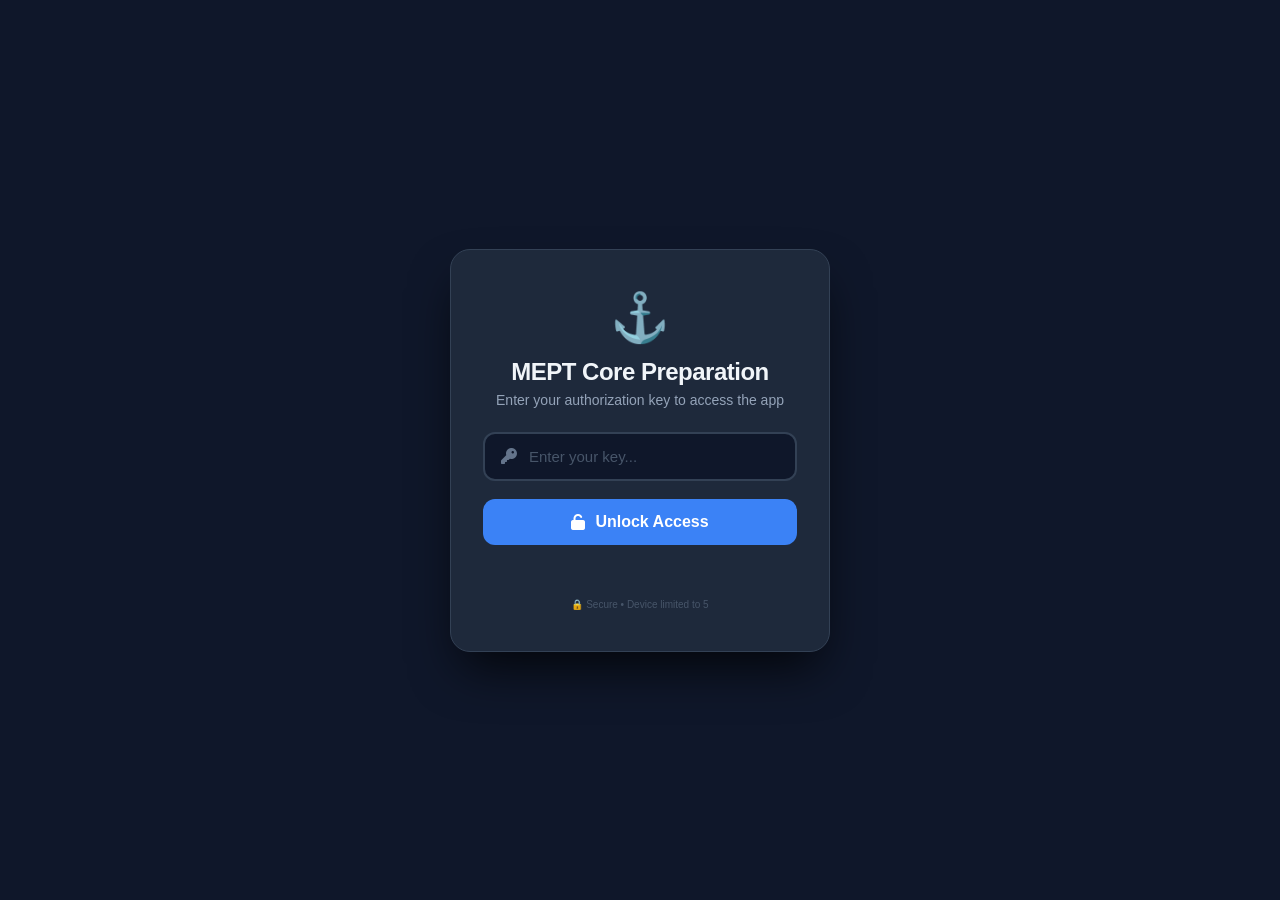
==== commit 2034c7ff: "Update learning.html" ====
--- a/learning.html
+++ b/learning.html
@@ -87,6 +87,11 @@
             <h2><i class="fas fa-headphones"></i> Listening Practice (10 Exercises)</h2>
             <div id="listeningList"></div>
         </div>
+        <!-- LISTENING -->
+        <div id="listening" class="tab-content">
+            <h2><i class="fas fa-headphones"></i> <a href="listening.html" >Task 4 listeining</a></h2>
+            <div id="listeningList"></div>
+        </div>
     </div>
 </div>
 
--- a/learning.css
+++ b/learning.css
@@ -1,776 +1,709 @@
-@import url('https://fonts.googleapis.com/css2?family=Inter:wght@300;400;500;600;700&display=swap');
-
-*, *::before, *::after {
-    box-sizing: border-box;
+/* ============================================================
+   RESET & BASE
+   ============================================================ */
+* {
     margin: 0;
     padding: 0;
+    box-sizing: border-box;
 }
 
 body {
-    font-family: 'Inter', -apple-system, sans-serif;
-    background: linear-gradient(135deg, #0a2a4a 0%, #1a4a6a 100%);
+    font-family: 'Segoe UI', Tahoma, Geneva, Verdana, sans-serif;
+    background: #0f172a;
     color: #e2e8f0;
     min-height: 100vh;
     display: flex;
     justify-content: center;
     align-items: center;
-    padding: 30px 20px;
-}
-
-.app-container {
+}
+
+/* ============================================================
+   LOGIN SECTION
+   ============================================================ */
+.login-container {
     width: 100%;
-    max-width: 1024px;
-    background: rgba(255, 255, 255, 0.95);
-    backdrop-filter: blur(16px);
-    border: 1px solid rgba(255, 255, 255, 0.2);
-    border-radius: 24px;
-    box-shadow: 0 20px 60px rgba(10, 42, 74, 0.3);
-    overflow: hidden;
-}
-
-/* ========== LOGIN SCREEN ========== */
-#loginSection {
-    padding: 40px 40px 36px;
+    max-width: 420px;
+    padding: 20px;
+}
+
+.login-box {
+    background: #1e293b;
+    border-radius: 20px;
+    padding: 40px 32px;
+    box-shadow: 0 25px 50px -12px rgba(0, 0, 0, 0.8);
+    border: 1px solid #334155;
     text-align: center;
 }
 
-.logo-icon {
-    font-size: 44px;
-    color: #c9a84c;
-    background: rgba(10, 42, 74, 0.08);
-    width: 80px;
-    height: 80px;
-    border-radius: 20px;
-    margin: 0 auto 16px;
-    display: flex;
-    align-items: center;
-    justify-content: center;
-}
-
-#loginSection h1 {
-    font-size: 32px;
+.login-icon {
+    font-size: 48px;
+    margin-bottom: 12px;
+}
+
+.login-box h1 {
+    font-size: 24px;
     font-weight: 700;
-    color: #0a2a4a;
-    margin-bottom: 4px;
-}
-
-.sub-title {
+    color: #f1f5f9;
+    letter-spacing: -0.5px;
+}
+
+.login-sub {
+    color: #94a3b8;
+    font-size: 14px;
+    margin-top: 6px;
+    margin-bottom: 24px;
+}
+
+.input-group {
+    display: flex;
+    align-items: center;
+    background: #0f172a;
+    border-radius: 12px;
+    padding: 0 16px;
+    border: 2px solid #334155;
+    transition: border-color 0.3s;
+}
+
+.input-group:focus-within {
+    border-color: #3b82f6;
+}
+
+.input-group i {
     color: #64748b;
+    font-size: 16px;
+    margin-right: 12px;
+}
+
+.input-group input {
+    background: transparent;
+    border: none;
+    padding: 14px 0;
+    color: #f1f5f9;
     font-size: 15px;
-    margin-bottom: 28px;
-}
-
-/* ========== FEATURES SECTION ========== */
-.features-section {
-    background: #f8fafc;
-    border-radius: 20px;
-    padding: 28px 24px 24px;
-    margin-bottom: 32px;
-    border: 1px solid #e2e8f0;
-    text-align: left;
-}
-
-.features-title {
-    font-size: 18px;
-    font-weight: 700;
-    color: #0a2a4a;
-    display: flex;
-    align-items: center;
-    gap: 8px;
-    margin-bottom: 4px;
-}
-.features-title i { color: #c9a84c; }
-
-.features-subtitle {
-    font-size: 14px;
-    color: #64748b;
-    margin-bottom: 20px;
-}
-
-.features-grid {
-    display: grid;
-    grid-template-columns: repeat(3, 1fr);
-    gap: 16px;
-}
-
-.feature-card {
-    background: #ffffff;
-    padding: 18px 18px 16px;
-    border-radius: 14px;
-    border: 1px solid #e2e8f0;
-    box-shadow: 0 2px 8px rgba(0, 0, 0, 0.02);
-    transition: all 0.3s ease;
-}
-
-.feature-card:hover {
-    transform: translateY(-3px);
-    box-shadow: 0 10px 24px rgba(0, 0, 0, 0.06);
-    border-color: #cbd5e1;
-}
-
-.feature-icon {
-    font-size: 18px;
-    width: 40px;
-    height: 40px;
+    width: 100%;
+    outline: none;
+}
+
+.input-group input::placeholder {
+    color: #475569;
+}
+
+.login-btn {
+    width: 100%;
+    padding: 14px;
+    margin-top: 18px;
+    background: #3b82f6;
+    color: white;
+    border: none;
     border-radius: 12px;
-    display: flex;
-    align-items: center;
-    justify-content: center;
-    margin-bottom: 12px;
-}
-
-.feature-card h4 {
-    font-size: 15px;
-    font-weight: 700;
-    color: #0f172a;
-    margin-bottom: 1px;
-}
-
-.feature-eng {
-    font-size: 11px;
-    color: #64748b;
-    font-weight: 500;
-    display: block;
-    margin-bottom: 8px;
-}
-
-.feature-card p {
-    font-size: 13px;
-    color: #475569;
-    line-height: 1.6;
-}
-
-/* Feature Card Colors */
-.feature-card.grammar-card {
-    border-color: #bfdbfe;
-    background: #eff6ff;
-}
-.feature-card.grammar-card .feature-icon {
-    color: #1e40af;
-    background: #bfdbfe;
-}
-.feature-card.grammar-card:hover {
-    border-color: #1e40af;
-    box-shadow: 0 8px 24px rgba(30, 64, 175, 0.15);
-}
-.feature-card.grammar-card h4 { color: #1e40af; }
-
-.feature-card.reading-card {
-    border-color: #99f6e4;
-    background: #f0fdfa;
-}
-.feature-card.reading-card .feature-icon {
-    color: #0f766e;
-    background: #99f6e4;
-}
-.feature-card.reading-card:hover {
-    border-color: #0f766e;
-    box-shadow: 0 8px 24px rgba(15, 118, 110, 0.15);
-}
-.feature-card.reading-card h4 { color: #0f766e; }
-
-.feature-card.writing-card {
-    border-color: #d8b4fe;
-    background: #faf5ff;
-}
-.feature-card.writing-card .feature-icon {
-    color: #7e22ce;
-    background: #d8b4fe;
-}
-.feature-card.writing-card:hover {
-    border-color: #7e22ce;
-    box-shadow: 0 8px 24px rgba(126, 34, 206, 0.15);
-}
-.feature-card.writing-card h4 { color: #7e22ce; }
-
-.feature-card.speaking-card {
-    border-color: #fde68a;
-    background: #fffbeb;
-}
-.feature-card.speaking-card .feature-icon {
-    color: #d97706;
-    background: #fef3c7;
-}
-.feature-card.speaking-card:hover {
-    border-color: #d97706;
-    box-shadow: 0 8px 24px rgba(217, 119, 6, 0.15);
-}
-.feature-card.speaking-card h4 { color: #d97706; }
-
-.feature-card.listening-card {
-    border-color: #fca5a5;
-    background: #fef2f2;
-}
-.feature-card.listening-card .feature-icon {
-    color: #b91c1c;
-    background: #fecaca;
-}
-.feature-card.listening-card:hover {
-    border-color: #b91c1c;
-    box-shadow: 0 8px 24px rgba(185, 28, 28, 0.15);
-}
-.feature-card.listening-card h4 { color: #b91c1c; }
-
-/* ========== KEY INPUT ========== */
-.key-input-group {
-    display: flex;
-    max-width: 460px;
-    margin: 0 auto;
-    background: #ffffff;
-    padding: 6px;
-    border-radius: 16px;
-    border: 2px solid #e2e8f0;
-    transition: border-color 0.2s, box-shadow 0.2s;
-}
-.key-input-group:focus-within {
-    border-color: #0a2a4a;
-    box-shadow: 0 0 0 4px rgba(10, 42, 74, 0.10);
-}
-
-.key-input-group input {
-    flex: 1;
-    padding: 12px 16px;
-    border: none;
-    outline: none;
-    font-size: 15px;
-    color: #0f172a;
-    background: transparent;
-}
-.key-input-group input::placeholder { color: #94a3b8; }
-
-.key-input-group button {
-    padding: 12px 28px;
-    border-radius: 12px;
-    border: none;
-    background: #0a2a4a;
-    color: #ffffff;
+    font-size: 16px;
     font-weight: 600;
     cursor: pointer;
-    transition: background 0.2s, color 0.2s;
-}
-.key-input-group button:hover {
-    background: #c9a84c;
-    color: #0a2a4a;
-}
-
-.key-error {
+    transition: background 0.3s, transform 0.1s;
+    display: flex;
+    align-items: center;
+    justify-content: center;
+    gap: 10px;
+}
+
+.login-btn:hover {
+    background: #2563eb;
+}
+
+.login-btn:active {
+    transform: scale(0.98);
+}
+
+.error-msg {
     color: #ef4444;
     font-size: 13px;
-    margin-top: 16px;
-    height: 20px;
-    font-weight: 500;
-}
-
-.key-notice {
-    margin-top: 24px;
-    font-size: 13px;
-    color: #64748b;
-    display: flex;
-    align-items: center;
-    justify-content: center;
-    gap: 6px;
-}
-
-/* ========== DASHBOARD ========== */
-#mainSection {
+    margin-top: 12px;
+    min-height: 20px;
+}
+
+.login-footer {
+    margin-top: 20px;
+    color: #475569;
+    font-size: 12px;
+}
+
+/* ============================================================
+   MAIN APP
+   ============================================================ */
+.main-app {
+    width: 100%;
+    max-width: 1200px;
+    padding: 20px;
     display: none;
-    padding: 40px;
-    color: #0f172a;
-}
-#mainSection.active { display: block; }
-
-.main-header {
+}
+
+.main-app.active {
+    display: block;
+}
+
+/* ============================================================
+   HEADER
+   ============================================================ */
+.app-header {
     display: flex;
     justify-content: space-between;
     align-items: center;
-    margin-bottom: 28px;
-}
-.main-header h2 {
-    font-size: 24px;
+    background: #1e293b;
+    padding: 16px 24px;
+    border-radius: 16px;
+    border: 1px solid #334155;
+    margin-bottom: 20px;
+}
+
+.app-logo {
+    font-size: 20px;
     font-weight: 700;
-    color: #0a2a4a;
-}
-
-.header-controls {
-    display: flex;
-    gap: 12px;
-    align-items: center;
-}
-
-.progress-badge {
-    font-size: 13px;
-    background: rgba(10, 42, 74, 0.08);
-    color: #0a2a4a;
-    padding: 8px 16px;
-    border-radius: 30px;
-    font-weight: 600;
-}
-
-.logout-btn {
-    background: transparent;
-    color: #64748b;
-    border: 1px solid #e2e8f0;
-    padding: 8px 16px;
-    border-radius: 30px;
-    cursor: pointer;
+    color: #f1f5f9;
+}
+
+.header-right {
+    display: flex;
+    align-items: center;
+    gap: 16px;
+}
+
+.user-badge {
+    background: #064e3b;
+    color: #34d399;
+    padding: 6px 14px;
+    border-radius: 20px;
     font-size: 13px;
     font-weight: 500;
-    transition: background 0.2s, color 0.2s;
-}
+}
+
+.logout-btn {
+    background: #7f1d1d;
+    color: #fca5a5;
+    border: none;
+    padding: 6px 16px;
+    border-radius: 8px;
+    font-size: 13px;
+    font-weight: 500;
+    cursor: pointer;
+    transition: background 0.3s;
+    display: flex;
+    align-items: center;
+    gap: 6px;
+}
+
 .logout-btn:hover {
-    background: #f1f5f9;
-    color: #0f172a;
-}
-
-/* ========== TABS ========== */
-.tabs-container {
-    display: flex;
-    gap: 10px;
-    border-bottom: 2px solid #e2e8f0;
-    padding-bottom: 12px;
-    margin-bottom: 28px;
+    background: #991b1b;
+}
+
+/* ============================================================
+   TAB NAVIGATION
+   ============================================================ */
+.tab-nav {
+    display: flex;
+    gap: 6px;
+    background: #1e293b;
+    padding: 6px;
+    border-radius: 14px;
+    border: 1px solid #334155;
+    margin-bottom: 24px;
     flex-wrap: wrap;
 }
 
 .tab-btn {
+    flex: 1;
+    min-width: 80px;
+    padding: 10px 16px;
     background: transparent;
     border: none;
-    padding: 12px 24px;
-    font-size: 15px;
-    font-weight: 600;
-    color: #64748b;
+    border-radius: 10px;
+    color: #94a3b8;
+    font-size: 14px;
+    font-weight: 500;
     cursor: pointer;
-    border-radius: 10px;
-    transition: all 0.2s;
-}
+    transition: all 0.3s;
+    display: flex;
+    align-items: center;
+    justify-content: center;
+    gap: 8px;
+}
+
 .tab-btn:hover {
-    background: #f1f5f9;
-    color: #0a2a4a;
-}
-
-.tab-btn[data-tab="grammar"].active {
-    background: #1e40af;
-    color: #ffffff;
-    box-shadow: 0 4px 12px rgba(30, 64, 175, 0.3);
-}
-.tab-btn[data-tab="reading"].active {
-    background: #0f766e;
-    color: #ffffff;
-    box-shadow: 0 4px 12px rgba(15, 118, 110, 0.3);
-}
-.tab-btn[data-tab="writing"].active {
-    background: #7e22ce;
-    color: #ffffff;
-    box-shadow: 0 4px 12px rgba(126, 34, 206, 0.3);
-}
-.tab-btn[data-tab="speaking"].active {
-    background: #d97706;
-    color: #ffffff;
-    box-shadow: 0 4px 12px rgba(217, 119, 6, 0.3);
-}
-.tab-btn[data-tab="listening"].active {
-    background: #b91c1c;
-    color: #ffffff;
-    box-shadow: 0 4px 12px rgba(185, 28, 28, 0.3);
+    background: #334155;
+    color: #e2e8f0;
+}
+
+.tab-btn.active {
+    background: #3b82f6;
+    color: white;
+    box-shadow: 0 4px 12px rgba(59, 130, 246, 0.3);
+}
+
+/* ============================================================
+   TAB CONTENT
+   ============================================================ */
+.tab-content-wrapper {
+    background: #1e293b;
+    border-radius: 16px;
+    border: 1px solid #334155;
+    padding: 24px;
+    min-height: 400px;
 }
 
 .tab-content {
     display: none;
-    animation: fadeIn 0.3s ease-out;
-}
-.tab-content.active { display: block; }
-
-.section-title {
-    font-size: 18px;
-    font-weight: 700;
+}
+
+.tab-content.active {
+    display: block;
+}
+
+.tab-content h2 {
+    font-size: 20px;
+    font-weight: 600;
+    color: #f1f5f9;
     margin-bottom: 20px;
-}
-
-/* ========== GRAMMAR ========== */
-#grammar .section-title { color: #1e40af; border-left: 5px solid #1e40af; padding-left: 14px; }
-#grammar .qa-card { border-left: 5px solid #1e40af; }
-#grammar .question-text { color: #1e40af; }
-#grammar .reveal-trigger-btn { background: #1e40af; color: #fff; }
-#grammar .reveal-trigger-btn:hover { background: #1e3a8a; }
-#grammar .exp-label { color: #1e40af; }
-
-/* ========== READING ========== */
-#reading .section-title { color: #0f766e; border-left: 5px solid #0f766e; padding-left: 14px; }
-#reading .reading-passage-card { border-left: 6px solid #0f766e; background: #f0fdfa; }
-#reading .reading-passage-card h2 { color: #0f766e; border-bottom: 2px solid #0f766e; }
-#reading .qa-card { border-left: 5px solid #0f766e; }
-#reading .question-text { color: #0f766e; }
-#reading .reveal-trigger-btn { background: #0f766e; color: #fff; }
-#reading .reveal-trigger-btn:hover { background: #0d5f58; }
-#reading .exp-label { color: #0f766e; }
-
-/* ========== WRITING ========== */
-#writing .section-title { color: #7e22ce; border-left: 5px solid #7e22ce; padding-left: 14px; }
-#writing .writing-card { border-left: 5px solid #7e22ce; }
-#writing .writing-card h3 { color: #7e22ce; }
-#writing .writing-tag { background: #7e22ce; color: #fff; }
-#writing .reveal-trigger-btn { background: #7e22ce; color: #fff; }
-#writing .reveal-trigger-btn:hover { background: #6b21a8; }
-#writing .exp-label { color: #7e22ce; }
-
-/* ========== SPEAKING ========== */
-#speaking .section-title { color: #d97706; border-left: 5px solid #d97706; padding-left: 14px; }
-#speaking .speaking-card { border-left: 5px solid #d97706; }
-#speaking .speaking-card h3 { color: #d97706; }
-#speaking .speaking-tag { background: #d97706; color: #fff; }
-#speaking .speaking-prompt { background: #fffbeb; border-left: 3px solid #d97706; }
-#speaking .vocab-box strong { color: #d97706; }
-#speaking .reveal-trigger-btn { background: #d97706; color: #fff; }
-#speaking .reveal-trigger-btn:hover { background: #b45309; }
-#speaking .exp-label { color: #d97706; }
-
-/* ========== LISTENING ========== */
-#listening .section-title { color: #b91c1c; border-left: 5px solid #b91c1c; padding-left: 14px; }
-#listening .listening-card { border-left: 5px solid #b91c1c; }
-#listening .listening-card h3 { color: #b91c1c; }
-#listening .listening-tag { background: #b91c1c; color: #fff; }
-#listening .audio-player-wrapper { background: #fef2f2; border: 1px solid #fca5a5; }
-#listening .play-count-badge { background: #b91c1c; color: #fff; }
-#listening .play-count-badge.limited { background: #64748b; }
-#listening .listening-options .opt:hover { background: #fef2f2; border-color: #b91c1c; }
-#listening .listening-options .opt.selected { background: #b91c1c; color: #fff; border-color: #b91c1c; }
-#listening .check-answers-btn { background: #b91c1c; color: #fff; }
-#listening .check-answers-btn:hover { background: #7f1d1d; }
-#listening .check-answers-btn:disabled { background: #94a3b8; cursor: not-allowed; }
-#listening .exp-label { color: #b91c1c; }
-
-/* ========== COMMON STYLES ========== */
-.qa-card, .speaking-card, .listening-card, .writing-card {
-    background: #ffffff;
-    border: 1px solid #e2e8f0;
-    border-radius: 16px;
+    padding-bottom: 12px;
+    border-bottom: 2px solid #334155;
+}
+
+.tab-content h2 i {
+    color: #3b82f6;
+    margin-right: 10px;
+}
+
+/* ============================================================
+   GRAMMAR / READING / WRITING CARDS
+   ============================================================ */
+.qa-card {
+    background: #0f172a;
+    border-radius: 12px;
     padding: 20px;
     margin-bottom: 16px;
-}
-
-.qa-feed, .speaking-feed, .listening-feed, .writing-feed {
-    display: flex;
-    flex-direction: column;
-    gap: 4px;
+    border: 1px solid #334155;
+    transition: border-color 0.3s;
+}
+
+.qa-card:hover {
+    border-color: #475569;
 }
 
 .question-text {
-    font-size: 15px;
+    font-size: 16px;
+    font-weight: 500;
+    color: #f1f5f9;
+    margin-bottom: 12px;
+}
+
+.options-stack {
+    display: flex;
+    flex-wrap: wrap;
+    gap: 8px;
+    margin-bottom: 12px;
+}
+
+.option-item {
+    background: #1e293b;
+    padding: 6px 14px;
+    border-radius: 6px;
+    font-size: 14px;
+    color: #cbd5e1;
+    border: 1px solid #334155;
+}
+
+/* ============================================================
+   READING PASSAGE
+   ============================================================ */
+.reading-passage-card {
+    background: #0f172a;
+    border-radius: 12px;
+    padding: 20px;
+    margin-bottom: 20px;
+    border: 1px solid #334155;
+}
+
+.reading-passage-card h2 {
+    font-size: 18px;
+    color: #f1f5f9;
+    margin-bottom: 10px;
+    border-bottom: none;
+    padding-bottom: 0;
+}
+
+.reading-passage-card div {
+    color: #cbd5e1;
+    font-size: 14px;
+    line-height: 1.8;
+    white-space: pre-wrap;
+}
+
+/* ============================================================
+   WRITING CARD
+   ============================================================ */
+.writing-card {
+    background: #0f172a;
+    border-radius: 12px;
+    padding: 20px;
+    margin-bottom: 16px;
+    border: 1px solid #334155;
+}
+
+.writing-tag {
+    display: inline-block;
+    background: #1e3a5f;
+    color: #60a5fa;
+    font-size: 11px;
     font-weight: 600;
-    color: #0a2a4a;
-    margin-bottom: 14px;
-    line-height: 1.5;
-}
-
-.options-stack {
-    display: flex;
-    flex-direction: column;
-    gap: 8px;
+    padding: 3px 12px;
+    border-radius: 20px;
+    text-transform: uppercase;
+    letter-spacing: 0.5px;
+    margin-bottom: 8px;
+}
+
+.writing-card h3 {
+    font-size: 17px;
+    color: #f1f5f9;
+    margin-bottom: 8px;
+}
+
+.prompt-box {
+    background: #1e293b;
+    padding: 12px 16px;
+    border-radius: 8px;
+    color: #cbd5e1;
+    font-size: 14px;
+    border-left: 3px solid #3b82f6;
+    margin-bottom: 12px;
+}
+
+/* ============================================================
+   SPEAKING CARD
+   ============================================================ */
+.speaking-card {
+    background: #0f172a;
+    border-radius: 12px;
+    padding: 20px;
     margin-bottom: 16px;
-}
-.option-item {
-    background: #f8fafc;
-    border: 1px solid #e2e8f0;
+    border: 1px solid #334155;
+}
+
+.speaking-tag {
+    display: inline-block;
+    background: #1e3a5f;
+    color: #60a5fa;
+    font-size: 11px;
+    font-weight: 600;
+    padding: 3px 12px;
+    border-radius: 20px;
+    text-transform: uppercase;
+    letter-spacing: 0.5px;
+    margin-bottom: 8px;
+}
+
+.speaking-card h3 {
+    font-size: 16px;
+    color: #f1f5f9;
+    margin-bottom: 10px;
+}
+
+.speaking-prompt {
+    background: #1e293b;
+    padding: 12px 16px;
+    border-radius: 8px;
+    color: #cbd5e1;
+    font-size: 14px;
+    margin-bottom: 10px;
+    line-height: 1.6;
+}
+
+.vocab-box {
+    background: #1e293b;
+    padding: 10px 14px;
+    border-radius: 8px;
+    margin-bottom: 10px;
+    font-size: 13px;
+    color: #94a3b8;
+}
+
+.vocab-box span {
+    display: inline-block;
+    background: #334155;
+    padding: 2px 10px;
+    border-radius: 12px;
+    margin: 2px 4px 2px 0;
+    color: #e2e8f0;
+    font-size: 12px;
+}
+
+.sample-answer-box {
+    background: #1e293b;
+    padding: 12px 16px;
+    border-radius: 8px;
+    color: #cbd5e1;
+    font-size: 14px;
+    line-height: 1.7;
+    margin-top: 4px;
+}
+
+/* ============================================================
+   LISTENING CARD
+   ============================================================ */
+.listening-card {
+    background: #0f172a;
+    border-radius: 12px;
+    padding: 20px;
+    margin-bottom: 16px;
+    border: 1px solid #334155;
+}
+
+.listening-tag {
+    display: inline-block;
+    background: #1e3a5f;
+    color: #60a5fa;
+    font-size: 11px;
+    font-weight: 600;
+    padding: 3px 12px;
+    border-radius: 20px;
+    text-transform: uppercase;
+    letter-spacing: 0.5px;
+    margin-bottom: 8px;
+}
+
+.listening-card h3 {
+    font-size: 17px;
+    color: #f1f5f9;
+    margin-bottom: 6px;
+}
+
+.audio-player-wrapper {
+    display: flex;
+    align-items: center;
+    gap: 16px;
+    flex-wrap: wrap;
+    background: #1e293b;
     padding: 12px 16px;
     border-radius: 10px;
-    font-size: 14px;
-    font-weight: 500;
-    color: #1a1a1a;
-    transition: all 0.2s;
-    cursor: default;
-}
-.option-item:hover {
-    transform: translateX(4px);
-    background: #f1f5f9;
-}
-
-.reveal-trigger-btn {
-    border: none;
-    font-size: 12px;
-    font-weight: 600;
-    padding: 8px 18px;
-    border-radius: 8px;
-    cursor: pointer;
-    transition: all 0.2s;
-}
-
-.explanation-box {
-    display: none;
-    margin-top: 14px;
-    background: #f8fafc;
-    border-radius: 12px;
-    border: 1px solid #e2e8f0;
-    overflow: hidden;
-}
-.explanation-box.show {
-    display: block;
-    animation: slideDown 0.2s ease-out;
-}
-
-.exp-row {
-    padding: 12px 16px;
-    border-bottom: 1px solid #e2e8f0;
-    font-size: 14px;
-    line-height: 1.6;
-    color: #1a1a1a;
-}
-.exp-row:last-child {
-    border-bottom: none;
-}
-
-.exp-label {
-    font-weight: 700;
-    font-size: 12px;
-    text-transform: uppercase;
-    letter-spacing: 0.5px;
-    margin-bottom: 2px;
-    display: block;
-}
-
-.correct-ans-highlight {
-    color: #16a34a;
-    font-weight: 700;
-}
-
-.reading-passage-card {
-    background: #f0fdfa;
-    padding: 20px 25px;
-    border-radius: 12px;
-    margin-bottom: 25px;
-    border: 1px solid #e2e8f0;
-}
-.reading-passage-card h2 {
-    padding-bottom: 8px;
-    font-size: 1.3rem;
-}
-.reading-passage-card div {
-    white-space: pre-line;
-    line-height: 1.9;
-    margin-top: 15px;
-    font-size: 1rem;
-    color: #1a1a1a;
-}
-
-/* Speaking specific */
-.speaking-tag, .writing-tag, .listening-tag {
-    display: inline-block;
-    font-size: 11px;
-    font-weight: 700;
-    padding: 4px 12px;
-    border-radius: 6px;
-    text-transform: uppercase;
-    margin-bottom: 10px;
-}
-
-.speaking-prompt {
-    border: 1px solid #fde68a;
-    padding: 14px 18px;
-    border-radius: 10px;
-    font-size: 14px;
-    line-height: 1.6;
-    color: #475569;
-    margin-bottom: 14px;
-}
-
-.vocab-box {
-    background: #f1f5f9;
-    padding: 10px 14px;
-    border-radius: 8px;
-    margin-top: 10px;
-    font-size: 13px;
-}
-.vocab-box span {
-    background: #ffffff;
-    padding: 2px 10px;
-    border-radius: 12px;
-    margin: 0 4px 4px 0;
-    display: inline-block;
-    border: 1px solid #e2e8f0;
-    font-weight: 500;
-}
-
-.sample-answer-box {
-    background: #f8fafc;
-    border-radius: 8px;
-    padding: 12px 16px;
-    margin-top: 10px;
-    border: 1px dashed #cbd5e1;
-}
-
-/* Listening specific */
-.audio-player-wrapper {
-    padding: 14px 18px;
-    border-radius: 10px;
-    margin-bottom: 16px;
-    display: flex;
-    align-items: center;
-    gap: 16px;
-    flex-wrap: wrap;
-}
+    margin: 12px 0;
+}
+
 .audio-player-wrapper audio {
     flex: 1;
     min-width: 200px;
-    max-width: 100%;
-}
+    height: 40px;
+}
+
 .play-count-badge {
+    font-size: 13px;
+    color: #94a3b8;
+    font-weight: 500;
+    white-space: nowrap;
+}
+
+.play-count-badge.limited {
+    color: #f59e0b;
+}
+
+.play-count-badge.limited i {
+    color: #ef4444;
+}
+
+.listening-questions {
+    margin-top: 12px;
+}
+
+.listening-question-item {
+    background: #1e293b;
+    padding: 12px 16px;
+    border-radius: 8px;
+    margin-bottom: 8px;
+}
+
+.listening-question-item .q-text {
+    font-size: 14px;
+    color: #e2e8f0;
+    font-weight: 500;
+    margin-bottom: 6px;
+}
+
+.listening-options {
+    display: flex;
+    flex-wrap: wrap;
+    gap: 8px;
+}
+
+.listening-options .opt {
+    background: #0f172a;
+    padding: 4px 12px;
+    border-radius: 6px;
+    font-size: 13px;
+    color: #cbd5e1;
+    border: 1px solid #334155;
+    cursor: pointer;
+    transition: all 0.2s;
+}
+
+.listening-options .opt:hover {
+    border-color: #3b82f6;
+}
+
+.listening-options .opt.selected {
+    background: #3b82f6;
+    color: white;
+    border-color: #3b82f6;
+}
+
+.listening-options .opt.correct-show {
+    background: #16a34a;
+    color: white;
+    border-color: #16a34a;
+}
+
+.listening-options .opt.wrong-show {
+    background: #dc2626;
+    color: white;
+    border-color: #dc2626;
+}
+
+.check-answers-btn {
+    background: #3b82f6;
+    color: white;
+    border: none;
+    padding: 8px 20px;
+    border-radius: 8px;
+    font-size: 14px;
+    font-weight: 500;
+    cursor: pointer;
+    transition: background 0.3s;
+    margin-top: 12px;
+    display: inline-flex;
+    align-items: center;
+    gap: 8px;
+}
+
+.check-answers-btn:hover {
+    background: #2563eb;
+}
+
+.check-answers-btn:disabled {
+    background: #334155;
+    cursor: not-allowed;
+}
+
+/* ============================================================
+   EXPLANATION / REVEAL BUTTONS
+   ============================================================ */
+.reveal-trigger-btn {
+    background: #334155;
+    color: #e2e8f0;
+    border: none;
+    padding: 6px 16px;
+    border-radius: 6px;
+    font-size: 13px;
+    font-weight: 500;
+    cursor: pointer;
+    transition: background 0.3s;
+    margin-top: 6px;
+}
+
+.reveal-trigger-btn:hover {
+    background: #475569;
+}
+
+.explanation-box {
+    display: none;
+    margin-top: 12px;
+    padding: 16px;
+    background: #1e293b;
+    border-radius: 10px;
+    border: 1px solid #334155;
+}
+
+.explanation-box.show {
+    display: block;
+}
+
+.exp-row {
+    padding: 6px 0;
+    border-bottom: 1px solid #2d3748;
+}
+
+.exp-row:last-child {
+    border-bottom: none;
+}
+
+.exp-label {
+    display: block;
     font-size: 12px;
     font-weight: 600;
-    padding: 4px 12px;
-    border-radius: 20px;
-    white-space: nowrap;
-}
-
-.listening-question-item {
-    background: #f8fafc;
-    border: 1px solid #e2e8f0;
-    border-radius: 10px;
-    padding: 14px 16px;
-    margin-bottom: 10px;
-}
-.listening-question-item .q-text {
+    color: #94a3b8;
+    text-transform: uppercase;
+    letter-spacing: 0.5px;
+    margin-bottom: 4px;
+}
+
+.correct-ans-highlight {
+    color: #34d399;
     font-weight: 600;
-    color: #0f172a;
-    margin-bottom: 8px;
-    font-size: 14px;
-}
-.listening-options {
-    display: flex;
-    flex-wrap: wrap;
-    gap: 8px;
-}
-.listening-options .opt {
-    background: #ffffff;
-    border: 1px solid #e2e8f0;
-    padding: 6px 14px;
-    border-radius: 8px;
-    font-size: 13px;
-    cursor: pointer;
-    transition: all 0.2s;
-}
-.listening-options .opt.selected {
-    background: #b91c1c;
-    color: #ffffff;
-    border-color: #b91c1c;
-}
-.listening-options .opt.correct-show {
-    background: #16a34a;
-    color: #ffffff;
-    border-color: #16a34a;
-}
-.listening-options .opt.wrong-show {
-    background: #dc2626;
-    color: #ffffff;
-    border-color: #dc2626;
-}
-
-.check-answers-btn {
-    border: none;
-    font-size: 12px;
-    font-weight: 600;
-    padding: 8px 20px;
-    border-radius: 8px;
-    cursor: pointer;
-    transition: background 0.2s;
-    margin-top: 12px;
-}
-
-/* Writing specific */
-.prompt-box {
-    background: #f8fafc;
-    border: 1px solid #e2e8f0;
-    padding: 14px 18px;
-    border-radius: 10px;
-    font-size: 14px;
-    line-height: 1.6;
-    color: #475569;
-    margin-bottom: 16px;
-}
-.writing-tag { background: #0a2a4a; color: #fff; }
-
-/* ========== ANIMATIONS ========== */
-@keyframes fadeIn {
-    from { opacity: 0; transform: translateY(6px); }
-    to { opacity: 1; transform: translateY(0); }
-}
-@keyframes slideDown {
-    from { opacity: 0; transform: translateY(-6px); }
-    to { opacity: 1; transform: translateY(0); }
-}
-
-/* ========== RESPONSIVE ========== */
+    font-size: 15px;
+}
+
+.correct-ans-highlight i {
+    margin-right: 6px;
+}
+
+/* ============================================================
+   RESPONSIVE
+   ============================================================ */
 @media (max-width: 768px) {
-    body { padding: 12px; }
-    #loginSection { padding: 28px 16px 24px; }
-    #mainSection { padding: 20px; }
-    
-    .tabs-container {
-        overflow-x: auto;
-        padding-bottom: 6px;
-        gap: 6px;
-        flex-wrap: nowrap;
-    }
+    .login-box {
+        padding: 28px 20px;
+    }
+
+    .app-header {
+        flex-direction: column;
+        gap: 12px;
+        text-align: center;
+    }
+
+    .header-right {
+        flex-wrap: wrap;
+        justify-content: center;
+    }
+
+    .tab-nav {
+        flex-wrap: wrap;
+    }
+
     .tab-btn {
-        padding: 10px 14px;
-        font-size: 13px;
-        white-space: nowrap;
-    }
-    .features-grid {
-        grid-template-columns: 1fr 1fr;
-        gap: 12px;
-    }
-    .features-section {
-        padding: 18px 14px 16px;
-    }
-    .features-title { font-size: 16px; }
-    
-    .key-input-group {
+        flex: 1 1 calc(50% - 6px);
+        font-size: 12px;
+        padding: 8px 10px;
+    }
+
+    .tab-content-wrapper {
+        padding: 16px;
+    }
+
+    .options-stack {
         flex-direction: column;
-        background: transparent;
-        border: none;
-        gap: 10px;
-    }
-    .key-input-group input {
-        border: 2px solid #e2e8f0;
-        border-radius: 12px;
-        padding: 14px;
-        background: #ffffff;
-    }
-    .key-input-group button {
-        width: 100%;
-    }
-    .main-header {
-        flex-direction: column;
-        align-items: flex-start;
-        gap: 12px;
-    }
-    .header-controls {
-        width: 100%;
-        justify-content: flex-start;
-        flex-wrap: wrap;
-    }
-    .logo-icon {
-        width: 60px;
-        height: 60px;
-        font-size: 32px;
-    }
-    #loginSection h1 {
-        font-size: 26px;
-    }
+    }
+
     .audio-player-wrapper {
         flex-direction: column;
-        align-items: stretch;
-    }
-}
-
-@media (max-width: 500px) {
-    .features-grid {
-        grid-template-columns: 1fr;
-    }
-    .tabs-container {
-        gap: 4px;
-    }
+    }
+
+    .audio-player-wrapper audio {
+        width: 100%;
+    }
+}
+
+@media (max-width: 480px) {
     .tab-btn {
-        padding: 8px 10px;
-        font-size: 12px;
-    }
-}
+        flex: 1 1 100%;
+        font-size: 13px;
+    }
+
+    .login-box h1 {
+        font-size: 20px;
+    }
+}
